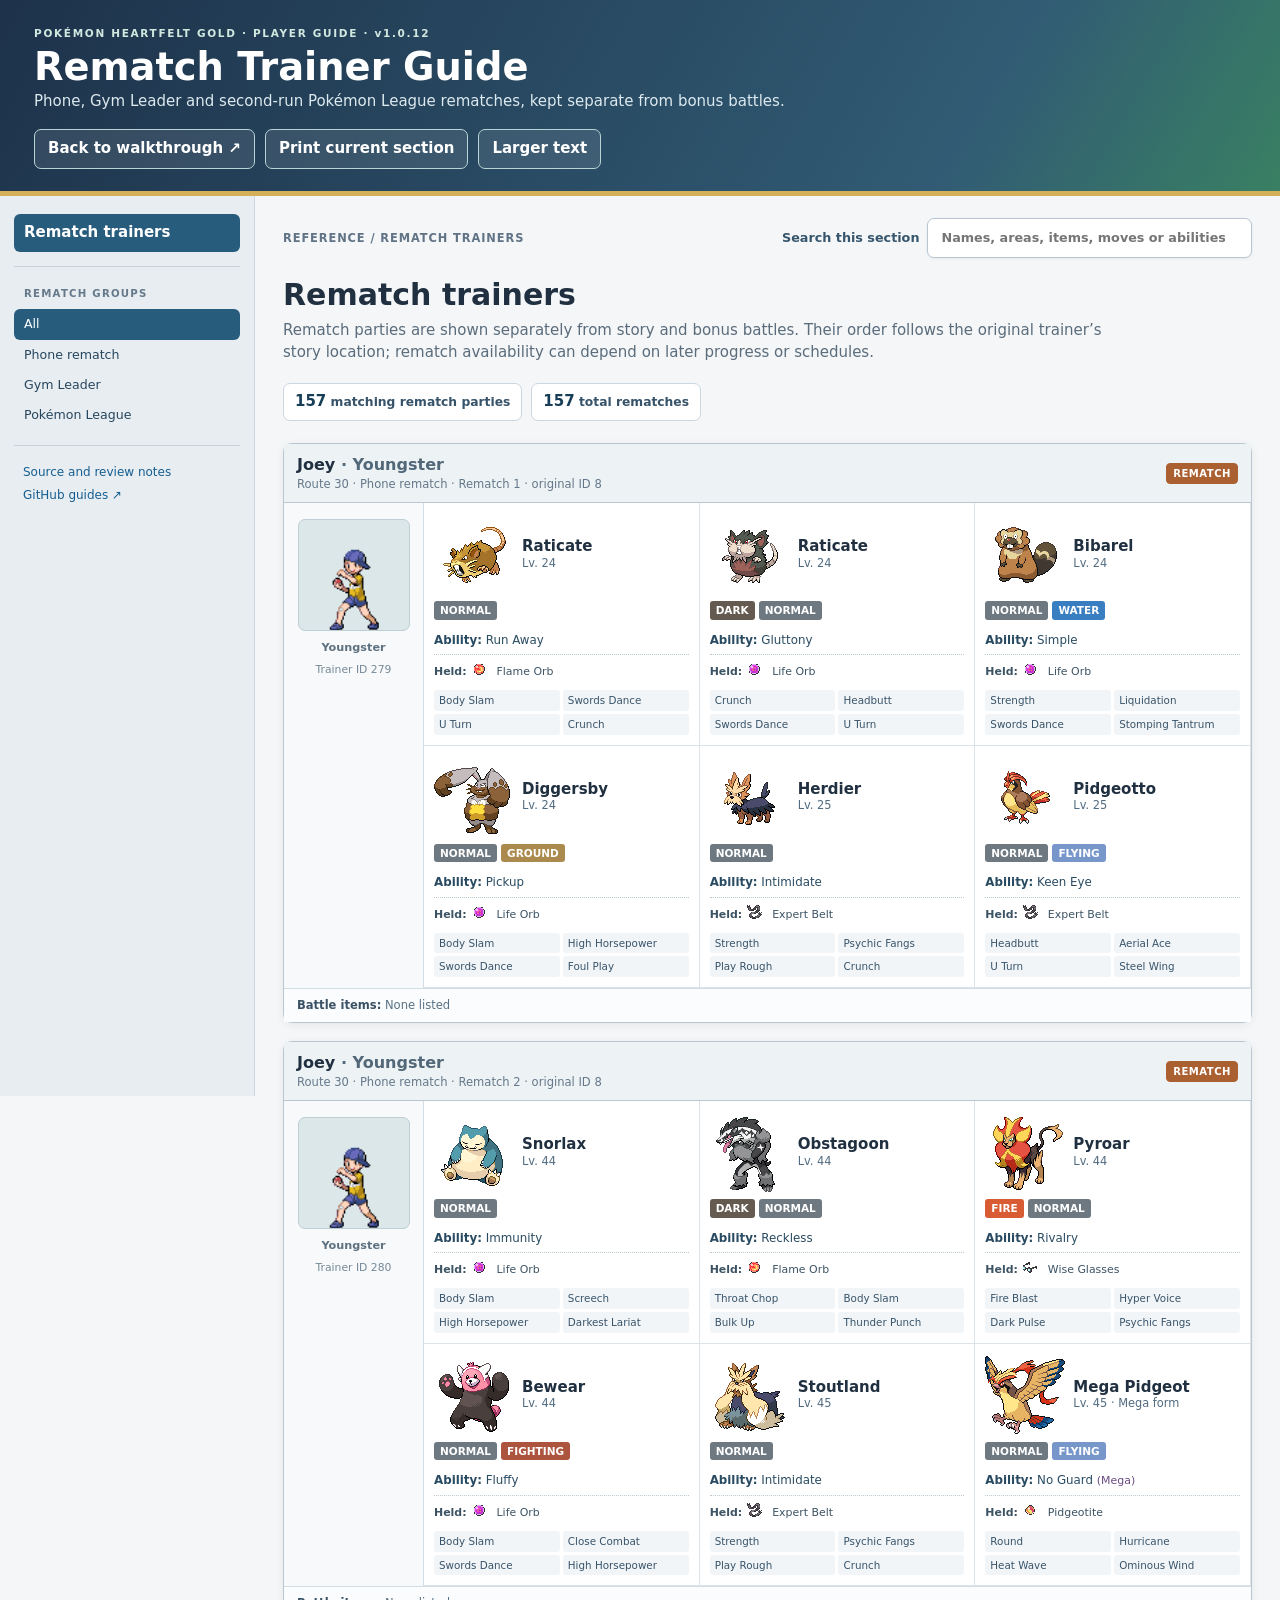
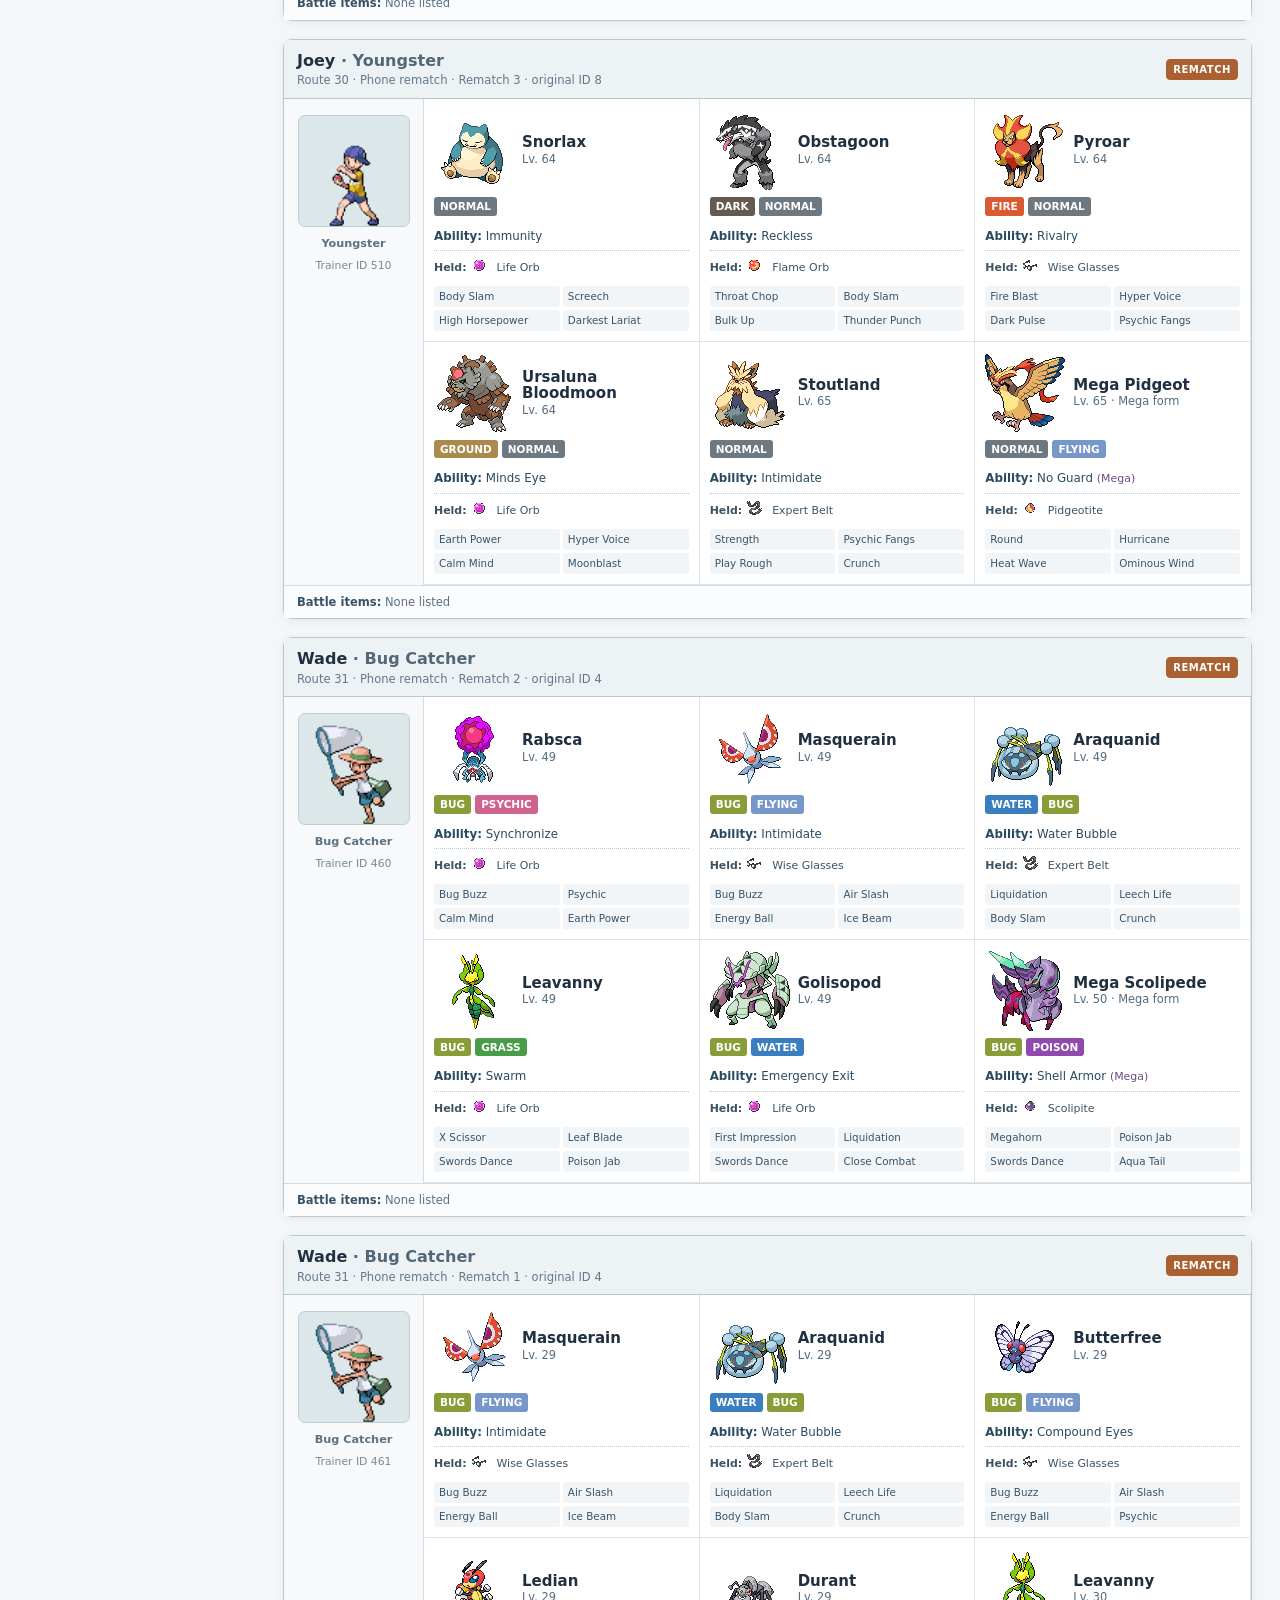
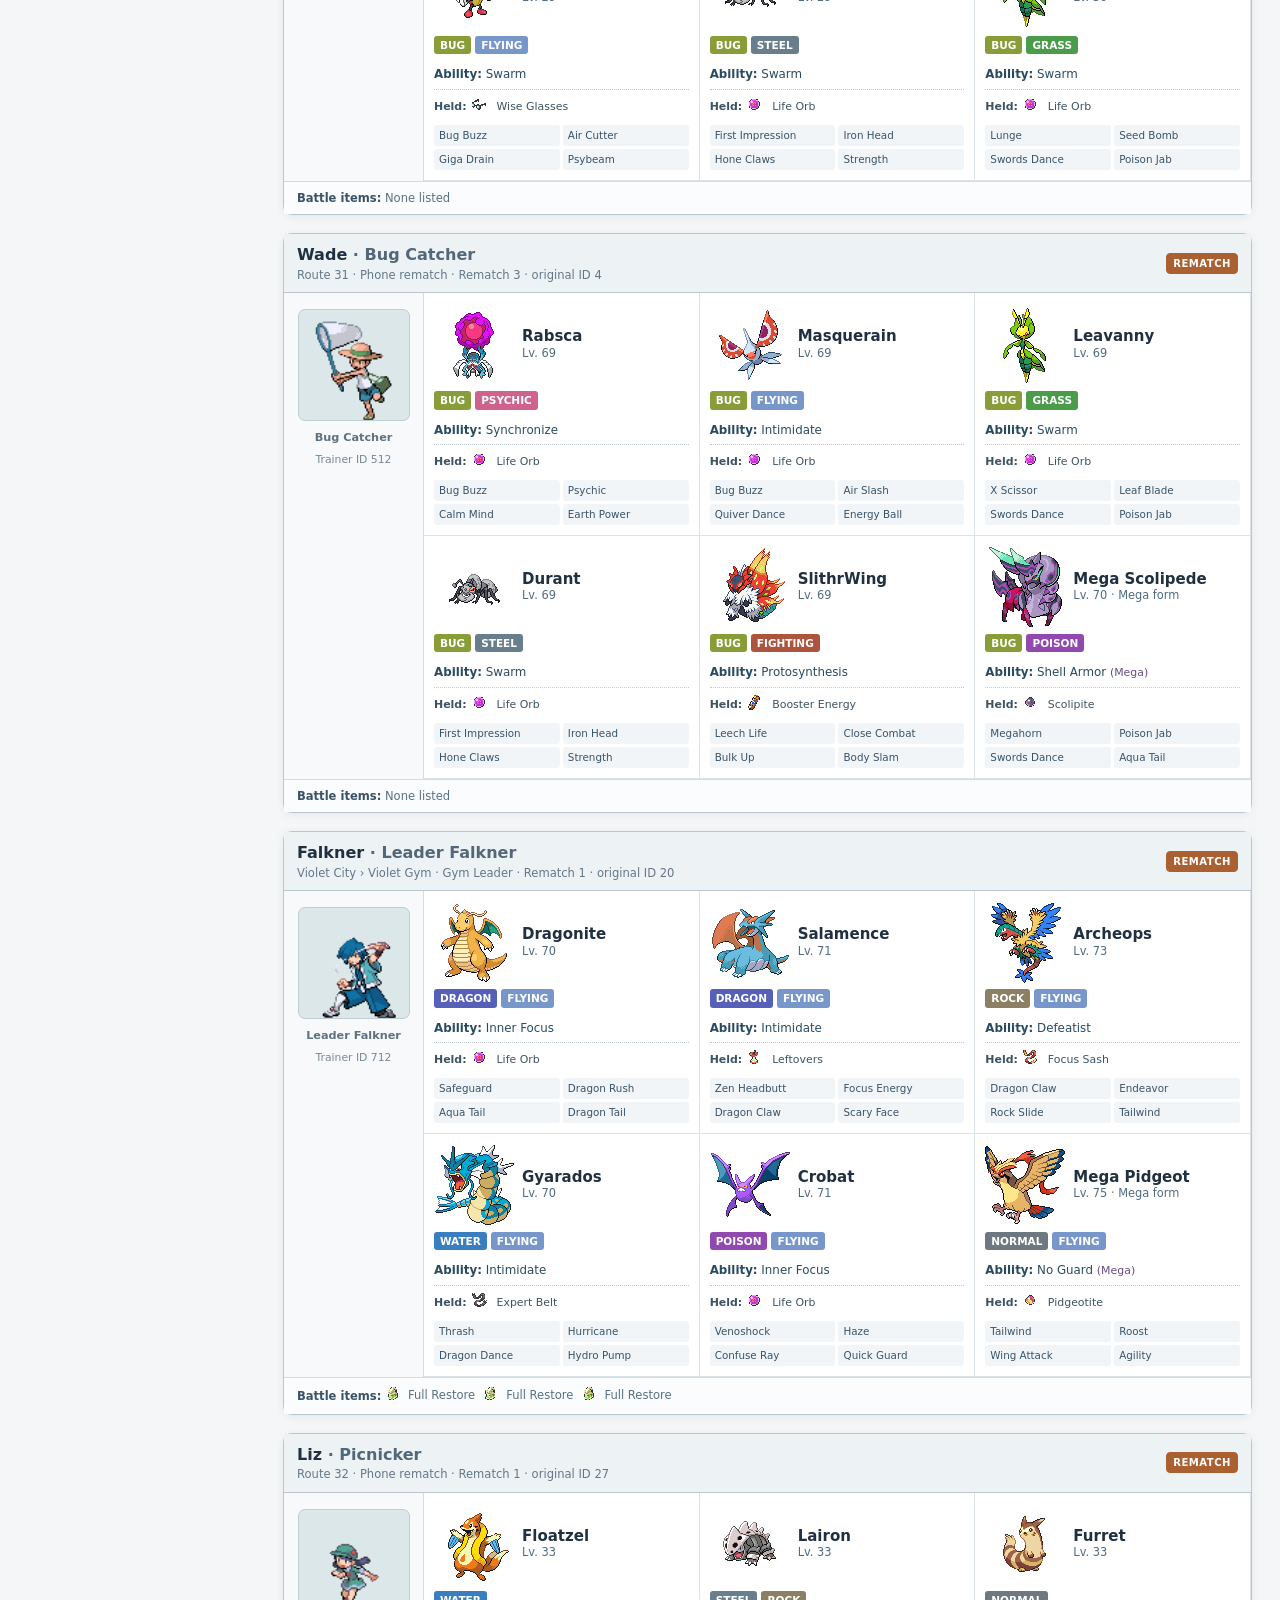
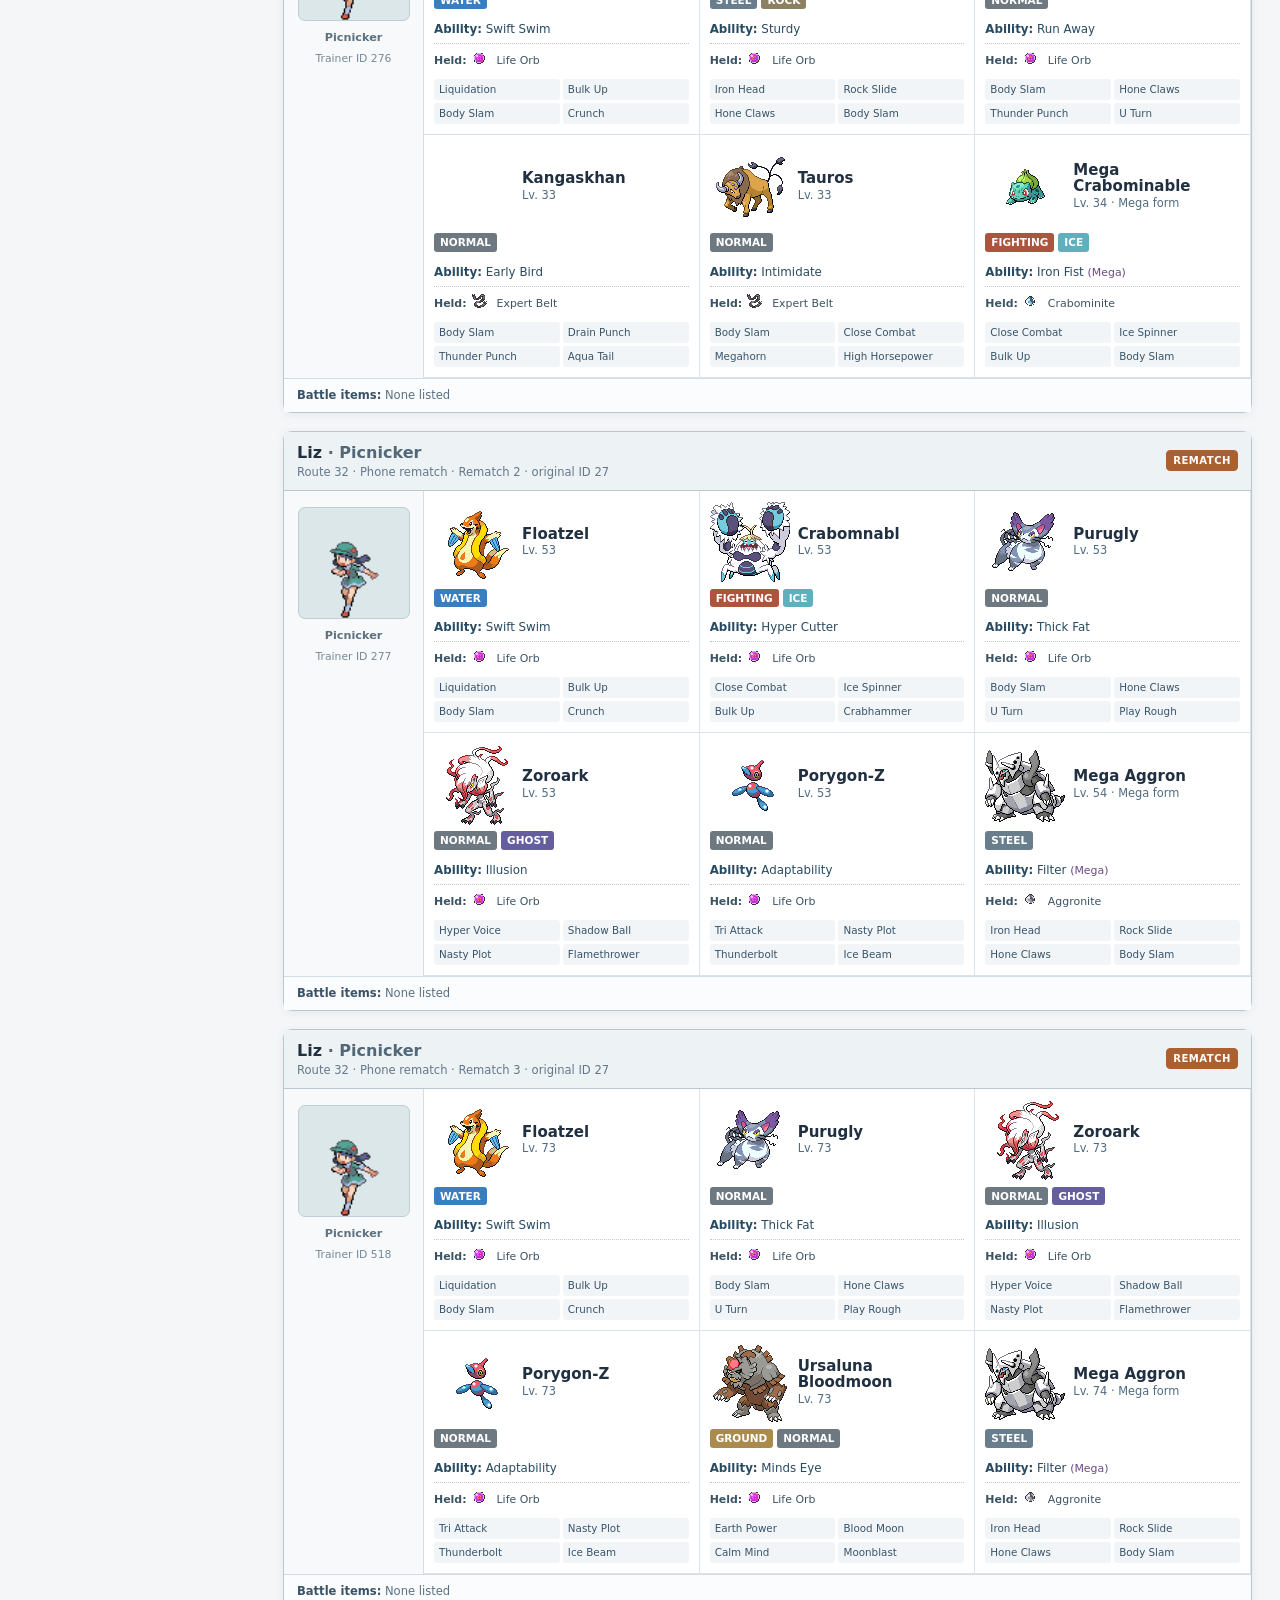
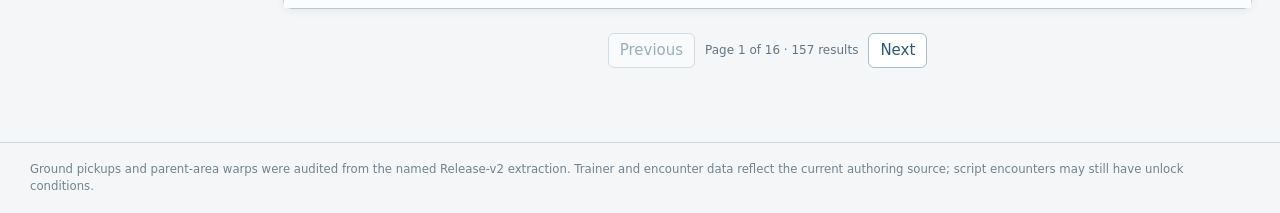
==== Docs/Player-Guide/site/Rematch-Trainer-Guide.html @ cbaabf0f "Redesign Pokédex list and battle sprite profiles" ====
<!doctype html><html lang="en"><head><meta charset="utf-8"><meta name="viewport" content="width=device-width,initial-scale=1">
<title>Rematch Trainer Guide</title><style>:root{--ink:#203040;--muted:#617386;--line:#cbd6df;--paper:#f4f6f7;--white:#fff;--navy:#233d55;--blue:#2d78af;--green:#298956;--amber:#c27c25;font:15px/1.45 system-ui,"Segoe UI",sans-serif;color:var(--ink);background:var(--paper)}
*{box-sizing:border-box}body{margin:0}button,input{font:inherit}button{cursor:pointer}a{color:#155e91;text-decoration:none}a:hover{text-decoration:underline}
.hero{background:linear-gradient(120deg,#1d324a,#315b74 75%,#398063);color:white;border-bottom:5px solid #d4b05b}.hero-inner{max-width:1800px;margin:auto;padding:26px 34px 22px}.eyebrow{font-size:.7rem;font-weight:800;letter-spacing:.16em;color:#d1e8e0}.hero h1{font-size:clamp(1.8rem,3vw,2.9rem);margin:5px 0 3px;line-height:1.1}.hero p{margin:0;color:#dce9ef;max-width:760px}.hero-actions{display:flex;gap:10px;flex-wrap:wrap;margin-top:16px}.hero-actions a,.hero-actions button{border:1px solid #b8d4d4;background:#ffffff18;color:white;border-radius:7px;padding:8px 13px;font-weight:700}.hero-actions button:hover,.hero-actions a:hover{background:#ffffff30;text-decoration:none}
.app-shell{max-width:1800px;margin:auto;display:grid;grid-template-columns:255px minmax(0,1fr);align-items:start;min-height:70vh}.sidebar{position:sticky;top:0;height:100vh;overflow:auto;background:#e7edf1;border-right:1px solid var(--line);padding:18px 14px}.view-nav{display:grid;gap:5px;padding-bottom:14px;border-bottom:1px solid #c5d3de}.view-nav button,.chapter-nav button{background:transparent;border:0;border-radius:6px;text-align:left;color:#27465e;padding:8px 10px;width:100%}.view-nav button{font-weight:800}.view-nav button:hover,.chapter-nav button:hover{background:#d8e5eb}.view-nav button.active,.chapter-nav button.active{background:#285c7d;color:white}.chapter-nav{padding-top:12px}.chapter-nav h3{font-size:.68rem;text-transform:uppercase;letter-spacing:.12em;color:#65798a;margin:8px 10px}.chapter-nav button{font-size:.84rem;padding:6px 10px}.sidebar-foot{border-top:1px solid #c5d3de;margin-top:15px;padding:15px 9px;font-size:.8rem;line-height:1.9}.main{min-width:0;padding:22px 28px 50px}.toolbar{display:flex;justify-content:space-between;align-items:center;gap:12px;margin-bottom:20px}.breadcrumb{font-size:.76rem;color:var(--muted);font-weight:800;letter-spacing:.08em;text-transform:uppercase}.toolbar input{border:1px solid #b7c6d2;background:white;border-radius:7px;padding:10px 13px;min-width:min(360px,100%);box-shadow:0 1px 3px #213c5210}.toolbar input:focus{outline:3px solid #9ac0d5;border-color:#39769e}.page-title{font-size:2rem;line-height:1.15;margin:0 0 7px}.lead{color:#5a6c7c;margin:0 0 20px;max-width:850px}.stats{display:flex;gap:9px;flex-wrap:wrap;margin:12px 0 22px}.stat{background:white;border:1px solid var(--line);border-radius:7px;padding:7px 11px;font-size:.82rem;color:#36536a;font-weight:700}.stat strong{font-size:1rem;color:#183d57}.section{margin:26px 0}.section h2{display:flex;align-items:center;gap:9px;font-size:1.25rem;margin:0 0 12px;padding-bottom:8px;border-bottom:2px solid #bfcfda}.section h2 small{font-size:.72rem;color:#718393;font-weight:600}.notice{border-left:4px solid #c28d37;background:#fff5df;padding:11px 14px;border-radius:0 6px 6px 0;color:#715628;margin:12px 0 22px}.notice.blue{border-color:#3985b6;background:#e9f4fa;color:#2a5977}.empty{background:white;border:1px dashed #becbd5;border-radius:8px;padding:24px;color:var(--muted)}
.trainer-card{background:white;border:1px solid #bac7d0;border-radius:9px;margin:0 0 18px;box-shadow:0 2px 8px #273e5012;break-inside:avoid}.trainer-heading{display:flex;justify-content:space-between;align-items:center;gap:10px;background:#edf2f5;border-bottom:1px solid #bac7d0;padding:9px 13px}.trainer-heading h3{margin:0;font-size:1.07rem}.trainer-heading .sub{font-size:.77rem;color:#647889}.badges{display:flex;gap:5px;flex-wrap:wrap}.badge{font-size:.67rem;line-height:1.3;font-weight:800;text-transform:uppercase;letter-spacing:.05em;border:1px solid #b9cbd8;border-radius:4px;color:#416278;background:white;padding:3px 6px}.badge.major{background:#294f72;color:white;border-color:#294f72}.badge.bonus{background:#68438c;color:white;border-color:#68438c}.badge.rematch{background:#ab6032;color:white;border-color:#ab6032}.trainer-body{display:grid;grid-template-columns:140px minmax(0,1fr)}.trainer-side{border-right:1px solid #d3dde5;background:#f7f9fa;text-align:center;padding:16px 9px}.portrait-window{width:112px;height:112px;margin:0 auto 9px;overflow:hidden;display:grid;place-items:center;background:#dce7e9;border:1px solid #beced5;border-radius:7px}.portrait-window img{width:160px;height:80px;max-width:none;object-fit:none;position:relative;left:40px;image-rendering:pixelated;transform:scale(1.35);transform-origin:center}.portrait-fallback{font-size:2.7rem;color:#658294}.trainer-class{font-size:.75rem;color:#5d7180;font-weight:700}.trainer-id{font-size:.72rem;color:#758998;margin-top:5px}.team-grid{display:grid;grid-template-columns:repeat(3,minmax(0,1fr));gap:0}.mon-card{border-right:1px solid #dce4e9;border-bottom:1px solid #dce4e9;padding:10px;min-width:0}.mon-top{display:flex;align-items:center;gap:8px;min-height:56px}.mon-icon{width:48px;height:48px;object-fit:contain;image-rendering:pixelated}.mon-icon.placeholder{display:grid;place-items:center;color:#99abb9;font-size:1.4rem}.mon-name{font-weight:800;line-height:1.1}.level{font-size:.76rem;color:#516b80;white-space:nowrap}.types{display:flex;gap:4px;flex-wrap:wrap;margin:5px 0 8px}.type{font-size:.64rem;line-height:1;padding:4px 6px;border-radius:3px;color:white;font-weight:800;text-transform:uppercase;background:#6d7880}.type.grass{background:#4a9b4a}.type.poison{background:#9149b0}.type.fire{background:#d95b33}.type.water{background:#397ec1}.type.electric{background:#c0a22c;color:#1c2f3d}.type.ice{background:#5eb0bd}.type.fighting{background:#ad543e}.type.ground{background:#ab8b4d}.type.flying{background:#7797cb}.type.psychic{background:#cf638d}.type.bug{background:#889d37}.type.rock{background:#8b8063}.type.ghost{background:#655e9e}.type.dragon{background:#5660b9}.type.dark{background:#655a50}.type.steel{background:#697e8c}.type.fairy{background:#cb83ae}.held{display:flex;align-items:center;gap:5px;min-height:25px;font-size:.73rem;color:#3c5364;border-top:1px dotted #bdcad1;padding-top:6px}.held img,.small-sprite{width:22px;height:22px;object-fit:contain;image-rendering:pixelated}.moves{display:grid;grid-template-columns:repeat(2,minmax(0,1fr));gap:3px;margin-top:7px}.move{background:#f1f5f7;border-radius:3px;padding:3px 5px;font-size:.69rem;color:#38536a;overflow-wrap:anywhere}.trainer-foot{padding:8px 13px;background:#fbfcfd;font-size:.77rem;color:#577084;border-top:1px solid #d2dce3}.trainer-foot strong{color:#3a5266}
.area-card,.shop-card{background:white;border:1px solid #bdcbd4;border-radius:8px;margin:0 0 18px;overflow:hidden;break-inside:avoid}.area-title,.shop-title{display:flex;justify-content:space-between;align-items:center;gap:8px;padding:10px 13px;background:#e7eef2;border-bottom:1px solid #bdcbd4}.area-title h3,.shop-title h3{margin:0;font-size:1.05rem}.area-title small,.shop-title small{color:#607887}.method-block+.method-block{border-top:2px solid #d0dae1}.method-heading{display:flex;justify-content:space-between;align-items:center;background:#dbece1;padding:6px 12px;color:#245e3c;font-weight:800;font-size:.83rem}.method-heading.water{background:#dceafa;color:#2c6291}.method-heading.rock{background:#f3e6d6;color:#8a572a}.method-heading.conditional{background:#eee8f5;color:#70538a}.method-heading .detail{font-weight:600;font-size:.75rem}.table-scroll{overflow:auto}.encounter-table,.reference-table{width:100%;border-collapse:collapse;font-size:.81rem}.encounter-table th,.encounter-table td,.reference-table th,.reference-table td{padding:6px 8px;text-align:left;border-bottom:1px solid #e1e8ec;vertical-align:middle}.encounter-table th,.reference-table th{background:#f2f6f8;color:#4d6677;font-size:.69rem;text-transform:uppercase;letter-spacing:.04em;white-space:nowrap}.encounter-table tr:nth-child(even),.reference-table tr:nth-child(even){background:#fafcfd}.encounter-table td:nth-child(1){width:40px}.pokemon-inline{display:flex;align-items:center;gap:7px;font-weight:700;white-space:nowrap}.pokemon-inline img{width:28px;height:28px;object-fit:contain;image-rendering:pixelated}.dim{color:#788a97}.held-inline{white-space:nowrap;font-size:.73rem}.held-inline img{vertical-align:middle;width:18px;height:18px;image-rendering:pixelated}.time-badge{font-size:.7rem;color:#5c7183;white-space:nowrap}.shop-items{display:grid;grid-template-columns:repeat(auto-fill,minmax(175px,1fr));gap:1px;background:#d9e3e9}.shop-item{display:flex;align-items:center;gap:7px;background:white;min-height:43px;padding:5px 8px;font-size:.78rem}.shop-item img{width:25px;height:25px;object-fit:contain;image-rendering:pixelated}.shop-item small{display:block;color:#698091}.item-name{font-weight:700}.chapter-quick{display:flex;gap:8px;flex-wrap:wrap;margin:0 0 15px}.chapter-quick button{background:#e8f1f5;border:1px solid #b7d0da;border-radius:5px;padding:5px 9px;color:#325b71;font-size:.76rem;font-weight:800}.pager{display:flex;align-items:center;justify-content:center;gap:10px;margin:24px 0}.pager button{border:1px solid #a8becb;border-radius:6px;background:white;padding:6px 11px;color:#2b5874}.pager button:disabled{opacity:.45;cursor:default}.pager span{font-size:.8rem;color:#607587}footer{max-width:1800px;margin:auto;padding:18px 30px;border-top:1px solid #cbd6df;color:#718391;font-size:.78rem}
.mon-top{min-height:83px}.front-sprite{display:block;flex:0 0 80px;width:80px;height:80px;background-size:160px 80px;background-position:left center;background-repeat:no-repeat;image-rendering:pixelated}.poke-icon{width:32px;height:32px;object-fit:contain;image-rendering:pixelated}
.battle-items{display:inline-flex;gap:8px;flex-wrap:wrap;vertical-align:middle}.battle-items>span{display:inline-flex;align-items:center;gap:3px}.battle-items img{width:20px;height:20px;object-fit:contain;image-rendering:pixelated}
@media(max-width:1150px){.team-grid{grid-template-columns:repeat(2,minmax(0,1fr))}}@media(max-width:850px){.app-shell{display:block}.sidebar{position:static;height:auto;border-right:0;border-bottom:1px solid var(--line);padding:9px}.view-nav{display:flex;overflow:auto}.view-nav button{white-space:nowrap;width:auto}.chapter-nav{display:flex;overflow:auto;gap:3px}.chapter-nav h3{display:none}.chapter-nav button{white-space:nowrap;width:auto}.sidebar-foot{display:none}.main{padding:18px 14px}.toolbar{display:block}.toolbar input{width:100%;margin-top:8px}.trainer-body{grid-template-columns:1fr}.trainer-side{display:flex;align-items:center;gap:12px;text-align:left;padding:8px 12px;border-right:0;border-bottom:1px solid #d3dde5}.portrait-window{margin:0;width:65px;height:65px}.portrait-window img{transform:scale(.8)}.team-grid{grid-template-columns:repeat(2,minmax(0,1fr))}}@media(max-width:560px){.team-grid{grid-template-columns:1fr}.hero-inner{padding:22px 17px}.trainer-heading{align-items:flex-start;flex-direction:column}.encounter-table,.reference-table{min-width:620px}}
@media print{body{background:white}.hero{background:white;color:#203040;border-bottom:2px solid #203040}.hero-inner{padding:5mm 0}.hero p{color:#456}.hero-actions,.sidebar,.toolbar,.pager,footer{display:none!important}.app-shell{display:block}.main{padding:0}.trainer-card,.area-card,.shop-card{box-shadow:none;break-inside:avoid}.section{break-before:auto}.page-title{font-size:20pt}.mon-card{padding:5px}.mon-icon{width:35px;height:35px}.encounter-table,.reference-table{font-size:7pt}}

/* Player accessibility and ability details */
:root.large-text{font-size:18px}
.skip-link{position:absolute;left:12px;top:-70px;z-index:1000;background:#fff;color:#143f5d;padding:10px 15px;border:3px solid #143f5d;border-radius:5px}
.skip-link:focus{top:10px}
.sr-only{position:absolute;width:1px;height:1px;padding:0;margin:-1px;overflow:hidden;clip:rect(0,0,0,0);white-space:nowrap;border:0}
:where(button,a,input,.table-scroll,main):focus-visible{outline:3px solid #df8d13;outline-offset:3px}
.toolbar{flex-wrap:wrap}
.search-label{display:flex;align-items:center;gap:8px;width:min(470px,100%);min-width:0;font-size:.85rem;font-weight:700;color:#37566d;white-space:nowrap}
.search-label input{flex:1 1 auto;min-width:0;width:auto}
.ability{font-size:.79rem;color:#294b62;padding:4px 0 5px}
.ability-kind{font-size:.73rem;color:#6a4a83}
.held{gap:4px}
.encounter-table{font-size:.88rem}
.encounter-table th[scope=row]{background:transparent;color:var(--ink);font-size:inherit;text-transform:none;letter-spacing:normal;white-space:normal}
.ability-cell{min-width:150px;font-size:.8rem}
.ability-cell small{display:block;color:#4d6173;margin-top:2px}
.method-heading h4{margin:0;font:inherit}
.reference-table tbody th[scope=row]{background:transparent;color:var(--ink);font-size:inherit;text-transform:none;letter-spacing:normal;white-space:normal}
.location-nav{border-top:1px solid #c5d3de;margin-top:14px;padding:13px 8px 0}
.location-nav[hidden]{display:none}
.location-nav h3{margin:0 0 8px;color:#36566d;font-size:.78rem;text-transform:uppercase;letter-spacing:.07em}
.location-nav label{display:block;color:#36566d;font-size:.78rem;font-weight:700;margin-bottom:5px}
.location-nav input{width:100%;min-width:0;border:1px solid #adbfcb;border-radius:5px;background:white;padding:7px 9px;font-size:.84rem}
.location-count{color:#536c7e;font-size:.74rem;margin:7px 0}
.location-list{max-height:48vh;overflow:auto;overscroll-behavior:contain;border:1px solid #cad7df;border-radius:5px;background:#f6f9fa}
.location-list button{display:block;width:100%;border:0;border-bottom:1px solid #dce5ea;background:transparent;padding:7px 9px;text-align:left;color:#294b62;font-size:.79rem;line-height:1.25}
.location-list button:hover,.location-list button:focus-visible{background:#d8e7ef}
.location-list button.active{background:#285c7d;color:white;font-weight:800}
.location-empty{font-size:.8rem;color:#526879;padding:5px 9px}
.table-scroll:focus-visible{outline-offset:-3px}
.type{font-size:.7rem}
.dim,.time-badge,.area-title small,.shop-title small{color:#526879}
@media(max-width:850px){.search-label{display:block;width:100%}.search-label input{display:block;width:100%;margin-top:5px}.encounter-table{min-width:850px}.table-scroll{overscroll-behavior-x:contain}}
@media(max-width:850px){.location-nav{margin:8px 4px 0;padding:9px 4px}.location-list{max-height:190px}}
@media print{.skip-link,.sr-only{display:none!important}}
.shop-item img.shop-icon{width:32px;height:32px;flex:0 0 32px;image-rendering:pixelated}.shop-table .shop-icon{width:36px;height:36px;object-fit:contain;image-rendering:pixelated}.shop-table td:first-child{width:52px}.shop-table .shop-price{font-weight:800;white-space:nowrap;color:#244f68}.shop-table th[scope=row]{font-size:.83rem}@media(max-width:560px){.shop-table{min-width:530px}}

.dex-index{position:relative;isolation:isolate;overflow:hidden;padding:clamp(18px,3vw,32px);color:white;background:linear-gradient(110deg,#1c374d,#275970 68%,#357d72);border-radius:14px}
.dex-index::after{content:"";position:absolute;z-index:-1;right:5%;top:50%;width:235px;aspect-ratio:1;transform:translateY(-50%);border:24px double #ffffff1c;border-radius:50%;background:linear-gradient(0deg,transparent 46%,#ffffff1c 46% 54%,transparent 54%)}
.dex-index h1{font-size:clamp(2rem,4vw,3.3rem)}
.dex-index p{margin:0;color:#e3f2f1}
.dex-index .stats{margin:14px 0 0}
.dex-index .stat{background:#112f42;color:#d3e9e8;border-color:#72999e}
.dex-index .stat strong{color:white}
.dex-kicker{font-size:.7rem;font-weight:800;text-transform:uppercase;letter-spacing:.13em;color:#37686d;margin-bottom:7px}
.dex-index .dex-kicker{color:#bfebe2}
.dex-list{display:grid;grid-template-columns:repeat(auto-fill,minmax(min(225px,100%),1fr));gap:1px;padding:1px;background:#d5e2e8;border-radius:11px;list-style:none;margin:14px 0}
.dex-list button{display:flex;align-items:center;gap:9px;width:100%;height:100%;min-height:46px;padding:5px 9px;border:0;border-radius:4px;text-align:left;color:#203f56;background:#fff;font-size:.88rem;font-weight:750;line-height:1.2}
.dex-list li:nth-child(even) button{background:#f8fbfc}
.dex-list li button:hover,.dex-list li button:focus-visible{background:#e0f0ec}
.dex-list button:focus-visible{outline-offset:-3px}
.dex-list-icon{display:grid;place-items:center;flex:none;width:34px;height:34px;background:#edf4f5;border-radius:6px}
.dex-list-name{flex:1;min-width:0;overflow-wrap:anywhere}
.dex-list small{display:block;margin-top:2px;font-size:.72rem;font-weight:500;color:#4e6675}
.dex-list-arrow{color:#397279;font-size:1.18rem}
.dex-back{margin-bottom:14px;scroll-margin-top:14px;padding:7px 12px;background:white;border:1px solid #a8becb;border-radius:7px;color:#27586b;font-weight:700}
.dex-back:hover{background:#e0f0ec}
.dex-profile{display:grid;grid-template-columns:minmax(240px,2fr) minmax(0,3fr);min-height:256px;overflow:hidden;border:1px solid #b7cdd1;border-radius:14px;background:linear-gradient(120deg,#f2faf7,#fff);box-shadow:0 4px 18px #264b5b10}
.dex-stage{position:relative;isolation:isolate;display:grid;place-items:center;min-height:256px;background:radial-gradient(ellipse at 50% 62%,#377a7b,#23465b 75%)}
.dex-stage::before{content:"";position:absolute;z-index:-1;inset:0;background:repeating-linear-gradient(0deg,transparent 0 17px,#def8f00b 17px 18px)}
.dex-stage::after{content:"";position:absolute;z-index:-1;bottom:13%;width:76%;height:22%;border-radius:50%;background:#132f4b40;border:2px solid #93d2c3a0;box-shadow:0 0 0 9px #9ce6d126,inset 0 0 14px #95dfcb54}
.dex-stage .front-sprite{width:240px;height:240px;background-size:480px 240px;filter:drop-shadow(0 5px 6px #132b3e80)}
.dex-stage .mon-icon{width:80px;height:80px}
.dex-profile-copy{align-self:center;padding:clamp(18px,3vw,34px);min-width:0}
.dex-profile h1{font-size:clamp(1.75rem,3.4vw,3rem);overflow-wrap:anywhere}
.dex-profile .types{margin:10px 0}
.dex-profile .type{background-image:linear-gradient(#102b3973,#102b3973);color:white;border:1px solid #193f51}
.dex-category,.dex-description{color:#415d68;margin:8px 0 0}
.dex-category{font-weight:650}
.dex-measurements{display:flex;gap:10px;flex-wrap:wrap;margin:16px 0 0}
.dex-measurements div{padding:6px 10px;border:1px solid #c6dcda;border-radius:6px;background:#f1f8f7}
.dex-measurements dt{font-size:.7rem;color:#4a626d}
.dex-measurements dd{margin:0;font-weight:700}
.dex-overview,.dex-learnsets{display:grid;grid-template-columns:repeat(2,minmax(0,1fr));gap:14px}
.dex-overview{margin-top:14px}
.dex-panel,.dex-learnset{min-width:0;background:white;border:1px solid #c1d3dc;border-radius:10px}
.dex-panel{padding:16px 18px}
.dex-panel h2{font-size:1.1rem;margin:0 0 10px}
.dex-panel-title{display:flex;gap:8px;justify-content:space-between;align-items:baseline}
.dex-total{color:#285b62;background:#e7f4f0;border-radius:16px;padding:4px 10px;font-size:.78rem;white-space:nowrap}
.dex-stats{margin:4px 0 0}
.dex-stats div{display:grid;grid-template-columns:4.5rem minmax(0,1fr);gap:6px;align-items:center;padding:5px 0;font-size:.88rem}
.dex-stats dd{display:grid;grid-template-columns:2.5ch minmax(0,1fr);gap:12px;align-items:center;margin:0;text-align:right;font-weight:750;font-variant-numeric:tabular-nums}
.dex-meter{display:block;height:8px;border-radius:5px;background:#e6eff1;overflow:hidden}
.dex-meter::before{content:"";display:block;width:var(--fill);height:100%;border-radius:inherit;background:linear-gradient(90deg,#438fa5,#2d7969)}
.dex-abilities{display:flex;flex-wrap:wrap;gap:6px;padding:0;margin:0 0 9px;list-style:none}
.dex-abilities li{padding:4px 8px;border:1px solid #c9dedb;background:#edf8f5;border-radius:6px;font-size:.85rem;font-weight:700}
.dex-abilities small{margin-left:3px;color:#574165;font-weight:650}
.dex-facts{margin:0}
.dex-facts div{display:flex;justify-content:space-between;gap:10px;padding:5px 0;border-bottom:1px solid #e1e8ec;font-size:.88rem}
.dex-facts div:last-child{border-bottom:0}
.dex-facts dd{margin:0;text-align:right;font-weight:600}
.dex-learnset{margin-bottom:8px}
.dex-learnset summary{padding:11px 13px;cursor:pointer;font-weight:750;color:#245565;border-radius:10px}
.dex-learnset summary:hover,.dex-learnset[open] summary{background:#edf6f6}
.dex-learnset summary:focus-visible{outline:3px solid #df8d13;outline-offset:-3px}
.dex-learnset[open] summary{border-radius:10px 10px 0 0}
.dex-empty{margin:0;padding:0 13px 12px}
.dex-table{min-width:0;font-size:.89rem}
.dex-table th:first-child:not(:only-child){width:8rem}
@media(max-width:620px){
  .dex-profile,.dex-overview,.dex-learnsets{grid-template-columns:minmax(0,1fr)}
  .dex-stage{min-height:178px}
  .dex-stage .front-sprite{width:160px;height:160px;background-size:320px 160px}
}
@media print{
  .dex-back{display:none}
  .dex-index,.dex-index p,.dex-index .dex-kicker{color:var(--ink);background:white}
  .dex-index .stat,.dex-index .stat strong{color:var(--ink);background:white}
  .dex-stage .front-sprite{print-color-adjust:exact}
}
</style><script>window.GUIDE_DATA={"mode":"rematch","chapters":[{"number":1,"label":"01 New Bark / opening"},{"number":2,"label":"02 Route 29 / Cherrygrove"},{"number":3,"label":"03 Route 30 / Mr. Pokémon"},{"number":4,"label":"04 Route 31 / Violet"},{"number":5,"label":"05 Sprout Tower"},{"number":6,"label":"06 Violet / Falkner"},{"number":7,"label":"07 Route 32"},{"number":8,"label":"08 Union Cave / Route 33"},{"number":9,"label":"09 Azalea / Slowpoke Well"},{"number":10,"label":"10 Azalea / Bugsy"},{"number":11,"label":"11 Ilex Forest"},{"number":12,"label":"12 Route 34 / Goldenrod"},{"number":13,"label":"13 Goldenrod / Whitney and Radio Tower"},{"number":14,"label":"14 Routes 35–37 / Ecruteak"},{"number":15,"label":"15 Ecruteak / Burned Tower"},{"number":16,"label":"16 Ecruteak / Morty"},{"number":17,"label":"17 Routes 38–39 / Olivine"},{"number":18,"label":"18 Olivine / Lighthouse"},{"number":19,"label":"19 Sea route / Cianwood"},{"number":20,"label":"20 Cianwood / Route 47 / Chuck"},{"number":21,"label":"21 Olivine / Jasmine"},{"number":22,"label":"22 Route 42 / Mahogany"},{"number":23,"label":"23 Lake of Rage / Rocket HQ"},{"number":24,"label":"24 Mahogany / Pryce"},{"number":25,"label":"25 Goldenrod Radio Tower"},{"number":26,"label":"26 Route 44 / Ice Path"},{"number":27,"label":"27 Blackthorn / Clair"},{"number":28,"label":"28 Dragon's Den / Routes 45–46"},{"number":29,"label":"29 To the Pokémon League"},{"number":30,"label":"30 Victory Road"},{"number":31,"label":"31 Elite Four and Champion (after 8 badges)"},{"number":32,"label":"32 S.S. Aqua / Kanto"},{"number":33,"label":"33 Vermilion / Lt. Surge"},{"number":34,"label":"34 Saffron / Sabrina"},{"number":35,"label":"35 Cerulean / Misty"},{"number":36,"label":"36 Lavender / East Kanto"},{"number":37,"label":"37 Celadon / Erika"},{"number":38,"label":"38 Cycling Road / Fuchsia"},{"number":39,"label":"39 Fuchsia / Janine"},{"number":40,"label":"40 Seafoam / Blaine"},{"number":41,"label":"41 West Kanto / Pewter"},{"number":42,"label":"42 Viridian / Blue"},{"number":43,"label":"43 Elite Four and Champion Post Game (after 16 badges)"},{"number":44,"label":"44 Mt. Silver / Red"},{"number":45,"label":"45 Optional areas and special battles"},{"number":99,"label":"99 Optional / location unresolved"}],"trainers":[{"id":279,"name":"Joey","location":"Route 30","order":1.0,"stage":"03 Route 30 / Mr. Pokémon","class":"Youngster","portrait":"Sprites/Trainers/002_enc.png","major":false,"bonus":false,"bonusNote":"","battleItems":"","battleItemIcons":[],"team":[{"name":"Raticate","level":"24","icon":"Sprites/ColorIcons/raticate.png","front":"Sprites/Front/raticate.png","held":"Flame Orb","heldSprite":"Sprites/Items/flame_orb.png","ability":"Run Away","abilitySlot":"Slot 1","moves":["Body Slam","Swords Dance","U Turn","Crunch"],"types":["Normal"]},{"name":"Raticate","level":"24","icon":"Sprites/ColorIcons/raticate_alolan.png","front":"Sprites/Front/raticate_alolan.png","held":"Life Orb","heldSprite":"Sprites/Items/life_orb.png","ability":"Gluttony","abilitySlot":"Slot 1","moves":["Crunch","Headbutt","Swords Dance","U Turn"],"types":["Dark","Normal"]},{"name":"Bibarel","level":"24","icon":"Sprites/ColorIcons/bibarel.png","front":"Sprites/Front/bibarel.png","held":"Life Orb","heldSprite":"Sprites/Items/life_orb.png","ability":"Simple","abilitySlot":"Slot 1","moves":["Strength","Liquidation","Swords Dance","Stomping Tantrum"],"types":["Normal","Water"]},{"name":"Diggersby","level":"24","icon":"Sprites/ColorIcons/diggersby.png","front":"Sprites/Front/diggersby.png","held":"Life Orb","heldSprite":"Sprites/Items/life_orb.png","ability":"Pickup","abilitySlot":"Slot 1","moves":["Body Slam","High Horsepower","Swords Dance","Foul Play"],"types":["Normal","Ground"]},{"name":"Herdier","level":"25","icon":"Sprites/ColorIcons/herdier.png","front":"Sprites/Front/herdier.png","held":"Expert Belt","heldSprite":"Sprites/Items/expert_belt.png","ability":"Intimidate","abilitySlot":"Slot 1","moves":["Strength","Psychic Fangs","Play Rough","Crunch"],"types":["Normal"]},{"name":"Pidgeotto","level":"25","icon":"Sprites/ColorIcons/pidgeotto.png","front":"Sprites/Front/pidgeotto.png","held":"Expert Belt","heldSprite":"Sprites/Items/expert_belt.png","ability":"Keen Eye","abilitySlot":"Slot 1","moves":["Headbutt","Aerial Ace","U Turn","Steel Wing"],"types":["Normal","Flying"]}],"rematch":true,"rematchInfo":{"base":8,"variant":"Rematch 1","kind":"Phone rematch"}},{"id":280,"name":"Joey","location":"Route 30","order":1.0,"stage":"03 Route 30 / Mr. Pokémon","class":"Youngster","portrait":"Sprites/Trainers/002_enc.png","major":false,"bonus":false,"bonusNote":"","battleItems":"","battleItemIcons":[],"team":[{"name":"Snorlax","level":"44","icon":"Sprites/ColorIcons/snorlax.png","front":"Sprites/Front/snorlax.png","held":"Life Orb","heldSprite":"Sprites/Items/life_orb.png","ability":"Immunity","abilitySlot":"Slot 1","moves":["Body Slam","Screech","High Horsepower","Darkest Lariat"],"types":["Normal"]},{"name":"Obstagoon","level":"44","icon":"Sprites/ColorIcons/obstagoon.png","front":"Sprites/Front/obstagoon.png","held":"Flame Orb","heldSprite":"Sprites/Items/flame_orb.png","ability":"Reckless","abilitySlot":"Slot 1","moves":["Throat Chop","Body Slam","Bulk Up","Thunder Punch"],"types":["Dark","Normal"]},{"name":"Pyroar","level":"44","icon":"Sprites/ColorIcons/pyroar.png","front":"Sprites/Front/pyroar.png","held":"Wise Glasses","heldSprite":"Sprites/Items/wise_glasses.png","ability":"Rivalry","abilitySlot":"Slot 1","moves":["Fire Blast","Hyper Voice","Dark Pulse","Psychic Fangs"],"types":["Fire","Normal"]},{"name":"Bewear","level":"44","icon":"Sprites/ColorIcons/bewear.png","front":"Sprites/Front/bewear.png","held":"Life Orb","heldSprite":"Sprites/Items/life_orb.png","ability":"Fluffy","abilitySlot":"Slot 1","moves":["Body Slam","Close Combat","Swords Dance","High Horsepower"],"types":["Normal","Fighting"]},{"name":"Stoutland","level":"45","icon":"Sprites/ColorIcons/stoutland.png","front":"Sprites/Front/stoutland.png","held":"Expert Belt","heldSprite":"Sprites/Items/expert_belt.png","ability":"Intimidate","abilitySlot":"Slot 1","moves":["Strength","Psychic Fangs","Play Rough","Crunch"],"types":["Normal"]},{"name":"Pidgeot","level":"45","icon":"Sprites/ColorIcons/pidgeot.png","front":"Sprites/Front/pidgeot.png","held":"Pidgeotite","heldSprite":"Sprites/Items/pidgeotite.png","ability":"Keen Eye","abilitySlot":"Slot 1","moves":["Round","Hurricane","Heat Wave","Ominous Wind"],"types":["Normal","Flying"],"mega":{"speciesToken":"SPECIES_MEGA_PIDGEOT","name":"Mega Pidgeot","types":["Normal","Flying"],"ability":"No Guard","front":"Sprites/TrainerMegaFront/mega_pidgeot.png","icon":"Sprites/TrainerMegaIcons/mega_pidgeot.png","trigger":"Pidgeotite"}}],"rematch":true,"rematchInfo":{"base":8,"variant":"Rematch 2","kind":"Phone rematch"}},{"id":510,"name":"Joey","location":"Route 30","order":1.0,"stage":"03 Route 30 / Mr. Pokémon","class":"Youngster","portrait":"Sprites/Trainers/002_enc.png","major":false,"bonus":false,"bonusNote":"","battleItems":"","battleItemIcons":[],"team":[{"name":"Snorlax","level":"64","icon":"Sprites/ColorIcons/snorlax.png","front":"Sprites/Front/snorlax.png","held":"Life Orb","heldSprite":"Sprites/Items/life_orb.png","ability":"Immunity","abilitySlot":"Slot 1","moves":["Body Slam","Screech","High Horsepower","Darkest Lariat"],"types":["Normal"]},{"name":"Obstagoon","level":"64","icon":"Sprites/ColorIcons/obstagoon.png","front":"Sprites/Front/obstagoon.png","held":"Flame Orb","heldSprite":"Sprites/Items/flame_orb.png","ability":"Reckless","abilitySlot":"Slot 1","moves":["Throat Chop","Body Slam","Bulk Up","Thunder Punch"],"types":["Dark","Normal"]},{"name":"Pyroar","level":"64","icon":"Sprites/ColorIcons/pyroar.png","front":"Sprites/Front/pyroar.png","held":"Wise Glasses","heldSprite":"Sprites/Items/wise_glasses.png","ability":"Rivalry","abilitySlot":"Slot 1","moves":["Fire Blast","Hyper Voice","Dark Pulse","Psychic Fangs"],"types":["Fire","Normal"]},{"name":"Ursaluna Bloodmoon","level":"64","icon":"Sprites/ColorIcons/ursaluna_bloodmoon.png","front":"Sprites/Front/ursaluna_bloodmoon.png","held":"Life Orb","heldSprite":"Sprites/Items/life_orb.png","ability":"Minds Eye","abilitySlot":"Slot 1","moves":["Earth Power","Hyper Voice","Calm Mind","Moonblast"],"types":["Ground","Normal"]},{"name":"Stoutland","level":"65","icon":"Sprites/ColorIcons/stoutland.png","front":"Sprites/Front/stoutland.png","held":"Expert Belt","heldSprite":"Sprites/Items/expert_belt.png","ability":"Intimidate","abilitySlot":"Slot 1","moves":["Strength","Psychic Fangs","Play Rough","Crunch"],"types":["Normal"]},{"name":"Pidgeot","level":"65","icon":"Sprites/ColorIcons/pidgeot.png","front":"Sprites/Front/pidgeot.png","held":"Pidgeotite","heldSprite":"Sprites/Items/pidgeotite.png","ability":"Keen Eye","abilitySlot":"Slot 1","moves":["Round","Hurricane","Heat Wave","Ominous Wind"],"types":["Normal","Flying"],"mega":{"speciesToken":"SPECIES_MEGA_PIDGEOT","name":"Mega Pidgeot","types":["Normal","Flying"],"ability":"No Guard","front":"Sprites/TrainerMegaFront/mega_pidgeot.png","icon":"Sprites/TrainerMegaIcons/mega_pidgeot.png","trigger":"Pidgeotite"}}],"rematch":true,"rematchInfo":{"base":8,"variant":"Rematch 3","kind":"Phone rematch"}},{"id":460,"name":"Wade","location":"Route 31","order":3.0,"stage":"04 Route 31 / Violet","class":"Bug Catcher","portrait":"Sprites/Trainers/006_enc.png","major":false,"bonus":false,"bonusNote":"","battleItems":"","battleItemIcons":[],"team":[{"name":"Rabsca","level":"49","icon":"Sprites/ColorIcons/rabsca.png","front":"Sprites/Front/rabsca.png","held":"Life Orb","heldSprite":"Sprites/Items/life_orb.png","ability":"Synchronize","abilitySlot":"Slot 1","moves":["Bug Buzz","Psychic","Calm Mind","Earth Power"],"types":["Bug","Psychic"]},{"name":"Masquerain","level":"49","icon":"Sprites/ColorIcons/masquerain.png","front":"Sprites/Front/masquerain.png","held":"Wise Glasses","heldSprite":"Sprites/Items/wise_glasses.png","ability":"Intimidate","abilitySlot":"Slot 1","moves":["Bug Buzz","Air Slash","Energy Ball","Ice Beam"],"types":["Bug","Flying"]},{"name":"Araquanid","level":"49","icon":"Sprites/ColorIcons/araquanid.png","front":"Sprites/Front/araquanid.png","held":"Expert Belt","heldSprite":"Sprites/Items/expert_belt.png","ability":"Water Bubble","abilitySlot":"Slot 1","moves":["Liquidation","Leech Life","Body Slam","Crunch"],"types":["Water","Bug"]},{"name":"Leavanny","level":"49","icon":"Sprites/ColorIcons/leavanny.png","front":"Sprites/Front/leavanny.png","held":"Life Orb","heldSprite":"Sprites/Items/life_orb.png","ability":"Swarm","abilitySlot":"Slot 1","moves":["X Scissor","Leaf Blade","Swords Dance","Poison Jab"],"types":["Bug","Grass"]},{"name":"Golisopod","level":"49","icon":"Sprites/ColorIcons/golisopod.png","front":"Sprites/Front/golisopod.png","held":"Life Orb","heldSprite":"Sprites/Items/life_orb.png","ability":"Emergency Exit","abilitySlot":"Slot 1","moves":["First Impression","Liquidation","Swords Dance","Close Combat"],"types":["Bug","Water"]},{"name":"Scolipede","level":"50","icon":"Sprites/ColorIcons/scolipede.png","front":"Sprites/Front/scolipede.png","held":"Scolipite","heldSprite":"Sprites/Items/scolipite.png","ability":"Poison Point","abilitySlot":"Slot 1","moves":["Megahorn","Poison Jab","Swords Dance","Aqua Tail"],"types":["Bug","Poison"],"mega":{"speciesToken":"SPECIES_MEGA_SCOLIPEDE","name":"Mega Scolipede","types":["Bug","Poison"],"ability":"Shell Armor","front":"Sprites/TrainerMegaFront/mega_scolipede.png","icon":"Sprites/TrainerMegaIcons/mega_scolipede.png","trigger":"Scolipite"}}],"rematch":true,"rematchInfo":{"base":4,"variant":"Rematch 2","kind":"Phone rematch"}},{"id":461,"name":"Wade","location":"Route 31","order":3.0,"stage":"04 Route 31 / Violet","class":"Bug Catcher","portrait":"Sprites/Trainers/006_enc.png","major":false,"bonus":false,"bonusNote":"","battleItems":"","battleItemIcons":[],"team":[{"name":"Masquerain","level":"29","icon":"Sprites/ColorIcons/masquerain.png","front":"Sprites/Front/masquerain.png","held":"Wise Glasses","heldSprite":"Sprites/Items/wise_glasses.png","ability":"Intimidate","abilitySlot":"Slot 1","moves":["Bug Buzz","Air Slash","Energy Ball","Ice Beam"],"types":["Bug","Flying"]},{"name":"Araquanid","level":"29","icon":"Sprites/ColorIcons/araquanid.png","front":"Sprites/Front/araquanid.png","held":"Expert Belt","heldSprite":"Sprites/Items/expert_belt.png","ability":"Water Bubble","abilitySlot":"Slot 1","moves":["Liquidation","Leech Life","Body Slam","Crunch"],"types":["Water","Bug"]},{"name":"Butterfree","level":"29","icon":"Sprites/ColorIcons/butterfree.png","front":"Sprites/Front/butterfree.png","held":"Wise Glasses","heldSprite":"Sprites/Items/wise_glasses.png","ability":"Compound Eyes","abilitySlot":"Slot 1","moves":["Bug Buzz","Air Slash","Energy Ball","Psychic"],"types":["Bug","Flying"]},{"name":"Ledian","level":"29","icon":"Sprites/ColorIcons/ledian.png","front":"Sprites/Front/ledian.png","held":"Wise Glasses","heldSprite":"Sprites/Items/wise_glasses.png","ability":"Swarm","abilitySlot":"Slot 1","moves":["Bug Buzz","Air Cutter","Giga Drain","Psybeam"],"types":["Bug","Flying"]},{"name":"Durant","level":"29","icon":"Sprites/ColorIcons/durant.png","front":"Sprites/Front/durant.png","held":"Life Orb","heldSprite":"Sprites/Items/life_orb.png","ability":"Swarm","abilitySlot":"Slot 1","moves":["First Impression","Iron Head","Hone Claws","Strength"],"types":["Bug","Steel"]},{"name":"Leavanny","level":"30","icon":"Sprites/ColorIcons/leavanny.png","front":"Sprites/Front/leavanny.png","held":"Life Orb","heldSprite":"Sprites/Items/life_orb.png","ability":"Swarm","abilitySlot":"Slot 1","moves":["Lunge","Seed Bomb","Swords Dance","Poison Jab"],"types":["Bug","Grass"]}],"rematch":true,"rematchInfo":{"base":4,"variant":"Rematch 1","kind":"Phone rematch"}},{"id":512,"name":"Wade","location":"Route 31","order":3.0,"stage":"04 Route 31 / Violet","class":"Bug Catcher","portrait":"Sprites/Trainers/006_enc.png","major":false,"bonus":false,"bonusNote":"","battleItems":"","battleItemIcons":[],"team":[{"name":"Rabsca","level":"69","icon":"Sprites/ColorIcons/rabsca.png","front":"Sprites/Front/rabsca.png","held":"Life Orb","heldSprite":"Sprites/Items/life_orb.png","ability":"Synchronize","abilitySlot":"Slot 1","moves":["Bug Buzz","Psychic","Calm Mind","Earth Power"],"types":["Bug","Psychic"]},{"name":"Masquerain","level":"69","icon":"Sprites/ColorIcons/masquerain.png","front":"Sprites/Front/masquerain.png","held":"Life Orb","heldSprite":"Sprites/Items/life_orb.png","ability":"Intimidate","abilitySlot":"Slot 1","moves":["Bug Buzz","Air Slash","Quiver Dance","Energy Ball"],"types":["Bug","Flying"]},{"name":"Leavanny","level":"69","icon":"Sprites/ColorIcons/leavanny.png","front":"Sprites/Front/leavanny.png","held":"Life Orb","heldSprite":"Sprites/Items/life_orb.png","ability":"Swarm","abilitySlot":"Slot 1","moves":["X Scissor","Leaf Blade","Swords Dance","Poison Jab"],"types":["Bug","Grass"]},{"name":"Durant","level":"69","icon":"Sprites/ColorIcons/durant.png","front":"Sprites/Front/durant.png","held":"Life Orb","heldSprite":"Sprites/Items/life_orb.png","ability":"Swarm","abilitySlot":"Slot 1","moves":["First Impression","Iron Head","Hone Claws","Strength"],"types":["Bug","Steel"]},{"name":"SlithrWing","level":"69","icon":"Sprites/ColorIcons/slither_wing.png","front":"Sprites/Front/slither_wing.png","held":"Booster Energy","heldSprite":"Sprites/Items/booster_energy.png","ability":"Protosynthesis","abilitySlot":"Slot 1","moves":["Leech Life","Close Combat","Bulk Up","Body Slam"],"types":["Bug","Fighting"]},{"name":"Scolipede","level":"70","icon":"Sprites/ColorIcons/scolipede.png","front":"Sprites/Front/scolipede.png","held":"Scolipite","heldSprite":"Sprites/Items/scolipite.png","ability":"Poison Point","abilitySlot":"Slot 1","moves":["Megahorn","Poison Jab","Swords Dance","Aqua Tail"],"types":["Bug","Poison"],"mega":{"speciesToken":"SPECIES_MEGA_SCOLIPEDE","name":"Mega Scolipede","types":["Bug","Poison"],"ability":"Shell Armor","front":"Sprites/TrainerMegaFront/mega_scolipede.png","icon":"Sprites/TrainerMegaIcons/mega_scolipede.png","trigger":"Scolipite"}}],"rematch":true,"rematchInfo":{"base":4,"variant":"Rematch 3","kind":"Phone rematch"}},{"id":712,"name":"Falkner","location":"Violet City › Violet Gym","order":6.0,"stage":"06 Violet / Falkner","class":"Leader Falkner","portrait":"Sprites/Trainers/066_enc.png","major":false,"bonus":false,"bonusNote":"","battleItems":"Full Restore, Full Restore, Full Restore","battleItemIcons":[{"name":"Full Restore","sprite":"Sprites/Items/full_restore.png"},{"name":"Full Restore","sprite":"Sprites/Items/full_restore.png"},{"name":"Full Restore","sprite":"Sprites/Items/full_restore.png"}],"team":[{"name":"Dragonite","level":"70","icon":"Sprites/ColorIcons/dragonite.png","front":"Sprites/Front/dragonite.png","held":"Life Orb","heldSprite":"Sprites/Items/life_orb.png","ability":"Inner Focus","abilitySlot":"Slot 1","moves":["Safeguard","Dragon Rush","Aqua Tail","Dragon Tail"],"types":["Dragon","Flying"]},{"name":"Salamence","level":"71","icon":"Sprites/ColorIcons/salamence.png","front":"Sprites/Front/salamence.png","held":"Leftovers","heldSprite":"Sprites/Items/leftovers.png","ability":"Intimidate","abilitySlot":"Slot 1","moves":["Zen Headbutt","Focus Energy","Dragon Claw","Scary Face"],"types":["Dragon","Flying"]},{"name":"Archeops","level":"73","icon":"Sprites/ColorIcons/archeops.png","front":"Sprites/Front/archeops.png","held":"Focus Sash","heldSprite":"Sprites/Items/focus_sash.png","ability":"Defeatist","abilitySlot":"Slot 1","moves":["Dragon Claw","Endeavor","Rock Slide","Tailwind"],"types":["Rock","Flying"]},{"name":"Gyarados","level":"70","icon":"Sprites/ColorIcons/gyarados.png","front":"Sprites/Front/gyarados.png","held":"Expert Belt","heldSprite":"Sprites/Items/expert_belt.png","ability":"Intimidate","abilitySlot":"Slot 1","moves":["Thrash","Hurricane","Dragon Dance","Hydro Pump"],"types":["Water","Flying"]},{"name":"Crobat","level":"71","icon":"Sprites/ColorIcons/crobat.png","front":"Sprites/Front/crobat.png","held":"Life Orb","heldSprite":"Sprites/Items/life_orb.png","ability":"Inner Focus","abilitySlot":"Slot 1","moves":["Venoshock","Haze","Confuse Ray","Quick Guard"],"types":["Poison","Flying"]},{"name":"Pidgeot","level":"75","icon":"Sprites/ColorIcons/pidgeot.png","front":"Sprites/Front/pidgeot.png","held":"Pidgeotite","heldSprite":"Sprites/Items/pidgeotite.png","ability":"Keen Eye","abilitySlot":"Slot 1","moves":["Tailwind","Roost","Wing Attack","Agility"],"types":["Normal","Flying"],"mega":{"speciesToken":"SPECIES_MEGA_PIDGEOT","name":"Mega Pidgeot","types":["Normal","Flying"],"ability":"No Guard","front":"Sprites/TrainerMegaFront/mega_pidgeot.png","icon":"Sprites/TrainerMegaIcons/mega_pidgeot.png","trigger":"Pidgeotite"}}],"rematch":true,"rematchInfo":{"base":20,"variant":"Rematch 1","kind":"Gym Leader"}},{"id":276,"name":"Liz","location":"Route 32","order":7.0,"stage":"07 Route 32","class":"Picnicker","portrait":"Sprites/Trainers/005_enc.png","major":false,"bonus":false,"bonusNote":"","battleItems":"","battleItemIcons":[],"team":[{"name":"Floatzel","level":"33","icon":"Sprites/ColorIcons/floatzel.png","front":"Sprites/Front/floatzel.png","held":"Life Orb","heldSprite":"Sprites/Items/life_orb.png","ability":"Swift Swim","abilitySlot":"Slot 1","moves":["Liquidation","Bulk Up","Body Slam","Crunch"],"types":["Water"]},{"name":"Lairon","level":"33","icon":"Sprites/ColorIcons/lairon.png","front":"Sprites/Front/lairon.png","held":"Life Orb","heldSprite":"Sprites/Items/life_orb.png","ability":"Sturdy","abilitySlot":"Slot 1","moves":["Iron Head","Rock Slide","Hone Claws","Body Slam"],"types":["Steel","Rock"]},{"name":"Furret","level":"33","icon":"Sprites/ColorIcons/furret.png","front":"Sprites/Front/furret.png","held":"Life Orb","heldSprite":"Sprites/Items/life_orb.png","ability":"Run Away","abilitySlot":"Slot 1","moves":["Body Slam","Hone Claws","Thunder Punch","U Turn"],"types":["Normal"]},{"name":"Kangaskhan","level":"33","icon":"Sprites/ColorIcons/kangaskhan.png","front":"Sprites/Front/kangaskhan.png","held":"Expert Belt","heldSprite":"Sprites/Items/expert_belt.png","ability":"Early Bird","abilitySlot":"Slot 1","moves":["Body Slam","Drain Punch","Thunder Punch","Aqua Tail"],"types":["Normal"]},{"name":"Tauros","level":"33","icon":"Sprites/ColorIcons/tauros.png","front":"Sprites/Front/tauros.png","held":"Expert Belt","heldSprite":"Sprites/Items/expert_belt.png","ability":"Intimidate","abilitySlot":"Slot 1","moves":["Body Slam","Close Combat","Megahorn","High Horsepower"],"types":["Normal"]},{"name":"Crabomnabl","level":"34","icon":"Sprites/ColorIcons/crabominable.png","front":"Sprites/Front/crabominable.png","held":"Crabominite","heldSprite":"Sprites/Items/crabominite.png","ability":"Hyper Cutter","abilitySlot":"Slot 1","moves":["Close Combat","Ice Spinner","Bulk Up","Body Slam"],"types":["Fighting","Ice"],"mega":{"speciesToken":"SPECIES_MEGA_CRABOMINABLE","name":"Mega Crabominable","types":["Fighting","Ice"],"ability":"Iron Fist","front":"Sprites/TrainerMegaFront/mega_crabominable.png","icon":"Sprites/TrainerMegaIcons/mega_crabominable.png","trigger":"Crabominite"}}],"rematch":true,"rematchInfo":{"base":27,"variant":"Rematch 1","kind":"Phone rematch"}},{"id":277,"name":"Liz","location":"Route 32","order":7.0,"stage":"07 Route 32","class":"Picnicker","portrait":"Sprites/Trainers/005_enc.png","major":false,"bonus":false,"bonusNote":"","battleItems":"","battleItemIcons":[],"team":[{"name":"Floatzel","level":"53","icon":"Sprites/ColorIcons/floatzel.png","front":"Sprites/Front/floatzel.png","held":"Life Orb","heldSprite":"Sprites/Items/life_orb.png","ability":"Swift Swim","abilitySlot":"Slot 1","moves":["Liquidation","Bulk Up","Body Slam","Crunch"],"types":["Water"]},{"name":"Crabomnabl","level":"53","icon":"Sprites/ColorIcons/crabominable.png","front":"Sprites/Front/crabominable.png","held":"Life Orb","heldSprite":"Sprites/Items/life_orb.png","ability":"Hyper Cutter","abilitySlot":"Slot 1","moves":["Close Combat","Ice Spinner","Bulk Up","Crabhammer"],"types":["Fighting","Ice"]},{"name":"Purugly","level":"53","icon":"Sprites/ColorIcons/purugly.png","front":"Sprites/Front/purugly.png","held":"Life Orb","heldSprite":"Sprites/Items/life_orb.png","ability":"Thick Fat","abilitySlot":"Slot 1","moves":["Body Slam","Hone Claws","U Turn","Play Rough"],"types":["Normal"]},{"name":"Zoroark","level":"53","icon":"Sprites/ColorIcons/zoroark_hisuian.png","front":"Sprites/Front/zoroark_hisuian.png","held":"Life Orb","heldSprite":"Sprites/Items/life_orb.png","ability":"Illusion","abilitySlot":"Slot 1","moves":["Hyper Voice","Shadow Ball","Nasty Plot","Flamethrower"],"types":["Normal","Ghost"]},{"name":"Porygon-Z","level":"53","icon":"Sprites/ColorIcons/porygon_z.png","front":"Sprites/Front/porygon_z.png","held":"Life Orb","heldSprite":"Sprites/Items/life_orb.png","ability":"Adaptability","abilitySlot":"Slot 1","moves":["Tri Attack","Nasty Plot","Thunderbolt","Ice Beam"],"types":["Normal"]},{"name":"Aggron","level":"54","icon":"Sprites/ColorIcons/aggron.png","front":"Sprites/Front/aggron.png","held":"Aggronite","heldSprite":"Sprites/Items/aggronite.png","ability":"Sturdy","abilitySlot":"Slot 1","moves":["Iron Head","Rock Slide","Hone Claws","Body Slam"],"types":["Steel","Rock"],"mega":{"speciesToken":"SPECIES_MEGA_AGGRON","name":"Mega Aggron","types":["Steel"],"ability":"Filter","front":"Sprites/TrainerMegaFront/mega_aggron.png","icon":"Sprites/TrainerMegaIcons/mega_aggron.png","trigger":"Aggronite"}}],"rematch":true,"rematchInfo":{"base":27,"variant":"Rematch 2","kind":"Phone rematch"}},{"id":462,"name":"Ralph","location":"Route 32","order":7.0,"stage":"07 Route 32","class":"Fisherman","portrait":"Sprites/Trainers/011_enc.png","major":false,"bonus":false,"bonusNote":"","battleItems":"","battleItemIcons":[],"team":[{"name":"Crawdaunt","level":"33","icon":"Sprites/ColorIcons/crawdaunt.png","front":"Sprites/Front/crawdaunt.png","held":"Life Orb","heldSprite":"Sprites/Items/life_orb.png","ability":"Hyper Cutter","abilitySlot":"Slot 1","moves":["Liquidation","Crunch","Swords Dance","Close Combat"],"types":["Water","Dark"]},{"name":"Pelipper","level":"33","icon":"Sprites/ColorIcons/pelipper.png","front":"Sprites/Front/pelipper.png","held":"Wise Glasses","heldSprite":"Sprites/Items/wise_glasses.png","ability":"Keen Eye","abilitySlot":"Slot 1","moves":["Scald","Air Slash","Ice Beam","Round"],"types":["Water","Flying"]},{"name":"Finizen","level":"33","icon":"Sprites/ColorIcons/finizen.png","front":"Sprites/Front/finizen.png","held":"Wise Glasses","heldSprite":"Sprites/Items/wise_glasses.png","ability":"Water Veil","abilitySlot":"Slot 1","moves":["Water Pulse","Boomburst","Ice Beam","Draining Kiss"],"types":["Water"]},{"name":"Golduck","level":"33","icon":"Sprites/ColorIcons/golduck.png","front":"Sprites/Front/golduck.png","held":"Life Orb","heldSprite":"Sprites/Items/life_orb.png","ability":"Damp","abilitySlot":"Slot 1","moves":["Scald","Nasty Plot","Ice Beam","Psychic"],"types":["Water"]},{"name":"Poliwrath","level":"33","icon":"Sprites/ColorIcons/poliwrath.png","front":"Sprites/Front/poliwrath.png","held":"Life Orb","heldSprite":"Sprites/Items/life_orb.png","ability":"Water Absorb","abilitySlot":"Slot 1","moves":["Liquidation","Close Combat","Bulk Up","Body Slam"],"types":["Water","Fighting"]},{"name":"Dragonair","level":"34","icon":"Sprites/ColorIcons/dragonair.png","front":"Sprites/Front/dragonair.png","held":"Eviolite","heldSprite":"Sprites/Items/eviolite.png","ability":"Shed Skin","abilitySlot":"Slot 1","moves":["Dragon Tail","Dragon Dance","Body Slam","Aqua Tail"],"types":["Dragon"]}],"rematch":true,"rematchInfo":{"base":57,"variant":"Rematch 1","kind":"Phone rematch"}},{"id":463,"name":"Ralph","location":"Route 32","order":7.0,"stage":"07 Route 32","class":"Fisherman","portrait":"Sprites/Trainers/011_enc.png","major":false,"bonus":false,"bonusNote":"","battleItems":"","battleItemIcons":[],"team":[{"name":"Crawdaunt","level":"53","icon":"Sprites/ColorIcons/crawdaunt.png","front":"Sprites/Front/crawdaunt.png","held":"Life Orb","heldSprite":"Sprites/Items/life_orb.png","ability":"Hyper Cutter","abilitySlot":"Slot 1","moves":["Crabhammer","Crunch","Swords Dance","Close Combat"],"types":["Water","Dark"]},{"name":"Pelipper","level":"53","icon":"Sprites/ColorIcons/pelipper.png","front":"Sprites/Front/pelipper.png","held":"Wise Glasses","heldSprite":"Sprites/Items/wise_glasses.png","ability":"Keen Eye","abilitySlot":"Slot 1","moves":["Scald","Air Slash","Ice Beam","Round"],"types":["Water","Flying"]},{"name":"Lapras","level":"53","icon":"Sprites/ColorIcons/lapras.png","front":"Sprites/Front/lapras.png","held":"Wise Glasses","heldSprite":"Sprites/Items/wise_glasses.png","ability":"Water Absorb","abilitySlot":"Slot 1","moves":["Sparkling Aria","Ice Beam","Thunderbolt","Hyper Voice"],"types":["Water","Ice"]},{"name":"Samurott","level":"53","icon":"Sprites/ColorIcons/samurott_hisuian.png","front":"Sprites/Front/samurott_hisuian.png","held":"Wise Glasses","heldSprite":"Sprites/Items/wise_glasses.png","ability":"Torrent","abilitySlot":"Slot 1","moves":["Water Pledge","Dark Pulse","Ice Beam","Air Slash"],"types":["Water","Dark"]},{"name":"Dragonair","level":"54","icon":"Sprites/ColorIcons/dragonair.png","front":"Sprites/Front/dragonair.png","held":"Eviolite","heldSprite":"Sprites/Items/eviolite.png","ability":"Shed Skin","abilitySlot":"Slot 1","moves":["Dragon Tail","Dragon Dance","Body Slam","Aqua Tail"],"types":["Dragon"]},{"name":"Gyarados","level":"53","icon":"Sprites/ColorIcons/gyarados.png","front":"Sprites/Front/gyarados.png","held":"Gyaradosite","heldSprite":"Sprites/Items/gyaradosite.png","ability":"Intimidate","abilitySlot":"Slot 1","moves":["Aqua Tail","Dragon Dance","Power Whip","Crunch"],"types":["Water","Flying"],"mega":{"speciesToken":"SPECIES_MEGA_GYARADOS","name":"Mega Gyarados","types":["Water","Dark"],"ability":"Mold Breaker","front":"Sprites/TrainerMegaFront/mega_gyarados.png","icon":"Sprites/TrainerMegaIcons/mega_gyarados.png","trigger":"Gyaradosite"}}],"rematch":true,"rematchInfo":{"base":57,"variant":"Rematch 2","kind":"Phone rematch"}},{"id":515,"name":"Ralph","location":"Route 32","order":7.0,"stage":"07 Route 32","class":"Fisherman","portrait":"Sprites/Trainers/011_enc.png","major":false,"bonus":false,"bonusNote":"","battleItems":"","battleItemIcons":[],"team":[{"name":"Crawdaunt","level":"73","icon":"Sprites/ColorIcons/crawdaunt.png","front":"Sprites/Front/crawdaunt.png","held":"Life Orb","heldSprite":"Sprites/Items/life_orb.png","ability":"Hyper Cutter","abilitySlot":"Slot 1","moves":["Crabhammer","Crunch","Swords Dance","Close Combat"],"types":["Water","Dark"]},{"name":"Gyarados","level":"73","icon":"Sprites/ColorIcons/gyarados.png","front":"Sprites/Front/gyarados.png","held":"Life Orb","heldSprite":"Sprites/Items/life_orb.png","ability":"Intimidate","abilitySlot":"Slot 1","moves":["Aqua Tail","Dragon Dance","Power Whip","Body Slam"],"types":["Water","Flying"]},{"name":"Lapras","level":"73","icon":"Sprites/ColorIcons/lapras.png","front":"Sprites/Front/lapras.png","held":"Wise Glasses","heldSprite":"Sprites/Items/wise_glasses.png","ability":"Water Absorb","abilitySlot":"Slot 1","moves":["Sparkling Aria","Ice Beam","Thunderbolt","Hyper Voice"],"types":["Water","Ice"]},{"name":"Poliwrath","level":"73","icon":"Sprites/ColorIcons/poliwrath.png","front":"Sprites/Front/poliwrath.png","held":"Life Orb","heldSprite":"Sprites/Items/life_orb.png","ability":"Water Absorb","abilitySlot":"Slot 1","moves":["Liquidation","Close Combat","Bulk Up","Body Slam"],"types":["Water","Fighting"]},{"name":"IronBundle","level":"73","icon":"Sprites/ColorIcons/iron_bundle.png","front":"Sprites/Front/iron_bundle.png","held":"Booster Energy","heldSprite":"Sprites/Items/booster_energy.png","ability":"Quark Drive","abilitySlot":"Slot 1","moves":["Ice Beam","Water Pulse","Swift","Air Cutter"],"types":["Ice","Water"]},{"name":"Dragonite","level":"74","icon":"Sprites/ColorIcons/dragonite.png","front":"Sprites/Front/dragonite.png","held":"Dragoninite","heldSprite":"Sprites/Items/dragoninite.png","ability":"Inner Focus","abilitySlot":"Slot 1","moves":["Dragon Pulse","Air Slash","Thunderbolt","Fire Blast"],"types":["Dragon","Flying"],"mega":{"speciesToken":"SPECIES_MEGA_DRAGONITE","name":"Mega Dragonite","types":["Dragon","Flying"],"ability":"Multiscale","front":"Sprites/TrainerMegaFront/mega_dragonite.png","icon":"Sprites/TrainerMegaIcons/mega_dragonite.png","trigger":"Dragoninite"}}],"rematch":true,"rematchInfo":{"base":57,"variant":"Rematch 3","kind":"Phone rematch"}},{"id":518,"name":"Liz","location":"Route 32","order":7.0,"stage":"07 Route 32","class":"Picnicker","portrait":"Sprites/Trainers/005_enc.png","major":false,"bonus":false,"bonusNote":"","battleItems":"","battleItemIcons":[],"team":[{"name":"Floatzel","level":"73","icon":"Sprites/ColorIcons/floatzel.png","front":"Sprites/Front/floatzel.png","held":"Life Orb","heldSprite":"Sprites/Items/life_orb.png","ability":"Swift Swim","abilitySlot":"Slot 1","moves":["Liquidation","Bulk Up","Body Slam","Crunch"],"types":["Water"]},{"name":"Purugly","level":"73","icon":"Sprites/ColorIcons/purugly.png","front":"Sprites/Front/purugly.png","held":"Life Orb","heldSprite":"Sprites/Items/life_orb.png","ability":"Thick Fat","abilitySlot":"Slot 1","moves":["Body Slam","Hone Claws","U Turn","Play Rough"],"types":["Normal"]},{"name":"Zoroark","level":"73","icon":"Sprites/ColorIcons/zoroark_hisuian.png","front":"Sprites/Front/zoroark_hisuian.png","held":"Life Orb","heldSprite":"Sprites/Items/life_orb.png","ability":"Illusion","abilitySlot":"Slot 1","moves":["Hyper Voice","Shadow Ball","Nasty Plot","Flamethrower"],"types":["Normal","Ghost"]},{"name":"Porygon-Z","level":"73","icon":"Sprites/ColorIcons/porygon_z.png","front":"Sprites/Front/porygon_z.png","held":"Life Orb","heldSprite":"Sprites/Items/life_orb.png","ability":"Adaptability","abilitySlot":"Slot 1","moves":["Tri Attack","Nasty Plot","Thunderbolt","Ice Beam"],"types":["Normal"]},{"name":"Ursaluna Bloodmoon","level":"73","icon":"Sprites/ColorIcons/ursaluna_bloodmoon.png","front":"Sprites/Front/ursaluna_bloodmoon.png","held":"Life Orb","heldSprite":"Sprites/Items/life_orb.png","ability":"Minds Eye","abilitySlot":"Slot 1","moves":["Earth Power","Blood Moon","Calm Mind","Moonblast"],"types":["Ground","Normal"]},{"name":"Aggron","level":"74","icon":"Sprites/ColorIcons/aggron.png","front":"Sprites/Front/aggron.png","held":"Aggronite","heldSprite":"Sprites/Items/aggronite.png","ability":"Sturdy","abilitySlot":"Slot 1","moves":["Iron Head","Rock Slide","Hone Claws","Body Slam"],"types":["Steel","Rock"],"mega":{"speciesToken":"SPECIES_MEGA_AGGRON","name":"Mega Aggron","types":["Steel"],"ability":"Filter","front":"Sprites/TrainerMegaFront/mega_aggron.png","icon":"Sprites/TrainerMegaIcons/mega_aggron.png","trigger":"Aggronite"}}],"rematch":true,"rematchInfo":{"base":27,"variant":"Rematch 3","kind":"Phone rematch"}},{"id":100,"name":"Anthony","location":"Route 33","order":10.0,"stage":"08 Union Cave / Route 33","class":"Hiker","portrait":"Sprites/Trainers/009_enc.png","major":false,"bonus":false,"bonusNote":"","battleItems":"","battleItemIcons":[],"team":[{"name":"Donphan","level":"37","icon":"Sprites/ColorIcons/donphan.png","front":"Sprites/Front/donphan.png","held":"Expert Belt","heldSprite":"Sprites/Items/expert_belt.png","ability":"Sturdy","abilitySlot":"Slot 1","moves":["High Horsepower","Body Slam","Play Rough","Body Press"],"types":["Ground"]},{"name":"Bellibolt","level":"37","icon":"Sprites/ColorIcons/bellibolt.png","front":"Sprites/Front/bellibolt.png","held":"Wise Glasses","heldSprite":"Sprites/Items/wise_glasses.png","ability":"Electromorphosis","abilitySlot":"Slot 1","moves":["Thunderbolt","Hyper Voice","Muddy Water","Mud Shot"],"types":["Electric"]},{"name":"Sandslash","level":"37","icon":"Sprites/ColorIcons/sandslash.png","front":"Sprites/Front/sandslash.png","held":"Life Orb","heldSprite":"Sprites/Items/life_orb.png","ability":"Sand Veil","abilitySlot":"Slot 1","moves":["High Horsepower","Swords Dance","Leech Life","Poison Jab"],"types":["Ground"]},{"name":"Lycanroc","level":"37","icon":"Sprites/ColorIcons/lycanroc.png","front":"Sprites/Front/lycanroc.png","held":"Life Orb","heldSprite":"Sprites/Items/life_orb.png","ability":"Keen Eye","abilitySlot":"Slot 1","moves":["Rock Slide","Swords Dance","Close Combat","Psychic Fangs"],"types":["Rock"]},{"name":"Rampardos","level":"37","icon":"Sprites/ColorIcons/rampardos.png","front":"Sprites/Front/rampardos.png","held":"Life Orb","heldSprite":"Sprites/Items/life_orb.png","ability":"Mold Breaker","abilitySlot":"Slot 1","moves":["Rock Slide","Swords Dance","Thunder Punch","Body Press"],"types":["Rock"]},{"name":"Excadrill","level":"38","icon":"Sprites/ColorIcons/excadrill.png","front":"Sprites/Front/excadrill.png","held":"Excadrite","heldSprite":"Sprites/Items/excadrite.png","ability":"Sand Rush","abilitySlot":"Slot 1","moves":["High Horsepower","Iron Head","Swords Dance","Poison Jab"],"types":["Ground","Steel"],"mega":{"speciesToken":"SPECIES_MEGA_EXCADRILL","name":"Mega Excadrill","types":["Ground","Steel"],"ability":"Piercing Drill","front":"Sprites/TrainerMegaFront/mega_excadrill.png","icon":"Sprites/TrainerMegaIcons/mega_excadrill.png","trigger":"Excadrite"}}],"rematch":true,"rematchInfo":{"base":61,"variant":"Rematch 1","kind":"Phone rematch"}},{"id":155,"name":"Anthony","location":"Route 33","order":10.0,"stage":"08 Union Cave / Route 33","class":"Hiker","portrait":"Sprites/Trainers/009_enc.png","major":false,"bonus":false,"bonusNote":"","battleItems":"","battleItemIcons":[],"team":[{"name":"Donphan","level":"57","icon":"Sprites/ColorIcons/donphan.png","front":"Sprites/Front/donphan.png","held":"Expert Belt","heldSprite":"Sprites/Items/expert_belt.png","ability":"Sturdy","abilitySlot":"Slot 1","moves":["High Horsepower","Body Slam","Play Rough","Body Press"],"types":["Ground"]},{"name":"Bellibolt","level":"57","icon":"Sprites/ColorIcons/bellibolt.png","front":"Sprites/Front/bellibolt.png","held":"Wise Glasses","heldSprite":"Sprites/Items/wise_glasses.png","ability":"Electromorphosis","abilitySlot":"Slot 1","moves":["Thunderbolt","Hyper Voice","Muddy Water","Mud Shot"],"types":["Electric"]},{"name":"Coalossal","level":"57","icon":"Sprites/ColorIcons/coalossal.png","front":"Sprites/Front/coalossal.png","held":"Wise Glasses","heldSprite":"Sprites/Items/wise_glasses.png","ability":"Steam Engine","abilitySlot":"Slot 1","moves":["Power Gem","Fire Blast","Earth Power","Scald"],"types":["Rock","Fire"]},{"name":"Garganacl","level":"57","icon":"Sprites/ColorIcons/garganacl.png","front":"Sprites/Front/garganacl.png","held":"Expert Belt","heldSprite":"Sprites/Items/expert_belt.png","ability":"Purifying Salt","abilitySlot":"Slot 1","moves":["Rock Slide","Body Slam","Thunder Punch","Body Press"],"types":["Rock"]},{"name":"Barbaracle","level":"57","icon":"Sprites/ColorIcons/barbaracle.png","front":"Sprites/Front/barbaracle.png","held":"Life Orb","heldSprite":"Sprites/Items/life_orb.png","ability":"Tough Claws","abilitySlot":"Slot 1","moves":["Rock Slide","Liquidation","Swords Dance","Dragon Claw"],"types":["Rock","Water"]},{"name":"Excadrill","level":"58","icon":"Sprites/ColorIcons/excadrill.png","front":"Sprites/Front/excadrill.png","held":"Excadrite","heldSprite":"Sprites/Items/excadrite.png","ability":"Sand Rush","abilitySlot":"Slot 1","moves":["High Horsepower","Iron Head","Swords Dance","Poison Jab"],"types":["Ground","Steel"],"mega":{"speciesToken":"SPECIES_MEGA_EXCADRILL","name":"Mega Excadrill","types":["Ground","Steel"],"ability":"Piercing Drill","front":"Sprites/TrainerMegaFront/mega_excadrill.png","icon":"Sprites/TrainerMegaIcons/mega_excadrill.png","trigger":"Excadrite"}}],"rematch":true,"rematchInfo":{"base":61,"variant":"Rematch 2","kind":"Phone rematch"}},{"id":523,"name":"Anthony","location":"Route 33","order":10.0,"stage":"08 Union Cave / Route 33","class":"Hiker","portrait":"Sprites/Trainers/009_enc.png","major":false,"bonus":false,"bonusNote":"","battleItems":"","battleItemIcons":[],"team":[{"name":"Donphan","level":"77","icon":"Sprites/ColorIcons/donphan.png","front":"Sprites/Front/donphan.png","held":"Expert Belt","heldSprite":"Sprites/Items/expert_belt.png","ability":"Sturdy","abilitySlot":"Slot 1","moves":["High Horsepower","Body Slam","Play Rough","Body Press"],"types":["Ground"]},{"name":"Coalossal","level":"77","icon":"Sprites/ColorIcons/coalossal.png","front":"Sprites/Front/coalossal.png","held":"Wise Glasses","heldSprite":"Sprites/Items/wise_glasses.png","ability":"Steam Engine","abilitySlot":"Slot 1","moves":["Power Gem","Fire Blast","Earth Power","Scald"],"types":["Rock","Fire"]},{"name":"Garganacl","level":"77","icon":"Sprites/ColorIcons/garganacl.png","front":"Sprites/Front/garganacl.png","held":"Expert Belt","heldSprite":"Sprites/Items/expert_belt.png","ability":"Purifying Salt","abilitySlot":"Slot 1","moves":["Rock Slide","Body Slam","Thunder Punch","Body Press"],"types":["Rock"]},{"name":"Barbaracle","level":"77","icon":"Sprites/ColorIcons/barbaracle.png","front":"Sprites/Front/barbaracle.png","held":"Life Orb","heldSprite":"Sprites/Items/life_orb.png","ability":"Tough Claws","abilitySlot":"Slot 1","moves":["Rock Slide","Liquidation","Swords Dance","Dragon Claw"],"types":["Rock","Water"]},{"name":"IronBolder","level":"77","icon":"Sprites/ColorIcons/iron_boulder.png","front":"Sprites/Front/iron_boulder.png","held":"Booster Energy","heldSprite":"Sprites/Items/booster_energy.png","ability":"Quark Drive","abilitySlot":"Slot 1","moves":["Mighty Cleave","Zen Headbutt","Swords Dance","Close Combat"],"types":["Rock","Psychic"]},{"name":"Excadrill","level":"78","icon":"Sprites/ColorIcons/excadrill.png","front":"Sprites/Front/excadrill.png","held":"Excadrite","heldSprite":"Sprites/Items/excadrite.png","ability":"Sand Rush","abilitySlot":"Slot 1","moves":["High Horsepower","Iron Head","Swords Dance","Poison Jab"],"types":["Ground","Steel"],"mega":{"speciesToken":"SPECIES_MEGA_EXCADRILL","name":"Mega Excadrill","types":["Ground","Steel"],"ability":"Piercing Drill","front":"Sprites/TrainerMegaFront/mega_excadrill.png","icon":"Sprites/TrainerMegaIcons/mega_excadrill.png","trigger":"Excadrite"}}],"rematch":true,"rematchInfo":{"base":61,"variant":"Rematch 3","kind":"Phone rematch"}},{"id":713,"name":"Bugsy","location":"Azalea Town › Azalea Gym","order":13.0,"stage":"10 Azalea / Bugsy","class":"Leader Bugsy","portrait":"Sprites/Trainers/067_enc.png","major":false,"bonus":false,"bonusNote":"","battleItems":"Full Restore, Full Restore, Full Restore","battleItemIcons":[{"name":"Full Restore","sprite":"Sprites/Items/full_restore.png"},{"name":"Full Restore","sprite":"Sprites/Items/full_restore.png"},{"name":"Full Restore","sprite":"Sprites/Items/full_restore.png"}],"team":[{"name":"Volcarona","level":"70","icon":"Sprites/ColorIcons/volcarona.png","front":"Sprites/Front/volcarona.png","held":"Life Orb","heldSprite":"Sprites/Items/life_orb.png","ability":"Flame Body","abilitySlot":"Slot 1","moves":["Silver Wind","Whirlwind","Leech Life","Fire Spin"],"types":["Bug","Fire"]},{"name":"Golisopod","level":"71","icon":"Sprites/ColorIcons/golisopod.png","front":"Sprites/Front/golisopod.png","held":"Leftovers","heldSprite":"Sprites/Items/leftovers.png","ability":"Emergency Exit","abilitySlot":"Slot 1","moves":["Liquidation","Pin Missile","Razor Shell","Swords Dance"],"types":["Bug","Water"]},{"name":"Centskorch","level":"73","icon":"Sprites/ColorIcons/centiskorch.png","front":"Sprites/Front/centiskorch.png","held":"Focus Sash","heldSprite":"Sprites/Items/focus_sash.png","ability":"Flash Fire","abilitySlot":"Slot 1","moves":["Crunch","Fire Spin","Slam","Coil"],"types":["Fire","Bug"]},{"name":"Yanmega","level":"70","icon":"Sprites/ColorIcons/yanmega.png","front":"Sprites/Front/yanmega.png","held":"Expert Belt","heldSprite":"Sprites/Items/expert_belt.png","ability":"Speed Boost","abilitySlot":"Slot 1","moves":["U Turn","Screech","Slash","Feint"],"types":["Bug","Flying"]},{"name":"Shuckle","level":"71","icon":"Sprites/ColorIcons/shuckle.png","front":"Sprites/Front/shuckle.png","held":"Leftovers","heldSprite":"Sprites/Items/leftovers.png","ability":"Sturdy","abilitySlot":"Slot 1","moves":["Sticky Web","Shell Smash","Power Trick","Guard Split"],"types":["Bug","Rock"]},{"name":"Scizor","level":"75","icon":"Sprites/ColorIcons/scizor.png","front":"Sprites/Front/scizor.png","held":"Scizorite","heldSprite":"Sprites/Items/scizorite.png","ability":"Swarm","abilitySlot":"Slot 1","moves":["Swords Dance","Night Slash","Laser Focus","Iron Head"],"types":["Bug","Steel"],"mega":{"speciesToken":"SPECIES_MEGA_SCIZOR","name":"Mega Scizor","types":["Bug","Steel"],"ability":"Technician","front":"Sprites/TrainerMegaFront/mega_scizor.png","icon":"Sprites/TrainerMegaIcons/mega_scizor.png","trigger":"Scizorite"}}],"rematch":true,"rematchInfo":{"base":21,"variant":"Rematch 1","kind":"Gym Leader"}},{"id":142,"name":"Gina","location":"Route 34","order":14.0,"stage":"12 Route 34 / Goldenrod","class":"Picnicker","portrait":"Sprites/Trainers/005_enc.png","major":false,"bonus":false,"bonusNote":"","battleItems":"","battleItemIcons":[],"team":[{"name":"Simisage","level":"44","icon":"Sprites/ColorIcons/simisage.png","front":"Sprites/Front/simisage.png","held":"Life Orb","heldSprite":"Sprites/Items/life_orb.png","ability":"Gluttony","abilitySlot":"Slot 1","moves":["Energy Ball","Nasty Plot","Round","Low Sweep"],"types":["Grass"]},{"name":"Sunflora","level":"44","icon":"Sprites/ColorIcons/sunflora.png","front":"Sprites/Front/sunflora.png","held":"Wise Glasses","heldSprite":"Sprites/Items/wise_glasses.png","ability":"Chlorophyll","abilitySlot":"Slot 1","moves":["Energy Ball","Earth Power","Sludge Bomb","Dazzling Gleam"],"types":["Grass"]},{"name":"Furret","level":"44","icon":"Sprites/ColorIcons/furret.png","front":"Sprites/Front/furret.png","held":"Life Orb","heldSprite":"Sprites/Items/life_orb.png","ability":"Run Away","abilitySlot":"Slot 1","moves":["Body Slam","Hone Claws","Thunder Punch","U Turn"],"types":["Normal"]},{"name":"Tropius","level":"44","icon":"Sprites/ColorIcons/tropius.png","front":"Sprites/Front/tropius.png","held":"Wise Glasses","heldSprite":"Sprites/Items/wise_glasses.png","ability":"Chlorophyll","abilitySlot":"Slot 1","moves":["Energy Ball","Air Slash","Dragon Pulse","Round"],"types":["Grass","Flying"]},{"name":"Lilligant","level":"44","icon":"Sprites/ColorIcons/lilligant_hisuian.png","front":"Sprites/Front/lilligant_hisuian.png","held":"Life Orb","heldSprite":"Sprites/Items/life_orb.png","ability":"Chlorophyll","abilitySlot":"Slot 1","moves":["Petal Blizzard","Close Combat","Swords Dance","Ice Spinner"],"types":["Grass","Fighting"]},{"name":"Scovillain","level":"45","icon":"Sprites/ColorIcons/scovillain.png","front":"Sprites/Front/scovillain.png","held":"Scovillainite","heldSprite":"Sprites/Items/scovillainite.png","ability":"Chlorophyll","abilitySlot":"Slot 1","moves":["Energy Ball","Fire Blast","Crunch","Stomping Tantrum"],"types":["Grass","Fire"],"mega":{"speciesToken":"SPECIES_MEGA_SCOVILLAIN","name":"Mega Scovillain","types":["Grass","Fire"],"ability":"Spicy Spray","front":"Sprites/TrainerMegaFront/mega_scovillain.png","icon":"Sprites/TrainerMegaIcons/mega_scovillain.png","trigger":"Scovillainite"}}],"rematch":true,"rematchInfo":{"base":65,"variant":"Rematch 1","kind":"Phone rematch"}},{"id":274,"name":"Todd","location":"Route 34","order":14.0,"stage":"12 Route 34 / Goldenrod","class":"Camper","portrait":"Sprites/Trainers/004_enc.png","major":false,"bonus":false,"bonusNote":"","battleItems":"","battleItemIcons":[],"team":[{"name":"Sandaconda","level":"41","icon":"Sprites/ColorIcons/sandaconda.png","front":"Sprites/Front/sandaconda.png","held":"Life Orb","heldSprite":"Sprites/Items/life_orb.png","ability":"Sand Spit","abilitySlot":"Slot 1","moves":["High Horsepower","Screech","Body Press","Iron Head"],"types":["Ground"]},{"name":"Garganacl","level":"41","icon":"Sprites/ColorIcons/garganacl.png","front":"Sprites/Front/garganacl.png","held":"Expert Belt","heldSprite":"Sprites/Items/expert_belt.png","ability":"Purifying Salt","abilitySlot":"Slot 1","moves":["Rock Slide","Body Slam","Thunder Punch","Body Press"],"types":["Rock"]},{"name":"Ambipom","level":"41","icon":"Sprites/ColorIcons/ambipom.png","front":"Sprites/Front/ambipom.png","held":"Life Orb","heldSprite":"Sprites/Items/life_orb.png","ability":"Technician","abilitySlot":"Slot 1","moves":["Body Slam","Hone Claws","Thunder Punch","U Turn"],"types":["Normal"]},{"name":"Farigiraf","level":"41","icon":"Sprites/ColorIcons/farigiraf.png","front":"Sprites/Front/farigiraf.png","held":"Life Orb","heldSprite":"Sprites/Items/life_orb.png","ability":"Cud Chew","abilitySlot":"Slot 1","moves":["Hyper Voice","Psychic","Nasty Plot","Thunderbolt"],"types":["Normal","Psychic"]},{"name":"Dudunspars","level":"41","icon":"Sprites/ColorIcons/dudunsparce.png","front":"Sprites/Front/dudunsparce.png","held":"Life Orb","heldSprite":"Sprites/Items/life_orb.png","ability":"Serene Grace","abilitySlot":"Slot 1","moves":["Hyper Drill","Screech","Aqua Tail","Body Press"],"types":["Normal"]},{"name":"Scolipede","level":"42","icon":"Sprites/ColorIcons/scolipede.png","front":"Sprites/Front/scolipede.png","held":"Scolipite","heldSprite":"Sprites/Items/scolipite.png","ability":"Poison Point","abilitySlot":"Slot 1","moves":["Megahorn","Poison Jab","Swords Dance","Aqua Tail"],"types":["Bug","Poison"],"mega":{"speciesToken":"SPECIES_MEGA_SCOLIPEDE","name":"Mega Scolipede","types":["Bug","Poison"],"ability":"Shell Armor","front":"Sprites/TrainerMegaFront/mega_scolipede.png","icon":"Sprites/TrainerMegaIcons/mega_scolipede.png","trigger":"Scolipite"}}],"rematch":true,"rematchInfo":{"base":66,"variant":"Rematch 1","kind":"Phone rematch"}},{"id":275,"name":"Todd","location":"Route 34","order":14.0,"stage":"12 Route 34 / Goldenrod","class":"Camper","portrait":"Sprites/Trainers/004_enc.png","major":false,"bonus":false,"bonusNote":"","battleItems":"","battleItemIcons":[],"team":[{"name":"Sandaconda","level":"61","icon":"Sprites/ColorIcons/sandaconda.png","front":"Sprites/Front/sandaconda.png","held":"Life Orb","heldSprite":"Sprites/Items/life_orb.png","ability":"Sand Spit","abilitySlot":"Slot 1","moves":["High Horsepower","Coil","Body Slam","Body Press"],"types":["Ground"]},{"name":"Garganacl","level":"61","icon":"Sprites/ColorIcons/garganacl.png","front":"Sprites/Front/garganacl.png","held":"Expert Belt","heldSprite":"Sprites/Items/expert_belt.png","ability":"Purifying Salt","abilitySlot":"Slot 1","moves":["Rock Slide","Body Slam","Thunder Punch","Body Press"],"types":["Rock"]},{"name":"Ursaluna","level":"61","icon":"Sprites/ColorIcons/ursaluna.png","front":"Sprites/Front/ursaluna.png","held":"Flame Orb","heldSprite":"Sprites/Items/flame_orb.png","ability":"Guts","abilitySlot":"Slot 1","moves":["Headlong Rush","Body Slam","Swords Dance","Close Combat"],"types":["Ground","Normal"]},{"name":"Wyrdeer","level":"61","icon":"Sprites/ColorIcons/wyrdeer.png","front":"Sprites/Front/wyrdeer.png","held":"Life Orb","heldSprite":"Sprites/Items/life_orb.png","ability":"Intimidate","abilitySlot":"Slot 1","moves":["Swift","Psychic","Calm Mind","Thunderbolt"],"types":["Normal","Psychic"]},{"name":"Farigiraf","level":"61","icon":"Sprites/ColorIcons/farigiraf.png","front":"Sprites/Front/farigiraf.png","held":"Life Orb","heldSprite":"Sprites/Items/life_orb.png","ability":"Cud Chew","abilitySlot":"Slot 1","moves":["Hyper Voice","Psychic","Nasty Plot","Thunderbolt"],"types":["Normal","Psychic"]},{"name":"Scolipede","level":"62","icon":"Sprites/ColorIcons/scolipede.png","front":"Sprites/Front/scolipede.png","held":"Scolipite","heldSprite":"Sprites/Items/scolipite.png","ability":"Poison Point","abilitySlot":"Slot 1","moves":["Megahorn","Poison Jab","Swords Dance","Aqua Tail"],"types":["Bug","Poison"],"mega":{"speciesToken":"SPECIES_MEGA_SCOLIPEDE","name":"Mega Scolipede","types":["Bug","Poison"],"ability":"Shell Armor","front":"Sprites/TrainerMegaFront/mega_scolipede.png","icon":"Sprites/TrainerMegaIcons/mega_scolipede.png","trigger":"Scolipite"}}],"rematch":true,"rematchInfo":{"base":66,"variant":"Rematch 2","kind":"Phone rematch"}},{"id":334,"name":"Gina","location":"Route 34","order":14.0,"stage":"12 Route 34 / Goldenrod","class":"Picnicker","portrait":"Sprites/Trainers/005_enc.png","major":false,"bonus":false,"bonusNote":"","battleItems":"","battleItemIcons":[],"team":[{"name":"Simisage","level":"64","icon":"Sprites/ColorIcons/simisage.png","front":"Sprites/Front/simisage.png","held":"Life Orb","heldSprite":"Sprites/Items/life_orb.png","ability":"Gluttony","abilitySlot":"Slot 1","moves":["Energy Ball","Nasty Plot","Round","Low Sweep"],"types":["Grass"]},{"name":"Sunflora","level":"64","icon":"Sprites/ColorIcons/sunflora.png","front":"Sprites/Front/sunflora.png","held":"Wise Glasses","heldSprite":"Sprites/Items/wise_glasses.png","ability":"Chlorophyll","abilitySlot":"Slot 1","moves":["Energy Ball","Earth Power","Sludge Bomb","Dazzling Gleam"],"types":["Grass"]},{"name":"Bramblgast","level":"64","icon":"Sprites/ColorIcons/brambleghast.png","front":"Sprites/Front/brambleghast.png","held":"Expert Belt","heldSprite":"Sprites/Items/expert_belt.png","ability":"Wind Rider","abilitySlot":"Slot 1","moves":["Power Whip","Shadow Sneak","Skitter Smack","Thief"],"types":["Grass","Ghost"]},{"name":"Tropius","level":"64","icon":"Sprites/ColorIcons/tropius.png","front":"Sprites/Front/tropius.png","held":"Wise Glasses","heldSprite":"Sprites/Items/wise_glasses.png","ability":"Chlorophyll","abilitySlot":"Slot 1","moves":["Energy Ball","Air Slash","Dragon Pulse","Round"],"types":["Grass","Flying"]},{"name":"Exeggutor","level":"64","icon":"Sprites/ColorIcons/exeggutor_alolan.png","front":"Sprites/Front/exeggutor_alolan.png","held":"Life Orb","heldSprite":"Sprites/Items/life_orb.png","ability":"Frisk","abilitySlot":"Slot 1","moves":["Energy Ball","Dragon Pulse","Calm Mind","Flamethrower"],"types":["Grass","Dragon"]},{"name":"Scovillain","level":"65","icon":"Sprites/ColorIcons/scovillain.png","front":"Sprites/Front/scovillain.png","held":"Scovillainite","heldSprite":"Sprites/Items/scovillainite.png","ability":"Chlorophyll","abilitySlot":"Slot 1","moves":["Energy Ball","Fire Blast","Crunch","Stomping Tantrum"],"types":["Grass","Fire"],"mega":{"speciesToken":"SPECIES_MEGA_SCOVILLAIN","name":"Mega Scovillain","types":["Grass","Fire"],"ability":"Spicy Spray","front":"Sprites/TrainerMegaFront/mega_scovillain.png","icon":"Sprites/TrainerMegaIcons/mega_scovillain.png","trigger":"Scovillainite"}}],"rematch":true,"rematchInfo":{"base":65,"variant":"Rematch 2","kind":"Phone rematch"}},{"id":520,"name":"Gina","location":"Route 34","order":14.0,"stage":"12 Route 34 / Goldenrod","class":"Picnicker","portrait":"Sprites/Trainers/005_enc.png","major":false,"bonus":false,"bonusNote":"","battleItems":"","battleItemIcons":[],"team":[{"name":"Simisage","level":"84","icon":"Sprites/ColorIcons/simisage.png","front":"Sprites/Front/simisage.png","held":"Life Orb","heldSprite":"Sprites/Items/life_orb.png","ability":"Gluttony","abilitySlot":"Slot 1","moves":["Energy Ball","Nasty Plot","Round","Low Sweep"],"types":["Grass"]},{"name":"Bramblgast","level":"84","icon":"Sprites/ColorIcons/brambleghast.png","front":"Sprites/Front/brambleghast.png","held":"Expert Belt","heldSprite":"Sprites/Items/expert_belt.png","ability":"Wind Rider","abilitySlot":"Slot 1","moves":["Power Whip","Shadow Sneak","Skitter Smack","Thief"],"types":["Grass","Ghost"]},{"name":"Tropius","level":"84","icon":"Sprites/ColorIcons/tropius.png","front":"Sprites/Front/tropius.png","held":"Wise Glasses","heldSprite":"Sprites/Items/wise_glasses.png","ability":"Chlorophyll","abilitySlot":"Slot 1","moves":["Energy Ball","Air Slash","Dragon Pulse","Round"],"types":["Grass","Flying"]},{"name":"Cherrim","level":"84","icon":"Sprites/ColorIcons/cherrim.png","front":"Sprites/Front/cherrim.png","held":"Wise Glasses","heldSprite":"Sprites/Items/wise_glasses.png","ability":"Flower Gift","abilitySlot":"Slot 1","moves":["Energy Ball","Pollen Puff","Dazzling Gleam","Round"],"types":["Grass"]},{"name":"BruteBonet","level":"84","icon":"Sprites/ColorIcons/brute_bonnet.png","front":"Sprites/Front/brute_bonnet.png","held":"Booster Energy","heldSprite":"Sprites/Items/booster_energy.png","ability":"Protosynthesis","abilitySlot":"Slot 1","moves":["Seed Bomb","Crunch","Close Combat","Body Slam"],"types":["Grass","Dark"]},{"name":"Scovillain","level":"85","icon":"Sprites/ColorIcons/scovillain.png","front":"Sprites/Front/scovillain.png","held":"Scovillainite","heldSprite":"Sprites/Items/scovillainite.png","ability":"Chlorophyll","abilitySlot":"Slot 1","moves":["Energy Ball","Fire Blast","Crunch","Stomping Tantrum"],"types":["Grass","Fire"],"mega":{"speciesToken":"SPECIES_MEGA_SCOVILLAIN","name":"Mega Scovillain","types":["Grass","Fire"],"ability":"Spicy Spray","front":"Sprites/TrainerMegaFront/mega_scovillain.png","icon":"Sprites/TrainerMegaIcons/mega_scovillain.png","trigger":"Scovillainite"}}],"rematch":true,"rematchInfo":{"base":65,"variant":"Rematch 3","kind":"Phone rematch"}},{"id":525,"name":"Todd","location":"Route 34","order":14.0,"stage":"12 Route 34 / Goldenrod","class":"Camper","portrait":"Sprites/Trainers/004_enc.png","major":false,"bonus":false,"bonusNote":"","battleItems":"","battleItemIcons":[],"team":[{"name":"Sandaconda","level":"81","icon":"Sprites/ColorIcons/sandaconda.png","front":"Sprites/Front/sandaconda.png","held":"Life Orb","heldSprite":"Sprites/Items/life_orb.png","ability":"Sand Spit","abilitySlot":"Slot 1","moves":["High Horsepower","Coil","Body Slam","Body Press"],"types":["Ground"]},{"name":"Garganacl","level":"81","icon":"Sprites/ColorIcons/garganacl.png","front":"Sprites/Front/garganacl.png","held":"Expert Belt","heldSprite":"Sprites/Items/expert_belt.png","ability":"Purifying Salt","abilitySlot":"Slot 1","moves":["Rock Slide","Body Slam","Thunder Punch","Body Press"],"types":["Rock"]},{"name":"Ursaluna","level":"81","icon":"Sprites/ColorIcons/ursaluna.png","front":"Sprites/Front/ursaluna.png","held":"Flame Orb","heldSprite":"Sprites/Items/flame_orb.png","ability":"Guts","abilitySlot":"Slot 1","moves":["Headlong Rush","Body Slam","Swords Dance","Close Combat"],"types":["Ground","Normal"]},{"name":"Wyrdeer","level":"81","icon":"Sprites/ColorIcons/wyrdeer.png","front":"Sprites/Front/wyrdeer.png","held":"Life Orb","heldSprite":"Sprites/Items/life_orb.png","ability":"Intimidate","abilitySlot":"Slot 1","moves":["Swift","Psychic","Calm Mind","Thunderbolt"],"types":["Normal","Psychic"]},{"name":"Farigiraf","level":"81","icon":"Sprites/ColorIcons/farigiraf.png","front":"Sprites/Front/farigiraf.png","held":"Life Orb","heldSprite":"Sprites/Items/life_orb.png","ability":"Cud Chew","abilitySlot":"Slot 1","moves":["Hyper Voice","Psychic","Nasty Plot","Thunderbolt"],"types":["Normal","Psychic"]},{"name":"Pyroar","level":"82","icon":"Sprites/ColorIcons/pyroar.png","front":"Sprites/Front/pyroar.png","held":"Pyroarite","heldSprite":"Sprites/Items/pyroarite.png","ability":"Rivalry","abilitySlot":"Slot 1","moves":["Fire Blast","Hyper Voice","Dark Pulse","Psychic Fangs"],"types":["Fire","Normal"],"mega":{"speciesToken":"SPECIES_MEGA_PYROAR","name":"Mega Pyroar","types":["Fire","Normal"],"ability":"Fire Mane","front":"Sprites/TrainerMegaFront/mega_pyroar.png","icon":"Sprites/TrainerMegaIcons/mega_pyroar.png","trigger":"Pyroarite"}}],"rematch":true,"rematchInfo":{"base":66,"variant":"Rematch 3","kind":"Phone rematch"}},{"id":616,"name":"Ian","location":"Route 34","order":14.0,"stage":"12 Route 34 / Goldenrod","class":"Youngster","portrait":"Sprites/Trainers/002_enc.png","major":false,"bonus":false,"bonusNote":"","battleItems":"","battleItemIcons":[],"team":[{"name":"Bramblgast","level":"40","icon":"Sprites/ColorIcons/brambleghast.png","front":"Sprites/Front/brambleghast.png","held":"Expert Belt","heldSprite":"Sprites/Items/expert_belt.png","ability":"Wind Rider","abilitySlot":"Slot 1","moves":["Seed Bomb","Shadow Sneak","Skitter Smack","Thief"],"types":["Grass","Ghost"]},{"name":"Galvantula","level":"40","icon":"Sprites/ColorIcons/galvantula.png","front":"Sprites/Front/galvantula.png","held":"Wise Glasses","heldSprite":"Sprites/Items/wise_glasses.png","ability":"Compound Eyes","abilitySlot":"Slot 1","moves":["Bug Buzz","Thunderbolt","Energy Ball","Round"],"types":["Bug","Electric"]},{"name":"Delibird","level":"40","icon":"Sprites/ColorIcons/delibird.png","front":"Sprites/Front/delibird.png","held":"Wise Glasses","heldSprite":"Sprites/Items/wise_glasses.png","ability":"Vital Spirit","abilitySlot":"Slot 1","moves":["Ice Beam","Air Slash","Signal Beam","Round"],"types":["Ice","Flying"]},{"name":"Dubwool","level":"40","icon":"Sprites/ColorIcons/dubwool.png","front":"Sprites/Front/dubwool.png","held":"Life Orb","heldSprite":"Sprites/Items/life_orb.png","ability":"Fluffy","abilitySlot":"Slot 1","moves":["Body Slam","Swords Dance","Body Press","Zen Headbutt"],"types":["Normal"]},{"name":"Maushold","level":"40","icon":"Sprites/ColorIcons/maushold.png","front":"Sprites/Front/maushold.png","held":"Expert Belt","heldSprite":"Sprites/Items/expert_belt.png","ability":"Friend Guard","abilitySlot":"Slot 1","moves":["Pound","U Turn","Play Rough","Crunch"],"types":["Normal"]},{"name":"Clefable","level":"41","icon":"Sprites/ColorIcons/clefable.png","front":"Sprites/Front/clefable.png","held":"Clefablite","heldSprite":"Sprites/Items/clefablite.png","ability":"Cute Charm","abilitySlot":"Slot 1","moves":["Moonblast","Calm Mind","Thunderbolt","Fire Blast"],"types":["Fairy"],"mega":{"speciesToken":"SPECIES_MEGA_CLEFABLE","name":"Mega Clefable","types":["Fairy","Flying"],"ability":"Magic Bounce","front":"Sprites/TrainerMegaFront/mega_clefable.png","icon":"Sprites/TrainerMegaIcons/mega_clefable.png","trigger":"Clefablite"}}],"rematch":true,"rematchInfo":{"base":64,"variant":"Rematch 1","kind":"Phone rematch"}},{"id":617,"name":"Ian","location":"Route 34","order":14.0,"stage":"12 Route 34 / Goldenrod","class":"Youngster","portrait":"Sprites/Trainers/002_enc.png","major":false,"bonus":false,"bonusNote":"","battleItems":"","battleItemIcons":[],"team":[{"name":"Bramblgast","level":"60","icon":"Sprites/ColorIcons/brambleghast.png","front":"Sprites/Front/brambleghast.png","held":"Expert Belt","heldSprite":"Sprites/Items/expert_belt.png","ability":"Wind Rider","abilitySlot":"Slot 1","moves":["Power Whip","Shadow Sneak","Skitter Smack","Thief"],"types":["Grass","Ghost"]},{"name":"Galvantula","level":"60","icon":"Sprites/ColorIcons/galvantula.png","front":"Sprites/Front/galvantula.png","held":"Wise Glasses","heldSprite":"Sprites/Items/wise_glasses.png","ability":"Compound Eyes","abilitySlot":"Slot 1","moves":["Bug Buzz","Thunderbolt","Energy Ball","Round"],"types":["Bug","Electric"]},{"name":"Dubwool","level":"60","icon":"Sprites/ColorIcons/dubwool.png","front":"Sprites/Front/dubwool.png","held":"Life Orb","heldSprite":"Sprites/Items/life_orb.png","ability":"Fluffy","abilitySlot":"Slot 1","moves":["Body Slam","Swords Dance","Body Press","Zen Headbutt"],"types":["Normal"]},{"name":"Maushold","level":"60","icon":"Sprites/ColorIcons/maushold.png","front":"Sprites/Front/maushold.png","held":"Expert Belt","heldSprite":"Sprites/Items/expert_belt.png","ability":"Friend Guard","abilitySlot":"Slot 1","moves":["Pound","U Turn","Play Rough","Crunch"],"types":["Normal"]},{"name":"Wyrdeer","level":"60","icon":"Sprites/ColorIcons/wyrdeer.png","front":"Sprites/Front/wyrdeer.png","held":"Life Orb","heldSprite":"Sprites/Items/life_orb.png","ability":"Intimidate","abilitySlot":"Slot 1","moves":["Swift","Psychic","Calm Mind","Thunderbolt"],"types":["Normal","Psychic"]},{"name":"Clefable","level":"61","icon":"Sprites/ColorIcons/clefable.png","front":"Sprites/Front/clefable.png","held":"Clefablite","heldSprite":"Sprites/Items/clefablite.png","ability":"Cute Charm","abilitySlot":"Slot 1","moves":["Moonblast","Calm Mind","Thunderbolt","Fire Blast"],"types":["Fairy"],"mega":{"speciesToken":"SPECIES_MEGA_CLEFABLE","name":"Mega Clefable","types":["Fairy","Flying"],"ability":"Magic Bounce","front":"Sprites/TrainerMegaFront/mega_clefable.png","icon":"Sprites/TrainerMegaIcons/mega_clefable.png","trigger":"Clefablite"}}],"rematch":true,"rematchInfo":{"base":64,"variant":"Rematch 2","kind":"Phone rematch"}},{"id":618,"name":"Ian","location":"Route 34","order":14.0,"stage":"12 Route 34 / Goldenrod","class":"Youngster","portrait":"Sprites/Trainers/002_enc.png","major":false,"bonus":false,"bonusNote":"","battleItems":"","battleItemIcons":[],"team":[{"name":"Bramblgast","level":"80","icon":"Sprites/ColorIcons/brambleghast.png","front":"Sprites/Front/brambleghast.png","held":"Expert Belt","heldSprite":"Sprites/Items/expert_belt.png","ability":"Wind Rider","abilitySlot":"Slot 1","moves":["Power Whip","Shadow Sneak","Skitter Smack","Thief"],"types":["Grass","Ghost"]},{"name":"Dubwool","level":"80","icon":"Sprites/ColorIcons/dubwool.png","front":"Sprites/Front/dubwool.png","held":"Life Orb","heldSprite":"Sprites/Items/life_orb.png","ability":"Fluffy","abilitySlot":"Slot 1","moves":["Body Slam","Swords Dance","Body Press","Zen Headbutt"],"types":["Normal"]},{"name":"Maushold","level":"80","icon":"Sprites/ColorIcons/maushold.png","front":"Sprites/Front/maushold.png","held":"Expert Belt","heldSprite":"Sprites/Items/expert_belt.png","ability":"Friend Guard","abilitySlot":"Slot 1","moves":["Pound","U Turn","Play Rough","Crunch"],"types":["Normal"]},{"name":"Greedent","level":"80","icon":"Sprites/ColorIcons/greedent.png","front":"Sprites/Front/greedent.png","held":"Life Orb","heldSprite":"Sprites/Items/life_orb.png","ability":"Cheek Pouch","abilitySlot":"Slot 1","moves":["Body Slam","Swords Dance","High Horsepower","Psychic Fangs"],"types":["Normal"]},{"name":"Snorlax","level":"80","icon":"Sprites/ColorIcons/snorlax.png","front":"Sprites/Front/snorlax.png","held":"Life Orb","heldSprite":"Sprites/Items/life_orb.png","ability":"Immunity","abilitySlot":"Slot 1","moves":["Body Slam","Screech","High Horsepower","Darkest Lariat"],"types":["Normal"]},{"name":"Clefable","level":"81","icon":"Sprites/ColorIcons/clefable.png","front":"Sprites/Front/clefable.png","held":"Clefablite","heldSprite":"Sprites/Items/clefablite.png","ability":"Cute Charm","abilitySlot":"Slot 1","moves":["Moonblast","Calm Mind","Thunderbolt","Fire Blast"],"types":["Fairy"],"mega":{"speciesToken":"SPECIES_MEGA_CLEFABLE","name":"Mega Clefable","types":["Fairy","Flying"],"ability":"Magic Bounce","front":"Sprites/TrainerMegaFront/mega_clefable.png","icon":"Sprites/TrainerMegaIcons/mega_clefable.png","trigger":"Clefablite"}}],"rematch":true,"rematchInfo":{"base":64,"variant":"Rematch 3","kind":"Phone rematch"}},{"id":714,"name":"Whitney","location":"Goldenrod City › Goldenrod Gym","order":16.0,"stage":"13 Goldenrod / Whitney and Radio Tower","class":"Leader Whitney","portrait":"Sprites/Trainers/070_enc.png","major":false,"bonus":false,"bonusNote":"","battleItems":"Full Restore, Full Restore, Full Restore","battleItemIcons":[{"name":"Full Restore","sprite":"Sprites/Items/full_restore.png"},{"name":"Full Restore","sprite":"Sprites/Items/full_restore.png"},{"name":"Full Restore","sprite":"Sprites/Items/full_restore.png"}],"team":[{"name":"Slaking","level":"70","icon":"Sprites/ColorIcons/slaking.png","front":"Sprites/Front/slaking.png","held":"Life Orb","heldSprite":"Sprites/Items/life_orb.png","ability":"Truant","abilitySlot":"Slot 1","moves":["Fling","Flail","Counter","Chip Away"],"types":["Normal"]},{"name":"Florges","level":"71","icon":"Sprites/ColorIcons/florges.png","front":"Sprites/Front/florges.png","held":"Leftovers","heldSprite":"Sprites/Items/leftovers.png","ability":"Flower Veil","abilitySlot":"Slot 1","moves":["Aromatherapy","Disarming Voice","Flower Shield","Grass Knot"],"types":["Fairy"]},{"name":"Ursaluna","level":"73","icon":"Sprites/ColorIcons/ursaluna.png","front":"Sprites/Front/ursaluna.png","held":"Focus Sash","heldSprite":"Sprites/Items/focus_sash.png","ability":"Guts","abilitySlot":"Slot 1","moves":["High Horsepower","Rest","Snore","Scary Face"],"types":["Ground","Normal"]},{"name":"Togekiss","level":"70","icon":"Sprites/ColorIcons/togekiss.png","front":"Sprites/Front/togekiss.png","held":"Expert Belt","heldSprite":"Sprites/Items/expert_belt.png","ability":"Hustle","abilitySlot":"Slot 1","moves":["After You","Air Slash","Ancient Power","Aura Sphere"],"types":["Fairy","Flying"]},{"name":"Snorlax","level":"71","icon":"Sprites/ColorIcons/snorlax.png","front":"Sprites/Front/snorlax.png","held":"Leftovers","heldSprite":"Sprites/Items/leftovers.png","ability":"Immunity","abilitySlot":"Slot 1","moves":["High Horsepower","Belly Drum","Giga Impact","Hammer Arm"],"types":["Normal"]},{"name":"Lopunny","level":"75","icon":"Sprites/ColorIcons/lopunny.png","front":"Sprites/Front/lopunny.png","held":"Lopunnite","heldSprite":"Sprites/Items/lopunnite.png","ability":"Cute Charm","abilitySlot":"Slot 1","moves":["Bounce","Entrainment","Flatter","Dizzy Punch"],"types":["Normal"],"mega":{"speciesToken":"SPECIES_MEGA_LOPUNNY","name":"Mega Lopunny","types":["Normal","Fighting"],"ability":"Scrappy","front":"Sprites/TrainerMegaFront/mega_lopunny.png","icon":"Sprites/TrainerMegaIcons/mega_lopunny.png","trigger":"Lopunnite"}}],"rematch":true,"rematchInfo":{"base":30,"variant":"Rematch 1","kind":"Gym Leader"}},{"id":360,"name":"Arnie","location":"Route 35","order":18.0,"stage":"14 Routes 35–37 / Ecruteak","class":"Bug Catcher","portrait":"Sprites/Trainers/006_enc.png","major":false,"bonus":false,"bonusNote":"","battleItems":"","battleItemIcons":[],"team":[{"name":"Armaldo","level":"44","icon":"Sprites/ColorIcons/armaldo.png","front":"Sprites/Front/armaldo.png","held":"Life Orb","heldSprite":"Sprites/Items/life_orb.png","ability":"Battle Armor","abilitySlot":"Slot 1","moves":["Rock Slide","X Scissor","Swords Dance","Liquidation"],"types":["Rock","Bug"]},{"name":"Accelgor","level":"44","icon":"Sprites/ColorIcons/accelgor.png","front":"Sprites/Front/accelgor.png","held":"Wise Glasses","heldSprite":"Sprites/Items/wise_glasses.png","ability":"Hydration","abilitySlot":"Slot 1","moves":["Bug Buzz","Energy Ball","Sludge Bomb","Mud Shot"],"types":["Bug"]},{"name":"Spidops","level":"44","icon":"Sprites/ColorIcons/spidops.png","front":"Sprites/Front/spidops.png","held":"Expert Belt","heldSprite":"Sprites/Items/expert_belt.png","ability":"Insomnia","abilitySlot":"Slot 1","moves":["First Impression","Body Slam","Poison Jab","Throat Chop"],"types":["Bug"]},{"name":"Larvesta","level":"44","icon":"Sprites/ColorIcons/larvesta.png","front":"Sprites/Front/larvesta.png","held":"Life Orb","heldSprite":"Sprites/Items/life_orb.png","ability":"Flame Body","abilitySlot":"Slot 1","moves":["Leech Life","Flame Wheel","Screech","Zen Headbutt"],"types":["Bug","Fire"]},{"name":"Kleavor","level":"44","icon":"Sprites/ColorIcons/kleavor.png","front":"Sprites/Front/kleavor.png","held":"Life Orb","heldSprite":"Sprites/Items/life_orb.png","ability":"Swarm","abilitySlot":"Slot 1","moves":["X Scissor","Rock Slide","Swords Dance","Close Combat"],"types":["Bug","Rock"]},{"name":"Golisopod","level":"45","icon":"Sprites/ColorIcons/golisopod.png","front":"Sprites/Front/golisopod.png","held":"Golisopite","heldSprite":"Sprites/Items/golisopite.png","ability":"Emergency Exit","abilitySlot":"Slot 1","moves":["First Impression","Liquidation","Swords Dance","Close Combat"],"types":["Bug","Water"],"mega":{"speciesToken":"SPECIES_MEGA_GOLISOPOD","name":"Mega Golisopod","types":["Bug","Steel"],"ability":"Emergency Exit","front":"Sprites/TrainerMegaFront/mega_golisopod.png","icon":"Sprites/TrainerMegaIcons/mega_golisopod.png","trigger":"Golisopite"}}],"rematch":true,"rematchInfo":{"base":78,"variant":"Rematch 1","kind":"Phone rematch"}},{"id":449,"name":"Arnie","location":"Route 35","order":18.0,"stage":"14 Routes 35–37 / Ecruteak","class":"Bug Catcher","portrait":"Sprites/Trainers/006_enc.png","major":false,"bonus":false,"bonusNote":"","battleItems":"","battleItemIcons":[],"team":[{"name":"Volcarona","level":"64","icon":"Sprites/ColorIcons/volcarona.png","front":"Sprites/Front/volcarona.png","held":"Life Orb","heldSprite":"Sprites/Items/life_orb.png","ability":"Flame Body","abilitySlot":"Slot 1","moves":["Bug Buzz","Fire Blast","Quiver Dance","Psychic"],"types":["Bug","Fire"]},{"name":"Armaldo","level":"64","icon":"Sprites/ColorIcons/armaldo.png","front":"Sprites/Front/armaldo.png","held":"Life Orb","heldSprite":"Sprites/Items/life_orb.png","ability":"Battle Armor","abilitySlot":"Slot 1","moves":["Rock Slide","X Scissor","Swords Dance","Liquidation"],"types":["Rock","Bug"]},{"name":"Accelgor","level":"64","icon":"Sprites/ColorIcons/accelgor.png","front":"Sprites/Front/accelgor.png","held":"Wise Glasses","heldSprite":"Sprites/Items/wise_glasses.png","ability":"Hydration","abilitySlot":"Slot 1","moves":["Bug Buzz","Energy Ball","Sludge Bomb","Mud Shot"],"types":["Bug"]},{"name":"SlithrWing","level":"64","icon":"Sprites/ColorIcons/slither_wing.png","front":"Sprites/Front/slither_wing.png","held":"Booster Energy","heldSprite":"Sprites/Items/booster_energy.png","ability":"Protosynthesis","abilitySlot":"Slot 1","moves":["Leech Life","Close Combat","Bulk Up","Body Slam"],"types":["Bug","Fighting"]},{"name":"Yanmega","level":"64","icon":"Sprites/ColorIcons/yanmega.png","front":"Sprites/Front/yanmega.png","held":"Wise Glasses","heldSprite":"Sprites/Items/wise_glasses.png","ability":"Speed Boost","abilitySlot":"Slot 1","moves":["Bug Buzz","Air Slash","Psychic","Giga Drain"],"types":["Bug","Flying"]},{"name":"Golisopod","level":"65","icon":"Sprites/ColorIcons/golisopod.png","front":"Sprites/Front/golisopod.png","held":"Golisopite","heldSprite":"Sprites/Items/golisopite.png","ability":"Emergency Exit","abilitySlot":"Slot 1","moves":["First Impression","Liquidation","Swords Dance","Close Combat"],"types":["Bug","Water"],"mega":{"speciesToken":"SPECIES_MEGA_GOLISOPOD","name":"Mega Golisopod","types":["Bug","Steel"],"ability":"Emergency Exit","front":"Sprites/TrainerMegaFront/mega_golisopod.png","icon":"Sprites/TrainerMegaIcons/mega_golisopod.png","trigger":"Golisopite"}}],"rematch":true,"rematchInfo":{"base":78,"variant":"Rematch 2","kind":"Phone rematch"}},{"id":454,"name":"Irwin","location":"Route 35","order":18.0,"stage":"14 Routes 35–37 / Ecruteak","class":"Juggler","portrait":"Sprites/Trainers/031_enc.png","major":false,"bonus":false,"bonusNote":"","battleItems":"","battleItemIcons":[],"team":[{"name":"Zebstrika","level":"46","icon":"Sprites/ColorIcons/zebstrika.png","front":"Sprites/Front/zebstrika.png","held":"Life Orb","heldSprite":"Sprites/Items/life_orb.png","ability":"Lightning Rod","abilitySlot":"Slot 1","moves":["Spark","Screech","High Horsepower","Smart Strike"],"types":["Electric"]},{"name":"Venomoth","level":"46","icon":"Sprites/ColorIcons/venomoth.png","front":"Sprites/Front/venomoth.png","held":"Life Orb","heldSprite":"Sprites/Items/life_orb.png","ability":"Shield Dust","abilitySlot":"Slot 1","moves":["Bug Buzz","Sludge Wave","Quiver Dance","Energy Ball"],"types":["Bug","Poison"]},{"name":"Eelektross","level":"46","icon":"Sprites/ColorIcons/eelektross.png","front":"Sprites/Front/eelektross.png","held":"Wise Glasses","heldSprite":"Sprites/Items/wise_glasses.png","ability":"Levitate","abilitySlot":"Slot 1","moves":["Thunderbolt","Flamethrower","Giga Drain","Dragon Pulse"],"types":["Electric"]},{"name":"Electrode","level":"46","icon":"Sprites/ColorIcons/electrode_hisuian.png","front":"Sprites/Front/electrode_hisuian.png","held":"Wise Glasses","heldSprite":"Sprites/Items/wise_glasses.png","ability":"Soundproof","abilitySlot":"Slot 1","moves":["Thunderbolt","Energy Ball","Swift","Foul Play"],"types":["Electric","Grass"]},{"name":"Raichu","level":"46","icon":"Sprites/ColorIcons/raichu_alolan.png","front":"Sprites/Front/raichu_alolan.png","held":"Life Orb","heldSprite":"Sprites/Items/life_orb.png","ability":"Surge Surfer","abilitySlot":"Slot 1","moves":["Thunderbolt","Psychic","Nasty Plot","Alluring Voice"],"types":["Electric","Psychic"]},{"name":"Manectric","level":"47","icon":"Sprites/ColorIcons/manectric.png","front":"Sprites/Front/manectric.png","held":"Manectite","heldSprite":"Sprites/Items/manectite.png","ability":"Static","abilitySlot":"Slot 1","moves":["Thunderbolt","Flamethrower","Hyper Voice","Signal Beam"],"types":["Electric"],"mega":{"speciesToken":"SPECIES_MEGA_MANECTRIC","name":"Mega Manectric","types":["Electric"],"ability":"Intimidate","front":"Sprites/TrainerMegaFront/mega_manectric.png","icon":"Sprites/TrainerMegaIcons/mega_manectric.png","trigger":"Manectite"}}],"rematch":true,"rematchInfo":{"base":7,"variant":"Rematch 1","kind":"Phone rematch"}},{"id":455,"name":"Irwin","location":"Route 35","order":18.0,"stage":"14 Routes 35–37 / Ecruteak","class":"Juggler","portrait":"Sprites/Trainers/031_enc.png","major":false,"bonus":false,"bonusNote":"","battleItems":"","battleItemIcons":[],"team":[{"name":"Zebstrika","level":"66","icon":"Sprites/ColorIcons/zebstrika.png","front":"Sprites/Front/zebstrika.png","held":"Life Orb","heldSprite":"Sprites/Items/life_orb.png","ability":"Lightning Rod","abilitySlot":"Slot 1","moves":["Spark","Screech","High Horsepower","Smart Strike"],"types":["Electric"]},{"name":"Venomoth","level":"66","icon":"Sprites/ColorIcons/venomoth.png","front":"Sprites/Front/venomoth.png","held":"Life Orb","heldSprite":"Sprites/Items/life_orb.png","ability":"Shield Dust","abilitySlot":"Slot 1","moves":["Bug Buzz","Sludge Wave","Quiver Dance","Psychic"],"types":["Bug","Poison"]},{"name":"Eelektross","level":"66","icon":"Sprites/ColorIcons/eelektross.png","front":"Sprites/Front/eelektross.png","held":"Wise Glasses","heldSprite":"Sprites/Items/wise_glasses.png","ability":"Levitate","abilitySlot":"Slot 1","moves":["Thunderbolt","Flamethrower","Giga Drain","Dragon Pulse"],"types":["Electric"]},{"name":"Magnezone","level":"66","icon":"Sprites/ColorIcons/magnezone.png","front":"Sprites/Front/magnezone.png","held":"Wise Glasses","heldSprite":"Sprites/Items/wise_glasses.png","ability":"Magnet Pull","abilitySlot":"Slot 1","moves":["Thunderbolt","Steel Beam","Tri Attack","Signal Beam"],"types":["Electric","Steel"]},{"name":"Luxray","level":"66","icon":"Sprites/ColorIcons/luxray.png","front":"Sprites/Front/luxray.png","held":"Expert Belt","heldSprite":"Sprites/Items/expert_belt.png","ability":"Rivalry","abilitySlot":"Slot 1","moves":["Spark","Body Slam","Psychic Fangs","Play Rough"],"types":["Electric"]},{"name":"Manectric","level":"67","icon":"Sprites/ColorIcons/manectric.png","front":"Sprites/Front/manectric.png","held":"Manectite","heldSprite":"Sprites/Items/manectite.png","ability":"Static","abilitySlot":"Slot 1","moves":["Thunderbolt","Flamethrower","Hyper Voice","Signal Beam"],"types":["Electric"],"mega":{"speciesToken":"SPECIES_MEGA_MANECTRIC","name":"Mega Manectric","types":["Electric"],"ability":"Intimidate","front":"Sprites/TrainerMegaFront/mega_manectric.png","icon":"Sprites/TrainerMegaIcons/mega_manectric.png","trigger":"Manectite"}}],"rematch":true,"rematchInfo":{"base":7,"variant":"Rematch 2","kind":"Phone rematch"}},{"id":513,"name":"Arnie","location":"Route 35","order":18.0,"stage":"14 Routes 35–37 / Ecruteak","class":"Bug Catcher","portrait":"Sprites/Trainers/006_enc.png","major":false,"bonus":false,"bonusNote":"","battleItems":"","battleItemIcons":[],"team":[{"name":"Volcarona","level":"84","icon":"Sprites/ColorIcons/volcarona.png","front":"Sprites/Front/volcarona.png","held":"Life Orb","heldSprite":"Sprites/Items/life_orb.png","ability":"Flame Body","abilitySlot":"Slot 1","moves":["Bug Buzz","Fire Blast","Quiver Dance","Psychic"],"types":["Bug","Fire"]},{"name":"Armaldo","level":"84","icon":"Sprites/ColorIcons/armaldo.png","front":"Sprites/Front/armaldo.png","held":"Life Orb","heldSprite":"Sprites/Items/life_orb.png","ability":"Battle Armor","abilitySlot":"Slot 1","moves":["Rock Slide","X Scissor","Swords Dance","Liquidation"],"types":["Rock","Bug"]},{"name":"SlithrWing","level":"84","icon":"Sprites/ColorIcons/slither_wing.png","front":"Sprites/Front/slither_wing.png","held":"Booster Energy","heldSprite":"Sprites/Items/booster_energy.png","ability":"Protosynthesis","abilitySlot":"Slot 1","moves":["First Impression","Close Combat","Bulk Up","Body Slam"],"types":["Bug","Fighting"]},{"name":"Orbeetle","level":"84","icon":"Sprites/ColorIcons/orbeetle.png","front":"Sprites/Front/orbeetle.png","held":"Life Orb","heldSprite":"Sprites/Items/life_orb.png","ability":"Swarm","abilitySlot":"Slot 1","moves":["Bug Buzz","Psychic","Calm Mind","Energy Ball"],"types":["Bug","Psychic"]},{"name":"Centskorch","level":"84","icon":"Sprites/ColorIcons/centiskorch.png","front":"Sprites/Front/centiskorch.png","held":"Life Orb","heldSprite":"Sprites/Items/life_orb.png","ability":"Flash Fire","abilitySlot":"Slot 1","moves":["Fire Lash","Leech Life","Coil","Power Whip"],"types":["Fire","Bug"]},{"name":"Golisopod","level":"85","icon":"Sprites/ColorIcons/golisopod.png","front":"Sprites/Front/golisopod.png","held":"Golisopite","heldSprite":"Sprites/Items/golisopite.png","ability":"Emergency Exit","abilitySlot":"Slot 1","moves":["First Impression","Liquidation","Swords Dance","Close Combat"],"types":["Bug","Water"],"mega":{"speciesToken":"SPECIES_MEGA_GOLISOPOD","name":"Mega Golisopod","types":["Bug","Steel"],"ability":"Emergency Exit","front":"Sprites/TrainerMegaFront/mega_golisopod.png","icon":"Sprites/TrainerMegaIcons/mega_golisopod.png","trigger":"Golisopite"}}],"rematch":true,"rematchInfo":{"base":78,"variant":"Rematch 3","kind":"Phone rematch"}},{"id":527,"name":"Irwin","location":"Route 35","order":18.0,"stage":"14 Routes 35–37 / Ecruteak","class":"Juggler","portrait":"Sprites/Trainers/031_enc.png","major":false,"bonus":false,"bonusNote":"","battleItems":"","battleItemIcons":[],"team":[{"name":"Zebstrika","level":"86","icon":"Sprites/ColorIcons/zebstrika.png","front":"Sprites/Front/zebstrika.png","held":"Life Orb","heldSprite":"Sprites/Items/life_orb.png","ability":"Lightning Rod","abilitySlot":"Slot 1","moves":["Spark","Screech","High Horsepower","Smart Strike"],"types":["Electric"]},{"name":"Eelektross","level":"86","icon":"Sprites/ColorIcons/eelektross.png","front":"Sprites/Front/eelektross.png","held":"Wise Glasses","heldSprite":"Sprites/Items/wise_glasses.png","ability":"Levitate","abilitySlot":"Slot 1","moves":["Thunderbolt","Flamethrower","Giga Drain","Dragon Pulse"],"types":["Electric"]},{"name":"Magnezone","level":"86","icon":"Sprites/ColorIcons/magnezone.png","front":"Sprites/Front/magnezone.png","held":"Wise Glasses","heldSprite":"Sprites/Items/wise_glasses.png","ability":"Magnet Pull","abilitySlot":"Slot 1","moves":["Thunderbolt","Steel Beam","Tri Attack","Signal Beam"],"types":["Electric","Steel"]},{"name":"Luxray","level":"86","icon":"Sprites/ColorIcons/luxray.png","front":"Sprites/Front/luxray.png","held":"Expert Belt","heldSprite":"Sprites/Items/expert_belt.png","ability":"Rivalry","abilitySlot":"Slot 1","moves":["Spark","Body Slam","Psychic Fangs","Play Rough"],"types":["Electric"]},{"name":"SandyShock","level":"86","icon":"Sprites/ColorIcons/sandy_shocks.png","front":"Sprites/Front/sandy_shocks.png","held":"Booster Energy","heldSprite":"Sprites/Items/booster_energy.png","ability":"Protosynthesis","abilitySlot":"Slot 1","moves":["Thunderbolt","Earth Power","Tri Attack","Flash Cannon"],"types":["Electric","Ground"]},{"name":"Manectric","level":"87","icon":"Sprites/ColorIcons/manectric.png","front":"Sprites/Front/manectric.png","held":"Manectite","heldSprite":"Sprites/Items/manectite.png","ability":"Static","abilitySlot":"Slot 1","moves":["Thunderbolt","Flamethrower","Hyper Voice","Signal Beam"],"types":["Electric"],"mega":{"speciesToken":"SPECIES_MEGA_MANECTRIC","name":"Mega Manectric","types":["Electric"],"ability":"Intimidate","front":"Sprites/TrainerMegaFront/mega_manectric.png","icon":"Sprites/TrainerMegaIcons/mega_manectric.png","trigger":"Manectite"}}],"rematch":true,"rematchInfo":{"base":7,"variant":"Rematch 3","kind":"Phone rematch"}},{"id":619,"name":"Walt","location":"Route 35","order":18.0,"stage":"14 Routes 35–37 / Ecruteak","class":"Firebreather","portrait":"Sprites/Trainers/064_enc.png","major":false,"bonus":false,"bonusNote":"","battleItems":"","battleItemIcons":[],"team":[{"name":"Toxtricity","level":"46","icon":"Sprites/ColorIcons/toxtricity.png","front":"Sprites/Front/toxtricity.png","held":"Wise Glasses","heldSprite":"Sprites/Items/wise_glasses.png","ability":"Punk Rock","abilitySlot":"Slot 1","moves":["Thunderbolt","Belch","Hyper Voice","Psychic Noise"],"types":["Electric","Poison"]},{"name":"Grafaiai","level":"46","icon":"Sprites/ColorIcons/grafaiai.png","front":"Sprites/Front/grafaiai.png","held":"Life Orb","heldSprite":"Sprites/Items/life_orb.png","ability":"Unburden","abilitySlot":"Slot 1","moves":["Poison Jab","Slash","Swords Dance","Foul Play"],"types":["Poison","Normal"]},{"name":"Magcargo","level":"46","icon":"Sprites/ColorIcons/magcargo.png","front":"Sprites/Front/magcargo.png","held":"Wise Glasses","heldSprite":"Sprites/Items/wise_glasses.png","ability":"Magma Armor","abilitySlot":"Slot 1","moves":["Fire Blast","Power Gem","Earth Power","Round"],"types":["Fire","Rock"]},{"name":"Marowak","level":"46","icon":"Sprites/ColorIcons/marowak.png","front":"Sprites/Front/marowak.png","held":"Life Orb","heldSprite":"Sprites/Items/life_orb.png","ability":"Rock Head","abilitySlot":"Slot 1","moves":["Stomping Tantrum","Swords Dance","Thunder Punch","Iron Head"],"types":["Ground"]},{"name":"Simisear","level":"46","icon":"Sprites/ColorIcons/simisear.png","front":"Sprites/Front/simisear.png","held":"Life Orb","heldSprite":"Sprites/Items/life_orb.png","ability":"Gluttony","abilitySlot":"Slot 1","moves":["Fire Blast","Nasty Plot","Belch","Round"],"types":["Fire"]},{"name":"Chandelure","level":"47","icon":"Sprites/ColorIcons/chandelure.png","front":"Sprites/Front/chandelure.png","held":"Chandelurite","heldSprite":"Sprites/Items/chandelurite.png","ability":"Flash Fire","abilitySlot":"Slot 1","moves":["Shadow Ball","Fire Blast","Calm Mind","Energy Ball"],"types":["Ghost","Fire"],"mega":{"speciesToken":"SPECIES_MEGA_CHANDELURE","name":"Mega Chandelure","types":["Ghost","Fire"],"ability":"Infiltrator","front":"Sprites/TrainerMegaFront/mega_chandelure.png","icon":"Sprites/TrainerMegaIcons/mega_chandelure.png","trigger":"Chandelurite"}}],"rematch":true,"rematchInfo":{"base":388,"variant":"Rematch 1","kind":"Phone rematch"}},{"id":620,"name":"Walt","location":"Route 35","order":18.0,"stage":"14 Routes 35–37 / Ecruteak","class":"Firebreather","portrait":"Sprites/Trainers/064_enc.png","major":false,"bonus":false,"bonusNote":"","battleItems":"","battleItemIcons":[],"team":[{"name":"Toxtricity","level":"66","icon":"Sprites/ColorIcons/toxtricity.png","front":"Sprites/Front/toxtricity.png","held":"Wise Glasses","heldSprite":"Sprites/Items/wise_glasses.png","ability":"Punk Rock","abilitySlot":"Slot 1","moves":["Thunderbolt","Belch","Boomburst","Psychic Noise"],"types":["Electric","Poison"]},{"name":"Grafaiai","level":"66","icon":"Sprites/ColorIcons/grafaiai.png","front":"Sprites/Front/grafaiai.png","held":"Life Orb","heldSprite":"Sprites/Items/life_orb.png","ability":"Unburden","abilitySlot":"Slot 1","moves":["Poison Jab","Slash","Swords Dance","Foul Play"],"types":["Poison","Normal"]},{"name":"Magcargo","level":"66","icon":"Sprites/ColorIcons/magcargo.png","front":"Sprites/Front/magcargo.png","held":"Wise Glasses","heldSprite":"Sprites/Items/wise_glasses.png","ability":"Magma Armor","abilitySlot":"Slot 1","moves":["Fire Blast","Power Gem","Earth Power","Round"],"types":["Fire","Rock"]},{"name":"Pyroar Female","level":"66","icon":"Sprites/ColorIcons/pyroar_female.png","front":"Sprites/Front/pyroar_female.png","held":"Wise Glasses","heldSprite":"Sprites/Items/wise_glasses.png","ability":"Rivalry","abilitySlot":"Slot 1","moves":["Fire Blast","Hyper Voice","Dark Pulse","Psychic Fangs"],"types":["Fire","Normal"]},{"name":"Typhlosion","level":"66","icon":"Sprites/ColorIcons/typhlosion_hisuian.png","front":"Sprites/Front/typhlosion_hisuian.png","held":"Life Orb","heldSprite":"Sprites/Items/life_orb.png","ability":"Blaze","abilitySlot":"Slot 1","moves":["Eruption","Shadow Ball","Calm Mind","Swift"],"types":["Fire","Ghost"]},{"name":"Pyroar","level":"67","icon":"Sprites/ColorIcons/pyroar.png","front":"Sprites/Front/pyroar.png","held":"Pyroarite","heldSprite":"Sprites/Items/pyroarite.png","ability":"Rivalry","abilitySlot":"Slot 1","moves":["Fire Blast","Hyper Voice","Dark Pulse","Psychic Fangs"],"types":["Fire","Normal"],"mega":{"speciesToken":"SPECIES_MEGA_PYROAR","name":"Mega Pyroar","types":["Fire","Normal"],"ability":"Fire Mane","front":"Sprites/TrainerMegaFront/mega_pyroar.png","icon":"Sprites/TrainerMegaIcons/mega_pyroar.png","trigger":"Pyroarite"}}],"rematch":true,"rematchInfo":{"base":388,"variant":"Rematch 2","kind":"Phone rematch"}},{"id":621,"name":"Walt","location":"Route 35","order":18.0,"stage":"14 Routes 35–37 / Ecruteak","class":"Firebreather","portrait":"Sprites/Trainers/064_enc.png","major":false,"bonus":false,"bonusNote":"","battleItems":"","battleItemIcons":[],"team":[{"name":"Toxtricity","level":"86","icon":"Sprites/ColorIcons/toxtricity.png","front":"Sprites/Front/toxtricity.png","held":"Wise Glasses","heldSprite":"Sprites/Items/wise_glasses.png","ability":"Punk Rock","abilitySlot":"Slot 1","moves":["Thunderbolt","Belch","Boomburst","Psychic Noise"],"types":["Electric","Poison"]},{"name":"Grafaiai","level":"86","icon":"Sprites/ColorIcons/grafaiai.png","front":"Sprites/Front/grafaiai.png","held":"Life Orb","heldSprite":"Sprites/Items/life_orb.png","ability":"Unburden","abilitySlot":"Slot 1","moves":["Poison Jab","Slash","Swords Dance","Foul Play"],"types":["Poison","Normal"]},{"name":"Pyroar Female","level":"86","icon":"Sprites/ColorIcons/pyroar_female.png","front":"Sprites/Front/pyroar_female.png","held":"Wise Glasses","heldSprite":"Sprites/Items/wise_glasses.png","ability":"Rivalry","abilitySlot":"Slot 1","moves":["Fire Blast","Hyper Voice","Dark Pulse","Psychic Fangs"],"types":["Fire","Normal"]},{"name":"Rapidash","level":"86","icon":"Sprites/ColorIcons/rapidash.png","front":"Sprites/Front/rapidash.png","held":"Life Orb","heldSprite":"Sprites/Items/life_orb.png","ability":"Run Away","abilitySlot":"Slot 1","moves":["Flame Wheel","Swords Dance","Megahorn","High Horsepower"],"types":["Fire"]},{"name":"GouginFire","level":"86","icon":"Sprites/ColorIcons/gouging_fire.png","front":"Sprites/Front/gouging_fire.png","held":"Booster Energy","heldSprite":"Sprites/Items/booster_energy.png","ability":"Protosynthesis","abilitySlot":"Slot 1","moves":["Temper Flare","Dragon Claw","Dragon Dance","Body Slam"],"types":["Fire","Dragon"]},{"name":"Pyroar","level":"87","icon":"Sprites/ColorIcons/pyroar.png","front":"Sprites/Front/pyroar.png","held":"Pyroarite","heldSprite":"Sprites/Items/pyroarite.png","ability":"Rivalry","abilitySlot":"Slot 1","moves":["Fire Blast","Hyper Voice","Dark Pulse","Psychic Fangs"],"types":["Fire","Normal"],"mega":{"speciesToken":"SPECIES_MEGA_PYROAR","name":"Mega Pyroar","types":["Fire","Normal"],"ability":"Fire Mane","front":"Sprites/TrainerMegaFront/mega_pyroar.png","icon":"Sprites/TrainerMegaIcons/mega_pyroar.png","trigger":"Pyroarite"}}],"rematch":true,"rematchInfo":{"base":388,"variant":"Rematch 3","kind":"Phone rematch"}},{"id":430,"name":"Jack","location":"National Park","order":19.0,"stage":"14 Routes 35–37 / Ecruteak","class":"School Kid M","portrait":"Sprites/Trainers/060_enc.png","major":false,"bonus":false,"bonusNote":"","battleItems":"","battleItemIcons":[],"team":[{"name":"Beheeyem","level":"46","icon":"Sprites/ColorIcons/beheeyem.png","front":"Sprites/Front/beheeyem.png","held":"Life Orb","heldSprite":"Sprites/Items/life_orb.png","ability":"Telepathy","abilitySlot":"Slot 1","moves":["Psychic","Nasty Plot","Thunderbolt","Energy Ball"],"types":["Psychic"]},{"name":"Cacturne","level":"46","icon":"Sprites/ColorIcons/cacturne.png","front":"Sprites/Front/cacturne.png","held":"Life Orb","heldSprite":"Sprites/Items/life_orb.png","ability":"Sand Veil","abilitySlot":"Slot 1","moves":["Energy Ball","Dark Pulse","Nasty Plot","Belch"],"types":["Grass","Dark"]},{"name":"Grumpig","level":"46","icon":"Sprites/ColorIcons/grumpig.png","front":"Sprites/Front/grumpig.png","held":"Life Orb","heldSprite":"Sprites/Items/life_orb.png","ability":"Thick Fat","abilitySlot":"Slot 1","moves":["Psychic","Nasty Plot","Belch","Earth Power"],"types":["Psychic"]},{"name":"Gothitelle","level":"46","icon":"Sprites/ColorIcons/gothitelle.png","front":"Sprites/Front/gothitelle.png","held":"Life Orb","heldSprite":"Sprites/Items/life_orb.png","ability":"Frisk","abilitySlot":"Slot 1","moves":["Psychic","Nasty Plot","Thunderbolt","Energy Ball"],"types":["Psychic"]},{"name":"Rapidash","level":"46","icon":"Sprites/ColorIcons/rapidash_galarian.png","front":"Sprites/Front/rapidash_galarian.png","held":"Life Orb","heldSprite":"Sprites/Items/life_orb.png","ability":"Run Away","abilitySlot":"Slot 1","moves":["Zen Headbutt","Play Rough","Swords Dance","Megahorn"],"types":["Psychic","Fairy"]},{"name":"Metagross","level":"47","icon":"Sprites/ColorIcons/metagross.png","front":"Sprites/Front/metagross.png","held":"Metagrossite","heldSprite":"Sprites/Items/metagrossite.png","ability":"Clear Body","abilitySlot":"Slot 1","moves":["Iron Head","Psychic Fangs","Hone Claws","Body Slam"],"types":["Steel","Psychic"],"mega":{"speciesToken":"SPECIES_MEGA_METAGROSS","name":"Mega Metagross","types":["Steel","Psychic"],"ability":"Tough Claws","front":"Sprites/TrainerMegaFront/mega_metagross.png","icon":"Sprites/TrainerMegaIcons/mega_metagross.png","trigger":"Metagrossite"}}],"rematch":true,"rematchInfo":{"base":178,"variant":"Rematch 1","kind":"Phone rematch"}},{"id":431,"name":"Jack","location":"National Park","order":19.0,"stage":"14 Routes 35–37 / Ecruteak","class":"School Kid M","portrait":"Sprites/Trainers/060_enc.png","major":false,"bonus":false,"bonusNote":"","battleItems":"","battleItemIcons":[],"team":[{"name":"Beheeyem","level":"66","icon":"Sprites/ColorIcons/beheeyem.png","front":"Sprites/Front/beheeyem.png","held":"Life Orb","heldSprite":"Sprites/Items/life_orb.png","ability":"Telepathy","abilitySlot":"Slot 1","moves":["Psychic","Nasty Plot","Thunderbolt","Energy Ball"],"types":["Psychic"]},{"name":"Cacturne","level":"66","icon":"Sprites/ColorIcons/cacturne.png","front":"Sprites/Front/cacturne.png","held":"Life Orb","heldSprite":"Sprites/Items/life_orb.png","ability":"Sand Veil","abilitySlot":"Slot 1","moves":["Energy Ball","Dark Pulse","Nasty Plot","Belch"],"types":["Grass","Dark"]},{"name":"Grumpig","level":"66","icon":"Sprites/ColorIcons/grumpig.png","front":"Sprites/Front/grumpig.png","held":"Life Orb","heldSprite":"Sprites/Items/life_orb.png","ability":"Thick Fat","abilitySlot":"Slot 1","moves":["Psychic","Nasty Plot","Belch","Earth Power"],"types":["Psychic"]},{"name":"Gothitelle","level":"66","icon":"Sprites/ColorIcons/gothitelle.png","front":"Sprites/Front/gothitelle.png","held":"Life Orb","heldSprite":"Sprites/Items/life_orb.png","ability":"Frisk","abilitySlot":"Slot 1","moves":["Psychic","Nasty Plot","Thunderbolt","Energy Ball"],"types":["Psychic"]},{"name":"Braviary","level":"66","icon":"Sprites/ColorIcons/braviary_hisuian.png","front":"Sprites/Front/braviary_hisuian.png","held":"Life Orb","heldSprite":"Sprites/Items/life_orb.png","ability":"Keen Eye","abilitySlot":"Slot 1","moves":["Psychic","Air Slash","Calm Mind","Hyper Voice"],"types":["Psychic","Flying"]},{"name":"Metagross","level":"67","icon":"Sprites/ColorIcons/metagross.png","front":"Sprites/Front/metagross.png","held":"Metagrossite","heldSprite":"Sprites/Items/metagrossite.png","ability":"Clear Body","abilitySlot":"Slot 1","moves":["Meteor Mash","Psychic Fangs","Hone Claws","Body Slam"],"types":["Steel","Psychic"],"mega":{"speciesToken":"SPECIES_MEGA_METAGROSS","name":"Mega Metagross","types":["Steel","Psychic"],"ability":"Tough Claws","front":"Sprites/TrainerMegaFront/mega_metagross.png","icon":"Sprites/TrainerMegaIcons/mega_metagross.png","trigger":"Metagrossite"}}],"rematch":true,"rematchInfo":{"base":178,"variant":"Rematch 2","kind":"Phone rematch"}},{"id":436,"name":"Beverly","location":"National Park","order":19.0,"stage":"14 Routes 35–37 / Ecruteak","class":"Pokefan","portrait":"Sprites/Trainers/021_enc.png","major":false,"bonus":false,"bonusNote":"","battleItems":"","battleItemIcons":[],"team":[{"name":"Garganacl","level":"46","icon":"Sprites/ColorIcons/garganacl.png","front":"Sprites/Front/garganacl.png","held":"Expert Belt","heldSprite":"Sprites/Items/expert_belt.png","ability":"Purifying Salt","abilitySlot":"Slot 1","moves":["Rock Slide","Body Slam","Thunder Punch","Body Press"],"types":["Rock"]},{"name":"Bastiodon","level":"46","icon":"Sprites/ColorIcons/bastiodon.png","front":"Sprites/Front/bastiodon.png","held":"Life Orb","heldSprite":"Sprites/Items/life_orb.png","ability":"Sturdy","abilitySlot":"Slot 1","moves":["Rock Slide","Iron Head","Screech","Foul Play"],"types":["Rock","Steel"]},{"name":"Boltund","level":"46","icon":"Sprites/ColorIcons/boltund.png","front":"Sprites/Front/boltund.png","held":"Wise Glasses","heldSprite":"Sprites/Items/wise_glasses.png","ability":"Strong Jaw","abilitySlot":"Slot 1","moves":["Thunderbolt","Hyper Voice","Snarl","Psychic Fangs"],"types":["Electric"]},{"name":"Lycanroc Midnight","level":"46","icon":"Sprites/ColorIcons/lycanroc_midnight.png","front":"Sprites/Front/lycanroc_midnight.png","held":"Life Orb","heldSprite":"Sprites/Items/life_orb.png","ability":"Keen Eye","abilitySlot":"Slot 1","moves":["Rock Slide","Swords Dance","Close Combat","Foul Play"],"types":["Rock"]},{"name":"Golem","level":"46","icon":"Sprites/ColorIcons/golem.png","front":"Sprites/Front/golem.png","held":"Expert Belt","heldSprite":"Sprites/Items/expert_belt.png","ability":"Rock Head","abilitySlot":"Slot 1","moves":["Rock Slide","High Horsepower","Body Slam","Thunder Punch"],"types":["Rock","Ground"]},{"name":"Lopunny","level":"47","icon":"Sprites/ColorIcons/lopunny.png","front":"Sprites/Front/lopunny.png","held":"Lopunnite","heldSprite":"Sprites/Items/lopunnite.png","ability":"Cute Charm","abilitySlot":"Slot 1","moves":["Strength","Close Combat","Thunder Punch","U Turn"],"types":["Normal"],"mega":{"speciesToken":"SPECIES_MEGA_LOPUNNY","name":"Mega Lopunny","types":["Normal","Fighting"],"ability":"Scrappy","front":"Sprites/TrainerMegaFront/mega_lopunny.png","icon":"Sprites/TrainerMegaIcons/mega_lopunny.png","trigger":"Lopunnite"}}],"rematch":true,"rematchInfo":{"base":182,"variant":"Rematch 1","kind":"Phone rematch"}},{"id":437,"name":"Beverly","location":"National Park","order":19.0,"stage":"14 Routes 35–37 / Ecruteak","class":"Pokefan","portrait":"Sprites/Trainers/021_enc.png","major":false,"bonus":false,"bonusNote":"","battleItems":"","battleItemIcons":[],"team":[{"name":"Garganacl","level":"66","icon":"Sprites/ColorIcons/garganacl.png","front":"Sprites/Front/garganacl.png","held":"Expert Belt","heldSprite":"Sprites/Items/expert_belt.png","ability":"Purifying Salt","abilitySlot":"Slot 1","moves":["Rock Slide","Body Slam","Thunder Punch","Body Press"],"types":["Rock"]},{"name":"Bastiodon","level":"66","icon":"Sprites/ColorIcons/bastiodon.png","front":"Sprites/Front/bastiodon.png","held":"Life Orb","heldSprite":"Sprites/Items/life_orb.png","ability":"Sturdy","abilitySlot":"Slot 1","moves":["Rock Slide","Iron Head","Screech","Foul Play"],"types":["Rock","Steel"]},{"name":"Boltund","level":"66","icon":"Sprites/ColorIcons/boltund.png","front":"Sprites/Front/boltund.png","held":"Wise Glasses","heldSprite":"Sprites/Items/wise_glasses.png","ability":"Strong Jaw","abilitySlot":"Slot 1","moves":["Thunderbolt","Hyper Voice","Snarl","Psychic Fangs"],"types":["Electric"]},{"name":"Rhyperior","level":"66","icon":"Sprites/ColorIcons/rhyperior.png","front":"Sprites/Front/rhyperior.png","held":"Life Orb","heldSprite":"Sprites/Items/life_orb.png","ability":"Lightning Rod","abilitySlot":"Slot 1","moves":["High Horsepower","Rock Slide","Swords Dance","Megahorn"],"types":["Ground","Rock"]},{"name":"Avalugg","level":"66","icon":"Sprites/ColorIcons/avalugg_hisuian.png","front":"Sprites/Front/avalugg_hisuian.png","held":"Expert Belt","heldSprite":"Sprites/Items/expert_belt.png","ability":"Strong Jaw","abilitySlot":"Slot 1","moves":["Mountain Gale","Rock Slide","Body Slam","High Horsepower"],"types":["Ice","Rock"]},{"name":"Tyranitar","level":"67","icon":"Sprites/ColorIcons/tyranitar.png","front":"Sprites/Front/tyranitar.png","held":"Tyranitarite","heldSprite":"Sprites/Items/tyranitarite.png","ability":"Sand Stream","abilitySlot":"Slot 1","moves":["Rock Slide","Foul Play","Dragon Dance","Body Slam"],"types":["Rock","Dark"],"mega":{"speciesToken":"SPECIES_MEGA_TYRANITAR","name":"Mega Tyranitar","types":["Rock","Dark"],"ability":"Sand Stream","front":"Sprites/TrainerMegaFront/mega_tyranitar.png","icon":"Sprites/TrainerMegaIcons/mega_tyranitar.png","trigger":"Tyranitarite"}}],"rematch":true,"rematchInfo":{"base":182,"variant":"Rematch 2","kind":"Phone rematch"}},{"id":503,"name":"Jack","location":"National Park","order":19.0,"stage":"14 Routes 35–37 / Ecruteak","class":"School Kid M","portrait":"Sprites/Trainers/060_enc.png","major":false,"bonus":false,"bonusNote":"","battleItems":"Hyper Potion","battleItemIcons":[{"name":"Hyper Potion","sprite":"Sprites/Items/hyper_potion.png"}],"team":[{"name":"Beheeyem","level":"86","icon":"Sprites/ColorIcons/beheeyem.png","front":"Sprites/Front/beheeyem.png","held":"Life Orb","heldSprite":"Sprites/Items/life_orb.png","ability":"Telepathy","abilitySlot":"Slot 1","moves":["Psychic","Nasty Plot","Thunderbolt","Energy Ball"],"types":["Psychic"]},{"name":"Cacturne","level":"86","icon":"Sprites/ColorIcons/cacturne.png","front":"Sprites/Front/cacturne.png","held":"Life Orb","heldSprite":"Sprites/Items/life_orb.png","ability":"Sand Veil","abilitySlot":"Slot 1","moves":["Energy Ball","Dark Pulse","Nasty Plot","Belch"],"types":["Grass","Dark"]},{"name":"Gothitelle","level":"86","icon":"Sprites/ColorIcons/gothitelle.png","front":"Sprites/Front/gothitelle.png","held":"Life Orb","heldSprite":"Sprites/Items/life_orb.png","ability":"Frisk","abilitySlot":"Slot 1","moves":["Psychic","Nasty Plot","Thunderbolt","Energy Ball"],"types":["Psychic"]},{"name":"Braviary","level":"86","icon":"Sprites/ColorIcons/braviary_hisuian.png","front":"Sprites/Front/braviary_hisuian.png","held":"Life Orb","heldSprite":"Sprites/Items/life_orb.png","ability":"Keen Eye","abilitySlot":"Slot 1","moves":["Psychic","Air Slash","Calm Mind","Hyper Voice"],"types":["Psychic","Flying"]},{"name":"ScreamTail","level":"86","icon":"Sprites/ColorIcons/scream_tail.png","front":"Sprites/Front/scream_tail.png","held":"Booster Energy","heldSprite":"Sprites/Items/booster_energy.png","ability":"Protosynthesis","abilitySlot":"Slot 1","moves":["Dazzling Gleam","Psychic","Calm Mind","Thunderbolt"],"types":["Fairy","Psychic"]},{"name":"Metagross","level":"87","icon":"Sprites/ColorIcons/metagross.png","front":"Sprites/Front/metagross.png","held":"Metagrossite","heldSprite":"Sprites/Items/metagrossite.png","ability":"Clear Body","abilitySlot":"Slot 1","moves":["Meteor Mash","Psychic Fangs","Hone Claws","Body Slam"],"types":["Steel","Psychic"],"mega":{"speciesToken":"SPECIES_MEGA_METAGROSS","name":"Mega Metagross","types":["Steel","Psychic"],"ability":"Tough Claws","front":"Sprites/TrainerMegaFront/mega_metagross.png","icon":"Sprites/TrainerMegaIcons/mega_metagross.png","trigger":"Metagrossite"}}],"rematch":true,"rematchInfo":{"base":178,"variant":"Rematch 3","kind":"Phone rematch"}},{"id":611,"name":"Beverly","location":"National Park","order":19.0,"stage":"14 Routes 35–37 / Ecruteak","class":"Pokefan","portrait":"Sprites/Trainers/021_enc.png","major":false,"bonus":false,"bonusNote":"","battleItems":"","battleItemIcons":[],"team":[{"name":"Garganacl","level":"86","icon":"Sprites/ColorIcons/garganacl.png","front":"Sprites/Front/garganacl.png","held":"Expert Belt","heldSprite":"Sprites/Items/expert_belt.png","ability":"Purifying Salt","abilitySlot":"Slot 1","moves":["Rock Slide","Body Slam","Thunder Punch","Body Press"],"types":["Rock"]},{"name":"Bastiodon","level":"86","icon":"Sprites/ColorIcons/bastiodon.png","front":"Sprites/Front/bastiodon.png","held":"Life Orb","heldSprite":"Sprites/Items/life_orb.png","ability":"Sturdy","abilitySlot":"Slot 1","moves":["Rock Slide","Iron Head","Screech","Foul Play"],"types":["Rock","Steel"]},{"name":"Rhyperior","level":"86","icon":"Sprites/ColorIcons/rhyperior.png","front":"Sprites/Front/rhyperior.png","held":"Life Orb","heldSprite":"Sprites/Items/life_orb.png","ability":"Lightning Rod","abilitySlot":"Slot 1","moves":["High Horsepower","Rock Slide","Swords Dance","Megahorn"],"types":["Ground","Rock"]},{"name":"Avalugg","level":"86","icon":"Sprites/ColorIcons/avalugg_hisuian.png","front":"Sprites/Front/avalugg_hisuian.png","held":"Expert Belt","heldSprite":"Sprites/Items/expert_belt.png","ability":"Strong Jaw","abilitySlot":"Slot 1","moves":["Mountain Gale","Rock Slide","Body Slam","High Horsepower"],"types":["Ice","Rock"]},{"name":"IronBolder","level":"86","icon":"Sprites/ColorIcons/iron_boulder.png","front":"Sprites/Front/iron_boulder.png","held":"Booster Energy","heldSprite":"Sprites/Items/booster_energy.png","ability":"Quark Drive","abilitySlot":"Slot 1","moves":["Mighty Cleave","Zen Headbutt","Swords Dance","Close Combat"],"types":["Rock","Psychic"]},{"name":"Tyranitar","level":"87","icon":"Sprites/ColorIcons/tyranitar.png","front":"Sprites/Front/tyranitar.png","held":"Tyranitarite","heldSprite":"Sprites/Items/tyranitarite.png","ability":"Sand Stream","abilitySlot":"Slot 1","moves":["Rock Slide","Foul Play","Dragon Dance","Body Slam"],"types":["Rock","Dark"],"mega":{"speciesToken":"SPECIES_MEGA_TYRANITAR","name":"Mega Tyranitar","types":["Rock","Dark"],"ability":"Sand Stream","front":"Sprites/TrainerMegaFront/mega_tyranitar.png","icon":"Sprites/TrainerMegaIcons/mega_tyranitar.png","trigger":"Tyranitarite"}}],"rematch":true,"rematchInfo":{"base":182,"variant":"Rematch 3","kind":"Phone rematch"}},{"id":613,"name":"Krise","location":"National Park","order":19.0,"stage":"14 Routes 35–37 / Ecruteak","class":"Lass","portrait":"Sprites/Trainers/003_enc.png","major":false,"bonus":false,"bonusNote":"","battleItems":"","battleItemIcons":[],"team":[{"name":"Exeggutor","level":"45","icon":"Sprites/ColorIcons/exeggutor.png","front":"Sprites/Front/exeggutor.png","held":"Life Orb","heldSprite":"Sprites/Items/life_orb.png","ability":"Chlorophyll","abilitySlot":"Slot 1","moves":["Energy Ball","Psychic","Calm Mind","Sludge Bomb"],"types":["Grass","Psychic"]},{"name":"Cradily","level":"45","icon":"Sprites/ColorIcons/cradily.png","front":"Sprites/Front/cradily.png","held":"Wise Glasses","heldSprite":"Sprites/Items/wise_glasses.png","ability":"Suction Cups","abilitySlot":"Slot 1","moves":["Ancient Power","Energy Ball","Sludge Wave","Earth Power"],"types":["Rock","Grass"]},{"name":"Shiftry","level":"45","icon":"Sprites/ColorIcons/shiftry.png","front":"Sprites/Front/shiftry.png","held":"Life Orb","heldSprite":"Sprites/Items/life_orb.png","ability":"Chlorophyll","abilitySlot":"Slot 1","moves":["Leaf Blade","Foul Play","Swords Dance","X Scissor"],"types":["Grass","Dark"]},{"name":"Ferrothorn","level":"45","icon":"Sprites/ColorIcons/ferrothorn.png","front":"Sprites/Front/ferrothorn.png","held":"Life Orb","heldSprite":"Sprites/Items/life_orb.png","ability":"Iron Barbs","abilitySlot":"Slot 1","moves":["Power Whip","Iron Head","Swords Dance","Body Press"],"types":["Grass","Steel"]},{"name":"Whimsicott","level":"45","icon":"Sprites/ColorIcons/whimsicott.png","front":"Sprites/Front/whimsicott.png","held":"Life Orb","heldSprite":"Sprites/Items/life_orb.png","ability":"Prankster","abilitySlot":"Slot 1","moves":["Energy Ball","Moonblast","Fake Tears","Psychic"],"types":["Grass","Fairy"]},{"name":"Abomasnow","level":"46","icon":"Sprites/ColorIcons/abomasnow.png","front":"Sprites/Front/abomasnow.png","held":"Abomasite","heldSprite":"Sprites/Items/abomasite.png","ability":"Snow Warning","abilitySlot":"Slot 1","moves":["Energy Ball","Ice Beam","Earth Power","Shadow Ball"],"types":["Grass","Ice"],"mega":{"speciesToken":"SPECIES_MEGA_ABOMASNOW","name":"Mega Abomasnow","types":["Grass","Ice"],"ability":"Snow Warning","front":"Sprites/TrainerMegaFront/mega_abomasnow.png","icon":"Sprites/TrainerMegaIcons/mega_abomasnow.png","trigger":"Abomasite"}}],"rematch":true,"rematchInfo":{"base":184,"variant":"Rematch 1","kind":"Phone rematch"}},{"id":614,"name":"Krise","location":"National Park","order":19.0,"stage":"14 Routes 35–37 / Ecruteak","class":"Lass","portrait":"Sprites/Trainers/003_enc.png","major":false,"bonus":false,"bonusNote":"","battleItems":"","battleItemIcons":[],"team":[{"name":"Exeggutor","level":"65","icon":"Sprites/ColorIcons/exeggutor.png","front":"Sprites/Front/exeggutor.png","held":"Life Orb","heldSprite":"Sprites/Items/life_orb.png","ability":"Chlorophyll","abilitySlot":"Slot 1","moves":["Energy Ball","Psychic","Calm Mind","Sludge Bomb"],"types":["Grass","Psychic"]},{"name":"Cradily","level":"65","icon":"Sprites/ColorIcons/cradily.png","front":"Sprites/Front/cradily.png","held":"Wise Glasses","heldSprite":"Sprites/Items/wise_glasses.png","ability":"Suction Cups","abilitySlot":"Slot 1","moves":["Ancient Power","Energy Ball","Sludge Wave","Earth Power"],"types":["Rock","Grass"]},{"name":"IronLeaves","level":"65","icon":"Sprites/ColorIcons/iron_leaves.png","front":"Sprites/Front/iron_leaves.png","held":"Booster Energy","heldSprite":"Sprites/Items/booster_energy.png","ability":"Quark Drive","abilitySlot":"Slot 1","moves":["Leaf Blade","Psyblade","Swords Dance","Close Combat"],"types":["Grass","Psychic"]},{"name":"Ferrothorn","level":"65","icon":"Sprites/ColorIcons/ferrothorn.png","front":"Sprites/Front/ferrothorn.png","held":"Life Orb","heldSprite":"Sprites/Items/life_orb.png","ability":"Iron Barbs","abilitySlot":"Slot 1","moves":["Power Whip","Iron Head","Swords Dance","Body Press"],"types":["Grass","Steel"]},{"name":"Whimsicott","level":"65","icon":"Sprites/ColorIcons/whimsicott.png","front":"Sprites/Front/whimsicott.png","held":"Life Orb","heldSprite":"Sprites/Items/life_orb.png","ability":"Prankster","abilitySlot":"Slot 1","moves":["Energy Ball","Moonblast","Fake Tears","Psychic"],"types":["Grass","Fairy"]},{"name":"Abomasnow","level":"66","icon":"Sprites/ColorIcons/abomasnow.png","front":"Sprites/Front/abomasnow.png","held":"Abomasite","heldSprite":"Sprites/Items/abomasite.png","ability":"Snow Warning","abilitySlot":"Slot 1","moves":["Energy Ball","Ice Beam","Earth Power","Shadow Ball"],"types":["Grass","Ice"],"mega":{"speciesToken":"SPECIES_MEGA_ABOMASNOW","name":"Mega Abomasnow","types":["Grass","Ice"],"ability":"Snow Warning","front":"Sprites/TrainerMegaFront/mega_abomasnow.png","icon":"Sprites/TrainerMegaIcons/mega_abomasnow.png","trigger":"Abomasite"}}],"rematch":true,"rematchInfo":{"base":184,"variant":"Rematch 2","kind":"Phone rematch"}},{"id":615,"name":"Krise","location":"National Park","order":19.0,"stage":"14 Routes 35–37 / Ecruteak","class":"Lass","portrait":"Sprites/Trainers/003_enc.png","major":false,"bonus":false,"bonusNote":"","battleItems":"","battleItemIcons":[],"team":[{"name":"Exeggutor","level":"85","icon":"Sprites/ColorIcons/exeggutor.png","front":"Sprites/Front/exeggutor.png","held":"Life Orb","heldSprite":"Sprites/Items/life_orb.png","ability":"Chlorophyll","abilitySlot":"Slot 1","moves":["Energy Ball","Psychic","Calm Mind","Sludge Bomb"],"types":["Grass","Psychic"]},{"name":"Cradily","level":"85","icon":"Sprites/ColorIcons/cradily.png","front":"Sprites/Front/cradily.png","held":"Wise Glasses","heldSprite":"Sprites/Items/wise_glasses.png","ability":"Suction Cups","abilitySlot":"Slot 1","moves":["Ancient Power","Energy Ball","Sludge Wave","Earth Power"],"types":["Rock","Grass"]},{"name":"Ferrothorn","level":"85","icon":"Sprites/ColorIcons/ferrothorn.png","front":"Sprites/Front/ferrothorn.png","held":"Life Orb","heldSprite":"Sprites/Items/life_orb.png","ability":"Iron Barbs","abilitySlot":"Slot 1","moves":["Power Whip","Iron Head","Swords Dance","Body Press"],"types":["Grass","Steel"]},{"name":"IronLeaves","level":"85","icon":"Sprites/ColorIcons/iron_leaves.png","front":"Sprites/Front/iron_leaves.png","held":"Booster Energy","heldSprite":"Sprites/Items/booster_energy.png","ability":"Quark Drive","abilitySlot":"Slot 1","moves":["Leaf Blade","Psyblade","Swords Dance","Close Combat"],"types":["Grass","Psychic"]},{"name":"BruteBonet","level":"85","icon":"Sprites/ColorIcons/brute_bonnet.png","front":"Sprites/Front/brute_bonnet.png","held":"Booster Energy","heldSprite":"Sprites/Items/booster_energy.png","ability":"Protosynthesis","abilitySlot":"Slot 1","moves":["Seed Bomb","Crunch","Close Combat","Body Slam"],"types":["Grass","Dark"]},{"name":"Abomasnow","level":"86","icon":"Sprites/ColorIcons/abomasnow.png","front":"Sprites/Front/abomasnow.png","held":"Abomasite","heldSprite":"Sprites/Items/abomasite.png","ability":"Snow Warning","abilitySlot":"Slot 1","moves":["Energy Ball","Ice Beam","Earth Power","Shadow Ball"],"types":["Grass","Ice"],"mega":{"speciesToken":"SPECIES_MEGA_ABOMASNOW","name":"Mega Abomasnow","types":["Grass","Ice"],"ability":"Snow Warning","front":"Sprites/TrainerMegaFront/mega_abomasnow.png","icon":"Sprites/TrainerMegaIcons/mega_abomasnow.png","trigger":"Abomasite"}}],"rematch":true,"rematchInfo":{"base":184,"variant":"Rematch 3","kind":"Phone rematch"}},{"id":432,"name":"Alan","location":"Route 36","order":20.0,"stage":"14 Routes 35–37 / Ecruteak","class":"School Kid M","portrait":"Sprites/Trainers/060_enc.png","major":false,"bonus":false,"bonusNote":"","battleItems":"","battleItemIcons":[],"team":[{"name":"Ursaluna","level":"45","icon":"Sprites/ColorIcons/ursaluna.png","front":"Sprites/Front/ursaluna.png","held":"Flame Orb","heldSprite":"Sprites/Items/flame_orb.png","ability":"Guts","abilitySlot":"Slot 1","moves":["Headlong Rush","Body Slam","Swords Dance","Close Combat"],"types":["Ground","Normal"]},{"name":"Luxray","level":"45","icon":"Sprites/ColorIcons/luxray.png","front":"Sprites/Front/luxray.png","held":"Expert Belt","heldSprite":"Sprites/Items/expert_belt.png","ability":"Rivalry","abilitySlot":"Slot 1","moves":["Spark","Body Slam","Psychic Fangs","Play Rough"],"types":["Electric"]},{"name":"Vileplume","level":"45","icon":"Sprites/ColorIcons/vileplume.png","front":"Sprites/Front/vileplume.png","held":"Wise Glasses","heldSprite":"Sprites/Items/wise_glasses.png","ability":"Chlorophyll","abilitySlot":"Slot 1","moves":["Energy Ball","Sludge Wave","Moonblast","Pollen Puff"],"types":["Grass","Poison"]},{"name":"Wormadam","level":"45","icon":"Sprites/ColorIcons/wormadam_trash.png","front":"Sprites/Front/wormadam_trash.png","held":"Life Orb","heldSprite":"Sprites/Items/life_orb.png","ability":"Anticipation","abilitySlot":"Slot 1","moves":["Bug Buzz","Flash Cannon","Quiver Dance","Psychic"],"types":["Bug","Steel"]},{"name":"Raichu","level":"45","icon":"Sprites/ColorIcons/raichu_alolan.png","front":"Sprites/Front/raichu_alolan.png","held":"Life Orb","heldSprite":"Sprites/Items/life_orb.png","ability":"Surge Surfer","abilitySlot":"Slot 1","moves":["Thunderbolt","Psychic","Nasty Plot","Alluring Voice"],"types":["Electric","Psychic"]},{"name":"Eelektross","level":"46","icon":"Sprites/ColorIcons/eelektross.png","front":"Sprites/Front/eelektross.png","held":"Eelektrossite","heldSprite":"Sprites/Items/eelektrossite.png","ability":"Levitate","abilitySlot":"Slot 1","moves":["Thunderbolt","Flamethrower","Giga Drain","Dragon Pulse"],"types":["Electric"],"mega":{"speciesToken":"SPECIES_MEGA_EELEKTROSS","name":"Mega Eelektross","types":["Electric"],"ability":"Eelevate","front":"Sprites/TrainerMegaFront/mega_eelektross.png","icon":"Sprites/TrainerMegaIcons/mega_eelektross.png","trigger":"Eelektrossite"}}],"rematch":true,"rematchInfo":{"base":24,"variant":"Rematch 1","kind":"Phone rematch"}},{"id":433,"name":"Alan","location":"Route 36","order":20.0,"stage":"14 Routes 35–37 / Ecruteak","class":"School Kid M","portrait":"Sprites/Trainers/060_enc.png","major":false,"bonus":false,"bonusNote":"","battleItems":"","battleItemIcons":[],"team":[{"name":"Ursaluna","level":"65","icon":"Sprites/ColorIcons/ursaluna.png","front":"Sprites/Front/ursaluna.png","held":"Flame Orb","heldSprite":"Sprites/Items/flame_orb.png","ability":"Guts","abilitySlot":"Slot 1","moves":["Headlong Rush","Body Slam","Swords Dance","Close Combat"],"types":["Ground","Normal"]},{"name":"Luxray","level":"65","icon":"Sprites/ColorIcons/luxray.png","front":"Sprites/Front/luxray.png","held":"Expert Belt","heldSprite":"Sprites/Items/expert_belt.png","ability":"Rivalry","abilitySlot":"Slot 1","moves":["Spark","Body Slam","Psychic Fangs","Play Rough"],"types":["Electric"]},{"name":"Vileplume","level":"65","icon":"Sprites/ColorIcons/vileplume.png","front":"Sprites/Front/vileplume.png","held":"Wise Glasses","heldSprite":"Sprites/Items/wise_glasses.png","ability":"Chlorophyll","abilitySlot":"Slot 1","moves":["Energy Ball","Sludge Wave","Moonblast","Pollen Puff"],"types":["Grass","Poison"]},{"name":"Raichu","level":"65","icon":"Sprites/ColorIcons/raichu_alolan.png","front":"Sprites/Front/raichu_alolan.png","held":"Life Orb","heldSprite":"Sprites/Items/life_orb.png","ability":"Surge Surfer","abilitySlot":"Slot 1","moves":["Thunderbolt","Psychic","Nasty Plot","Alluring Voice"],"types":["Electric","Psychic"]},{"name":"Electivire","level":"65","icon":"Sprites/ColorIcons/electivire.png","front":"Sprites/Front/electivire.png","held":"Life Orb","heldSprite":"Sprites/Items/life_orb.png","ability":"Motor Drive","abilitySlot":"Slot 1","moves":["Thunder Punch","Bulk Up","Body Slam","Darkest Lariat"],"types":["Electric"]},{"name":"Eelektross","level":"66","icon":"Sprites/ColorIcons/eelektross.png","front":"Sprites/Front/eelektross.png","held":"Eelektrossite","heldSprite":"Sprites/Items/eelektrossite.png","ability":"Levitate","abilitySlot":"Slot 1","moves":["Thunderbolt","Flamethrower","Giga Drain","Dragon Pulse"],"types":["Electric"],"mega":{"speciesToken":"SPECIES_MEGA_EELEKTROSS","name":"Mega Eelektross","types":["Electric"],"ability":"Eelevate","front":"Sprites/TrainerMegaFront/mega_eelektross.png","icon":"Sprites/TrainerMegaIcons/mega_eelektross.png","trigger":"Eelektrossite"}}],"rematch":true,"rematchInfo":{"base":24,"variant":"Rematch 2","kind":"Phone rematch"}},{"id":505,"name":"Alan","location":"Route 36","order":20.0,"stage":"14 Routes 35–37 / Ecruteak","class":"School Kid M","portrait":"Sprites/Trainers/060_enc.png","major":false,"bonus":false,"bonusNote":"","battleItems":"","battleItemIcons":[],"team":[{"name":"Ursaluna","level":"85","icon":"Sprites/ColorIcons/ursaluna.png","front":"Sprites/Front/ursaluna.png","held":"Flame Orb","heldSprite":"Sprites/Items/flame_orb.png","ability":"Guts","abilitySlot":"Slot 1","moves":["Headlong Rush","Body Slam","Swords Dance","Close Combat"],"types":["Ground","Normal"]},{"name":"Luxray","level":"85","icon":"Sprites/ColorIcons/luxray.png","front":"Sprites/Front/luxray.png","held":"Expert Belt","heldSprite":"Sprites/Items/expert_belt.png","ability":"Rivalry","abilitySlot":"Slot 1","moves":["Spark","Body Slam","Psychic Fangs","Play Rough"],"types":["Electric"]},{"name":"Raichu","level":"85","icon":"Sprites/ColorIcons/raichu_alolan.png","front":"Sprites/Front/raichu_alolan.png","held":"Life Orb","heldSprite":"Sprites/Items/life_orb.png","ability":"Surge Surfer","abilitySlot":"Slot 1","moves":["Thunderbolt","Psychic","Nasty Plot","Alluring Voice"],"types":["Electric","Psychic"]},{"name":"Electivire","level":"85","icon":"Sprites/ColorIcons/electivire.png","front":"Sprites/Front/electivire.png","held":"Life Orb","heldSprite":"Sprites/Items/life_orb.png","ability":"Motor Drive","abilitySlot":"Slot 1","moves":["Thunder Punch","Bulk Up","Body Slam","Darkest Lariat"],"types":["Electric"]},{"name":"Iron Hands","level":"85","icon":"Sprites/ColorIcons/iron_hands.png","front":"Sprites/Front/iron_hands.png","held":"Booster Energy","heldSprite":"Sprites/Items/booster_energy.png","ability":"Quark Drive","abilitySlot":"Slot 1","moves":["Close Combat","Thunder Punch","Swords Dance","Play Rough"],"types":["Fighting","Electric"]},{"name":"Eelektross","level":"86","icon":"Sprites/ColorIcons/eelektross.png","front":"Sprites/Front/eelektross.png","held":"Eelektrossite","heldSprite":"Sprites/Items/eelektrossite.png","ability":"Levitate","abilitySlot":"Slot 1","moves":["Thunderbolt","Flamethrower","Giga Drain","Dragon Pulse"],"types":["Electric"],"mega":{"speciesToken":"SPECIES_MEGA_EELEKTROSS","name":"Mega Eelektross","types":["Electric"],"ability":"Eelevate","front":"Sprites/TrainerMegaFront/mega_eelektross.png","icon":"Sprites/TrainerMegaIcons/mega_eelektross.png","trigger":"Eelektrossite"}}],"rematch":true,"rematchInfo":{"base":24,"variant":"Rematch 3","kind":"Phone rematch"}},{"id":715,"name":"Morty","location":"Ecruteak City › Ecruteak Gym","order":24.0,"stage":"16 Ecruteak / Morty","class":"Leader Morty","portrait":"Sprites/Trainers/072_enc.png","major":false,"bonus":false,"bonusNote":"","battleItems":"Full Restore, Full Restore, Full Restore","battleItemIcons":[{"name":"Full Restore","sprite":"Sprites/Items/full_restore.png"},{"name":"Full Restore","sprite":"Sprites/Items/full_restore.png"},{"name":"Full Restore","sprite":"Sprites/Items/full_restore.png"}],"team":[{"name":"Dragapult","level":"71","icon":"Sprites/ColorIcons/dragapult.png","front":"Sprites/Front/dragapult.png","held":"Life Orb","heldSprite":"Sprites/Items/life_orb.png","ability":"Clear Body","abilitySlot":"Slot 1","moves":["Phantom Force","Dragon Dance","U Turn","Double Hit"],"types":["Dragon","Ghost"]},{"name":"Gholdengo","level":"73","icon":"Sprites/ColorIcons/gholdengo.png","front":"Sprites/Front/gholdengo.png","held":"Leftovers","heldSprite":"Sprites/Items/leftovers.png","ability":"Good As Gold","abilitySlot":"Slot 1","moves":["Power Gem","Recover","Shadow Ball","Metal Sound"],"types":["Steel","Ghost"]},{"name":"Basclegion","level":"70","icon":"Sprites/ColorIcons/basculegion.png","front":"Sprites/Front/basculegion.png","held":"Focus Sash","heldSprite":"Sprites/Items/focus_sash.png","ability":"Adaptability","abilitySlot":"Slot 2","moves":["Aqua Jet","Liquidation","Last Respects","Ice Fang"],"types":["Water","Ghost"]},{"name":"Annihilape","level":"70","icon":"Sprites/ColorIcons/annihilape.png","front":"Sprites/Front/annihilape.png","held":"Expert Belt","heldSprite":"Sprites/Items/expert_belt.png","ability":"Vital Spirit","abilitySlot":"Slot 1","moves":["Rage Fist","Stomping Tantrum","Screech","Close Combat"],"types":["Fighting","Ghost"]},{"name":"Typhlosion","level":"71","icon":"Sprites/ColorIcons/typhlosion_hisuian.png","front":"Sprites/Front/typhlosion_hisuian.png","held":"Life Orb","heldSprite":"Sprites/Items/life_orb.png","ability":"Blaze","abilitySlot":"Slot 1","moves":["Flamethrower","Lava Plume","Shadow Ball","Swift"],"types":["Fire","Ghost"]},{"name":"Gengar","level":"75","icon":"Sprites/ColorIcons/gengar.png","front":"Sprites/Front/gengar.png","held":"Gengarite","heldSprite":"Sprites/Items/gengarite.png","ability":"Cursed Body","abilitySlot":"Slot 1","moves":["Destiny Bond","Thunderbolt","Dark Pulse","Shadow Ball"],"types":["Ghost","Poison"],"mega":{"speciesToken":"SPECIES_MEGA_GENGAR","name":"Mega Gengar","types":["Ghost","Poison"],"ability":"Shadow Tag","front":"Sprites/TrainerMegaFront/mega_gengar.png","icon":"Sprites/TrainerMegaIcons/mega_gengar.png","trigger":"Gengarite"}}],"rematch":true,"rematchInfo":{"base":31,"variant":"Rematch 1","kind":"Gym Leader"}},{"id":434,"name":"Chad","location":"Route 38","order":28.0,"stage":"17 Routes 38–39 / Olivine","class":"School Kid M","portrait":"Sprites/Trainers/060_enc.png","major":false,"bonus":false,"bonusNote":"","battleItems":"","battleItemIcons":[],"team":[{"name":"Leavanny","level":"50","icon":"Sprites/ColorIcons/leavanny.png","front":"Sprites/Front/leavanny.png","held":"Life Orb","heldSprite":"Sprites/Items/life_orb.png","ability":"Swarm","abilitySlot":"Slot 1","moves":["X Scissor","Leaf Blade","Swords Dance","Poison Jab"],"types":["Bug","Grass"]},{"name":"Bronzong","level":"50","icon":"Sprites/ColorIcons/bronzong.png","front":"Sprites/Front/bronzong.png","held":"Expert Belt","heldSprite":"Sprites/Items/expert_belt.png","ability":"Levitate","abilitySlot":"Slot 1","moves":["Iron Head","Zen Headbutt","Body Slam","Body Press"],"types":["Steel","Psychic"]},{"name":"Lokix","level":"50","icon":"Sprites/ColorIcons/lokix.png","front":"Sprites/Front/lokix.png","held":"Life Orb","heldSprite":"Sprites/Items/life_orb.png","ability":"Swarm","abilitySlot":"Slot 1","moves":["First Impression","Throat Chop","Swords Dance","Brick Break"],"types":["Bug","Dark"]},{"name":"Spidops","level":"50","icon":"Sprites/ColorIcons/spidops.png","front":"Sprites/Front/spidops.png","held":"Expert Belt","heldSprite":"Sprites/Items/expert_belt.png","ability":"Insomnia","abilitySlot":"Slot 1","moves":["First Impression","Body Slam","Throat Chop","Poison Jab"],"types":["Bug"]},{"name":"Crustle","level":"50","icon":"Sprites/ColorIcons/crustle.png","front":"Sprites/Front/crustle.png","held":"Life Orb","heldSprite":"Sprites/Items/life_orb.png","ability":"Sturdy","abilitySlot":"Slot 1","moves":["X Scissor","Rock Slide","Swords Dance","Body Press"],"types":["Bug","Rock"]},{"name":"Golisopod","level":"51","icon":"Sprites/ColorIcons/golisopod.png","front":"Sprites/Front/golisopod.png","held":"Golisopite","heldSprite":"Sprites/Items/golisopite.png","ability":"Emergency Exit","abilitySlot":"Slot 1","moves":["First Impression","Liquidation","Swords Dance","Close Combat"],"types":["Bug","Water"],"mega":{"speciesToken":"SPECIES_MEGA_GOLISOPOD","name":"Mega Golisopod","types":["Bug","Steel"],"ability":"Emergency Exit","front":"Sprites/TrainerMegaFront/mega_golisopod.png","icon":"Sprites/TrainerMegaIcons/mega_golisopod.png","trigger":"Golisopite"}}],"rematch":true,"rematchInfo":{"base":397,"variant":"Rematch 1","kind":"Phone rematch"}},{"id":435,"name":"Chad","location":"Route 38","order":28.0,"stage":"17 Routes 38–39 / Olivine","class":"School Kid M","portrait":"Sprites/Trainers/060_enc.png","major":false,"bonus":false,"bonusNote":"","battleItems":"","battleItemIcons":[],"team":[{"name":"Leavanny","level":"70","icon":"Sprites/ColorIcons/leavanny.png","front":"Sprites/Front/leavanny.png","held":"Life Orb","heldSprite":"Sprites/Items/life_orb.png","ability":"Swarm","abilitySlot":"Slot 1","moves":["X Scissor","Leaf Blade","Swords Dance","Poison Jab"],"types":["Bug","Grass"]},{"name":"Bronzong","level":"70","icon":"Sprites/ColorIcons/bronzong.png","front":"Sprites/Front/bronzong.png","held":"Expert Belt","heldSprite":"Sprites/Items/expert_belt.png","ability":"Levitate","abilitySlot":"Slot 1","moves":["Iron Head","Zen Headbutt","Body Slam","Body Press"],"types":["Steel","Psychic"]},{"name":"Lokix","level":"70","icon":"Sprites/ColorIcons/lokix.png","front":"Sprites/Front/lokix.png","held":"Life Orb","heldSprite":"Sprites/Items/life_orb.png","ability":"Swarm","abilitySlot":"Slot 1","moves":["First Impression","Throat Chop","Swords Dance","Brick Break"],"types":["Bug","Dark"]},{"name":"Rabsca","level":"70","icon":"Sprites/ColorIcons/rabsca.png","front":"Sprites/Front/rabsca.png","held":"Life Orb","heldSprite":"Sprites/Items/life_orb.png","ability":"Synchronize","abilitySlot":"Slot 1","moves":["Bug Buzz","Psychic","Calm Mind","Earth Power"],"types":["Bug","Psychic"]},{"name":"Vikavolt Large","level":"70","icon":"Sprites/ColorIcons/vikavolt_large.png","front":"Sprites/Front/vikavolt_large.png","held":"Wise Glasses","heldSprite":"Sprites/Items/wise_glasses.png","ability":"Levitate","abilitySlot":"Slot 1","moves":["Bug Buzz","Thunderbolt","Energy Ball","Flash Cannon"],"types":["Bug","Electric"]},{"name":"Golisopod","level":"71","icon":"Sprites/ColorIcons/golisopod.png","front":"Sprites/Front/golisopod.png","held":"Golisopite","heldSprite":"Sprites/Items/golisopite.png","ability":"Emergency Exit","abilitySlot":"Slot 1","moves":["First Impression","Liquidation","Swords Dance","Close Combat"],"types":["Bug","Water"],"mega":{"speciesToken":"SPECIES_MEGA_GOLISOPOD","name":"Mega Golisopod","types":["Bug","Steel"],"ability":"Emergency Exit","front":"Sprites/TrainerMegaFront/mega_golisopod.png","icon":"Sprites/TrainerMegaIcons/mega_golisopod.png","trigger":"Golisopite"}}],"rematch":true,"rematchInfo":{"base":397,"variant":"Rematch 2","kind":"Phone rematch"}},{"id":464,"name":"Dana","location":"Route 38","order":28.0,"stage":"17 Routes 38–39 / Olivine","class":"Lass","portrait":"Sprites/Trainers/003_enc.png","major":false,"bonus":false,"bonusNote":"","battleItems":"Moomoo Milk","battleItemIcons":[{"name":"Moomoo Milk","sprite":"Sprites/Items/moomoo_milk.png"}],"team":[{"name":"Dudunspars","level":"47","icon":"Sprites/ColorIcons/dudunsparce.png","front":"Sprites/Front/dudunsparce.png","held":"Life Orb","heldSprite":"Sprites/Items/life_orb.png","ability":"Serene Grace","abilitySlot":"Slot 1","moves":["Hyper Drill","Coil","Aqua Tail","Body Press"],"types":["Normal"]},{"name":"Sawk","level":"47","icon":"Sprites/ColorIcons/sawk.png","front":"Sprites/Front/sawk.png","held":"Life Orb","heldSprite":"Sprites/Items/life_orb.png","ability":"Sturdy","abilitySlot":"Slot 1","moves":["Close Combat","Bulk Up","Thunder Punch","Poison Jab"],"types":["Fighting"]},{"name":"Ursaluna","level":"47","icon":"Sprites/ColorIcons/ursaluna.png","front":"Sprites/Front/ursaluna.png","held":"Flame Orb","heldSprite":"Sprites/Items/flame_orb.png","ability":"Guts","abilitySlot":"Slot 1","moves":["Headlong Rush","Body Slam","Swords Dance","Close Combat"],"types":["Ground","Normal"]},{"name":"Dodrio","level":"47","icon":"Sprites/ColorIcons/dodrio.png","front":"Sprites/Front/dodrio.png","held":"Life Orb","heldSprite":"Sprites/Items/life_orb.png","ability":"Run Away","abilitySlot":"Slot 1","moves":["Body Slam","Drill Peck","Swords Dance","Lunge"],"types":["Normal","Flying"]},{"name":"Cinccino","level":"47","icon":"Sprites/ColorIcons/cinccino.png","front":"Sprites/Front/cinccino.png","held":"Expert Belt","heldSprite":"Sprites/Items/expert_belt.png","ability":"Cute Charm","abilitySlot":"Slot 1","moves":["Retaliate","U Turn","Play Rough","Aqua Tail"],"types":["Normal"]},{"name":"Drampa","level":"48","icon":"Sprites/ColorIcons/drampa.png","front":"Sprites/Front/drampa.png","held":"Drampanite","heldSprite":"Sprites/Items/drampanite.png","ability":"Berserk","abilitySlot":"Slot 1","moves":["Hyper Voice","Dragon Pulse","Calm Mind","Thunderbolt"],"types":["Normal","Dragon"],"mega":{"speciesToken":"SPECIES_MEGA_DRAMPA","name":"Mega Drampa","types":["Normal","Dragon"],"ability":"Berserk","front":"Sprites/TrainerMegaFront/mega_drampa.png","icon":"Sprites/TrainerMegaIcons/mega_drampa.png","trigger":"Drampanite"}}],"rematch":true,"rematchInfo":{"base":400,"variant":"Rematch 1","kind":"Phone rematch"}},{"id":465,"name":"Dana","location":"Route 38","order":28.0,"stage":"17 Routes 38–39 / Olivine","class":"Lass","portrait":"Sprites/Trainers/003_enc.png","major":false,"bonus":false,"bonusNote":"","battleItems":"Moomoo Milk","battleItemIcons":[{"name":"Moomoo Milk","sprite":"Sprites/Items/moomoo_milk.png"}],"team":[{"name":"Dudunspars","level":"67","icon":"Sprites/ColorIcons/dudunsparce.png","front":"Sprites/Front/dudunsparce.png","held":"Life Orb","heldSprite":"Sprites/Items/life_orb.png","ability":"Serene Grace","abilitySlot":"Slot 1","moves":["Hyper Drill","Coil","Aqua Tail","Body Press"],"types":["Normal"]},{"name":"Sawk","level":"67","icon":"Sprites/ColorIcons/sawk.png","front":"Sprites/Front/sawk.png","held":"Life Orb","heldSprite":"Sprites/Items/life_orb.png","ability":"Sturdy","abilitySlot":"Slot 1","moves":["Close Combat","Bulk Up","Thunder Punch","Poison Jab"],"types":["Fighting"]},{"name":"Ursaluna","level":"67","icon":"Sprites/ColorIcons/ursaluna.png","front":"Sprites/Front/ursaluna.png","held":"Flame Orb","heldSprite":"Sprites/Items/flame_orb.png","ability":"Guts","abilitySlot":"Slot 1","moves":["Headlong Rush","Body Slam","Swords Dance","Close Combat"],"types":["Ground","Normal"]},{"name":"Braviary","level":"67","icon":"Sprites/ColorIcons/braviary.png","front":"Sprites/Front/braviary.png","held":"Life Orb","heldSprite":"Sprites/Items/life_orb.png","ability":"Keen Eye","abilitySlot":"Slot 1","moves":["Body Slam","Wing Attack","Bulk Up","U Turn"],"types":["Normal","Flying"]},{"name":"Blissey","level":"67","icon":"Sprites/ColorIcons/blissey.png","front":"Sprites/Front/blissey.png","held":"Life Orb","heldSprite":"Sprites/Items/life_orb.png","ability":"Natural Cure","abilitySlot":"Slot 1","moves":["Hyper Voice","Calm Mind","Thunderbolt","Fire Blast"],"types":["Normal"]},{"name":"Drampa","level":"68","icon":"Sprites/ColorIcons/drampa.png","front":"Sprites/Front/drampa.png","held":"Drampanite","heldSprite":"Sprites/Items/drampanite.png","ability":"Berserk","abilitySlot":"Slot 1","moves":["Hyper Voice","Dragon Pulse","Calm Mind","Thunderbolt"],"types":["Normal","Dragon"],"mega":{"speciesToken":"SPECIES_MEGA_DRAMPA","name":"Mega Drampa","types":["Normal","Dragon"],"ability":"Berserk","front":"Sprites/TrainerMegaFront/mega_drampa.png","icon":"Sprites/TrainerMegaIcons/mega_drampa.png","trigger":"Drampanite"}}],"rematch":true,"rematchInfo":{"base":400,"variant":"Rematch 2","kind":"Phone rematch"}},{"id":507,"name":"Chad","location":"Route 38","order":28.0,"stage":"17 Routes 38–39 / Olivine","class":"School Kid M","portrait":"Sprites/Trainers/060_enc.png","major":false,"bonus":false,"bonusNote":"","battleItems":"","battleItemIcons":[],"team":[{"name":"Leavanny","level":"90","icon":"Sprites/ColorIcons/leavanny.png","front":"Sprites/Front/leavanny.png","held":"Life Orb","heldSprite":"Sprites/Items/life_orb.png","ability":"Swarm","abilitySlot":"Slot 1","moves":["X Scissor","Leaf Blade","Swords Dance","Poison Jab"],"types":["Bug","Grass"]},{"name":"Bronzong","level":"90","icon":"Sprites/ColorIcons/bronzong.png","front":"Sprites/Front/bronzong.png","held":"Expert Belt","heldSprite":"Sprites/Items/expert_belt.png","ability":"Levitate","abilitySlot":"Slot 1","moves":["Iron Head","Zen Headbutt","Body Slam","Body Press"],"types":["Steel","Psychic"]},{"name":"Rabsca","level":"90","icon":"Sprites/ColorIcons/rabsca.png","front":"Sprites/Front/rabsca.png","held":"Life Orb","heldSprite":"Sprites/Items/life_orb.png","ability":"Synchronize","abilitySlot":"Slot 1","moves":["Bug Buzz","Psychic","Calm Mind","Earth Power"],"types":["Bug","Psychic"]},{"name":"Kleavor Lord","level":"90","icon":"Sprites/ColorIcons/kleavor_lord.png","front":"Sprites/Front/kleavor_lord.png","held":"Life Orb","heldSprite":"Sprites/Items/life_orb.png","ability":"Swarm","abilitySlot":"Slot 1","moves":["X Scissor","Rock Slide","Swords Dance","Close Combat"],"types":["Bug","Rock"]},{"name":"Shuckle","level":"90","icon":"Sprites/ColorIcons/shuckle.png","front":"Sprites/Front/shuckle.png","held":"Wise Glasses","heldSprite":"Sprites/Items/wise_glasses.png","ability":"Sturdy","abilitySlot":"Slot 1","moves":["Struggle Bug","Ancient Power","Sludge Wave","Earth Power"],"types":["Bug","Rock"]},{"name":"Golisopod","level":"90","icon":"Sprites/ColorIcons/golisopod.png","front":"Sprites/Front/golisopod.png","held":"Golisopite","heldSprite":"Sprites/Items/golisopite.png","ability":"Emergency Exit","abilitySlot":"Slot 1","moves":["First Impression","Liquidation","Swords Dance","Close Combat"],"types":["Bug","Water"],"mega":{"speciesToken":"SPECIES_MEGA_GOLISOPOD","name":"Mega Golisopod","types":["Bug","Steel"],"ability":"Emergency Exit","front":"Sprites/TrainerMegaFront/mega_golisopod.png","icon":"Sprites/TrainerMegaIcons/mega_golisopod.png","trigger":"Golisopite"}}],"rematch":true,"rematchInfo":{"base":397,"variant":"Rematch 3","kind":"Phone rematch"}},{"id":528,"name":"Dana","location":"Route 38","order":28.0,"stage":"17 Routes 38–39 / Olivine","class":"Lass","portrait":"Sprites/Trainers/003_enc.png","major":false,"bonus":false,"bonusNote":"","battleItems":"Moomoo Milk","battleItemIcons":[{"name":"Moomoo Milk","sprite":"Sprites/Items/moomoo_milk.png"}],"team":[{"name":"Dudunspars","level":"87","icon":"Sprites/ColorIcons/dudunsparce.png","front":"Sprites/Front/dudunsparce.png","held":"Life Orb","heldSprite":"Sprites/Items/life_orb.png","ability":"Serene Grace","abilitySlot":"Slot 1","moves":["Hyper Drill","Coil","Aqua Tail","Body Press"],"types":["Normal"]},{"name":"Slaking","level":"87","icon":"Sprites/ColorIcons/slaking.png","front":"Sprites/Front/slaking.png","held":"Life Orb","heldSprite":"Sprites/Items/life_orb.png","ability":"Truant","abilitySlot":"Slot 1","moves":["Body Slam","Bulk Up","High Horsepower","Thunder Punch"],"types":["Normal"]},{"name":"Ursaluna","level":"87","icon":"Sprites/ColorIcons/ursaluna.png","front":"Sprites/Front/ursaluna.png","held":"Flame Orb","heldSprite":"Sprites/Items/flame_orb.png","ability":"Guts","abilitySlot":"Slot 1","moves":["Headlong Rush","Body Slam","Swords Dance","Close Combat"],"types":["Ground","Normal"]},{"name":"Braviary","level":"87","icon":"Sprites/ColorIcons/braviary.png","front":"Sprites/Front/braviary.png","held":"Life Orb","heldSprite":"Sprites/Items/life_orb.png","ability":"Keen Eye","abilitySlot":"Slot 1","moves":["Body Slam","Wing Attack","Bulk Up","U Turn"],"types":["Normal","Flying"]},{"name":"Dudunsparce Three Segment","level":"87","icon":"Sprites/ColorIcons/dudunsparce_three_segment.png","front":"Sprites/Front/dudunsparce_three_segment.png","held":"Life Orb","heldSprite":"Sprites/Items/life_orb.png","ability":"Serene Grace","abilitySlot":"Slot 1","moves":["Hyper Drill","Coil","Aqua Tail","Body Press"],"types":["Normal"]},{"name":"Drampa","level":"88","icon":"Sprites/ColorIcons/drampa.png","front":"Sprites/Front/drampa.png","held":"Drampanite","heldSprite":"Sprites/Items/drampanite.png","ability":"Berserk","abilitySlot":"Slot 1","moves":["Hyper Voice","Dragon Pulse","Calm Mind","Thunderbolt"],"types":["Normal","Dragon"],"mega":{"speciesToken":"SPECIES_MEGA_DRAMPA","name":"Mega Drampa","types":["Normal","Dragon"],"ability":"Berserk","front":"Sprites/TrainerMegaFront/mega_drampa.png","icon":"Sprites/TrainerMegaIcons/mega_drampa.png","trigger":"Drampanite"}}],"rematch":true,"rematchInfo":{"base":400,"variant":"Rematch 3","kind":"Phone rematch"}},{"id":438,"name":"Derek","location":"Route 39","order":29.0,"stage":"17 Routes 38–39 / Olivine","class":"Pokefan M","portrait":"Sprites/Trainers/020_enc.png","major":false,"bonus":false,"bonusNote":"","battleItems":"","battleItemIcons":[],"team":[{"name":"Clefable","level":"52","icon":"Sprites/ColorIcons/clefable.png","front":"Sprites/Front/clefable.png","held":"Life Orb","heldSprite":"Sprites/Items/life_orb.png","ability":"Cute Charm","abilitySlot":"Slot 1","moves":["Moonblast","Calm Mind","Thunderbolt","Fire Blast"],"types":["Fairy"]},{"name":"Pachirisu","level":"52","icon":"Sprites/ColorIcons/pachirisu.png","front":"Sprites/Front/pachirisu.png","held":"Life Orb","heldSprite":"Sprites/Items/life_orb.png","ability":"Run Away","abilitySlot":"Slot 1","moves":["Thunderbolt","Fake Tears","Alluring Voice","Mud Shot"],"types":["Electric"]},{"name":"Darumaka","level":"52","icon":"Sprites/ColorIcons/darumaka_galarian.png","front":"Sprites/Front/darumaka_galarian.png","held":"Expert Belt","heldSprite":"Sprites/Items/expert_belt.png","ability":"Hustle","abilitySlot":"Slot 1","moves":["Ice Punch","U Turn","Brick Break","Fire Punch"],"types":["Ice"]},{"name":"Golem","level":"52","icon":"Sprites/ColorIcons/golem_alolan.png","front":"Sprites/Front/golem_alolan.png","held":"Life Orb","heldSprite":"Sprites/Items/life_orb.png","ability":"Magnet Pull","abilitySlot":"Slot 1","moves":["Rock Slide","Thunder Punch","Screech","Body Press"],"types":["Rock","Electric"]},{"name":"Electrode","level":"52","icon":"Sprites/ColorIcons/electrode.png","front":"Sprites/Front/electrode.png","held":"Wise Glasses","heldSprite":"Sprites/Items/wise_glasses.png","ability":"Soundproof","abilitySlot":"Slot 1","moves":["Thunderbolt","Signal Beam","Swift","Foul Play"],"types":["Electric"]},{"name":"Metagross","level":"53","icon":"Sprites/ColorIcons/metagross.png","front":"Sprites/Front/metagross.png","held":"Metagrossite","heldSprite":"Sprites/Items/metagrossite.png","ability":"Clear Body","abilitySlot":"Slot 1","moves":["Meteor Mash","Psychic Fangs","Hone Claws","Body Slam"],"types":["Steel","Psychic"],"mega":{"speciesToken":"SPECIES_MEGA_METAGROSS","name":"Mega Metagross","types":["Steel","Psychic"],"ability":"Tough Claws","front":"Sprites/TrainerMegaFront/mega_metagross.png","icon":"Sprites/TrainerMegaIcons/mega_metagross.png","trigger":"Metagrossite"}}],"rematch":true,"rematchInfo":{"base":44,"variant":"Rematch 1","kind":"Phone rematch"}},{"id":439,"name":"Derek","location":"Route 39","order":29.0,"stage":"17 Routes 38–39 / Olivine","class":"Pokefan M","portrait":"Sprites/Trainers/020_enc.png","major":false,"bonus":false,"bonusNote":"","battleItems":"","battleItemIcons":[],"team":[{"name":"Clefable","level":"72","icon":"Sprites/ColorIcons/clefable.png","front":"Sprites/Front/clefable.png","held":"Life Orb","heldSprite":"Sprites/Items/life_orb.png","ability":"Cute Charm","abilitySlot":"Slot 1","moves":["Moonblast","Calm Mind","Thunderbolt","Fire Blast"],"types":["Fairy"]},{"name":"Pachirisu","level":"72","icon":"Sprites/ColorIcons/pachirisu.png","front":"Sprites/Front/pachirisu.png","held":"Life Orb","heldSprite":"Sprites/Items/life_orb.png","ability":"Run Away","abilitySlot":"Slot 1","moves":["Thunderbolt","Fake Tears","Alluring Voice","Mud Shot"],"types":["Electric"]},{"name":"Rotom","level":"72","icon":"Sprites/ColorIcons/rotom_heat.png","front":"Sprites/Front/rotom_heat.png","held":"Life Orb","heldSprite":"Sprites/Items/life_orb.png","ability":"Levitate","abilitySlot":"Slot 1","moves":["Thunderbolt","Nasty Plot","Hyper Voice","Shadow Ball"],"types":["Electric","Fire"]},{"name":"Rotom","level":"72","icon":"Sprites/ColorIcons/rotom_wash.png","front":"Sprites/Front/rotom_wash.png","held":"Life Orb","heldSprite":"Sprites/Items/life_orb.png","ability":"Levitate","abilitySlot":"Slot 1","moves":["Thunderbolt","Nasty Plot","Hyper Voice","Shadow Ball"],"types":["Electric","Water"]},{"name":"Rotom","level":"72","icon":"Sprites/ColorIcons/rotom_frost.png","front":"Sprites/Front/rotom_frost.png","held":"Life Orb","heldSprite":"Sprites/Items/life_orb.png","ability":"Levitate","abilitySlot":"Slot 1","moves":["Thunderbolt","Nasty Plot","Hyper Voice","Shadow Ball"],"types":["Electric","Ice"]},{"name":"Metagross","level":"73","icon":"Sprites/ColorIcons/metagross.png","front":"Sprites/Front/metagross.png","held":"Metagrossite","heldSprite":"Sprites/Items/metagrossite.png","ability":"Clear Body","abilitySlot":"Slot 1","moves":["Meteor Mash","Psychic Fangs","Hone Claws","Body Slam"],"types":["Steel","Psychic"],"mega":{"speciesToken":"SPECIES_MEGA_METAGROSS","name":"Mega Metagross","types":["Steel","Psychic"],"ability":"Tough Claws","front":"Sprites/TrainerMegaFront/mega_metagross.png","icon":"Sprites/TrainerMegaIcons/mega_metagross.png","trigger":"Metagrossite"}}],"rematch":true,"rematchInfo":{"base":44,"variant":"Rematch 2","kind":"Phone rematch"}},{"id":610,"name":"Derek","location":"Route 39","order":29.0,"stage":"17 Routes 38–39 / Olivine","class":"Pokefan M","portrait":"Sprites/Trainers/020_enc.png","major":false,"bonus":false,"bonusNote":"","battleItems":"","battleItemIcons":[],"team":[{"name":"Clefable","level":"90","icon":"Sprites/ColorIcons/clefable.png","front":"Sprites/Front/clefable.png","held":"Life Orb","heldSprite":"Sprites/Items/life_orb.png","ability":"Cute Charm","abilitySlot":"Slot 1","moves":["Moonblast","Calm Mind","Thunderbolt","Fire Blast"],"types":["Fairy"]},{"name":"Rotom","level":"90","icon":"Sprites/ColorIcons/rotom_heat.png","front":"Sprites/Front/rotom_heat.png","held":"Life Orb","heldSprite":"Sprites/Items/life_orb.png","ability":"Levitate","abilitySlot":"Slot 1","moves":["Thunderbolt","Nasty Plot","Hyper Voice","Shadow Ball"],"types":["Electric","Fire"]},{"name":"Rotom","level":"90","icon":"Sprites/ColorIcons/rotom_wash.png","front":"Sprites/Front/rotom_wash.png","held":"Life Orb","heldSprite":"Sprites/Items/life_orb.png","ability":"Levitate","abilitySlot":"Slot 1","moves":["Thunderbolt","Nasty Plot","Hyper Voice","Shadow Ball"],"types":["Electric","Water"]},{"name":"Rotom","level":"90","icon":"Sprites/ColorIcons/rotom_frost.png","front":"Sprites/Front/rotom_frost.png","held":"Life Orb","heldSprite":"Sprites/Items/life_orb.png","ability":"Levitate","abilitySlot":"Slot 1","moves":["Thunderbolt","Nasty Plot","Hyper Voice","Shadow Ball"],"types":["Electric","Ice"]},{"name":"IronThorns","level":"90","icon":"Sprites/ColorIcons/iron_thorns.png","front":"Sprites/Front/iron_thorns.png","held":"Booster Energy","heldSprite":"Sprites/Items/booster_energy.png","ability":"Quark Drive","abilitySlot":"Slot 1","moves":["Rock Slide","Thunder Punch","Swords Dance","High Horsepower"],"types":["Rock","Electric"]},{"name":"Metagross","level":"90","icon":"Sprites/ColorIcons/metagross.png","front":"Sprites/Front/metagross.png","held":"Metagrossite","heldSprite":"Sprites/Items/metagrossite.png","ability":"Clear Body","abilitySlot":"Slot 1","moves":["Meteor Mash","Psychic Fangs","Hone Claws","Body Slam"],"types":["Steel","Psychic"],"mega":{"speciesToken":"SPECIES_MEGA_METAGROSS","name":"Mega Metagross","types":["Steel","Psychic"],"ability":"Tough Claws","front":"Sprites/TrainerMegaFront/mega_metagross.png","icon":"Sprites/TrainerMegaIcons/mega_metagross.png","trigger":"Metagrossite"}}],"rematch":true,"rematchInfo":{"base":44,"variant":"Rematch 3","kind":"Phone rematch"}},{"id":440,"name":"Huey","location":"Lighthouse › Olivine Lighthouse 2F","order":31.0,"stage":"18 Olivine / Lighthouse","class":"Sailor","portrait":"Sprites/Trainers/046_enc.png","major":false,"bonus":false,"bonusNote":"","battleItems":"","battleItemIcons":[],"team":[{"name":"Gastrodon","level":"49","icon":"Sprites/ColorIcons/gastrodon.png","front":"Sprites/Front/gastrodon.png","held":"Wise Glasses","heldSprite":"Sprites/Items/wise_glasses.png","ability":"Sticky Hold","abilitySlot":"Slot 1","moves":["Scald","Earth Power","Sludge Wave","Ice Beam"],"types":["Water","Ground"]},{"name":"Whiscash","level":"49","icon":"Sprites/ColorIcons/whiscash.png","front":"Sprites/Front/whiscash.png","held":"Wise Glasses","heldSprite":"Sprites/Items/wise_glasses.png","ability":"Oblivious","abilitySlot":"Slot 1","moves":["Scald","Earth Power","Belch","Ice Beam"],"types":["Water","Ground"]},{"name":"Araquanid","level":"49","icon":"Sprites/ColorIcons/araquanid.png","front":"Sprites/Front/araquanid.png","held":"Expert Belt","heldSprite":"Sprites/Items/expert_belt.png","ability":"Water Bubble","abilitySlot":"Slot 1","moves":["Liquidation","Leech Life","Body Slam","Crunch"],"types":["Water","Bug"]},{"name":"Simipour","level":"49","icon":"Sprites/ColorIcons/simipour.png","front":"Sprites/Front/simipour.png","held":"Life Orb","heldSprite":"Sprites/Items/life_orb.png","ability":"Gluttony","abilitySlot":"Slot 1","moves":["Scald","Nasty Plot","Ice Beam","Round"],"types":["Water"]},{"name":"Octillery","level":"49","icon":"Sprites/ColorIcons/octillery.png","front":"Sprites/Front/octillery.png","held":"Wise Glasses","heldSprite":"Sprites/Items/wise_glasses.png","ability":"Suction Cups","abilitySlot":"Slot 1","moves":["Water Spout","Sludge Wave","Fire Blast","Ice Beam"],"types":["Water"]},{"name":"Golisopod","level":"50","icon":"Sprites/ColorIcons/golisopod.png","front":"Sprites/Front/golisopod.png","held":"Golisopite","heldSprite":"Sprites/Items/golisopite.png","ability":"Emergency Exit","abilitySlot":"Slot 1","moves":["First Impression","Liquidation","Swords Dance","Close Combat"],"types":["Bug","Water"],"mega":{"speciesToken":"SPECIES_MEGA_GOLISOPOD","name":"Mega Golisopod","types":["Bug","Steel"],"ability":"Emergency Exit","front":"Sprites/TrainerMegaFront/mega_golisopod.png","icon":"Sprites/TrainerMegaIcons/mega_golisopod.png","trigger":"Golisopite"}}],"rematch":true,"rematchInfo":{"base":211,"variant":"Rematch 1","kind":"Phone rematch"}},{"id":441,"name":"Huey","location":"Lighthouse › Olivine Lighthouse 2F","order":31.0,"stage":"18 Olivine / Lighthouse","class":"Sailor","portrait":"Sprites/Trainers/046_enc.png","major":false,"bonus":false,"bonusNote":"","battleItems":"","battleItemIcons":[],"team":[{"name":"Gastrodon","level":"69","icon":"Sprites/ColorIcons/gastrodon.png","front":"Sprites/Front/gastrodon.png","held":"Wise Glasses","heldSprite":"Sprites/Items/wise_glasses.png","ability":"Sticky Hold","abilitySlot":"Slot 1","moves":["Scald","Earth Power","Sludge Wave","Ice Beam"],"types":["Water","Ground"]},{"name":"Whiscash","level":"69","icon":"Sprites/ColorIcons/whiscash.png","front":"Sprites/Front/whiscash.png","held":"Wise Glasses","heldSprite":"Sprites/Items/wise_glasses.png","ability":"Oblivious","abilitySlot":"Slot 1","moves":["Scald","Earth Power","Belch","Ice Beam"],"types":["Water","Ground"]},{"name":"Araquanid","level":"69","icon":"Sprites/ColorIcons/araquanid.png","front":"Sprites/Front/araquanid.png","held":"Expert Belt","heldSprite":"Sprites/Items/expert_belt.png","ability":"Water Bubble","abilitySlot":"Slot 1","moves":["Liquidation","Leech Life","Body Slam","Crunch"],"types":["Water","Bug"]},{"name":"Samurott","level":"69","icon":"Sprites/ColorIcons/samurott_hisuian.png","front":"Sprites/Front/samurott_hisuian.png","held":"Wise Glasses","heldSprite":"Sprites/Items/wise_glasses.png","ability":"Torrent","abilitySlot":"Slot 1","moves":["Water Pledge","Dark Pulse","Ice Beam","Air Slash"],"types":["Water","Dark"]},{"name":"Dondozo","level":"69","icon":"Sprites/ColorIcons/dondozo.png","front":"Sprites/Front/dondozo.png","held":"Expert Belt","heldSprite":"Sprites/Items/expert_belt.png","ability":"Unaware","abilitySlot":"Slot 1","moves":["Liquidation","Body Slam","Order Up","Body Press"],"types":["Water"]},{"name":"Golisopod","level":"70","icon":"Sprites/ColorIcons/golisopod.png","front":"Sprites/Front/golisopod.png","held":"Golisopite","heldSprite":"Sprites/Items/golisopite.png","ability":"Emergency Exit","abilitySlot":"Slot 1","moves":["First Impression","Liquidation","Swords Dance","Close Combat"],"types":["Bug","Water"],"mega":{"speciesToken":"SPECIES_MEGA_GOLISOPOD","name":"Mega Golisopod","types":["Bug","Steel"],"ability":"Emergency Exit","front":"Sprites/TrainerMegaFront/mega_golisopod.png","icon":"Sprites/TrainerMegaIcons/mega_golisopod.png","trigger":"Golisopite"}}],"rematch":true,"rematchInfo":{"base":211,"variant":"Rematch 2","kind":"Phone rematch"}},{"id":509,"name":"Huey","location":"Lighthouse › Olivine Lighthouse 2F","order":31.0,"stage":"18 Olivine / Lighthouse","class":"Sailor","portrait":"Sprites/Trainers/046_enc.png","major":false,"bonus":false,"bonusNote":"","battleItems":"","battleItemIcons":[],"team":[{"name":"Gastrodon","level":"89","icon":"Sprites/ColorIcons/gastrodon.png","front":"Sprites/Front/gastrodon.png","held":"Wise Glasses","heldSprite":"Sprites/Items/wise_glasses.png","ability":"Sticky Hold","abilitySlot":"Slot 1","moves":["Scald","Earth Power","Sludge Wave","Ice Beam"],"types":["Water","Ground"]},{"name":"Whiscash","level":"89","icon":"Sprites/ColorIcons/whiscash.png","front":"Sprites/Front/whiscash.png","held":"Wise Glasses","heldSprite":"Sprites/Items/wise_glasses.png","ability":"Oblivious","abilitySlot":"Slot 1","moves":["Scald","Earth Power","Belch","Ice Beam"],"types":["Water","Ground"]},{"name":"Samurott","level":"89","icon":"Sprites/ColorIcons/samurott_hisuian.png","front":"Sprites/Front/samurott_hisuian.png","held":"Wise Glasses","heldSprite":"Sprites/Items/wise_glasses.png","ability":"Torrent","abilitySlot":"Slot 1","moves":["Water Pledge","Dark Pulse","Ice Beam","Air Slash"],"types":["Water","Dark"]},{"name":"Golduck","level":"89","icon":"Sprites/ColorIcons/golduck.png","front":"Sprites/Front/golduck.png","held":"Life Orb","heldSprite":"Sprites/Items/life_orb.png","ability":"Damp","abilitySlot":"Slot 1","moves":["Scald","Nasty Plot","Ice Beam","Psychic"],"types":["Water"]},{"name":"WalkngWake","level":"89","icon":"Sprites/ColorIcons/walking_wake.png","front":"Sprites/Front/walking_wake.png","held":"Booster Energy","heldSprite":"Sprites/Items/booster_energy.png","ability":"Protosynthesis","abilitySlot":"Slot 1","moves":["Hydro Steam","Dragon Pulse","Flamethrower","Mud Shot"],"types":["Water","Dragon"]},{"name":"Golisopod","level":"90","icon":"Sprites/ColorIcons/golisopod.png","front":"Sprites/Front/golisopod.png","held":"Golisopite","heldSprite":"Sprites/Items/golisopite.png","ability":"Emergency Exit","abilitySlot":"Slot 1","moves":["First Impression","Liquidation","Swords Dance","Close Combat"],"types":["Bug","Water"],"mega":{"speciesToken":"SPECIES_MEGA_GOLISOPOD","name":"Mega Golisopod","types":["Bug","Steel"],"ability":"Emergency Exit","front":"Sprites/TrainerMegaFront/mega_golisopod.png","icon":"Sprites/TrainerMegaIcons/mega_golisopod.png","trigger":"Golisopite"}}],"rematch":true,"rematchInfo":{"base":211,"variant":"Rematch 3","kind":"Phone rematch"}},{"id":672,"name":"Alfred","location":"Lighthouse › Olivine Lighthouse 2F","order":31.0,"stage":"18 Olivine / Lighthouse","class":"Gentleman","portrait":"Sprites/Trainers/034_enc.png","major":false,"bonus":false,"bonusNote":"","battleItems":"Full Restore","battleItemIcons":[{"name":"Full Restore","sprite":"Sprites/Items/full_restore.png"}],"team":[{"name":"Wormadam","level":"50","icon":"Sprites/ColorIcons/wormadam_sandy.png","front":"Sprites/Front/wormadam_sandy.png","held":"Expert Belt","heldSprite":"Sprites/Items/expert_belt.png","ability":"Anticipation","abilitySlot":"Slot 1","moves":["Bug Bite","Bulldoze","Sucker Punch","Secret Power"],"types":["Bug","Ground"]},{"name":"Raticate","level":"50","icon":"Sprites/ColorIcons/raticate.png","front":"Sprites/Front/raticate.png","held":"Flame Orb","heldSprite":"Sprites/Items/flame_orb.png","ability":"Run Away","abilitySlot":"Slot 1","moves":["Body Slam","Swords Dance","U Turn","Crunch"],"types":["Normal"]},{"name":"Blissey","level":"50","icon":"Sprites/ColorIcons/blissey.png","front":"Sprites/Front/blissey.png","held":"Life Orb","heldSprite":"Sprites/Items/life_orb.png","ability":"Natural Cure","abilitySlot":"Slot 1","moves":["Hyper Voice","Calm Mind","Thunderbolt","Fire Blast"],"types":["Normal"]},{"name":"Arboliva","level":"50","icon":"Sprites/ColorIcons/arboliva.png","front":"Sprites/Front/arboliva.png","held":"Wise Glasses","heldSprite":"Sprites/Items/wise_glasses.png","ability":"Seed Sower","abilitySlot":"Slot 1","moves":["Energy Ball","Hyper Voice","Earth Power","Pollen Puff"],"types":["Grass","Normal"]},{"name":"Exploud","level":"50","icon":"Sprites/ColorIcons/exploud.png","front":"Sprites/Front/exploud.png","held":"Life Orb","heldSprite":"Sprites/Items/life_orb.png","ability":"Soundproof","abilitySlot":"Slot 1","moves":["Hyper Voice","Fake Tears","Fire Blast","Ice Beam"],"types":["Normal"]},{"name":"Audino","level":"51","icon":"Sprites/ColorIcons/audino.png","front":"Sprites/Front/audino.png","held":"Audinite","heldSprite":"Sprites/Items/audinite.png","ability":"Healer","abilitySlot":"Slot 1","moves":["Hyper Voice","Calm Mind","Thunderbolt","Fire Blast"],"types":["Normal"],"mega":{"speciesToken":"SPECIES_MEGA_AUDINO","name":"Mega Audino","types":["Normal","Fairy"],"ability":"Healer","front":"Sprites/TrainerMegaFront/mega_audino.png","icon":"Sprites/TrainerMegaIcons/mega_audino.png","trigger":"Audinite"}}],"rematch":true,"rematchInfo":{"base":401,"variant":"Rematch 1","kind":"Phone rematch"}},{"id":673,"name":"Alfred","location":"Lighthouse › Olivine Lighthouse 2F","order":31.0,"stage":"18 Olivine / Lighthouse","class":"Gentleman","portrait":"Sprites/Trainers/034_enc.png","major":false,"bonus":false,"bonusNote":"","battleItems":"Full Restore","battleItemIcons":[{"name":"Full Restore","sprite":"Sprites/Items/full_restore.png"}],"team":[{"name":"Wormadam","level":"70","icon":"Sprites/ColorIcons/wormadam_sandy.png","front":"Sprites/Front/wormadam_sandy.png","held":"Expert Belt","heldSprite":"Sprites/Items/expert_belt.png","ability":"Anticipation","abilitySlot":"Slot 1","moves":["Bug Bite","Bulldoze","Sucker Punch","Secret Power"],"types":["Bug","Ground"]},{"name":"Raticate","level":"70","icon":"Sprites/ColorIcons/raticate.png","front":"Sprites/Front/raticate.png","held":"Flame Orb","heldSprite":"Sprites/Items/flame_orb.png","ability":"Run Away","abilitySlot":"Slot 1","moves":["Body Slam","Swords Dance","U Turn","Crunch"],"types":["Normal"]},{"name":"Blissey","level":"70","icon":"Sprites/ColorIcons/blissey.png","front":"Sprites/Front/blissey.png","held":"Life Orb","heldSprite":"Sprites/Items/life_orb.png","ability":"Natural Cure","abilitySlot":"Slot 1","moves":["Hyper Voice","Calm Mind","Thunderbolt","Fire Blast"],"types":["Normal"]},{"name":"Porygon-Z","level":"70","icon":"Sprites/ColorIcons/porygon_z.png","front":"Sprites/Front/porygon_z.png","held":"Life Orb","heldSprite":"Sprites/Items/life_orb.png","ability":"Adaptability","abilitySlot":"Slot 1","moves":["Tri Attack","Nasty Plot","Thunderbolt","Ice Beam"],"types":["Normal"]},{"name":"Arboliva","level":"70","icon":"Sprites/ColorIcons/arboliva.png","front":"Sprites/Front/arboliva.png","held":"Wise Glasses","heldSprite":"Sprites/Items/wise_glasses.png","ability":"Seed Sower","abilitySlot":"Slot 1","moves":["Energy Ball","Hyper Voice","Earth Power","Pollen Puff"],"types":["Grass","Normal"]},{"name":"Audino","level":"71","icon":"Sprites/ColorIcons/audino.png","front":"Sprites/Front/audino.png","held":"Audinite","heldSprite":"Sprites/Items/audinite.png","ability":"Healer","abilitySlot":"Slot 1","moves":["Hyper Voice","Calm Mind","Thunderbolt","Fire Blast"],"types":["Normal"],"mega":{"speciesToken":"SPECIES_MEGA_AUDINO","name":"Mega Audino","types":["Normal","Fairy"],"ability":"Healer","front":"Sprites/TrainerMegaFront/mega_audino.png","icon":"Sprites/TrainerMegaIcons/mega_audino.png","trigger":"Audinite"}}],"rematch":true,"rematchInfo":{"base":401,"variant":"Rematch 2","kind":"Phone rematch"}},{"id":674,"name":"Alfred","location":"Lighthouse › Olivine Lighthouse 2F","order":31.0,"stage":"18 Olivine / Lighthouse","class":"Gentleman","portrait":"Sprites/Trainers/034_enc.png","major":false,"bonus":false,"bonusNote":"","battleItems":"Full Restore","battleItemIcons":[{"name":"Full Restore","sprite":"Sprites/Items/full_restore.png"}],"team":[{"name":"Wormadam","level":"90","icon":"Sprites/ColorIcons/wormadam_sandy.png","front":"Sprites/Front/wormadam_sandy.png","held":"Expert Belt","heldSprite":"Sprites/Items/expert_belt.png","ability":"Anticipation","abilitySlot":"Slot 1","moves":["Bug Bite","Bulldoze","Sucker Punch","Secret Power"],"types":["Bug","Ground"]},{"name":"Blissey","level":"90","icon":"Sprites/ColorIcons/blissey.png","front":"Sprites/Front/blissey.png","held":"Life Orb","heldSprite":"Sprites/Items/life_orb.png","ability":"Natural Cure","abilitySlot":"Slot 1","moves":["Hyper Voice","Calm Mind","Thunderbolt","Fire Blast"],"types":["Normal"]},{"name":"Porygon-Z","level":"90","icon":"Sprites/ColorIcons/porygon_z.png","front":"Sprites/Front/porygon_z.png","held":"Life Orb","heldSprite":"Sprites/Items/life_orb.png","ability":"Adaptability","abilitySlot":"Slot 1","moves":["Tri Attack","Nasty Plot","Thunderbolt","Ice Beam"],"types":["Normal"]},{"name":"Zoroark","level":"90","icon":"Sprites/ColorIcons/zoroark_hisuian.png","front":"Sprites/Front/zoroark_hisuian.png","held":"Life Orb","heldSprite":"Sprites/Items/life_orb.png","ability":"Illusion","abilitySlot":"Slot 1","moves":["Hyper Voice","Shadow Ball","Nasty Plot","Flamethrower"],"types":["Normal","Ghost"]},{"name":"Lickilicky","level":"90","icon":"Sprites/ColorIcons/lickilicky.png","front":"Sprites/Front/lickilicky.png","held":"Wise Glasses","heldSprite":"Sprites/Items/wise_glasses.png","ability":"Own Tempo","abilitySlot":"Slot 1","moves":["Round","Belch","Thunderbolt","Fire Blast"],"types":["Normal"]},{"name":"Audino","level":"90","icon":"Sprites/ColorIcons/audino.png","front":"Sprites/Front/audino.png","held":"Audinite","heldSprite":"Sprites/Items/audinite.png","ability":"Healer","abilitySlot":"Slot 1","moves":["Hyper Voice","Calm Mind","Thunderbolt","Fire Blast"],"types":["Normal"],"mega":{"speciesToken":"SPECIES_MEGA_AUDINO","name":"Mega Audino","types":["Normal","Fairy"],"ability":"Healer","front":"Sprites/TrainerMegaFront/mega_audino.png","icon":"Sprites/TrainerMegaIcons/mega_audino.png","trigger":"Audinite"}}],"rematch":true,"rematchInfo":{"base":401,"variant":"Rematch 3","kind":"Phone rematch"}},{"id":718,"name":"Chuck","location":"Cianwood City › Cianwood Gym","order":35.0,"stage":"20 Cianwood / Chuck","class":"Leader Chuck","portrait":"Sprites/Trainers/075_enc.png","major":false,"bonus":false,"bonusNote":"","battleItems":"Full Restore, Full Restore, Full Restore","battleItemIcons":[{"name":"Full Restore","sprite":"Sprites/Items/full_restore.png"},{"name":"Full Restore","sprite":"Sprites/Items/full_restore.png"},{"name":"Full Restore","sprite":"Sprites/Items/full_restore.png"}],"team":[{"name":"Kommo-o","level":"70","icon":"Sprites/ColorIcons/kommo_o.png","front":"Sprites/Front/kommo_o.png","held":"Life Orb","heldSprite":"Sprites/Items/life_orb.png","ability":"Bulletproof","abilitySlot":"Slot 1","moves":["Dragon Dance","Noble Roar","Dragon Claw","Iron Defense"],"types":["Dragon","Fighting"]},{"name":"Sirfetch’d","level":"71","icon":"Sprites/ColorIcons/sirfetchd.png","front":"Sprites/Front/sirfetchd.png","held":"Leftovers","heldSprite":"Sprites/Items/leftovers.png","ability":"Scrappy","abilitySlot":"Hidden","moves":["Brick Break","Brave Bird","Body Slam","First Impression"],"types":["Fighting"]},{"name":"Annihilape","level":"73","icon":"Sprites/ColorIcons/annihilape.png","front":"Sprites/Front/annihilape.png","held":"Focus Sash","heldSprite":"Sprites/Items/focus_sash.png","ability":"Vital Spirit","abilitySlot":"Slot 1","moves":["Rage Fist","Outrage","Stomping Tantrum","Screech"],"types":["Fighting","Ghost"]},{"name":"Infernape","level":"70","icon":"Sprites/ColorIcons/infernape.png","front":"Sprites/Front/infernape.png","held":"Expert Belt","heldSprite":"Sprites/Items/expert_belt.png","ability":"Blaze","abilitySlot":"Slot 1","moves":["Acrobatics","Fire Spin","Punishment","Feint"],"types":["Fire","Fighting"]},{"name":"Blaziken","level":"71","icon":"Sprites/ColorIcons/blaziken.png","front":"Sprites/Front/blaziken.png","held":"Life Orb","heldSprite":"Sprites/Items/life_orb.png","ability":"Blaze","abilitySlot":"Slot 1","moves":["Brave Bird","Blaze Kick","Bulk Up","Focus Energy"],"types":["Fire","Fighting"]},{"name":"Lucario","level":"75","icon":"Sprites/ColorIcons/lucario.png","front":"Sprites/Front/lucario.png","held":"Lucarionite","heldSprite":"Sprites/Items/lucarionite.png","ability":"Steadfast","abilitySlot":"Slot 1","moves":["Dragon Pulse","Meteor Mash","Heal Pulse","Work Up"],"types":["Fighting","Steel"],"mega":{"speciesToken":"SPECIES_MEGA_LUCARIO","name":"Mega Lucario","types":["Fighting","Steel"],"ability":"Adaptability","front":"Sprites/TrainerMegaFront/mega_lucario.png","icon":"Sprites/TrainerMegaIcons/mega_lucario.png","trigger":"Lucarionite"}}],"rematch":true,"rematchInfo":{"base":34,"variant":"Rematch 1","kind":"Gym Leader"}},{"id":717,"name":"Jasmine","location":"Olivine City › Olivine Gym","order":37.0,"stage":"21 Olivine / Jasmine","class":"Leader Jasmine","portrait":"Sprites/Trainers/074_enc.png","major":false,"bonus":false,"bonusNote":"","battleItems":"Full Restore, Full Restore, Full Restore","battleItemIcons":[{"name":"Full Restore","sprite":"Sprites/Items/full_restore.png"},{"name":"Full Restore","sprite":"Sprites/Items/full_restore.png"},{"name":"Full Restore","sprite":"Sprites/Items/full_restore.png"}],"team":[{"name":"Metagross","level":"70","icon":"Sprites/ColorIcons/metagross.png","front":"Sprites/Front/metagross.png","held":"Life Orb","heldSprite":"Sprites/Items/life_orb.png","ability":"Clear Body","abilitySlot":"Slot 1","moves":["Meteor Mash","Scary Face","Psychic","Miracle Eye"],"types":["Steel","Psychic"]},{"name":"Archaludon","level":"71","icon":"Sprites/ColorIcons/archaludon.png","front":"Sprites/Front/archaludon.png","held":"Leftovers","heldSprite":"Sprites/Items/leftovers.png","ability":"Stamina","abilitySlot":"Slot 1","moves":["Dragon Claw","Focus Energy","Iron Defense","Dragon Tail"],"types":["Steel","Dragon"]},{"name":"Goodra","level":"73","icon":"Sprites/ColorIcons/goodra_hisuian.png","front":"Sprites/Front/goodra_hisuian.png","held":"Focus Sash","heldSprite":"Sprites/Items/focus_sash.png","ability":"Sap Sipper","abilitySlot":"Slot 1","moves":["Body Slam","Iron Head","Curse","Dragon Pulse"],"types":["Steel","Dragon"]},{"name":"Melmetal","level":"70","icon":"Sprites/ColorIcons/melmetal.png","front":"Sprites/Front/melmetal.png","held":"Leftovers","heldSprite":"Sprites/Items/leftovers.png","ability":"Iron Fist","abilitySlot":"Slot 1","moves":["Mega Punch","Ice Punch","Iron Head","Thunder Punch"],"types":["Steel"]},{"name":"Kingambit","level":"71","icon":"Sprites/ColorIcons/kingambit.png","front":"Sprites/Front/kingambit.png","held":"Life Orb","heldSprite":"Sprites/Items/life_orb.png","ability":"Defiant","abilitySlot":"Slot 1","moves":["Retaliate","Iron Defense","Embargo","Night Slash"],"types":["Dark","Steel"]},{"name":"Steelix","level":"75","icon":"Sprites/ColorIcons/steelix.png","front":"Sprites/Front/steelix.png","held":"Steelixite","heldSprite":"Sprites/Items/steelixite.png","ability":"Rock Head","abilitySlot":"Slot 1","moves":["Double Edge","Stone Edge","Sandstorm","Iron Tail"],"types":["Steel","Ground"],"mega":{"speciesToken":"SPECIES_MEGA_STEELIX","name":"Mega Steelix","types":["Steel","Ground"],"ability":"Sand Force","front":"Sprites/TrainerMegaFront/mega_steelix.png","icon":"Sprites/TrainerMegaIcons/mega_steelix.png","trigger":"Steelixite"}}],"rematch":true,"rematchInfo":{"base":33,"variant":"Rematch 1","kind":"Gym Leader"}},{"id":323,"name":"Tully","location":"Route 42","order":38.0,"stage":"22 Route 42 / Mahogany","class":"Fisherman","portrait":"Sprites/Trainers/011_enc.png","major":false,"bonus":false,"bonusNote":"","battleItems":"","battleItemIcons":[],"team":[{"name":"Walrein","level":"53","icon":"Sprites/ColorIcons/walrein.png","front":"Sprites/Front/walrein.png","held":"Wise Glasses","heldSprite":"Sprites/Items/wise_glasses.png","ability":"Thick Fat","abilitySlot":"Slot 1","moves":["Ice Beam","Brine","Signal Beam","Round"],"types":["Ice","Water"]},{"name":"Cloyster","level":"53","icon":"Sprites/ColorIcons/cloyster.png","front":"Sprites/Front/cloyster.png","held":"Life Orb","heldSprite":"Sprites/Items/life_orb.png","ability":"Shell Armor","abilitySlot":"Slot 1","moves":["Liquidation","Ice Spinner","Screech","Poison Jab"],"types":["Water","Ice"]},{"name":"Slowpoke","level":"53","icon":"Sprites/ColorIcons/slowpoke_galarian.png","front":"Sprites/Front/slowpoke_galarian.png","held":"Expert Belt","heldSprite":"Sprites/Items/expert_belt.png","ability":"Gluttony","abilitySlot":"Slot 1","moves":["Zen Headbutt","Foul Play","Body Slam","Liquidation"],"types":["Psychic"]},{"name":"Baraskewda","level":"53","icon":"Sprites/ColorIcons/barraskewda.png","front":"Sprites/Front/barraskewda.png","held":"Expert Belt","heldSprite":"Sprites/Items/expert_belt.png","ability":"Swift Swim","abilitySlot":"Slot 1","moves":["Liquidation","Close Combat","Psychic Fangs","Throat Chop"],"types":["Water"]},{"name":"Gorebyss","level":"53","icon":"Sprites/ColorIcons/gorebyss.png","front":"Sprites/Front/gorebyss.png","held":"Wise Glasses","heldSprite":"Sprites/Items/wise_glasses.png","ability":"Swift Swim","abilitySlot":"Slot 1","moves":["Scald","Psychic","Ice Beam","Shadow Ball"],"types":["Water"]},{"name":"Sharpedo","level":"54","icon":"Sprites/ColorIcons/sharpedo.png","front":"Sprites/Front/sharpedo.png","held":"Sharpedonite","heldSprite":"Sprites/Items/sharpedonite.png","ability":"Rough Skin","abilitySlot":"Slot 1","moves":["Liquidation","Crunch","Screech","Close Combat"],"types":["Water","Dark"],"mega":{"speciesToken":"SPECIES_MEGA_SHARPEDO","name":"Mega Sharpedo","types":["Water","Dark"],"ability":"Speed Boost","front":"Sprites/TrainerMegaFront/mega_sharpedo.png","icon":"Sprites/TrainerMegaIcons/mega_sharpedo.png","trigger":"Sharpedonite"}}],"rematch":true,"rematchInfo":{"base":123,"variant":"Rematch 1","kind":"Phone rematch"}},{"id":324,"name":"Tully","location":"Route 42","order":38.0,"stage":"22 Route 42 / Mahogany","class":"Fisherman","portrait":"Sprites/Trainers/011_enc.png","major":false,"bonus":false,"bonusNote":"","battleItems":"","battleItemIcons":[],"team":[{"name":"Walrein","level":"73","icon":"Sprites/ColorIcons/walrein.png","front":"Sprites/Front/walrein.png","held":"Wise Glasses","heldSprite":"Sprites/Items/wise_glasses.png","ability":"Thick Fat","abilitySlot":"Slot 1","moves":["Ice Beam","Brine","Signal Beam","Round"],"types":["Ice","Water"]},{"name":"Cloyster","level":"73","icon":"Sprites/ColorIcons/cloyster.png","front":"Sprites/Front/cloyster.png","held":"Life Orb","heldSprite":"Sprites/Items/life_orb.png","ability":"Shell Armor","abilitySlot":"Slot 1","moves":["Liquidation","Ice Spinner","Screech","Poison Jab"],"types":["Water","Ice"]},{"name":"Kingdra","level":"73","icon":"Sprites/ColorIcons/kingdra.png","front":"Sprites/Front/kingdra.png","held":"Wise Glasses","heldSprite":"Sprites/Items/wise_glasses.png","ability":"Swift Swim","abilitySlot":"Slot 1","moves":["Scald","Dragon Pulse","Ice Beam","Flash Cannon"],"types":["Water","Dragon"]},{"name":"Seismitoad","level":"73","icon":"Sprites/ColorIcons/seismitoad.png","front":"Sprites/Front/seismitoad.png","held":"Life Orb","heldSprite":"Sprites/Items/life_orb.png","ability":"Swift Swim","abilitySlot":"Slot 1","moves":["Liquidation","Stomping Tantrum","Screech","Power Whip"],"types":["Water","Ground"]},{"name":"Basclegion","level":"73","icon":"Sprites/ColorIcons/basculegion.png","front":"Sprites/Front/basculegion.png","held":"Expert Belt","heldSprite":"Sprites/Items/expert_belt.png","ability":"Swift Swim","abilitySlot":"Slot 1","moves":["Liquidation","Last Respects","Psychic Fangs","Crunch"],"types":["Water","Ghost"]},{"name":"Sharpedo","level":"74","icon":"Sprites/ColorIcons/sharpedo.png","front":"Sprites/Front/sharpedo.png","held":"Sharpedonite","heldSprite":"Sprites/Items/sharpedonite.png","ability":"Rough Skin","abilitySlot":"Slot 1","moves":["Liquidation","Crunch","Screech","Close Combat"],"types":["Water","Dark"],"mega":{"speciesToken":"SPECIES_MEGA_SHARPEDO","name":"Mega Sharpedo","types":["Water","Dark"],"ability":"Speed Boost","front":"Sprites/TrainerMegaFront/mega_sharpedo.png","icon":"Sprites/TrainerMegaIcons/mega_sharpedo.png","trigger":"Sharpedonite"}}],"rematch":true,"rematchInfo":{"base":123,"variant":"Rematch 2","kind":"Phone rematch"}},{"id":517,"name":"Tully","location":"Route 42","order":38.0,"stage":"22 Route 42 / Mahogany","class":"Fisherman","portrait":"Sprites/Trainers/011_enc.png","major":false,"bonus":false,"bonusNote":"","battleItems":"","battleItemIcons":[],"team":[{"name":"Walrein","level":"90","icon":"Sprites/ColorIcons/walrein.png","front":"Sprites/Front/walrein.png","held":"Wise Glasses","heldSprite":"Sprites/Items/wise_glasses.png","ability":"Thick Fat","abilitySlot":"Slot 1","moves":["Ice Beam","Brine","Signal Beam","Round"],"types":["Ice","Water"]},{"name":"Cloyster","level":"90","icon":"Sprites/ColorIcons/cloyster.png","front":"Sprites/Front/cloyster.png","held":"Life Orb","heldSprite":"Sprites/Items/life_orb.png","ability":"Shell Armor","abilitySlot":"Slot 1","moves":["Liquidation","Ice Spinner","Screech","Poison Jab"],"types":["Water","Ice"]},{"name":"Seismitoad","level":"90","icon":"Sprites/ColorIcons/seismitoad.png","front":"Sprites/Front/seismitoad.png","held":"Life Orb","heldSprite":"Sprites/Items/life_orb.png","ability":"Swift Swim","abilitySlot":"Slot 1","moves":["Liquidation","Stomping Tantrum","Screech","Power Whip"],"types":["Water","Ground"]},{"name":"Baraskewda","level":"90","icon":"Sprites/ColorIcons/barraskewda.png","front":"Sprites/Front/barraskewda.png","held":"Expert Belt","heldSprite":"Sprites/Items/expert_belt.png","ability":"Swift Swim","abilitySlot":"Slot 1","moves":["Liquidation","Close Combat","Psychic Fangs","Throat Chop"],"types":["Water"]},{"name":"IronBundle","level":"90","icon":"Sprites/ColorIcons/iron_bundle.png","front":"Sprites/Front/iron_bundle.png","held":"Booster Energy","heldSprite":"Sprites/Items/booster_energy.png","ability":"Quark Drive","abilitySlot":"Slot 1","moves":["Ice Beam","Water Pulse","Swift","Air Cutter"],"types":["Ice","Water"]},{"name":"Kingdra","level":"90","icon":"Sprites/ColorIcons/kingdra.png","front":"Sprites/Front/kingdra.png","held":"Eviolite","heldSprite":"Sprites/Items/eviolite.png","ability":"Swift Swim","abilitySlot":"Slot 1","moves":["Scald","Dragon Pulse","Ice Beam","Flash Cannon"],"types":["Water","Dragon"]}],"rematch":true,"rematchInfo":{"base":123,"variant":"Rematch 3","kind":"Phone rematch"}},{"id":172,"name":"Brent","location":"Route 43","order":41.0,"stage":"23 Lake of Rage / Rocket HQ","class":"Poke Maniac","portrait":"Sprites/Trainers/068_enc.png","major":false,"bonus":false,"bonusNote":"","battleItems":"","battleItemIcons":[],"team":[{"name":"Goodra","level":"61","icon":"Sprites/ColorIcons/goodra.png","front":"Sprites/Front/goodra.png","held":"Wise Glasses","heldSprite":"Sprites/Items/wise_glasses.png","ability":"Sap Sipper","abilitySlot":"Slot 1","moves":["Dragon Pulse","Thunderbolt","Sludge Wave","Fire Blast"],"types":["Dragon"]},{"name":"Kommo-o","level":"61","icon":"Sprites/ColorIcons/kommo_o.png","front":"Sprites/Front/kommo_o.png","held":"Wise Glasses","heldSprite":"Sprites/Items/wise_glasses.png","ability":"Bulletproof","abilitySlot":"Slot 1","moves":["Clanging Scales","Aura Sphere","Flamethrower","Hyper Voice"],"types":["Dragon","Fighting"]},{"name":"Rhyperior","level":"61","icon":"Sprites/ColorIcons/rhyperior.png","front":"Sprites/Front/rhyperior.png","held":"Life Orb","heldSprite":"Sprites/Items/life_orb.png","ability":"Lightning Rod","abilitySlot":"Slot 1","moves":["High Horsepower","Rock Slide","Swords Dance","Megahorn"],"types":["Ground","Rock"]},{"name":"Flygon","level":"61","icon":"Sprites/ColorIcons/flygon.png","front":"Sprites/Front/flygon.png","held":"Life Orb","heldSprite":"Sprites/Items/life_orb.png","ability":"Levitate","abilitySlot":"Slot 1","moves":["Bulldoze","Dragon Claw","Dragon Dance","First Impression"],"types":["Ground","Dragon"]},{"name":"Dragalge","level":"61","icon":"Sprites/ColorIcons/dragalge.png","front":"Sprites/Front/dragalge.png","held":"Wise Glasses","heldSprite":"Sprites/Items/wise_glasses.png","ability":"Poison Point","abilitySlot":"Slot 1","moves":["Sludge Wave","Dragon Pulse","Thunderbolt","Scald"],"types":["Poison","Dragon"]},{"name":"Altaria","level":"62","icon":"Sprites/ColorIcons/altaria.png","front":"Sprites/Front/altaria.png","held":"Altarianite","heldSprite":"Sprites/Items/altarianite.png","ability":"Natural Cure","abilitySlot":"Slot 1","moves":["Dragon Pulse","Air Cutter","Moonblast","Fire Blast"],"types":["Dragon","Flying"],"mega":{"speciesToken":"SPECIES_MEGA_ALTARIA","name":"Mega Altaria","types":["Dragon","Fairy"],"ability":"Pixilate","front":"Sprites/TrainerMegaFront/mega_altaria.png","icon":"Sprites/TrainerMegaIcons/mega_altaria.png","trigger":"Altarianite"}}],"rematch":true,"rematchInfo":{"base":131,"variant":"Rematch 1","kind":"Phone rematch"}},{"id":173,"name":"Brent","location":"Route 43","order":41.0,"stage":"23 Lake of Rage / Rocket HQ","class":"Poke Maniac","portrait":"Sprites/Trainers/068_enc.png","major":false,"bonus":false,"bonusNote":"","battleItems":"","battleItemIcons":[],"team":[{"name":"Goodra","level":"81","icon":"Sprites/ColorIcons/goodra.png","front":"Sprites/Front/goodra.png","held":"Wise Glasses","heldSprite":"Sprites/Items/wise_glasses.png","ability":"Sap Sipper","abilitySlot":"Slot 1","moves":["Dragon Pulse","Thunderbolt","Sludge Wave","Fire Blast"],"types":["Dragon"]},{"name":"Kommo-o","level":"81","icon":"Sprites/ColorIcons/kommo_o.png","front":"Sprites/Front/kommo_o.png","held":"Wise Glasses","heldSprite":"Sprites/Items/wise_glasses.png","ability":"Bulletproof","abilitySlot":"Slot 1","moves":["Clanging Scales","Aura Sphere","Boomburst","Flamethrower"],"types":["Dragon","Fighting"]},{"name":"Rhyperior","level":"81","icon":"Sprites/ColorIcons/rhyperior.png","front":"Sprites/Front/rhyperior.png","held":"Life Orb","heldSprite":"Sprites/Items/life_orb.png","ability":"Lightning Rod","abilitySlot":"Slot 1","moves":["High Horsepower","Rock Slide","Swords Dance","Megahorn"],"types":["Ground","Rock"]},{"name":"Baxcalibur","level":"81","icon":"Sprites/ColorIcons/baxcalibur.png","front":"Sprites/Front/baxcalibur.png","held":"Life Orb","heldSprite":"Sprites/Items/life_orb.png","ability":"Thermal Exchange","abilitySlot":"Slot 1","moves":["Glaive Rush","Icicle Crash","Swords Dance","High Horsepower"],"types":["Dragon","Ice"]},{"name":"Tyrantrum","level":"81","icon":"Sprites/ColorIcons/tyrantrum.png","front":"Sprites/Front/tyrantrum.png","held":"Life Orb","heldSprite":"Sprites/Items/life_orb.png","ability":"Strong Jaw","abilitySlot":"Slot 1","moves":["Rock Slide","Dragon Claw","Dragon Dance","Close Combat"],"types":["Rock","Dragon"]},{"name":"Dragapult","level":"82","icon":"Sprites/ColorIcons/dragapult.png","front":"Sprites/Front/dragapult.png","held":"Eviolite","heldSprite":"Sprites/Items/eviolite.png","ability":"Clear Body","abilitySlot":"Slot 1","moves":["Dragon Claw","Shadow Ball","Dragon Dance","Body Slam"],"types":["Dragon","Ghost"]}],"rematch":true,"rematchInfo":{"base":131,"variant":"Rematch 2","kind":"Phone rematch"}},{"id":466,"name":"Tiffany","location":"Route 43","order":41.0,"stage":"23 Lake of Rage / Rocket HQ","class":"Picnicker","portrait":"Sprites/Trainers/005_enc.png","major":false,"bonus":false,"bonusNote":"","battleItems":"","battleItemIcons":[],"team":[{"name":"Slaking","level":"56","icon":"Sprites/ColorIcons/slaking.png","front":"Sprites/Front/slaking.png","held":"Life Orb","heldSprite":"Sprites/Items/life_orb.png","ability":"Truant","abilitySlot":"Slot 1","moves":["Body Slam","Bulk Up","High Horsepower","Thunder Punch"],"types":["Normal"]},{"name":"Emolga","level":"56","icon":"Sprites/ColorIcons/emolga.png","front":"Sprites/Front/emolga.png","held":"Wise Glasses","heldSprite":"Sprites/Items/wise_glasses.png","ability":"Static","abilitySlot":"Slot 1","moves":["Thunderbolt","Air Slash","Energy Ball","Signal Beam"],"types":["Electric","Flying"]},{"name":"Wormadam","level":"56","icon":"Sprites/ColorIcons/wormadam.png","front":"Sprites/Front/wormadam.png","held":"Life Orb","heldSprite":"Sprites/Items/life_orb.png","ability":"Anticipation","abilitySlot":"Slot 1","moves":["Bug Buzz","Energy Ball","Quiver Dance","Psychic"],"types":["Bug","Grass"]},{"name":"Exeggutor","level":"56","icon":"Sprites/ColorIcons/exeggutor_alolan.png","front":"Sprites/Front/exeggutor_alolan.png","held":"Life Orb","heldSprite":"Sprites/Items/life_orb.png","ability":"Frisk","abilitySlot":"Slot 1","moves":["Energy Ball","Dragon Pulse","Calm Mind","Flamethrower"],"types":["Grass","Dragon"]},{"name":"Electrode","level":"56","icon":"Sprites/ColorIcons/electrode_hisuian.png","front":"Sprites/Front/electrode_hisuian.png","held":"Wise Glasses","heldSprite":"Sprites/Items/wise_glasses.png","ability":"Soundproof","abilitySlot":"Slot 1","moves":["Thunderbolt","Energy Ball","Swift","Foul Play"],"types":["Electric","Grass"]},{"name":"Abomasnow","level":"57","icon":"Sprites/ColorIcons/abomasnow.png","front":"Sprites/Front/abomasnow.png","held":"Abomasite","heldSprite":"Sprites/Items/abomasite.png","ability":"Snow Warning","abilitySlot":"Slot 1","moves":["Energy Ball","Ice Beam","Earth Power","Shadow Ball"],"types":["Grass","Ice"],"mega":{"speciesToken":"SPECIES_MEGA_ABOMASNOW","name":"Mega Abomasnow","types":["Grass","Ice"],"ability":"Snow Warning","front":"Sprites/TrainerMegaFront/mega_abomasnow.png","icon":"Sprites/TrainerMegaIcons/mega_abomasnow.png","trigger":"Abomasite"}}],"rematch":true,"rematchInfo":{"base":402,"variant":"Rematch 1","kind":"Phone rematch"}},{"id":467,"name":"Tiffany","location":"Route 43","order":41.0,"stage":"23 Lake of Rage / Rocket HQ","class":"Picnicker","portrait":"Sprites/Trainers/005_enc.png","major":false,"bonus":false,"bonusNote":"","battleItems":"","battleItemIcons":[],"team":[{"name":"Slaking","level":"76","icon":"Sprites/ColorIcons/slaking.png","front":"Sprites/Front/slaking.png","held":"Life Orb","heldSprite":"Sprites/Items/life_orb.png","ability":"Truant","abilitySlot":"Slot 1","moves":["Body Slam","Bulk Up","High Horsepower","Thunder Punch"],"types":["Normal"]},{"name":"Emolga","level":"76","icon":"Sprites/ColorIcons/emolga.png","front":"Sprites/Front/emolga.png","held":"Wise Glasses","heldSprite":"Sprites/Items/wise_glasses.png","ability":"Static","abilitySlot":"Slot 1","moves":["Thunderbolt","Air Slash","Energy Ball","Signal Beam"],"types":["Electric","Flying"]},{"name":"Wormadam","level":"76","icon":"Sprites/ColorIcons/wormadam.png","front":"Sprites/Front/wormadam.png","held":"Life Orb","heldSprite":"Sprites/Items/life_orb.png","ability":"Anticipation","abilitySlot":"Slot 1","moves":["Bug Buzz","Energy Ball","Quiver Dance","Psychic"],"types":["Bug","Grass"]},{"name":"Exeggutor","level":"76","icon":"Sprites/ColorIcons/exeggutor_alolan.png","front":"Sprites/Front/exeggutor_alolan.png","held":"Life Orb","heldSprite":"Sprites/Items/life_orb.png","ability":"Frisk","abilitySlot":"Slot 1","moves":["Energy Ball","Dragon Pulse","Calm Mind","Flamethrower"],"types":["Grass","Dragon"]},{"name":"Tsareena","level":"76","icon":"Sprites/ColorIcons/tsareena.png","front":"Sprites/Front/tsareena.png","held":"Expert Belt","heldSprite":"Sprites/Items/expert_belt.png","ability":"Leaf Guard","abilitySlot":"Slot 1","moves":["Power Whip","U Turn","Play Rough","Low Sweep"],"types":["Grass"]},{"name":"Abomasnow","level":"77","icon":"Sprites/ColorIcons/abomasnow.png","front":"Sprites/Front/abomasnow.png","held":"Abomasite","heldSprite":"Sprites/Items/abomasite.png","ability":"Snow Warning","abilitySlot":"Slot 1","moves":["Energy Ball","Ice Beam","Earth Power","Shadow Ball"],"types":["Grass","Ice"],"mega":{"speciesToken":"SPECIES_MEGA_ABOMASNOW","name":"Mega Abomasnow","types":["Grass","Ice"],"ability":"Snow Warning","front":"Sprites/TrainerMegaFront/mega_abomasnow.png","icon":"Sprites/TrainerMegaIcons/mega_abomasnow.png","trigger":"Abomasite"}}],"rematch":true,"rematchInfo":{"base":402,"variant":"Rematch 2","kind":"Phone rematch"}},{"id":522,"name":"Tiffany","location":"Route 43","order":41.0,"stage":"23 Lake of Rage / Rocket HQ","class":"Picnicker","portrait":"Sprites/Trainers/005_enc.png","major":false,"bonus":false,"bonusNote":"","battleItems":"","battleItemIcons":[],"team":[{"name":"Slaking","level":"90","icon":"Sprites/ColorIcons/slaking.png","front":"Sprites/Front/slaking.png","held":"Life Orb","heldSprite":"Sprites/Items/life_orb.png","ability":"Truant","abilitySlot":"Slot 1","moves":["Body Slam","Bulk Up","High Horsepower","Thunder Punch"],"types":["Normal"]},{"name":"Emolga","level":"90","icon":"Sprites/ColorIcons/emolga.png","front":"Sprites/Front/emolga.png","held":"Wise Glasses","heldSprite":"Sprites/Items/wise_glasses.png","ability":"Static","abilitySlot":"Slot 1","moves":["Thunderbolt","Air Slash","Energy Ball","Signal Beam"],"types":["Electric","Flying"]},{"name":"Exeggutor","level":"90","icon":"Sprites/ColorIcons/exeggutor_alolan.png","front":"Sprites/Front/exeggutor_alolan.png","held":"Life Orb","heldSprite":"Sprites/Items/life_orb.png","ability":"Frisk","abilitySlot":"Slot 1","moves":["Energy Ball","Dragon Pulse","Calm Mind","Flamethrower"],"types":["Grass","Dragon"]},{"name":"Tsareena","level":"90","icon":"Sprites/ColorIcons/tsareena.png","front":"Sprites/Front/tsareena.png","held":"Expert Belt","heldSprite":"Sprites/Items/expert_belt.png","ability":"Leaf Guard","abilitySlot":"Slot 1","moves":["Power Whip","U Turn","Play Rough","Low Sweep"],"types":["Grass"]},{"name":"Electrode","level":"90","icon":"Sprites/ColorIcons/electrode_hisuian.png","front":"Sprites/Front/electrode_hisuian.png","held":"Wise Glasses","heldSprite":"Sprites/Items/wise_glasses.png","ability":"Soundproof","abilitySlot":"Slot 1","moves":["Thunderbolt","Energy Ball","Swift","Foul Play"],"types":["Electric","Grass"]},{"name":"Abomasnow","level":"90","icon":"Sprites/ColorIcons/abomasnow.png","front":"Sprites/Front/abomasnow.png","held":"Abomasite","heldSprite":"Sprites/Items/abomasite.png","ability":"Snow Warning","abilitySlot":"Slot 1","moves":["Energy Ball","Ice Beam","Earth Power","Shadow Ball"],"types":["Grass","Ice"],"mega":{"speciesToken":"SPECIES_MEGA_ABOMASNOW","name":"Mega Abomasnow","types":["Grass","Ice"],"ability":"Snow Warning","front":"Sprites/TrainerMegaFront/mega_abomasnow.png","icon":"Sprites/TrainerMegaIcons/mega_abomasnow.png","trigger":"Abomasite"}}],"rematch":true,"rematchInfo":{"base":402,"variant":"Rematch 3","kind":"Phone rematch"}},{"id":530,"name":"Brent","location":"Route 43","order":41.0,"stage":"23 Lake of Rage / Rocket HQ","class":"Poke Maniac","portrait":"Sprites/Trainers/068_enc.png","major":false,"bonus":false,"bonusNote":"","battleItems":"","battleItemIcons":[],"team":[{"name":"Goodra","level":"90","icon":"Sprites/ColorIcons/goodra.png","front":"Sprites/Front/goodra.png","held":"Wise Glasses","heldSprite":"Sprites/Items/wise_glasses.png","ability":"Sap Sipper","abilitySlot":"Slot 1","moves":["Dragon Pulse","Thunderbolt","Sludge Wave","Fire Blast"],"types":["Dragon"]},{"name":"Kommo-o","level":"90","icon":"Sprites/ColorIcons/kommo_o.png","front":"Sprites/Front/kommo_o.png","held":"Wise Glasses","heldSprite":"Sprites/Items/wise_glasses.png","ability":"Bulletproof","abilitySlot":"Slot 1","moves":["Clanging Scales","Aura Sphere","Boomburst","Flamethrower"],"types":["Dragon","Fighting"]},{"name":"Baxcalibur","level":"90","icon":"Sprites/ColorIcons/baxcalibur.png","front":"Sprites/Front/baxcalibur.png","held":"Life Orb","heldSprite":"Sprites/Items/life_orb.png","ability":"Thermal Exchange","abilitySlot":"Slot 1","moves":["Glaive Rush","Icicle Crash","Swords Dance","High Horsepower"],"types":["Dragon","Ice"]},{"name":"Rhyperior","level":"90","icon":"Sprites/ColorIcons/rhyperior.png","front":"Sprites/Front/rhyperior.png","held":"Life Orb","heldSprite":"Sprites/Items/life_orb.png","ability":"Lightning Rod","abilitySlot":"Slot 1","moves":["High Horsepower","Rock Slide","Swords Dance","Megahorn"],"types":["Ground","Rock"]},{"name":"RoarinMoon","level":"90","icon":"Sprites/ColorIcons/roaring_moon.png","front":"Sprites/Front/roaring_moon.png","held":"Booster Energy","heldSprite":"Sprites/Items/booster_energy.png","ability":"Protosynthesis","abilitySlot":"Slot 1","moves":["Dragon Claw","Throat Chop","Dragon Dance","Body Slam"],"types":["Dragon","Dark"]},{"name":"Dragapult","level":"90","icon":"Sprites/ColorIcons/dragapult.png","front":"Sprites/Front/dragapult.png","held":"Eviolite","heldSprite":"Sprites/Items/eviolite.png","ability":"Clear Body","abilitySlot":"Slot 1","moves":["Dragon Claw","Shadow Ball","Dragon Dance","Body Slam"],"types":["Dragon","Ghost"]}],"rematch":true,"rematchInfo":{"base":131,"variant":"Rematch 3","kind":"Phone rematch"}},{"id":716,"name":"Pryce","location":"Mahogany Town › Mahogany Gym Leader Room","order":44.0,"stage":"24 Mahogany / Pryce","class":"Leader Pryce","portrait":"Sprites/Trainers/073_enc.png","major":false,"bonus":false,"bonusNote":"","battleItems":"Full Restore, Full Restore, Full Restore","battleItemIcons":[{"name":"Full Restore","sprite":"Sprites/Items/full_restore.png"},{"name":"Full Restore","sprite":"Sprites/Items/full_restore.png"},{"name":"Full Restore","sprite":"Sprites/Items/full_restore.png"}],"team":[{"name":"Baxcalibur","level":"70","icon":"Sprites/ColorIcons/baxcalibur.png","front":"Sprites/Front/baxcalibur.png","held":"Life Orb","heldSprite":"Sprites/Items/life_orb.png","ability":"Thermal Exchange","abilitySlot":"Slot 1","moves":["Ice Beam","Take Down","Dragon Claw","Ice Fang"],"types":["Dragon","Ice"]},{"name":"Lapras","level":"71","icon":"Sprites/ColorIcons/lapras.png","front":"Sprites/Front/lapras.png","held":"Leftovers","heldSprite":"Sprites/Items/leftovers.png","ability":"Water Absorb","abilitySlot":"Slot 1","moves":["Hydro Pump","Perish Song","Safeguard","Ice Beam"],"types":["Water","Ice"]},{"name":"Vanilluxe","level":"73","icon":"Sprites/ColorIcons/vanilluxe.png","front":"Sprites/Front/vanilluxe.png","held":"Focus Sash","heldSprite":"Sprites/Items/focus_sash.png","ability":"Ice Body","abilitySlot":"Slot 1","moves":["Mirror Coat","Ice Beam","Acid Armor","Hail"],"types":["Ice"]},{"name":"Walrein","level":"70","icon":"Sprites/ColorIcons/walrein.png","front":"Sprites/Front/walrein.png","held":"Expert Belt","heldSprite":"Sprites/Items/expert_belt.png","ability":"Thick Fat","abilitySlot":"Slot 1","moves":["Blizzard","Hail","Surf","Body Slam"],"types":["Ice","Water"]},{"name":"Mamoswine","level":"71","icon":"Sprites/ColorIcons/mamoswine.png","front":"Sprites/Front/mamoswine.png","held":"Life Orb","heldSprite":"Sprites/Items/life_orb.png","ability":"Oblivious","abilitySlot":"Slot 1","moves":["Thrash","Earthquake","Amnesia","Take Down"],"types":["Ice","Ground"]},{"name":"Abomasnow","level":"75","icon":"Sprites/ColorIcons/abomasnow.png","front":"Sprites/Front/abomasnow.png","held":"Abomasite","heldSprite":"Sprites/Items/abomasite.png","ability":"Snow Warning","abilitySlot":"Slot 1","moves":["Sheer Cold","Blizzard","Wood Hammer","Ingrain"],"types":["Grass","Ice"],"mega":{"speciesToken":"SPECIES_MEGA_ABOMASNOW","name":"Mega Abomasnow","types":["Grass","Ice"],"ability":"Snow Warning","front":"Sprites/TrainerMegaFront/mega_abomasnow.png","icon":"Sprites/TrainerMegaIcons/mega_abomasnow.png","trigger":"Abomasite"}}],"rematch":true,"rematchInfo":{"base":32,"variant":"Rematch 1","kind":"Gym Leader"}},{"id":325,"name":"Wilton","location":"Route 44","order":47.0,"stage":"26 Route 44 / Ice Path","class":"Fisherman","portrait":"Sprites/Trainers/011_enc.png","major":false,"bonus":false,"bonusNote":"","battleItems":"","battleItemIcons":[],"team":[{"name":"Basculin","level":"59","icon":"Sprites/ColorIcons/basculin.png","front":"Sprites/Front/basculin.png","held":"Expert Belt","heldSprite":"Sprites/Items/expert_belt.png","ability":"Reckless","abilitySlot":"Slot 1","moves":["Liquidation","Psychic Fangs","Crunch","Headbutt"],"types":["Water"]},{"name":"Basculin Blue Striped","level":"59","icon":"Sprites/ColorIcons/basculin_blue_striped.png","front":"Sprites/Front/basculin_blue_striped.png","held":"Expert Belt","heldSprite":"Sprites/Items/expert_belt.png","ability":"Rock Head","abilitySlot":"Slot 1","moves":["Liquidation","Psychic Fangs","Crunch","Headbutt"],"types":["Water"]},{"name":"Araquanid","level":"59","icon":"Sprites/ColorIcons/araquanid.png","front":"Sprites/Front/araquanid.png","held":"Expert Belt","heldSprite":"Sprites/Items/expert_belt.png","ability":"Water Bubble","abilitySlot":"Slot 1","moves":["Liquidation","Leech Life","Body Slam","Crunch"],"types":["Water","Bug"]},{"name":"Wugtrio","level":"59","icon":"Sprites/ColorIcons/wugtrio.png","front":"Sprites/Front/wugtrio.png","held":"Expert Belt","heldSprite":"Sprites/Items/expert_belt.png","ability":"Gooey","abilitySlot":"Slot 1","moves":["Liquidation","Foul Play","Stomping Tantrum","Headbutt"],"types":["Water"]},{"name":"Mantine","level":"59","icon":"Sprites/ColorIcons/mantine.png","front":"Sprites/Front/mantine.png","held":"Wise Glasses","heldSprite":"Sprites/Items/wise_glasses.png","ability":"Swift Swim","abilitySlot":"Slot 1","moves":["Scald","Air Slash","Ice Beam","Signal Beam"],"types":["Water","Flying"]},{"name":"Gyarados","level":"60","icon":"Sprites/ColorIcons/gyarados.png","front":"Sprites/Front/gyarados.png","held":"Gyaradosite","heldSprite":"Sprites/Items/gyaradosite.png","ability":"Intimidate","abilitySlot":"Slot 1","moves":["Aqua Tail","Dragon Dance","Power Whip","Body Slam"],"types":["Water","Flying"],"mega":{"speciesToken":"SPECIES_MEGA_GYARADOS","name":"Mega Gyarados","types":["Water","Dark"],"ability":"Mold Breaker","front":"Sprites/TrainerMegaFront/mega_gyarados.png","icon":"Sprites/TrainerMegaIcons/mega_gyarados.png","trigger":"Gyaradosite"}}],"rematch":true,"rematchInfo":{"base":124,"variant":"Rematch 1","kind":"Phone rematch"}},{"id":447,"name":"Vance","location":"Route 44","order":47.0,"stage":"26 Route 44 / Ice Path","class":"Bird Keeper Gs","portrait":"Sprites/Trainers/069_enc.png","major":false,"bonus":false,"bonusNote":"","battleItems":"","battleItemIcons":[],"team":[{"name":"Yanmega","level":"60","icon":"Sprites/ColorIcons/yanmega.png","front":"Sprites/Front/yanmega.png","held":"Wise Glasses","heldSprite":"Sprites/Items/wise_glasses.png","ability":"Speed Boost","abilitySlot":"Slot 1","moves":["Bug Buzz","Air Slash","Psychic","Giga Drain"],"types":["Bug","Flying"]},{"name":"Flamigo","level":"60","icon":"Sprites/ColorIcons/flamigo.png","front":"Sprites/Front/flamigo.png","held":"Life Orb","heldSprite":"Sprites/Items/life_orb.png","ability":"Scrappy","abilitySlot":"Slot 1","moves":["Wing Attack","Close Combat","Swords Dance","Liquidation"],"types":["Flying","Fighting"]},{"name":"Oricorio Pom Pom","level":"60","icon":"Sprites/ColorIcons/oricorio_pom_pom.png","front":"Sprites/Front/oricorio_pom_pom.png","held":"Life Orb","heldSprite":"Sprites/Items/life_orb.png","ability":"Dancer","abilitySlot":"Slot 1","moves":["Air Slash","Quiver Dance","Revelation Dance","Alluring Voice"],"types":["Electric","Flying"]},{"name":"Oricorio Pau","level":"60","icon":"Sprites/ColorIcons/oricorio_pau.png","front":"Sprites/Front/oricorio_pau.png","held":"Life Orb","heldSprite":"Sprites/Items/life_orb.png","ability":"Dancer","abilitySlot":"Slot 1","moves":["Air Slash","Quiver Dance","Revelation Dance","Alluring Voice"],"types":["Psychic","Flying"]},{"name":"Sigilyph","level":"60","icon":"Sprites/ColorIcons/sigilyph.png","front":"Sprites/Front/sigilyph.png","held":"Life Orb","heldSprite":"Sprites/Items/life_orb.png","ability":"Wonder Skin","abilitySlot":"Slot 1","moves":["Psychic","Air Slash","Calm Mind","Energy Ball"],"types":["Psychic","Flying"]},{"name":"Dragonite","level":"61","icon":"Sprites/ColorIcons/dragonite.png","front":"Sprites/Front/dragonite.png","held":"Dragoninite","heldSprite":"Sprites/Items/dragoninite.png","ability":"Inner Focus","abilitySlot":"Slot 1","moves":["Dragon Pulse","Air Slash","Thunderbolt","Fire Blast"],"types":["Dragon","Flying"],"mega":{"speciesToken":"SPECIES_MEGA_DRAGONITE","name":"Mega Dragonite","types":["Dragon","Flying"],"ability":"Multiscale","front":"Sprites/TrainerMegaFront/mega_dragonite.png","icon":"Sprites/TrainerMegaIcons/mega_dragonite.png","trigger":"Dragoninite"}}],"rematch":true,"rematchInfo":{"base":137,"variant":"Rematch 1","kind":"Phone rematch"}},{"id":448,"name":"Vance","location":"Route 44","order":47.0,"stage":"26 Route 44 / Ice Path","class":"Bird Keeper Gs","portrait":"Sprites/Trainers/069_enc.png","major":false,"bonus":false,"bonusNote":"","battleItems":"","battleItemIcons":[],"team":[{"name":"Yanmega","level":"80","icon":"Sprites/ColorIcons/yanmega.png","front":"Sprites/Front/yanmega.png","held":"Wise Glasses","heldSprite":"Sprites/Items/wise_glasses.png","ability":"Speed Boost","abilitySlot":"Slot 1","moves":["Bug Buzz","Air Slash","Psychic","Giga Drain"],"types":["Bug","Flying"]},{"name":"Flamigo","level":"80","icon":"Sprites/ColorIcons/flamigo.png","front":"Sprites/Front/flamigo.png","held":"Life Orb","heldSprite":"Sprites/Items/life_orb.png","ability":"Scrappy","abilitySlot":"Slot 1","moves":["Wing Attack","Close Combat","Swords Dance","Liquidation"],"types":["Flying","Fighting"]},{"name":"Oricorio Pom Pom","level":"80","icon":"Sprites/ColorIcons/oricorio_pom_pom.png","front":"Sprites/Front/oricorio_pom_pom.png","held":"Life Orb","heldSprite":"Sprites/Items/life_orb.png","ability":"Dancer","abilitySlot":"Slot 1","moves":["Air Slash","Quiver Dance","Revelation Dance","Alluring Voice"],"types":["Electric","Flying"]},{"name":"Talonflame","level":"80","icon":"Sprites/ColorIcons/talonflame.png","front":"Sprites/Front/talonflame.png","held":"Wise Glasses","heldSprite":"Sprites/Items/wise_glasses.png","ability":"Flame Body","abilitySlot":"Slot 1","moves":["Fire Blast","Air Slash","Round","U Turn"],"types":["Fire","Flying"]},{"name":"Sigilyph","level":"80","icon":"Sprites/ColorIcons/sigilyph.png","front":"Sprites/Front/sigilyph.png","held":"Life Orb","heldSprite":"Sprites/Items/life_orb.png","ability":"Wonder Skin","abilitySlot":"Slot 1","moves":["Psychic","Air Slash","Calm Mind","Energy Ball"],"types":["Psychic","Flying"]},{"name":"Dragonite","level":"81","icon":"Sprites/ColorIcons/dragonite.png","front":"Sprites/Front/dragonite.png","held":"Dragoninite","heldSprite":"Sprites/Items/dragoninite.png","ability":"Inner Focus","abilitySlot":"Slot 1","moves":["Dragon Pulse","Air Slash","Thunderbolt","Fire Blast"],"types":["Dragon","Flying"],"mega":{"speciesToken":"SPECIES_MEGA_DRAGONITE","name":"Mega Dragonite","types":["Dragon","Flying"],"ability":"Multiscale","front":"Sprites/TrainerMegaFront/mega_dragonite.png","icon":"Sprites/TrainerMegaIcons/mega_dragonite.png","trigger":"Dragoninite"}}],"rematch":true,"rematchInfo":{"base":137,"variant":"Rematch 2","kind":"Phone rematch"}},{"id":450,"name":"Wilton","location":"Route 44","order":47.0,"stage":"26 Route 44 / Ice Path","class":"Fisherman","portrait":"Sprites/Trainers/011_enc.png","major":false,"bonus":false,"bonusNote":"","battleItems":"","battleItemIcons":[],"team":[{"name":"Basculin","level":"79","icon":"Sprites/ColorIcons/basculin.png","front":"Sprites/Front/basculin.png","held":"Expert Belt","heldSprite":"Sprites/Items/expert_belt.png","ability":"Reckless","abilitySlot":"Slot 1","moves":["Liquidation","Psychic Fangs","Crunch","Headbutt"],"types":["Water"]},{"name":"Basculin Blue Striped","level":"79","icon":"Sprites/ColorIcons/basculin_blue_striped.png","front":"Sprites/Front/basculin_blue_striped.png","held":"Expert Belt","heldSprite":"Sprites/Items/expert_belt.png","ability":"Rock Head","abilitySlot":"Slot 1","moves":["Liquidation","Psychic Fangs","Crunch","Headbutt"],"types":["Water"]},{"name":"Araquanid","level":"79","icon":"Sprites/ColorIcons/araquanid.png","front":"Sprites/Front/araquanid.png","held":"Expert Belt","heldSprite":"Sprites/Items/expert_belt.png","ability":"Water Bubble","abilitySlot":"Slot 1","moves":["Liquidation","Leech Life","Body Slam","Crunch"],"types":["Water","Bug"]},{"name":"Walrein","level":"79","icon":"Sprites/ColorIcons/walrein.png","front":"Sprites/Front/walrein.png","held":"Wise Glasses","heldSprite":"Sprites/Items/wise_glasses.png","ability":"Thick Fat","abilitySlot":"Slot 1","moves":["Ice Beam","Brine","Signal Beam","Round"],"types":["Ice","Water"]},{"name":"Samurott","level":"79","icon":"Sprites/ColorIcons/samurott_hisuian.png","front":"Sprites/Front/samurott_hisuian.png","held":"Wise Glasses","heldSprite":"Sprites/Items/wise_glasses.png","ability":"Torrent","abilitySlot":"Slot 1","moves":["Water Pledge","Dark Pulse","Ice Beam","Air Slash"],"types":["Water","Dark"]},{"name":"Gyarados","level":"80","icon":"Sprites/ColorIcons/gyarados.png","front":"Sprites/Front/gyarados.png","held":"Gyaradosite","heldSprite":"Sprites/Items/gyaradosite.png","ability":"Intimidate","abilitySlot":"Slot 1","moves":["Aqua Tail","Dragon Dance","Power Whip","Body Slam"],"types":["Water","Flying"],"mega":{"speciesToken":"SPECIES_MEGA_GYARADOS","name":"Mega Gyarados","types":["Water","Dark"],"ability":"Mold Breaker","front":"Sprites/TrainerMegaFront/mega_gyarados.png","icon":"Sprites/TrainerMegaIcons/mega_gyarados.png","trigger":"Gyaradosite"}}],"rematch":true,"rematchInfo":{"base":124,"variant":"Rematch 2","kind":"Phone rematch"}},{"id":608,"name":"Wilton","location":"Route 44","order":47.0,"stage":"26 Route 44 / Ice Path","class":"Fisherman","portrait":"Sprites/Trainers/011_enc.png","major":false,"bonus":false,"bonusNote":"","battleItems":"","battleItemIcons":[],"team":[{"name":"Basculin","level":"90","icon":"Sprites/ColorIcons/basculin.png","front":"Sprites/Front/basculin.png","held":"Expert Belt","heldSprite":"Sprites/Items/expert_belt.png","ability":"Reckless","abilitySlot":"Slot 1","moves":["Liquidation","Psychic Fangs","Crunch","Headbutt"],"types":["Water"]},{"name":"Basculin Blue Striped","level":"90","icon":"Sprites/ColorIcons/basculin_blue_striped.png","front":"Sprites/Front/basculin_blue_striped.png","held":"Expert Belt","heldSprite":"Sprites/Items/expert_belt.png","ability":"Rock Head","abilitySlot":"Slot 1","moves":["Liquidation","Psychic Fangs","Crunch","Headbutt"],"types":["Water"]},{"name":"Walrein","level":"90","icon":"Sprites/ColorIcons/walrein.png","front":"Sprites/Front/walrein.png","held":"Wise Glasses","heldSprite":"Sprites/Items/wise_glasses.png","ability":"Thick Fat","abilitySlot":"Slot 1","moves":["Ice Beam","Brine","Signal Beam","Round"],"types":["Ice","Water"]},{"name":"Samurott","level":"90","icon":"Sprites/ColorIcons/samurott_hisuian.png","front":"Sprites/Front/samurott_hisuian.png","held":"Wise Glasses","heldSprite":"Sprites/Items/wise_glasses.png","ability":"Torrent","abilitySlot":"Slot 1","moves":["Water Pledge","Dark Pulse","Ice Beam","Air Slash"],"types":["Water","Dark"]},{"name":"Politoed","level":"90","icon":"Sprites/ColorIcons/politoed.png","front":"Sprites/Front/politoed.png","held":"Wise Glasses","heldSprite":"Sprites/Items/wise_glasses.png","ability":"Water Absorb","abilitySlot":"Slot 1","moves":["Scald","Earth Power","Hyper Voice","Ice Beam"],"types":["Water"]},{"name":"Gyarados","level":"90","icon":"Sprites/ColorIcons/gyarados.png","front":"Sprites/Front/gyarados.png","held":"Gyaradosite","heldSprite":"Sprites/Items/gyaradosite.png","ability":"Intimidate","abilitySlot":"Slot 1","moves":["Aqua Tail","Dragon Dance","Power Whip","Body Slam"],"types":["Water","Flying"],"mega":{"speciesToken":"SPECIES_MEGA_GYARADOS","name":"Mega Gyarados","types":["Water","Dark"],"ability":"Mold Breaker","front":"Sprites/TrainerMegaFront/mega_gyarados.png","icon":"Sprites/TrainerMegaIcons/mega_gyarados.png","trigger":"Gyaradosite"}}],"rematch":true,"rematchInfo":{"base":124,"variant":"Rematch 3","kind":"Phone rematch"}},{"id":612,"name":"Vance","location":"Route 44","order":47.0,"stage":"26 Route 44 / Ice Path","class":"Bird Keeper Gs","portrait":"Sprites/Trainers/069_enc.png","major":false,"bonus":false,"bonusNote":"","battleItems":"","battleItemIcons":[],"team":[{"name":"Yanmega","level":"90","icon":"Sprites/ColorIcons/yanmega.png","front":"Sprites/Front/yanmega.png","held":"Wise Glasses","heldSprite":"Sprites/Items/wise_glasses.png","ability":"Speed Boost","abilitySlot":"Slot 1","moves":["Bug Buzz","Air Slash","Psychic","Giga Drain"],"types":["Bug","Flying"]},{"name":"Flamigo","level":"90","icon":"Sprites/ColorIcons/flamigo.png","front":"Sprites/Front/flamigo.png","held":"Life Orb","heldSprite":"Sprites/Items/life_orb.png","ability":"Scrappy","abilitySlot":"Slot 1","moves":["Wing Attack","Close Combat","Swords Dance","Liquidation"],"types":["Flying","Fighting"]},{"name":"Talonflame","level":"90","icon":"Sprites/ColorIcons/talonflame.png","front":"Sprites/Front/talonflame.png","held":"Wise Glasses","heldSprite":"Sprites/Items/wise_glasses.png","ability":"Flame Body","abilitySlot":"Slot 1","moves":["Fire Blast","Air Slash","Round","U Turn"],"types":["Fire","Flying"]},{"name":"Sigilyph","level":"90","icon":"Sprites/ColorIcons/sigilyph.png","front":"Sprites/Front/sigilyph.png","held":"Life Orb","heldSprite":"Sprites/Items/life_orb.png","ability":"Wonder Skin","abilitySlot":"Slot 1","moves":["Psychic","Air Slash","Calm Mind","Energy Ball"],"types":["Psychic","Flying"]},{"name":"Kilowatrel","level":"90","icon":"Sprites/ColorIcons/kilowattrel.png","front":"Sprites/Front/kilowattrel.png","held":"Wise Glasses","heldSprite":"Sprites/Items/wise_glasses.png","ability":"Wind Power","abilitySlot":"Slot 1","moves":["Thunderbolt","Air Slash","Swift","U Turn"],"types":["Electric","Flying"]},{"name":"Dragonite","level":"90","icon":"Sprites/ColorIcons/dragonite.png","front":"Sprites/Front/dragonite.png","held":"Dragoninite","heldSprite":"Sprites/Items/dragoninite.png","ability":"Inner Focus","abilitySlot":"Slot 1","moves":["Dragon Pulse","Air Slash","Thunderbolt","Fire Blast"],"types":["Dragon","Flying"],"mega":{"speciesToken":"SPECIES_MEGA_DRAGONITE","name":"Mega Dragonite","types":["Dragon","Flying"],"ability":"Multiscale","front":"Sprites/TrainerMegaFront/mega_dragonite.png","icon":"Sprites/TrainerMegaIcons/mega_dragonite.png","trigger":"Dragoninite"}}],"rematch":true,"rematchInfo":{"base":137,"variant":"Rematch 3","kind":"Phone rematch"}},{"id":719,"name":"Clair","location":"Blackthorn City › Blackthorn Gym","order":49.0,"stage":"27 Blackthorn / Clair","class":"Leader Clair","portrait":"Sprites/Trainers/076_enc.png","major":false,"bonus":false,"bonusNote":"","battleItems":"Full Restore, Full Restore, Full Restore","battleItemIcons":[{"name":"Full Restore","sprite":"Sprites/Items/full_restore.png"},{"name":"Full Restore","sprite":"Sprites/Items/full_restore.png"},{"name":"Full Restore","sprite":"Sprites/Items/full_restore.png"}],"team":[{"name":"Dragonite","level":"70","icon":"Sprites/ColorIcons/dragonite.png","front":"Sprites/Front/dragonite.png","held":"Life Orb","heldSprite":"Sprites/Items/life_orb.png","ability":"Inner Focus","abilitySlot":"Slot 1","moves":["Safeguard","Dragon Rush","Aqua Tail","Dragon Tail"],"types":["Dragon","Flying"]},{"name":"Salamence","level":"71","icon":"Sprites/ColorIcons/salamence.png","front":"Sprites/Front/salamence.png","held":"Leftovers","heldSprite":"Sprites/Items/leftovers.png","ability":"Intimidate","abilitySlot":"Slot 1","moves":["Flamethrower","Zen Headbutt","Focus Energy","Dragon Claw"],"types":["Dragon","Flying"]},{"name":"Garchomp","level":"73","icon":"Sprites/ColorIcons/garchomp.png","front":"Sprites/Front/garchomp.png","held":"Focus Sash","heldSprite":"Sprites/Items/focus_sash.png","ability":"Sand Veil","abilitySlot":"Slot 1","moves":["Dig","Take Down","Sandstorm","Dragon Claw"],"types":["Dragon","Ground"]},{"name":"Hydreigon","level":"70","icon":"Sprites/ColorIcons/hydreigon.png","front":"Sprites/Front/hydreigon.png","held":"Expert Belt","heldSprite":"Sprites/Items/expert_belt.png","ability":"Levitate","abilitySlot":"Slot 1","moves":["Dragon Rush","Body Slam","Scary Face","Dragon Pulse"],"types":["Dark","Dragon"]},{"name":"Goodra","level":"71","icon":"Sprites/ColorIcons/goodra.png","front":"Sprites/Front/goodra.png","held":"Life Orb","heldSprite":"Sprites/Items/life_orb.png","ability":"Sap Sipper","abilitySlot":"Slot 1","moves":["Muddy Water","Curse","Body Slam","Dragon Pulse"],"types":["Dragon"]},{"name":"Charizard","level":"75","icon":"Sprites/ColorIcons/charizard.png","front":"Sprites/Front/charizard.png","held":"Charizardite X","heldSprite":"Sprites/Items/charizardite_x.png","ability":"Blaze","abilitySlot":"Slot 1","moves":["Fire Spin","Flamethrower","Flame Burst","Slash"],"types":["Fire","Flying"],"mega":{"speciesToken":"SPECIES_MEGA_CHARIZARD_X","name":"Mega Charizard X","types":["Fire","Dragon"],"ability":"Tough Claws","front":"Sprites/TrainerMegaFront/mega_charizard_x.png","icon":"Sprites/TrainerMegaIcons/mega_charizard_x.png","trigger":"Charizardite X"}}],"rematch":true,"rematchInfo":{"base":35,"variant":"Rematch 1","kind":"Gym Leader"}},{"id":250,"name":"Kenji","location":"Route 45","order":52.0,"stage":"28 Dragon's Den / Routes 45–46","class":"Black Belt","portrait":"Sprites/Trainers/014_enc.png","major":false,"bonus":false,"bonusNote":"","battleItems":"","battleItemIcons":[],"team":[{"name":"Sirfetch’d","level":"63","icon":"Sprites/ColorIcons/sirfetchd.png","front":"Sprites/Front/sirfetchd.png","held":"Life Orb","heldSprite":"Sprites/Items/life_orb.png","ability":"Steadfast","abilitySlot":"Slot 1","moves":["Close Combat","Swords Dance","First Impression","Leaf Blade"],"types":["Fighting"]},{"name":"Machamp","level":"63","icon":"Sprites/ColorIcons/machamp.png","front":"Sprites/Front/machamp.png","held":"Flame Orb","heldSprite":"Sprites/Items/flame_orb.png","ability":"Guts","abilitySlot":"Slot 1","moves":["Close Combat","Bulk Up","Body Slam","High Horsepower"],"types":["Fighting"]},{"name":"Conkeldurr","level":"63","icon":"Sprites/ColorIcons/conkeldurr.png","front":"Sprites/Front/conkeldurr.png","held":"Life Orb","heldSprite":"Sprites/Items/life_orb.png","ability":"Guts","abilitySlot":"Slot 1","moves":["Close Combat","Bulk Up","Body Slam","High Horsepower"],"types":["Fighting"]},{"name":"Throh","level":"63","icon":"Sprites/ColorIcons/throh.png","front":"Sprites/Front/throh.png","held":"Flame Orb","heldSprite":"Sprites/Items/flame_orb.png","ability":"Guts","abilitySlot":"Slot 1","moves":["Vital Throw","Bulk Up","Body Slam","Thunder Punch"],"types":["Fighting"]},{"name":"Bewear","level":"63","icon":"Sprites/ColorIcons/bewear.png","front":"Sprites/Front/bewear.png","held":"Life Orb","heldSprite":"Sprites/Items/life_orb.png","ability":"Fluffy","abilitySlot":"Slot 1","moves":["Body Slam","Close Combat","Swords Dance","High Horsepower"],"types":["Normal","Fighting"]},{"name":"Lucario","level":"64","icon":"Sprites/ColorIcons/lucario.png","front":"Sprites/Front/lucario.png","held":"Lucarionite","heldSprite":"Sprites/Items/lucarionite.png","ability":"Steadfast","abilitySlot":"Slot 1","moves":["Aura Sphere","Steel Beam","Nasty Plot","Psychic"],"types":["Fighting","Steel"],"mega":{"speciesToken":"SPECIES_MEGA_LUCARIO","name":"Mega Lucario","types":["Fighting","Steel"],"ability":"Adaptability","front":"Sprites/TrainerMegaFront/mega_lucario.png","icon":"Sprites/TrainerMegaIcons/mega_lucario.png","trigger":"Lucarionite"}}],"rematch":true,"rematchInfo":{"base":17,"variant":"Rematch 1","kind":"Phone rematch"}},{"id":278,"name":"Kenji","location":"Route 45","order":52.0,"stage":"28 Dragon's Den / Routes 45–46","class":"Black Belt","portrait":"Sprites/Trainers/014_enc.png","major":false,"bonus":false,"bonusNote":"","battleItems":"","battleItemIcons":[],"team":[{"name":"Sirfetch’d","level":"83","icon":"Sprites/ColorIcons/sirfetchd.png","front":"Sprites/Front/sirfetchd.png","held":"Life Orb","heldSprite":"Sprites/Items/life_orb.png","ability":"Steadfast","abilitySlot":"Slot 1","moves":["Close Combat","Swords Dance","First Impression","Leaf Blade"],"types":["Fighting"]},{"name":"Machamp","level":"83","icon":"Sprites/ColorIcons/machamp.png","front":"Sprites/Front/machamp.png","held":"Flame Orb","heldSprite":"Sprites/Items/flame_orb.png","ability":"Guts","abilitySlot":"Slot 1","moves":["Close Combat","Bulk Up","Body Slam","High Horsepower"],"types":["Fighting"]},{"name":"Conkeldurr","level":"83","icon":"Sprites/ColorIcons/conkeldurr.png","front":"Sprites/Front/conkeldurr.png","held":"Life Orb","heldSprite":"Sprites/Items/life_orb.png","ability":"Guts","abilitySlot":"Slot 1","moves":["Close Combat","Bulk Up","Body Slam","High Horsepower"],"types":["Fighting"]},{"name":"Kommo-o","level":"83","icon":"Sprites/ColorIcons/kommo_o.png","front":"Sprites/Front/kommo_o.png","held":"Wise Glasses","heldSprite":"Sprites/Items/wise_glasses.png","ability":"Bulletproof","abilitySlot":"Slot 1","moves":["Clanging Scales","Aura Sphere","Boomburst","Flamethrower"],"types":["Dragon","Fighting"]},{"name":"Annihilape","level":"83","icon":"Sprites/ColorIcons/annihilape.png","front":"Sprites/Front/annihilape.png","held":"Life Orb","heldSprite":"Sprites/Items/life_orb.png","ability":"Vital Spirit","abilitySlot":"Slot 1","moves":["Close Combat","Shadow Claw","Bulk Up","Body Slam"],"types":["Fighting","Ghost"]},{"name":"Lucario","level":"84","icon":"Sprites/ColorIcons/lucario.png","front":"Sprites/Front/lucario.png","held":"Lucarionite","heldSprite":"Sprites/Items/lucarionite.png","ability":"Steadfast","abilitySlot":"Slot 1","moves":["Aura Sphere","Steel Beam","Nasty Plot","Psychic"],"types":["Fighting","Steel"],"mega":{"speciesToken":"SPECIES_MEGA_LUCARIO","name":"Mega Lucario","types":["Fighting","Steel"],"ability":"Adaptability","front":"Sprites/TrainerMegaFront/mega_lucario.png","icon":"Sprites/TrainerMegaIcons/mega_lucario.png","trigger":"Lucarionite"}}],"rematch":true,"rematchInfo":{"base":17,"variant":"Rematch 2","kind":"Phone rematch"}},{"id":451,"name":"Parry","location":"Route 45","order":52.0,"stage":"28 Dragon's Den / Routes 45–46","class":"Hiker","portrait":"Sprites/Trainers/009_enc.png","major":false,"bonus":false,"bonusNote":"","battleItems":"","battleItemIcons":[],"team":[{"name":"Lycanroc Dusk","level":"64","icon":"Sprites/ColorIcons/lycanroc_dusk.png","front":"Sprites/Front/lycanroc_dusk.png","held":"Life Orb","heldSprite":"Sprites/Items/life_orb.png","ability":"Tough Claws","abilitySlot":"Slot 1","moves":["Rock Slide","Swords Dance","Close Combat","Psychic Fangs"],"types":["Rock"]},{"name":"Stunfisk","level":"64","icon":"Sprites/ColorIcons/stunfisk.png","front":"Sprites/Front/stunfisk.png","held":"Wise Glasses","heldSprite":"Sprites/Items/wise_glasses.png","ability":"Static","abilitySlot":"Slot 1","moves":["Earth Power","Thunderbolt","Sludge Wave","Scald"],"types":["Ground","Electric"]},{"name":"Stonjorner","level":"64","icon":"Sprites/ColorIcons/stonjourner.png","front":"Sprites/Front/stonjourner.png","held":"Expert Belt","heldSprite":"Sprites/Items/expert_belt.png","ability":"Power Spot","abilitySlot":"Slot 1","moves":["Rock Slide","Body Slam","High Horsepower","Body Press"],"types":["Rock"]},{"name":"Diggersby","level":"64","icon":"Sprites/ColorIcons/diggersby.png","front":"Sprites/Front/diggersby.png","held":"Life Orb","heldSprite":"Sprites/Items/life_orb.png","ability":"Pickup","abilitySlot":"Slot 1","moves":["Body Slam","High Horsepower","Swords Dance","Foul Play"],"types":["Normal","Ground"]},{"name":"Cradily","level":"64","icon":"Sprites/ColorIcons/cradily.png","front":"Sprites/Front/cradily.png","held":"Wise Glasses","heldSprite":"Sprites/Items/wise_glasses.png","ability":"Suction Cups","abilitySlot":"Slot 1","moves":["Ancient Power","Energy Ball","Sludge Wave","Earth Power"],"types":["Rock","Grass"]},{"name":"Tyranitar","level":"65","icon":"Sprites/ColorIcons/tyranitar.png","front":"Sprites/Front/tyranitar.png","held":"Tyranitarite","heldSprite":"Sprites/Items/tyranitarite.png","ability":"Sand Stream","abilitySlot":"Slot 1","moves":["Rock Slide","Foul Play","Dragon Dance","Body Slam"],"types":["Rock","Dark"],"mega":{"speciesToken":"SPECIES_MEGA_TYRANITAR","name":"Mega Tyranitar","types":["Rock","Dark"],"ability":"Sand Stream","front":"Sprites/TrainerMegaFront/mega_tyranitar.png","icon":"Sprites/TrainerMegaIcons/mega_tyranitar.png","trigger":"Tyranitarite"}}],"rematch":true,"rematchInfo":{"base":145,"variant":"Rematch 1","kind":"Phone rematch"}},{"id":452,"name":"Parry","location":"Route 45","order":52.0,"stage":"28 Dragon's Den / Routes 45–46","class":"Hiker","portrait":"Sprites/Trainers/009_enc.png","major":false,"bonus":false,"bonusNote":"","battleItems":"","battleItemIcons":[],"team":[{"name":"Lycanroc Dusk","level":"84","icon":"Sprites/ColorIcons/lycanroc_dusk.png","front":"Sprites/Front/lycanroc_dusk.png","held":"Life Orb","heldSprite":"Sprites/Items/life_orb.png","ability":"Tough Claws","abilitySlot":"Slot 1","moves":["Rock Slide","Swords Dance","Close Combat","Psychic Fangs"],"types":["Rock"]},{"name":"Stunfisk","level":"84","icon":"Sprites/ColorIcons/stunfisk.png","front":"Sprites/Front/stunfisk.png","held":"Wise Glasses","heldSprite":"Sprites/Items/wise_glasses.png","ability":"Static","abilitySlot":"Slot 1","moves":["Earth Power","Thunderbolt","Sludge Wave","Scald"],"types":["Ground","Electric"]},{"name":"Stonjorner","level":"84","icon":"Sprites/ColorIcons/stonjourner.png","front":"Sprites/Front/stonjourner.png","held":"Expert Belt","heldSprite":"Sprites/Items/expert_belt.png","ability":"Power Spot","abilitySlot":"Slot 1","moves":["Rock Slide","Body Slam","High Horsepower","Body Press"],"types":["Rock"]},{"name":"Archeops","level":"84","icon":"Sprites/ColorIcons/archeops.png","front":"Sprites/Front/archeops.png","held":"Life Orb","heldSprite":"Sprites/Items/life_orb.png","ability":"Defeatist","abilitySlot":"Slot 1","moves":["Rock Slide","Wing Attack","Hone Claws","U Turn"],"types":["Rock","Flying"]},{"name":"Gigalith","level":"84","icon":"Sprites/ColorIcons/gigalith.png","front":"Sprites/Front/gigalith.png","held":"Expert Belt","heldSprite":"Sprites/Items/expert_belt.png","ability":"Sturdy","abilitySlot":"Slot 1","moves":["Rock Slide","Body Press","Iron Head","Strength"],"types":["Rock"]},{"name":"Tyranitar","level":"85","icon":"Sprites/ColorIcons/tyranitar.png","front":"Sprites/Front/tyranitar.png","held":"Tyranitarite","heldSprite":"Sprites/Items/tyranitarite.png","ability":"Sand Stream","abilitySlot":"Slot 1","moves":["Rock Slide","Foul Play","Dragon Dance","Body Slam"],"types":["Rock","Dark"],"mega":{"speciesToken":"SPECIES_MEGA_TYRANITAR","name":"Mega Tyranitar","types":["Rock","Dark"],"ability":"Sand Stream","front":"Sprites/TrainerMegaFront/mega_tyranitar.png","icon":"Sprites/TrainerMegaIcons/mega_tyranitar.png","trigger":"Tyranitarite"}}],"rematch":true,"rematchInfo":{"base":145,"variant":"Rematch 2","kind":"Phone rematch"}},{"id":605,"name":"Kenji","location":"Route 45","order":52.0,"stage":"28 Dragon's Den / Routes 45–46","class":"Black Belt","portrait":"Sprites/Trainers/014_enc.png","major":false,"bonus":false,"bonusNote":"","battleItems":"","battleItemIcons":[],"team":[{"name":"Sirfetch’d","level":"90","icon":"Sprites/ColorIcons/sirfetchd.png","front":"Sprites/Front/sirfetchd.png","held":"Life Orb","heldSprite":"Sprites/Items/life_orb.png","ability":"Steadfast","abilitySlot":"Slot 1","moves":["Close Combat","Swords Dance","First Impression","Leaf Blade"],"types":["Fighting"]},{"name":"Machamp","level":"90","icon":"Sprites/ColorIcons/machamp.png","front":"Sprites/Front/machamp.png","held":"Flame Orb","heldSprite":"Sprites/Items/flame_orb.png","ability":"Guts","abilitySlot":"Slot 1","moves":["Close Combat","Bulk Up","Body Slam","High Horsepower"],"types":["Fighting"]},{"name":"Kommo-o","level":"90","icon":"Sprites/ColorIcons/kommo_o.png","front":"Sprites/Front/kommo_o.png","held":"Wise Glasses","heldSprite":"Sprites/Items/wise_glasses.png","ability":"Bulletproof","abilitySlot":"Slot 1","moves":["Clanging Scales","Aura Sphere","Boomburst","Flamethrower"],"types":["Dragon","Fighting"]},{"name":"Annihilape","level":"90","icon":"Sprites/ColorIcons/annihilape.png","front":"Sprites/Front/annihilape.png","held":"Life Orb","heldSprite":"Sprites/Items/life_orb.png","ability":"Vital Spirit","abilitySlot":"Slot 1","moves":["Close Combat","Shadow Claw","Bulk Up","Body Slam"],"types":["Fighting","Ghost"]},{"name":"Mienshao","level":"90","icon":"Sprites/ColorIcons/mienshao.png","front":"Sprites/Front/mienshao.png","held":"Life Orb","heldSprite":"Sprites/Items/life_orb.png","ability":"Inner Focus","abilitySlot":"Slot 1","moves":["Close Combat","Swords Dance","U Turn","Ice Spinner"],"types":["Fighting"]},{"name":"Lucario","level":"90","icon":"Sprites/ColorIcons/lucario.png","front":"Sprites/Front/lucario.png","held":"Lucarionite","heldSprite":"Sprites/Items/lucarionite.png","ability":"Steadfast","abilitySlot":"Slot 1","moves":["Aura Sphere","Steel Beam","Nasty Plot","Psychic"],"types":["Fighting","Steel"],"mega":{"speciesToken":"SPECIES_MEGA_LUCARIO","name":"Mega Lucario","types":["Fighting","Steel"],"ability":"Adaptability","front":"Sprites/TrainerMegaFront/mega_lucario.png","icon":"Sprites/TrainerMegaIcons/mega_lucario.png","trigger":"Lucarionite"}}],"rematch":true,"rematchInfo":{"base":17,"variant":"Rematch 3","kind":"Phone rematch"}},{"id":606,"name":"Parry","location":"Route 45","order":52.0,"stage":"28 Dragon's Den / Routes 45–46","class":"Hiker","portrait":"Sprites/Trainers/009_enc.png","major":false,"bonus":false,"bonusNote":"","battleItems":"","battleItemIcons":[],"team":[{"name":"Lycanroc Dusk","level":"90","icon":"Sprites/ColorIcons/lycanroc_dusk.png","front":"Sprites/Front/lycanroc_dusk.png","held":"Life Orb","heldSprite":"Sprites/Items/life_orb.png","ability":"Tough Claws","abilitySlot":"Slot 1","moves":["Rock Slide","Swords Dance","Close Combat","Psychic Fangs"],"types":["Rock"]},{"name":"Stunfisk","level":"90","icon":"Sprites/ColorIcons/stunfisk.png","front":"Sprites/Front/stunfisk.png","held":"Wise Glasses","heldSprite":"Sprites/Items/wise_glasses.png","ability":"Static","abilitySlot":"Slot 1","moves":["Earth Power","Thunderbolt","Sludge Wave","Scald"],"types":["Ground","Electric"]},{"name":"Archeops","level":"90","icon":"Sprites/ColorIcons/archeops.png","front":"Sprites/Front/archeops.png","held":"Life Orb","heldSprite":"Sprites/Items/life_orb.png","ability":"Defeatist","abilitySlot":"Slot 1","moves":["Rock Slide","Wing Attack","Hone Claws","U Turn"],"types":["Rock","Flying"]},{"name":"Rhyperior","level":"90","icon":"Sprites/ColorIcons/rhyperior.png","front":"Sprites/Front/rhyperior.png","held":"Life Orb","heldSprite":"Sprites/Items/life_orb.png","ability":"Lightning Rod","abilitySlot":"Slot 1","moves":["High Horsepower","Rock Slide","Swords Dance","Megahorn"],"types":["Ground","Rock"]},{"name":"IronThorns","level":"90","icon":"Sprites/ColorIcons/iron_thorns.png","front":"Sprites/Front/iron_thorns.png","held":"Booster Energy","heldSprite":"Sprites/Items/booster_energy.png","ability":"Quark Drive","abilitySlot":"Slot 1","moves":["Rock Slide","Thunder Punch","Swords Dance","High Horsepower"],"types":["Rock","Electric"]},{"name":"Tyranitar","level":"90","icon":"Sprites/ColorIcons/tyranitar.png","front":"Sprites/Front/tyranitar.png","held":"Tyranitarite","heldSprite":"Sprites/Items/tyranitarite.png","ability":"Sand Stream","abilitySlot":"Slot 1","moves":["Rock Slide","Foul Play","Dragon Dance","Body Slam"],"types":["Rock","Dark"],"mega":{"speciesToken":"SPECIES_MEGA_TYRANITAR","name":"Mega Tyranitar","types":["Rock","Dark"],"ability":"Sand Stream","front":"Sprites/TrainerMegaFront/mega_tyranitar.png","icon":"Sprites/TrainerMegaIcons/mega_tyranitar.png","trigger":"Tyranitarite"}}],"rematch":true,"rematchInfo":{"base":145,"variant":"Rematch 3","kind":"Phone rematch"}},{"id":335,"name":"Erin","location":"Route 46","order":53.0,"stage":"28 Dragon's Den / Routes 45–46","class":"Picnicker","portrait":"Sprites/Trainers/005_enc.png","major":false,"bonus":false,"bonusNote":"","battleItems":"","battleItemIcons":[],"team":[{"name":"Kommo-o","level":"64","icon":"Sprites/ColorIcons/kommo_o.png","front":"Sprites/Front/kommo_o.png","held":"Wise Glasses","heldSprite":"Sprites/Items/wise_glasses.png","ability":"Bulletproof","abilitySlot":"Slot 1","moves":["Clanging Scales","Aura Sphere","Flamethrower","Hyper Voice"],"types":["Dragon","Fighting"]},{"name":"Gogoat","level":"64","icon":"Sprites/ColorIcons/gogoat.png","front":"Sprites/Front/gogoat.png","held":"Wise Glasses","heldSprite":"Sprites/Items/wise_glasses.png","ability":"Sap Sipper","abilitySlot":"Slot 1","moves":["Energy Ball","Mud Shot","Round","Play Rough"],"types":["Grass"]},{"name":"Avalugg","level":"64","icon":"Sprites/ColorIcons/avalugg.png","front":"Sprites/Front/avalugg.png","held":"Expert Belt","heldSprite":"Sprites/Items/expert_belt.png","ability":"Own Tempo","abilitySlot":"Slot 1","moves":["Ice Spinner","Body Slam","High Horsepower","Crunch"],"types":["Ice"]},{"name":"Zoroark","level":"64","icon":"Sprites/ColorIcons/zoroark_hisuian.png","front":"Sprites/Front/zoroark_hisuian.png","held":"Life Orb","heldSprite":"Sprites/Items/life_orb.png","ability":"Illusion","abilitySlot":"Slot 1","moves":["Hyper Voice","Shadow Ball","Nasty Plot","Flamethrower"],"types":["Normal","Ghost"]},{"name":"Gourgeist","level":"64","icon":"Sprites/ColorIcons/gourgeist.png","front":"Sprites/Front/gourgeist.png","held":"Expert Belt","heldSprite":"Sprites/Items/expert_belt.png","ability":"Pickup","abilitySlot":"Slot 1","moves":["Shadow Sneak","Power Whip","Foul Play","Secret Power"],"types":["Ghost","Grass"]},{"name":"Abomasnow","level":"65","icon":"Sprites/ColorIcons/abomasnow.png","front":"Sprites/Front/abomasnow.png","held":"Abomasite","heldSprite":"Sprites/Items/abomasite.png","ability":"Snow Warning","abilitySlot":"Slot 1","moves":["Energy Ball","Ice Beam","Earth Power","Shadow Ball"],"types":["Grass","Ice"],"mega":{"speciesToken":"SPECIES_MEGA_ABOMASNOW","name":"Mega Abomasnow","types":["Grass","Ice"],"ability":"Snow Warning","front":"Sprites/TrainerMegaFront/mega_abomasnow.png","icon":"Sprites/TrainerMegaIcons/mega_abomasnow.png","trigger":"Abomasite"}}],"rematch":true,"rematchInfo":{"base":151,"variant":"Rematch 1","kind":"Phone rematch"}},{"id":453,"name":"Erin","location":"Route 46","order":53.0,"stage":"28 Dragon's Den / Routes 45–46","class":"Picnicker","portrait":"Sprites/Trainers/005_enc.png","major":false,"bonus":false,"bonusNote":"","battleItems":"","battleItemIcons":[],"team":[{"name":"Kommo-o","level":"84","icon":"Sprites/ColorIcons/kommo_o.png","front":"Sprites/Front/kommo_o.png","held":"Wise Glasses","heldSprite":"Sprites/Items/wise_glasses.png","ability":"Bulletproof","abilitySlot":"Slot 1","moves":["Clanging Scales","Aura Sphere","Boomburst","Flamethrower"],"types":["Dragon","Fighting"]},{"name":"Gogoat","level":"84","icon":"Sprites/ColorIcons/gogoat.png","front":"Sprites/Front/gogoat.png","held":"Wise Glasses","heldSprite":"Sprites/Items/wise_glasses.png","ability":"Sap Sipper","abilitySlot":"Slot 1","moves":["Energy Ball","Mud Shot","Round","Play Rough"],"types":["Grass"]},{"name":"Avalugg","level":"84","icon":"Sprites/ColorIcons/avalugg.png","front":"Sprites/Front/avalugg.png","held":"Expert Belt","heldSprite":"Sprites/Items/expert_belt.png","ability":"Own Tempo","abilitySlot":"Slot 1","moves":["Ice Spinner","Body Slam","High Horsepower","Crunch"],"types":["Ice"]},{"name":"Tangrowth","level":"84","icon":"Sprites/ColorIcons/tangrowth.png","front":"Sprites/Front/tangrowth.png","held":"Wise Glasses","heldSprite":"Sprites/Items/wise_glasses.png","ability":"Chlorophyll","abilitySlot":"Slot 1","moves":["Energy Ball","Sludge Bomb","Ancient Power","Round"],"types":["Grass"]},{"name":"Gourgeist","level":"84","icon":"Sprites/ColorIcons/gourgeist.png","front":"Sprites/Front/gourgeist.png","held":"Expert Belt","heldSprite":"Sprites/Items/expert_belt.png","ability":"Pickup","abilitySlot":"Slot 1","moves":["Shadow Sneak","Power Whip","Foul Play","Secret Power"],"types":["Ghost","Grass"]},{"name":"Abomasnow","level":"85","icon":"Sprites/ColorIcons/abomasnow.png","front":"Sprites/Front/abomasnow.png","held":"Abomasite","heldSprite":"Sprites/Items/abomasite.png","ability":"Snow Warning","abilitySlot":"Slot 1","moves":["Energy Ball","Ice Beam","Earth Power","Shadow Ball"],"types":["Grass","Ice"],"mega":{"speciesToken":"SPECIES_MEGA_ABOMASNOW","name":"Mega Abomasnow","types":["Grass","Ice"],"ability":"Snow Warning","front":"Sprites/TrainerMegaFront/mega_abomasnow.png","icon":"Sprites/TrainerMegaIcons/mega_abomasnow.png","trigger":"Abomasite"}}],"rematch":true,"rematchInfo":{"base":151,"variant":"Rematch 2","kind":"Phone rematch"}},{"id":603,"name":"Erin","location":"Route 46","order":53.0,"stage":"28 Dragon's Den / Routes 45–46","class":"Picnicker","portrait":"Sprites/Trainers/005_enc.png","major":false,"bonus":false,"bonusNote":"","battleItems":"","battleItemIcons":[],"team":[{"name":"Kommo-o","level":"90","icon":"Sprites/ColorIcons/kommo_o.png","front":"Sprites/Front/kommo_o.png","held":"Wise Glasses","heldSprite":"Sprites/Items/wise_glasses.png","ability":"Bulletproof","abilitySlot":"Slot 1","moves":["Clanging Scales","Aura Sphere","Boomburst","Flamethrower"],"types":["Dragon","Fighting"]},{"name":"Gogoat","level":"90","icon":"Sprites/ColorIcons/gogoat.png","front":"Sprites/Front/gogoat.png","held":"Wise Glasses","heldSprite":"Sprites/Items/wise_glasses.png","ability":"Sap Sipper","abilitySlot":"Slot 1","moves":["Energy Ball","Mud Shot","Round","Play Rough"],"types":["Grass"]},{"name":"Tangrowth","level":"90","icon":"Sprites/ColorIcons/tangrowth.png","front":"Sprites/Front/tangrowth.png","held":"Wise Glasses","heldSprite":"Sprites/Items/wise_glasses.png","ability":"Chlorophyll","abilitySlot":"Slot 1","moves":["Energy Ball","Sludge Bomb","Ancient Power","Round"],"types":["Grass"]},{"name":"Gourgeist","level":"90","icon":"Sprites/ColorIcons/gourgeist.png","front":"Sprites/Front/gourgeist.png","held":"Expert Belt","heldSprite":"Sprites/Items/expert_belt.png","ability":"Pickup","abilitySlot":"Slot 1","moves":["Shadow Sneak","Power Whip","Foul Play","Secret Power"],"types":["Ghost","Grass"]},{"name":"IronLeaves","level":"90","icon":"Sprites/ColorIcons/iron_leaves.png","front":"Sprites/Front/iron_leaves.png","held":"Booster Energy","heldSprite":"Sprites/Items/booster_energy.png","ability":"Quark Drive","abilitySlot":"Slot 1","moves":["Leaf Blade","Psyblade","Swords Dance","Close Combat"],"types":["Grass","Psychic"]},{"name":"Abomasnow","level":"90","icon":"Sprites/ColorIcons/abomasnow.png","front":"Sprites/Front/abomasnow.png","held":"Abomasite","heldSprite":"Sprites/Items/abomasite.png","ability":"Snow Warning","abilitySlot":"Slot 1","moves":["Energy Ball","Ice Beam","Earth Power","Shadow Ball"],"types":["Grass","Ice"],"mega":{"speciesToken":"SPECIES_MEGA_ABOMASNOW","name":"Mega Abomasnow","types":["Grass","Ice"],"ability":"Snow Warning","front":"Sprites/TrainerMegaFront/mega_abomasnow.png","icon":"Sprites/TrainerMegaIcons/mega_abomasnow.png","trigger":"Abomasite"}}],"rematch":true,"rematchInfo":{"base":151,"variant":"Rematch 3","kind":"Phone rematch"}},{"id":303,"name":"Jose","location":"Route 27","order":54.0,"stage":"29 To the Pokémon League","class":"Bird Keeper Gs","portrait":"Sprites/Trainers/069_enc.png","major":false,"bonus":false,"bonusNote":"","battleItems":"","battleItemIcons":[],"team":[{"name":"Unfezant","level":"65","icon":"Sprites/ColorIcons/unfezant.png","front":"Sprites/Front/unfezant.png","held":"Expert Belt","heldSprite":"Sprites/Items/expert_belt.png","ability":"Big Pecks","abilitySlot":"Slot 1","moves":["Secret Power","Aerial Ace","U Turn","Night Slash"],"types":["Normal","Flying"]},{"name":"Toucannon","level":"65","icon":"Sprites/ColorIcons/toucannon.png","front":"Sprites/Front/toucannon.png","held":"Life Orb","heldSprite":"Sprites/Items/life_orb.png","ability":"Keen Eye","abilitySlot":"Slot 1","moves":["Boomburst","Beak Blast","Swords Dance","U Turn"],"types":["Normal","Flying"]},{"name":"Noctowl","level":"65","icon":"Sprites/ColorIcons/noctowl.png","front":"Sprites/Front/noctowl.png","held":"Life Orb","heldSprite":"Sprites/Items/life_orb.png","ability":"Insomnia","abilitySlot":"Slot 1","moves":["Hyper Voice","Air Slash","Nasty Plot","Moonblast"],"types":["Normal","Flying"]},{"name":"Corviknite","level":"65","icon":"Sprites/ColorIcons/corviknight.png","front":"Sprites/Front/corviknight.png","held":"Life Orb","heldSprite":"Sprites/Items/life_orb.png","ability":"Pressure","abilitySlot":"Slot 1","moves":["Drill Peck","Iron Head","Bulk Up","Body Slam"],"types":["Flying","Steel"]},{"name":"Hawlucha","level":"65","icon":"Sprites/ColorIcons/hawlucha.png","front":"Sprites/Front/hawlucha.png","held":"Life Orb","heldSprite":"Sprites/Items/life_orb.png","ability":"Limber","abilitySlot":"Slot 1","moves":["Close Combat","Wing Attack","Swords Dance","Thunder Punch"],"types":["Fighting","Flying"]},{"name":"Skarmory","level":"66","icon":"Sprites/ColorIcons/skarmory.png","front":"Sprites/Front/skarmory.png","held":"Skarmorite","heldSprite":"Sprites/Items/skarmorite.png","ability":"Keen Eye","abilitySlot":"Slot 1","moves":["Iron Head","Drill Peck","Swords Dance","Body Press"],"types":["Steel","Flying"],"mega":{"speciesToken":"SPECIES_MEGA_SKARMORY","name":"Mega Skarmory","types":["Steel","Flying"],"ability":"Stalwart","front":"Sprites/TrainerMegaFront/mega_skarmory.png","icon":"Sprites/TrainerMegaIcons/mega_skarmory.png","trigger":"Skarmorite"}}],"rematch":true,"rematchInfo":{"base":414,"variant":"Rematch 1","kind":"Phone rematch"}},{"id":444,"name":"Reena","location":"Route 27","order":54.0,"stage":"29 To the Pokémon League","class":"Ace Trainer F","portrait":"Sprites/Trainers/025_enc.png","major":false,"bonus":false,"bonusNote":"","battleItems":"","battleItemIcons":[],"team":[{"name":"Flamigo","level":"63","icon":"Sprites/ColorIcons/flamigo.png","front":"Sprites/Front/flamigo.png","held":"Life Orb","heldSprite":"Sprites/Items/life_orb.png","ability":"Scrappy","abilitySlot":"Slot 1","moves":["Wing Attack","Close Combat","Swords Dance","Liquidation"],"types":["Flying","Fighting"]},{"name":"Floatzel","level":"63","icon":"Sprites/ColorIcons/floatzel.png","front":"Sprites/Front/floatzel.png","held":"Life Orb","heldSprite":"Sprites/Items/life_orb.png","ability":"Swift Swim","abilitySlot":"Slot 1","moves":["Liquidation","Bulk Up","Body Slam","Crunch"],"types":["Water"]},{"name":"Weezing","level":"63","icon":"Sprites/ColorIcons/weezing_galarian.png","front":"Sprites/Front/weezing_galarian.png","held":"Wise Glasses","heldSprite":"Sprites/Items/wise_glasses.png","ability":"Levitate","abilitySlot":"Slot 1","moves":["Belch","Strange Steam","Thunderbolt","Fire Blast"],"types":["Poison","Fairy"]},{"name":"Slowbro","level":"63","icon":"Sprites/ColorIcons/slowbro_galarian.png","front":"Sprites/Front/slowbro_galarian.png","held":"Life Orb","heldSprite":"Sprites/Items/life_orb.png","ability":"Quick Draw","abilitySlot":"Slot 1","moves":["Sludge Wave","Psychic","Nasty Plot","Fire Blast"],"types":["Poison","Psychic"]},{"name":"Slowking","level":"63","icon":"Sprites/ColorIcons/slowking_galarian.png","front":"Sprites/Front/slowking_galarian.png","held":"Life Orb","heldSprite":"Sprites/Items/life_orb.png","ability":"Curious Medicine","abilitySlot":"Slot 1","moves":["Sludge Wave","Psychic","Nasty Plot","Fire Blast"],"types":["Poison","Psychic"]},{"name":"Aerodactyl","level":"64","icon":"Sprites/ColorIcons/aerodactyl.png","front":"Sprites/Front/aerodactyl.png","held":"Aerodactylite","heldSprite":"Sprites/Items/aerodactylite.png","ability":"Rock Head","abilitySlot":"Slot 1","moves":["Rock Slide","Wing Attack","Dragon Dance","Psychic Fangs"],"types":["Rock","Flying"],"mega":{"speciesToken":"SPECIES_MEGA_AERODACTYL","name":"Mega Aerodactyl","types":["Rock","Flying"],"ability":"Tough Claws","front":"Sprites/TrainerMegaFront/mega_aerodactyl.png","icon":"Sprites/TrainerMegaIcons/mega_aerodactyl.png","trigger":"Aerodactylite"}}],"rematch":true,"rematchInfo":{"base":114,"variant":"Rematch 1","kind":"Phone rematch"}},{"id":445,"name":"Reena","location":"Route 27","order":54.0,"stage":"29 To the Pokémon League","class":"Ace Trainer F","portrait":"Sprites/Trainers/025_enc.png","major":false,"bonus":false,"bonusNote":"","battleItems":"","battleItemIcons":[],"team":[{"name":"Flamigo","level":"83","icon":"Sprites/ColorIcons/flamigo.png","front":"Sprites/Front/flamigo.png","held":"Life Orb","heldSprite":"Sprites/Items/life_orb.png","ability":"Scrappy","abilitySlot":"Slot 1","moves":["Wing Attack","Close Combat","Swords Dance","Liquidation"],"types":["Flying","Fighting"]},{"name":"Floatzel","level":"83","icon":"Sprites/ColorIcons/floatzel.png","front":"Sprites/Front/floatzel.png","held":"Life Orb","heldSprite":"Sprites/Items/life_orb.png","ability":"Swift Swim","abilitySlot":"Slot 1","moves":["Liquidation","Bulk Up","Body Slam","Crunch"],"types":["Water"]},{"name":"Crobat","level":"83","icon":"Sprites/ColorIcons/crobat.png","front":"Sprites/Front/crobat.png","held":"Life Orb","heldSprite":"Sprites/Items/life_orb.png","ability":"Inner Focus","abilitySlot":"Slot 1","moves":["Cross Poison","Aerial Ace","Screech","Leech Life"],"types":["Poison","Flying"]},{"name":"Glimmora","level":"83","icon":"Sprites/ColorIcons/glimmora.png","front":"Sprites/Front/glimmora.png","held":"Wise Glasses","heldSprite":"Sprites/Items/wise_glasses.png","ability":"Toxic Debris","abilitySlot":"Slot 1","moves":["Power Gem","Sludge Wave","Earth Power","Energy Ball"],"types":["Rock","Poison"]},{"name":"Muk","level":"83","icon":"Sprites/ColorIcons/muk_alolan.png","front":"Sprites/Front/muk_alolan.png","held":"Life Orb","heldSprite":"Sprites/Items/life_orb.png","ability":"Poison Touch","abilitySlot":"Slot 1","moves":["Poison Jab","Foul Play","Screech","Drain Punch"],"types":["Poison","Dark"]},{"name":"Aerodactyl","level":"84","icon":"Sprites/ColorIcons/aerodactyl.png","front":"Sprites/Front/aerodactyl.png","held":"Aerodactylite","heldSprite":"Sprites/Items/aerodactylite.png","ability":"Rock Head","abilitySlot":"Slot 1","moves":["Rock Slide","Wing Attack","Dragon Dance","Psychic Fangs"],"types":["Rock","Flying"],"mega":{"speciesToken":"SPECIES_MEGA_AERODACTYL","name":"Mega Aerodactyl","types":["Rock","Flying"],"ability":"Tough Claws","front":"Sprites/TrainerMegaFront/mega_aerodactyl.png","icon":"Sprites/TrainerMegaIcons/mega_aerodactyl.png","trigger":"Aerodactylite"}}],"rematch":true,"rematchInfo":{"base":114,"variant":"Rematch 2","kind":"Phone rematch"}},{"id":446,"name":"Jose","location":"Route 27","order":54.0,"stage":"29 To the Pokémon League","class":"Bird Keeper Gs","portrait":"Sprites/Trainers/069_enc.png","major":false,"bonus":false,"bonusNote":"","battleItems":"","battleItemIcons":[],"team":[{"name":"Unfezant","level":"85","icon":"Sprites/ColorIcons/unfezant.png","front":"Sprites/Front/unfezant.png","held":"Expert Belt","heldSprite":"Sprites/Items/expert_belt.png","ability":"Big Pecks","abilitySlot":"Slot 1","moves":["Secret Power","Aerial Ace","U Turn","Night Slash"],"types":["Normal","Flying"]},{"name":"Toucannon","level":"85","icon":"Sprites/ColorIcons/toucannon.png","front":"Sprites/Front/toucannon.png","held":"Life Orb","heldSprite":"Sprites/Items/life_orb.png","ability":"Keen Eye","abilitySlot":"Slot 1","moves":["Boomburst","Beak Blast","Swords Dance","U Turn"],"types":["Normal","Flying"]},{"name":"Noivern","level":"85","icon":"Sprites/ColorIcons/noivern.png","front":"Sprites/Front/noivern.png","held":"Wise Glasses","heldSprite":"Sprites/Items/wise_glasses.png","ability":"Frisk","abilitySlot":"Slot 1","moves":["Air Slash","Dragon Pulse","Boomburst","Flamethrower"],"types":["Flying","Dragon"]},{"name":"Hawlucha","level":"85","icon":"Sprites/ColorIcons/hawlucha.png","front":"Sprites/Front/hawlucha.png","held":"Life Orb","heldSprite":"Sprites/Items/life_orb.png","ability":"Limber","abilitySlot":"Slot 1","moves":["Close Combat","Wing Attack","Swords Dance","Thunder Punch"],"types":["Fighting","Flying"]},{"name":"Rotom","level":"85","icon":"Sprites/ColorIcons/rotom_fan.png","front":"Sprites/Front/rotom_fan.png","held":"Life Orb","heldSprite":"Sprites/Items/life_orb.png","ability":"Levitate","abilitySlot":"Slot 1","moves":["Thunderbolt","Nasty Plot","Hyper Voice","Shadow Ball"],"types":["Electric","Flying"]},{"name":"Skarmory","level":"86","icon":"Sprites/ColorIcons/skarmory.png","front":"Sprites/Front/skarmory.png","held":"Skarmorite","heldSprite":"Sprites/Items/skarmorite.png","ability":"Keen Eye","abilitySlot":"Slot 1","moves":["Iron Head","Drill Peck","Swords Dance","Body Press"],"types":["Steel","Flying"],"mega":{"speciesToken":"SPECIES_MEGA_SKARMORY","name":"Mega Skarmory","types":["Steel","Flying"],"ability":"Stalwart","front":"Sprites/TrainerMegaFront/mega_skarmory.png","icon":"Sprites/TrainerMegaIcons/mega_skarmory.png","trigger":"Skarmorite"}}],"rematch":true,"rematchInfo":{"base":414,"variant":"Rematch 2","kind":"Phone rematch"}},{"id":602,"name":"Jose","location":"Route 27","order":54.0,"stage":"29 To the Pokémon League","class":"Bird Keeper Gs","portrait":"Sprites/Trainers/069_enc.png","major":false,"bonus":false,"bonusNote":"","battleItems":"X Attack","battleItemIcons":[{"name":"X Attack","sprite":"Sprites/Items/x_attack.png"}],"team":[{"name":"Unfezant","level":"90","icon":"Sprites/ColorIcons/unfezant.png","front":"Sprites/Front/unfezant.png","held":"Expert Belt","heldSprite":"Sprites/Items/expert_belt.png","ability":"Big Pecks","abilitySlot":"Slot 1","moves":["Secret Power","Aerial Ace","U Turn","Night Slash"],"types":["Normal","Flying"]},{"name":"Toucannon","level":"90","icon":"Sprites/ColorIcons/toucannon.png","front":"Sprites/Front/toucannon.png","held":"Life Orb","heldSprite":"Sprites/Items/life_orb.png","ability":"Keen Eye","abilitySlot":"Slot 1","moves":["Boomburst","Beak Blast","Swords Dance","U Turn"],"types":["Normal","Flying"]},{"name":"Noivern","level":"90","icon":"Sprites/ColorIcons/noivern.png","front":"Sprites/Front/noivern.png","held":"Wise Glasses","heldSprite":"Sprites/Items/wise_glasses.png","ability":"Frisk","abilitySlot":"Slot 1","moves":["Air Slash","Dragon Pulse","Boomburst","Flamethrower"],"types":["Flying","Dragon"]},{"name":"Flamigo","level":"90","icon":"Sprites/ColorIcons/flamigo.png","front":"Sprites/Front/flamigo.png","held":"Life Orb","heldSprite":"Sprites/Items/life_orb.png","ability":"Scrappy","abilitySlot":"Slot 1","moves":["Wing Attack","Close Combat","Swords Dance","Liquidation"],"types":["Flying","Fighting"]},{"name":"Iron Neck","level":"90","icon":"Sprites/ColorIcons/iron_jugulis.png","front":"Sprites/Front/iron_jugulis.png","held":"Booster Energy","heldSprite":"Sprites/Items/booster_energy.png","ability":"Quark Drive","abilitySlot":"Slot 1","moves":["Dark Pulse","Air Slash","Fire Blast","Hyper Voice"],"types":["Dark","Flying"]},{"name":"Hawlucha","level":"90","icon":"Sprites/ColorIcons/hawlucha.png","front":"Sprites/Front/hawlucha.png","held":"Hawluchanite","heldSprite":"Sprites/Items/hawluchanite.png","ability":"Limber","abilitySlot":"Slot 1","moves":["Close Combat","Wing Attack","Swords Dance","Stone Edge"],"types":["Fighting","Flying"],"mega":{"speciesToken":"SPECIES_MEGA_HAWLUCHA","name":"Mega Hawlucha","types":["Fighting","Flying"],"ability":"No Guard","front":"Sprites/TrainerMegaFront/mega_hawlucha.png","icon":"Sprites/TrainerMegaIcons/mega_hawlucha.png","trigger":"Hawluchanite"}}],"rematch":true,"rematchInfo":{"base":414,"variant":"Rematch 3","kind":"Phone rematch"}},{"id":607,"name":"Reena","location":"Route 27","order":54.0,"stage":"29 To the Pokémon League","class":"Ace Trainer F","portrait":"Sprites/Trainers/025_enc.png","major":false,"bonus":false,"bonusNote":"","battleItems":"","battleItemIcons":[],"team":[{"name":"Flamigo","level":"90","icon":"Sprites/ColorIcons/flamigo.png","front":"Sprites/Front/flamigo.png","held":"Life Orb","heldSprite":"Sprites/Items/life_orb.png","ability":"Scrappy","abilitySlot":"Slot 1","moves":["Wing Attack","Close Combat","Swords Dance","Liquidation"],"types":["Flying","Fighting"]},{"name":"Crobat","level":"90","icon":"Sprites/ColorIcons/crobat.png","front":"Sprites/Front/crobat.png","held":"Life Orb","heldSprite":"Sprites/Items/life_orb.png","ability":"Inner Focus","abilitySlot":"Slot 1","moves":["Cross Poison","Aerial Ace","Screech","Leech Life"],"types":["Poison","Flying"]},{"name":"Glimmora","level":"90","icon":"Sprites/ColorIcons/glimmora.png","front":"Sprites/Front/glimmora.png","held":"Wise Glasses","heldSprite":"Sprites/Items/wise_glasses.png","ability":"Toxic Debris","abilitySlot":"Slot 1","moves":["Power Gem","Sludge Wave","Earth Power","Energy Ball"],"types":["Rock","Poison"]},{"name":"Iron Moth","level":"90","icon":"Sprites/ColorIcons/iron_moth.png","front":"Sprites/Front/iron_moth.png","held":"Booster Energy","heldSprite":"Sprites/Items/booster_energy.png","ability":"Quark Drive","abilitySlot":"Slot 1","moves":["Fire Blast","Sludge Wave","Bug Buzz","Energy Ball"],"types":["Fire","Poison"]},{"name":"Tentacruel","level":"90","icon":"Sprites/ColorIcons/tentacruel.png","front":"Sprites/Front/tentacruel.png","held":"Wise Glasses","heldSprite":"Sprites/Items/wise_glasses.png","ability":"Clear Body","abilitySlot":"Slot 1","moves":["Scald","Sludge Wave","Ice Beam","Giga Drain"],"types":["Water","Poison"]},{"name":"Aerodactyl","level":"90","icon":"Sprites/ColorIcons/aerodactyl.png","front":"Sprites/Front/aerodactyl.png","held":"Aerodactylite","heldSprite":"Sprites/Items/aerodactylite.png","ability":"Rock Head","abilitySlot":"Slot 1","moves":["Rock Slide","Wing Attack","Dragon Dance","Psychic Fangs"],"types":["Rock","Flying"],"mega":{"speciesToken":"SPECIES_MEGA_AERODACTYL","name":"Mega Aerodactyl","types":["Rock","Flying"],"ability":"Tough Claws","front":"Sprites/TrainerMegaFront/mega_aerodactyl.png","icon":"Sprites/TrainerMegaIcons/mega_aerodactyl.png","trigger":"Aerodactylite"}}],"rematch":true,"rematchInfo":{"base":114,"variant":"Rematch 3","kind":"Phone rematch"}},{"id":456,"name":"Gaven","location":"Route 26","order":56.0,"stage":"29 To the Pokémon League","class":"Ace Trainer M","portrait":"Sprites/Trainers/024_enc.png","major":false,"bonus":false,"bonusNote":"","battleItems":"","battleItemIcons":[],"team":[{"name":"Noivern","level":"65","icon":"Sprites/ColorIcons/noivern.png","front":"Sprites/Front/noivern.png","held":"Wise Glasses","heldSprite":"Sprites/Items/wise_glasses.png","ability":"Frisk","abilitySlot":"Slot 1","moves":["Air Slash","Dragon Pulse","Boomburst","Flamethrower"],"types":["Flying","Dragon"]},{"name":"Lilligant","level":"65","icon":"Sprites/ColorIcons/lilligant.png","front":"Sprites/Front/lilligant.png","held":"Life Orb","heldSprite":"Sprites/Items/life_orb.png","ability":"Chlorophyll","abilitySlot":"Slot 1","moves":["Energy Ball","Quiver Dance","Alluring Voice","Round"],"types":["Grass"]},{"name":"Kingler","level":"65","icon":"Sprites/ColorIcons/kingler.png","front":"Sprites/Front/kingler.png","held":"Life Orb","heldSprite":"Sprites/Items/life_orb.png","ability":"Hyper Cutter","abilitySlot":"Slot 1","moves":["Crabhammer","Swords Dance","High Horsepower","X Scissor"],"types":["Water"]},{"name":"Victreebel","level":"65","icon":"Sprites/ColorIcons/victreebel.png","front":"Sprites/Front/victreebel.png","held":"Wise Glasses","heldSprite":"Sprites/Items/wise_glasses.png","ability":"Chlorophyll","abilitySlot":"Slot 1","moves":["Energy Ball","Sludge Wave","Round","Leech Life"],"types":["Grass","Poison"]},{"name":"Bellossom","level":"65","icon":"Sprites/ColorIcons/bellossom.png","front":"Sprites/Front/bellossom.png","held":"Life Orb","heldSprite":"Sprites/Items/life_orb.png","ability":"Chlorophyll","abilitySlot":"Slot 1","moves":["Energy Ball","Quiver Dance","Moonblast","Sludge Bomb"],"types":["Grass"]},{"name":"Metagross","level":"66","icon":"Sprites/ColorIcons/metagross.png","front":"Sprites/Front/metagross.png","held":"Metagrossite","heldSprite":"Sprites/Items/metagrossite.png","ability":"Clear Body","abilitySlot":"Slot 1","moves":["Meteor Mash","Psychic Fangs","Hone Claws","Body Slam"],"types":["Steel","Psychic"],"mega":{"speciesToken":"SPECIES_MEGA_METAGROSS","name":"Mega Metagross","types":["Steel","Psychic"],"ability":"Tough Claws","front":"Sprites/TrainerMegaFront/mega_metagross.png","icon":"Sprites/TrainerMegaIcons/mega_metagross.png","trigger":"Metagrossite"}}],"rematch":true,"rematchInfo":{"base":102,"variant":"Rematch 1","kind":"Phone rematch"}},{"id":457,"name":"Gaven","location":"Route 26","order":56.0,"stage":"29 To the Pokémon League","class":"Ace Trainer M","portrait":"Sprites/Trainers/024_enc.png","major":false,"bonus":false,"bonusNote":"","battleItems":"","battleItemIcons":[],"team":[{"name":"Noivern","level":"85","icon":"Sprites/ColorIcons/noivern.png","front":"Sprites/Front/noivern.png","held":"Wise Glasses","heldSprite":"Sprites/Items/wise_glasses.png","ability":"Frisk","abilitySlot":"Slot 1","moves":["Air Slash","Dragon Pulse","Boomburst","Flamethrower"],"types":["Flying","Dragon"]},{"name":"Lilligant","level":"85","icon":"Sprites/ColorIcons/lilligant.png","front":"Sprites/Front/lilligant.png","held":"Life Orb","heldSprite":"Sprites/Items/life_orb.png","ability":"Chlorophyll","abilitySlot":"Slot 1","moves":["Energy Ball","Quiver Dance","Alluring Voice","Round"],"types":["Grass"]},{"name":"Hydrapple","level":"85","icon":"Sprites/ColorIcons/hydrapple.png","front":"Sprites/Front/hydrapple.png","held":"Life Orb","heldSprite":"Sprites/Items/life_orb.png","ability":"Supersweet Syrup","abilitySlot":"Slot 1","moves":["Energy Ball","Dragon Pulse","Nasty Plot","Earth Power"],"types":["Grass","Dragon"]},{"name":"Decidueye","level":"85","icon":"Sprites/ColorIcons/decidueye_hisuian.png","front":"Sprites/Front/decidueye_hisuian.png","held":"Life Orb","heldSprite":"Sprites/Items/life_orb.png","ability":"Overgrow","abilitySlot":"Slot 1","moves":["Leaf Blade","Close Combat","Swords Dance","U Turn"],"types":["Grass","Fighting"]},{"name":"Exeggutor","level":"85","icon":"Sprites/ColorIcons/exeggutor.png","front":"Sprites/Front/exeggutor.png","held":"Life Orb","heldSprite":"Sprites/Items/life_orb.png","ability":"Chlorophyll","abilitySlot":"Slot 1","moves":["Energy Ball","Psychic","Calm Mind","Sludge Bomb"],"types":["Grass","Psychic"]},{"name":"Metagross","level":"86","icon":"Sprites/ColorIcons/metagross.png","front":"Sprites/Front/metagross.png","held":"Metagrossite","heldSprite":"Sprites/Items/metagrossite.png","ability":"Clear Body","abilitySlot":"Slot 1","moves":["Meteor Mash","Psychic Fangs","Hone Claws","Body Slam"],"types":["Steel","Psychic"],"mega":{"speciesToken":"SPECIES_MEGA_METAGROSS","name":"Mega Metagross","types":["Steel","Psychic"],"ability":"Tough Claws","front":"Sprites/TrainerMegaFront/mega_metagross.png","icon":"Sprites/TrainerMegaIcons/mega_metagross.png","trigger":"Metagrossite"}}],"rematch":true,"rematchInfo":{"base":102,"variant":"Rematch 2","kind":"Phone rematch"}},{"id":458,"name":"Jamie","location":"Route 26","order":56.0,"stage":"29 To the Pokémon League","class":"Ace Trainer F","portrait":"Sprites/Trainers/025_enc.png","major":false,"bonus":false,"bonusNote":"","battleItems":"","battleItemIcons":[],"team":[{"name":"Passimian","level":"67","icon":"Sprites/ColorIcons/passimian.png","front":"Sprites/Front/passimian.png","held":"Life Orb","heldSprite":"Sprites/Items/life_orb.png","ability":"Receiver","abilitySlot":"Slot 1","moves":["Close Combat","Bulk Up","Body Slam","U Turn"],"types":["Fighting"]},{"name":"Flapple","level":"67","icon":"Sprites/ColorIcons/flapple.png","front":"Sprites/Front/flapple.png","held":"Life Orb","heldSprite":"Sprites/Items/life_orb.png","ability":"Ripen","abilitySlot":"Slot 1","moves":["Grav Apple","Dragon Pulse","Dragon Dance","U Turn"],"types":["Grass","Dragon"]},{"name":"Grafaiai","level":"67","icon":"Sprites/ColorIcons/grafaiai.png","front":"Sprites/Front/grafaiai.png","held":"Life Orb","heldSprite":"Sprites/Items/life_orb.png","ability":"Unburden","abilitySlot":"Slot 1","moves":["Poison Jab","Slash","Swords Dance","Foul Play"],"types":["Poison","Normal"]},{"name":"Lurantis","level":"67","icon":"Sprites/ColorIcons/lurantis.png","front":"Sprites/Front/lurantis.png","held":"Life Orb","heldSprite":"Sprites/Items/life_orb.png","ability":"Leaf Guard","abilitySlot":"Slot 1","moves":["Petal Blizzard","Swords Dance","Leech Life","Poison Jab"],"types":["Grass"]},{"name":"Victreebel","level":"67","icon":"Sprites/ColorIcons/victreebel.png","front":"Sprites/Front/victreebel.png","held":"Wise Glasses","heldSprite":"Sprites/Items/wise_glasses.png","ability":"Chlorophyll","abilitySlot":"Slot 1","moves":["Energy Ball","Sludge Wave","Round","Leech Life"],"types":["Grass","Poison"]},{"name":"Abomasnow","level":"68","icon":"Sprites/ColorIcons/abomasnow.png","front":"Sprites/Front/abomasnow.png","held":"Abomasite","heldSprite":"Sprites/Items/abomasite.png","ability":"Snow Warning","abilitySlot":"Slot 1","moves":["Energy Ball","Ice Beam","Earth Power","Shadow Ball"],"types":["Grass","Ice"],"mega":{"speciesToken":"SPECIES_MEGA_ABOMASNOW","name":"Mega Abomasnow","types":["Grass","Ice"],"ability":"Snow Warning","front":"Sprites/TrainerMegaFront/mega_abomasnow.png","icon":"Sprites/TrainerMegaIcons/mega_abomasnow.png","trigger":"Abomasite"}}],"rematch":true,"rematchInfo":{"base":113,"variant":"Rematch 1","kind":"Phone rematch"}},{"id":459,"name":"Jamie","location":"Route 26","order":56.0,"stage":"29 To the Pokémon League","class":"Ace Trainer F","portrait":"Sprites/Trainers/025_enc.png","major":false,"bonus":false,"bonusNote":"","battleItems":"","battleItemIcons":[],"team":[{"name":"Passimian","level":"87","icon":"Sprites/ColorIcons/passimian.png","front":"Sprites/Front/passimian.png","held":"Life Orb","heldSprite":"Sprites/Items/life_orb.png","ability":"Receiver","abilitySlot":"Slot 1","moves":["Close Combat","Bulk Up","Body Slam","U Turn"],"types":["Fighting"]},{"name":"Flapple","level":"87","icon":"Sprites/ColorIcons/flapple.png","front":"Sprites/Front/flapple.png","held":"Life Orb","heldSprite":"Sprites/Items/life_orb.png","ability":"Ripen","abilitySlot":"Slot 1","moves":["Grav Apple","Dragon Pulse","Dragon Dance","U Turn"],"types":["Grass","Dragon"]},{"name":"Grafaiai","level":"87","icon":"Sprites/ColorIcons/grafaiai.png","front":"Sprites/Front/grafaiai.png","held":"Life Orb","heldSprite":"Sprites/Items/life_orb.png","ability":"Unburden","abilitySlot":"Slot 1","moves":["Poison Jab","Slash","Swords Dance","Foul Play"],"types":["Poison","Normal"]},{"name":"Victreebel","level":"87","icon":"Sprites/ColorIcons/victreebel.png","front":"Sprites/Front/victreebel.png","held":"Wise Glasses","heldSprite":"Sprites/Items/wise_glasses.png","ability":"Chlorophyll","abilitySlot":"Slot 1","moves":["Energy Ball","Sludge Wave","Round","Leech Life"],"types":["Grass","Poison"]},{"name":"Gogoat","level":"87","icon":"Sprites/ColorIcons/gogoat.png","front":"Sprites/Front/gogoat.png","held":"Wise Glasses","heldSprite":"Sprites/Items/wise_glasses.png","ability":"Sap Sipper","abilitySlot":"Slot 1","moves":["Energy Ball","Mud Shot","Round","Play Rough"],"types":["Grass"]},{"name":"Abomasnow","level":"88","icon":"Sprites/ColorIcons/abomasnow.png","front":"Sprites/Front/abomasnow.png","held":"Abomasite","heldSprite":"Sprites/Items/abomasite.png","ability":"Snow Warning","abilitySlot":"Slot 1","moves":["Energy Ball","Ice Beam","Earth Power","Shadow Ball"],"types":["Grass","Ice"],"mega":{"speciesToken":"SPECIES_MEGA_ABOMASNOW","name":"Mega Abomasnow","types":["Grass","Ice"],"ability":"Snow Warning","front":"Sprites/TrainerMegaFront/mega_abomasnow.png","icon":"Sprites/TrainerMegaIcons/mega_abomasnow.png","trigger":"Abomasite"}}],"rematch":true,"rematchInfo":{"base":113,"variant":"Rematch 2","kind":"Phone rematch"}},{"id":604,"name":"Gaven","location":"Route 26","order":56.0,"stage":"29 To the Pokémon League","class":"Ace Trainer M","portrait":"Sprites/Trainers/024_enc.png","major":false,"bonus":false,"bonusNote":"","battleItems":"","battleItemIcons":[],"team":[{"name":"Noivern","level":"90","icon":"Sprites/ColorIcons/noivern.png","front":"Sprites/Front/noivern.png","held":"Wise Glasses","heldSprite":"Sprites/Items/wise_glasses.png","ability":"Frisk","abilitySlot":"Slot 1","moves":["Air Slash","Dragon Pulse","Boomburst","Flamethrower"],"types":["Flying","Dragon"]},{"name":"Hydrapple","level":"90","icon":"Sprites/ColorIcons/hydrapple.png","front":"Sprites/Front/hydrapple.png","held":"Life Orb","heldSprite":"Sprites/Items/life_orb.png","ability":"Supersweet Syrup","abilitySlot":"Slot 1","moves":["Energy Ball","Dragon Pulse","Nasty Plot","Earth Power"],"types":["Grass","Dragon"]},{"name":"Decidueye","level":"90","icon":"Sprites/ColorIcons/decidueye_hisuian.png","front":"Sprites/Front/decidueye_hisuian.png","held":"Life Orb","heldSprite":"Sprites/Items/life_orb.png","ability":"Overgrow","abilitySlot":"Slot 1","moves":["Leaf Blade","Close Combat","Swords Dance","U Turn"],"types":["Grass","Fighting"]},{"name":"Exeggutor","level":"90","icon":"Sprites/ColorIcons/exeggutor.png","front":"Sprites/Front/exeggutor.png","held":"Life Orb","heldSprite":"Sprites/Items/life_orb.png","ability":"Chlorophyll","abilitySlot":"Slot 1","moves":["Energy Ball","Psychic","Calm Mind","Sludge Bomb"],"types":["Grass","Psychic"]},{"name":"IronLeaves","level":"90","icon":"Sprites/ColorIcons/iron_leaves.png","front":"Sprites/Front/iron_leaves.png","held":"Booster Energy","heldSprite":"Sprites/Items/booster_energy.png","ability":"Quark Drive","abilitySlot":"Slot 1","moves":["Leaf Blade","Psyblade","Swords Dance","Close Combat"],"types":["Grass","Psychic"]},{"name":"Metagross","level":"90","icon":"Sprites/ColorIcons/metagross.png","front":"Sprites/Front/metagross.png","held":"Metagrossite","heldSprite":"Sprites/Items/metagrossite.png","ability":"Clear Body","abilitySlot":"Slot 1","moves":["Meteor Mash","Psychic Fangs","Hone Claws","Body Slam"],"types":["Steel","Psychic"],"mega":{"speciesToken":"SPECIES_MEGA_METAGROSS","name":"Mega Metagross","types":["Steel","Psychic"],"ability":"Tough Claws","front":"Sprites/TrainerMegaFront/mega_metagross.png","icon":"Sprites/TrainerMegaIcons/mega_metagross.png","trigger":"Metagrossite"}}],"rematch":true,"rematchInfo":{"base":102,"variant":"Rematch 3","kind":"Phone rematch"}},{"id":609,"name":"Jamie","location":"Route 26","order":56.0,"stage":"29 To the Pokémon League","class":"Ace Trainer F","portrait":"Sprites/Trainers/025_enc.png","major":false,"bonus":false,"bonusNote":"","battleItems":"","battleItemIcons":[],"team":[{"name":"Passimian","level":"90","icon":"Sprites/ColorIcons/passimian.png","front":"Sprites/Front/passimian.png","held":"Life Orb","heldSprite":"Sprites/Items/life_orb.png","ability":"Receiver","abilitySlot":"Slot 1","moves":["Close Combat","Bulk Up","Body Slam","U Turn"],"types":["Fighting"]},{"name":"Flapple","level":"90","icon":"Sprites/ColorIcons/flapple.png","front":"Sprites/Front/flapple.png","held":"Life Orb","heldSprite":"Sprites/Items/life_orb.png","ability":"Ripen","abilitySlot":"Slot 1","moves":["Grav Apple","Dragon Pulse","Dragon Dance","U Turn"],"types":["Grass","Dragon"]},{"name":"Victreebel","level":"90","icon":"Sprites/ColorIcons/victreebel.png","front":"Sprites/Front/victreebel.png","held":"Wise Glasses","heldSprite":"Sprites/Items/wise_glasses.png","ability":"Chlorophyll","abilitySlot":"Slot 1","moves":["Energy Ball","Sludge Wave","Round","Leech Life"],"types":["Grass","Poison"]},{"name":"Gogoat","level":"90","icon":"Sprites/ColorIcons/gogoat.png","front":"Sprites/Front/gogoat.png","held":"Wise Glasses","heldSprite":"Sprites/Items/wise_glasses.png","ability":"Sap Sipper","abilitySlot":"Slot 1","moves":["Energy Ball","Mud Shot","Round","Play Rough"],"types":["Grass"]},{"name":"BruteBonet","level":"90","icon":"Sprites/ColorIcons/brute_bonnet.png","front":"Sprites/Front/brute_bonnet.png","held":"Booster Energy","heldSprite":"Sprites/Items/booster_energy.png","ability":"Protosynthesis","abilitySlot":"Slot 1","moves":["Seed Bomb","Crunch","Close Combat","Body Slam"],"types":["Grass","Dark"]},{"name":"Abomasnow","level":"90","icon":"Sprites/ColorIcons/abomasnow.png","front":"Sprites/Front/abomasnow.png","held":"Abomasite","heldSprite":"Sprites/Items/abomasite.png","ability":"Snow Warning","abilitySlot":"Slot 1","moves":["Energy Ball","Ice Beam","Earth Power","Shadow Ball"],"types":["Grass","Ice"],"mega":{"speciesToken":"SPECIES_MEGA_ABOMASNOW","name":"Mega Abomasnow","types":["Grass","Ice"],"ability":"Snow Warning","front":"Sprites/TrainerMegaFront/mega_abomasnow.png","icon":"Sprites/TrainerMegaIcons/mega_abomasnow.png","trigger":"Abomasite"}}],"rematch":true,"rematchInfo":{"base":113,"variant":"Rematch 3","kind":"Phone rematch"}},{"id":722,"name":"Lt. Surge","location":"Vermilion City › Vermilion Gym","order":61.0,"stage":"33 Vermilion / Lt. Surge","class":"Leader Lt Surge","portrait":"Sprites/Trainers/104_enc.png","major":false,"bonus":false,"bonusNote":"","battleItems":"Full Restore, Full Restore, Full Restore","battleItemIcons":[{"name":"Full Restore","sprite":"Sprites/Items/full_restore.png"},{"name":"Full Restore","sprite":"Sprites/Items/full_restore.png"},{"name":"Full Restore","sprite":"Sprites/Items/full_restore.png"}],"team":[{"name":"SandyShock","level":"70","icon":"Sprites/ColorIcons/sandy_shocks.png","front":"Sprites/Front/sandy_shocks.png","held":"Life Orb","heldSprite":"Sprites/Items/life_orb.png","ability":"Protosynthesis","abilitySlot":"Slot 1","moves":["Stealth Rock","Charge Beam","Scorching Sands","Electric Terrain"],"types":["Electric","Ground"]},{"name":"Electivire","level":"71","icon":"Sprites/ColorIcons/electivire.png","front":"Sprites/Front/electivire.png","held":"Leftovers","heldSprite":"Sprites/Items/leftovers.png","ability":"Motor Drive","abilitySlot":"Slot 1","moves":["Body Slam","Ice Punch","Supercell Slam","Screech"],"types":["Electric"]},{"name":"Magnezone","level":"73","icon":"Sprites/ColorIcons/magnezone.png","front":"Sprites/Front/magnezone.png","held":"Focus Sash","heldSprite":"Sprites/Items/focus_sash.png","ability":"Sturdy","abilitySlot":"Slot 2","moves":["Rising Voltage","Discharge","Electric Terrain","Flash Cannon"],"types":["Electric","Steel"]},{"name":"Jolteon","level":"70","icon":"Sprites/ColorIcons/jolteon.png","front":"Sprites/Front/jolteon.png","held":"Expert Belt","heldSprite":"Sprites/Items/expert_belt.png","ability":"Volt Absorb","abilitySlot":"Slot 1","moves":["Alluring Voice","Sparkly Swirl","Discharge","Buzzy Buzz"],"types":["Electric"]},{"name":"Luxray","level":"71","icon":"Sprites/ColorIcons/luxray.png","front":"Sprites/Front/luxray.png","held":"Life Orb","heldSprite":"Sprites/Items/life_orb.png","ability":"Rivalry","abilitySlot":"Slot 1","moves":["Swagger","Crunch","Thunder Wave","Supercell Slam"],"types":["Electric"]},{"name":"Ampharos","level":"75","icon":"Sprites/ColorIcons/ampharos.png","front":"Sprites/Front/ampharos.png","held":"Ampharosite","heldSprite":"Sprites/Items/ampharosite.png","ability":"Static","abilitySlot":"Slot 1","moves":["Dragon Pulse","Cotton Guard","Discharge","Power Gem"],"types":["Electric"],"mega":{"speciesToken":"SPECIES_MEGA_AMPHAROS","name":"Mega Ampharos","types":["Electric","Dragon"],"ability":"Mold Breaker","front":"Sprites/TrainerMegaFront/mega_ampharos.png","icon":"Sprites/TrainerMegaIcons/mega_ampharos.png","trigger":"Ampharosite"}}],"rematch":true,"rematchInfo":{"base":255,"variant":"Rematch 1","kind":"Gym Leader"}},{"id":725,"name":"Sabrina","location":"Saffron City › Saffron Gym","order":64.0,"stage":"34 Saffron / Sabrina","class":"Leader Sabrina","portrait":"Sprites/Trainers/107_enc.png","major":false,"bonus":false,"bonusNote":"","battleItems":"Full Restore, Full Restore, Full Restore","battleItemIcons":[{"name":"Full Restore","sprite":"Sprites/Items/full_restore.png"},{"name":"Full Restore","sprite":"Sprites/Items/full_restore.png"},{"name":"Full Restore","sprite":"Sprites/Items/full_restore.png"}],"team":[{"name":"Metagross","level":"70","icon":"Sprites/ColorIcons/metagross.png","front":"Sprites/Front/metagross.png","held":"Life Orb","heldSprite":"Sprites/Items/life_orb.png","ability":"Clear Body","abilitySlot":"Slot 1","moves":["Meteor Mash","Scary Face","Psychic","Miracle Eye"],"types":["Steel","Psychic"]},{"name":"ScreamTail","level":"71","icon":"Sprites/ColorIcons/scream_tail.png","front":"Sprites/Front/scream_tail.png","held":"Leftovers","heldSprite":"Sprites/Items/leftovers.png","ability":"Protosynthesis","abilitySlot":"Slot 1","moves":["Dazzling Gleam","Drain Punch","Expanding Force","Psychic Terrain"],"types":["Fairy","Psychic"]},{"name":"Espeon","level":"73","icon":"Sprites/ColorIcons/espeon.png","front":"Sprites/Front/espeon.png","held":"Focus Sash","heldSprite":"Sprites/Items/focus_sash.png","ability":"Synchronize","abilitySlot":"Slot 1","moves":["Shadow Ball","Sparkly Swirl","Expanding Force","Bouncy Bubble"],"types":["Psychic"]},{"name":"Delphox","level":"70","icon":"Sprites/ColorIcons/delphox.png","front":"Sprites/Front/delphox.png","held":"Expert Belt","heldSprite":"Sprites/Items/expert_belt.png","ability":"Blaze","abilitySlot":"Slot 1","moves":["Will O Wisp","Flamethrower","Psyshock","Light Screen"],"types":["Fire","Psychic"]},{"name":"Exeggutor","level":"71","icon":"Sprites/ColorIcons/exeggutor.png","front":"Sprites/Front/exeggutor.png","held":"Life Orb","heldSprite":"Sprites/Items/life_orb.png","ability":"Chlorophyll","abilitySlot":"Slot 1","moves":["Leaf Storm","Wood Hammer","Egg Bomb","Psyshock"],"types":["Grass","Psychic"]},{"name":"Alakazam","level":"75","icon":"Sprites/ColorIcons/alakazam.png","front":"Sprites/Front/alakazam.png","held":"Alakazite","heldSprite":"Sprites/Items/alakazite.png","ability":"Synchronize","abilitySlot":"Slot 1","moves":["Trick","Calm Mind","Future Sight","Role Play"],"types":["Psychic"],"mega":{"speciesToken":"SPECIES_MEGA_ALAKAZAM","name":"Mega Alakazam","types":["Psychic"],"ability":"Trace","front":"Sprites/TrainerMegaFront/mega_alakazam.png","icon":"Sprites/TrainerMegaIcons/mega_alakazam.png","trigger":"Alakazite"}}],"rematch":true,"rematchInfo":{"base":258,"variant":"Rematch 1","kind":"Gym Leader"}},{"id":721,"name":"Misty","location":"Cerulean City › Cerulean Gym","order":71.0,"stage":"35 Cerulean / Misty","class":"Leader Misty","portrait":"Sprites/Trainers/103_enc.png","major":false,"bonus":false,"bonusNote":"","battleItems":"Full Restore, Full Restore, Full Restore","battleItemIcons":[{"name":"Full Restore","sprite":"Sprites/Items/full_restore.png"},{"name":"Full Restore","sprite":"Sprites/Items/full_restore.png"},{"name":"Full Restore","sprite":"Sprites/Items/full_restore.png"}],"team":[{"name":"Kingdra","level":"70","icon":"Sprites/ColorIcons/kingdra.png","front":"Sprites/Front/kingdra.png","held":"Life Orb","heldSprite":"Sprites/Items/life_orb.png","ability":"Swift Swim","abilitySlot":"Slot 1","moves":["Dragon Pulse","Laser Focus","Agility","Brine"],"types":["Water","Dragon"]},{"name":"Milotic","level":"71","icon":"Sprites/ColorIcons/milotic.png","front":"Sprites/Front/milotic.png","held":"Leftovers","heldSprite":"Sprites/Items/leftovers.png","ability":"Marvel Scale","abilitySlot":"Slot 1","moves":["Hydro Pump","Rain Dance","Coil","Surf"],"types":["Water"]},{"name":"Lapras","level":"73","icon":"Sprites/ColorIcons/lapras.png","front":"Sprites/Front/lapras.png","held":"Focus Sash","heldSprite":"Sprites/Items/focus_sash.png","ability":"Water Absorb","abilitySlot":"Slot 1","moves":["Hydro Pump","Perish Song","Safeguard","Ice Beam"],"types":["Water","Ice"]},{"name":"Swampert","level":"70","icon":"Sprites/ColorIcons/swampert.png","front":"Sprites/Front/swampert.png","held":"Expert Belt","heldSprite":"Sprites/Items/expert_belt.png","ability":"Torrent","abilitySlot":"Slot 1","moves":["Earthquake","Screech","Muddy Water","Take Down"],"types":["Water","Ground"]},{"name":"Blastoise","level":"71","icon":"Sprites/ColorIcons/blastoise.png","front":"Sprites/Front/blastoise.png","held":"Life Orb","heldSprite":"Sprites/Items/life_orb.png","ability":"Torrent","abilitySlot":"Slot 1","moves":["Hydro Pump","Skull Bash","Iron Defense","Rain Dance"],"types":["Water"]},{"name":"Gyarados","level":"75","icon":"Sprites/ColorIcons/gyarados.png","front":"Sprites/Front/gyarados.png","held":"Gyaradosite","heldSprite":"Sprites/Items/gyaradosite.png","ability":"Intimidate","abilitySlot":"Slot 1","moves":["Hyper Beam","Thrash","Hurricane","Dragon Dance"],"types":["Water","Flying"],"mega":{"speciesToken":"SPECIES_MEGA_GYARADOS","name":"Mega Gyarados","types":["Water","Dark"],"ability":"Mold Breaker","front":"Sprites/TrainerMegaFront/mega_gyarados.png","icon":"Sprites/TrainerMegaIcons/mega_gyarados.png","trigger":"Gyaradosite"}}],"rematch":true,"rematchInfo":{"base":254,"variant":"Rematch 1","kind":"Gym Leader"}},{"id":637,"name":"Hillary","location":"Route 15","order":78.0,"stage":"36 Lavender / East Kanto","class":"Teacher","portrait":"Sprites/Trainers/077_enc.png","major":false,"bonus":false,"bonusNote":"","battleItems":"","battleItemIcons":[],"team":[{"name":"Rhyperior","level":"90","icon":"Sprites/ColorIcons/rhyperior.png","front":"Sprites/Front/rhyperior.png","held":"Life Orb","heldSprite":"Sprites/Items/life_orb.png","ability":"Lightning Rod","abilitySlot":"Slot 1","moves":["High Horsepower","Rock Slide","Swords Dance","Megahorn"],"types":["Ground","Rock"]},{"name":"Aurorus","level":"90","icon":"Sprites/ColorIcons/aurorus.png","front":"Sprites/Front/aurorus.png","held":"Life Orb","heldSprite":"Sprites/Items/life_orb.png","ability":"Refrigerate","abilitySlot":"Slot 1","moves":["Ancient Power","Ice Beam","Calm Mind","Thunderbolt"],"types":["Rock","Ice"]},{"name":"Zebstrika","level":"90","icon":"Sprites/ColorIcons/zebstrika.png","front":"Sprites/Front/zebstrika.png","held":"Life Orb","heldSprite":"Sprites/Items/life_orb.png","ability":"Lightning Rod","abilitySlot":"Slot 1","moves":["Spark","Screech","High Horsepower","Smart Strike"],"types":["Electric"]},{"name":"Alcremie","level":"90","icon":"Sprites/ColorIcons/alcremie.png","front":"Sprites/Front/alcremie.png","held":"Life Orb","heldSprite":"Sprites/Items/life_orb.png","ability":"Sweet Veil","abilitySlot":"Slot 1","moves":["Dazzling Gleam","Calm Mind","Energy Ball","Tri Attack"],"types":["Fairy"]},{"name":"Baxcalibur","level":"90","icon":"Sprites/ColorIcons/baxcalibur.png","front":"Sprites/Front/baxcalibur.png","held":"Life Orb","heldSprite":"Sprites/Items/life_orb.png","ability":"Thermal Exchange","abilitySlot":"Slot 1","moves":["Glaive Rush","Icicle Crash","Swords Dance","High Horsepower"],"types":["Dragon","Ice"]},{"name":"Glalie","level":"90","icon":"Sprites/ColorIcons/glalie.png","front":"Sprites/Front/glalie.png","held":"Glalitite","heldSprite":"Sprites/Items/glalitite.png","ability":"Inner Focus","abilitySlot":"Slot 1","moves":["Ice Beam","Fake Tears","Shadow Ball","Signal Beam"],"types":["Ice"],"mega":{"speciesToken":"SPECIES_MEGA_GLALIE","name":"Mega Glalie","types":["Ice"],"ability":"Refrigerate","front":"Sprites/TrainerMegaFront/mega_glalie.png","icon":"Sprites/TrainerMegaIcons/mega_glalie.png","trigger":"Glalitite"}}],"rematch":true,"rematchInfo":{"base":382,"variant":"Rematch 1","kind":"Phone rematch"}},{"id":638,"name":"Hillary","location":"Route 15","order":78.0,"stage":"36 Lavender / East Kanto","class":"Teacher","portrait":"Sprites/Trainers/077_enc.png","major":false,"bonus":false,"bonusNote":"","battleItems":"","battleItemIcons":[],"team":[{"name":"Rhyperior","level":"90","icon":"Sprites/ColorIcons/rhyperior.png","front":"Sprites/Front/rhyperior.png","held":"Life Orb","heldSprite":"Sprites/Items/life_orb.png","ability":"Lightning Rod","abilitySlot":"Slot 1","moves":["High Horsepower","Rock Slide","Swords Dance","Megahorn"],"types":["Ground","Rock"]},{"name":"Aurorus","level":"90","icon":"Sprites/ColorIcons/aurorus.png","front":"Sprites/Front/aurorus.png","held":"Life Orb","heldSprite":"Sprites/Items/life_orb.png","ability":"Refrigerate","abilitySlot":"Slot 1","moves":["Ancient Power","Ice Beam","Calm Mind","Thunderbolt"],"types":["Rock","Ice"]},{"name":"Zebstrika","level":"90","icon":"Sprites/ColorIcons/zebstrika.png","front":"Sprites/Front/zebstrika.png","held":"Life Orb","heldSprite":"Sprites/Items/life_orb.png","ability":"Lightning Rod","abilitySlot":"Slot 1","moves":["Spark","Screech","High Horsepower","Smart Strike"],"types":["Electric"]},{"name":"Baxcalibur","level":"90","icon":"Sprites/ColorIcons/baxcalibur.png","front":"Sprites/Front/baxcalibur.png","held":"Life Orb","heldSprite":"Sprites/Items/life_orb.png","ability":"Thermal Exchange","abilitySlot":"Slot 1","moves":["Glaive Rush","Icicle Crash","Swords Dance","High Horsepower"],"types":["Dragon","Ice"]},{"name":"Darmanitan","level":"90","icon":"Sprites/ColorIcons/darmanitan_zen_mode_galarian.png","front":"Sprites/Front/darmanitan_zen_mode_galarian.png","held":"Life Orb","heldSprite":"Sprites/Items/life_orb.png","ability":"Gorilla Tactics","abilitySlot":"Slot 1","moves":["Fire Punch","Bulk Up","Body Slam","U Turn"],"types":["Ice","Fire"]},{"name":"Glalie","level":"90","icon":"Sprites/ColorIcons/glalie.png","front":"Sprites/Front/glalie.png","held":"Glalitite","heldSprite":"Sprites/Items/glalitite.png","ability":"Inner Focus","abilitySlot":"Slot 1","moves":["Ice Beam","Fake Tears","Shadow Ball","Signal Beam"],"types":["Ice"],"mega":{"speciesToken":"SPECIES_MEGA_GLALIE","name":"Mega Glalie","types":["Ice"],"ability":"Refrigerate","front":"Sprites/TrainerMegaFront/mega_glalie.png","icon":"Sprites/TrainerMegaIcons/mega_glalie.png","trigger":"Glalitite"}}],"rematch":true,"rematchInfo":{"base":382,"variant":"Rematch 2","kind":"Phone rematch"}},{"id":639,"name":"Hillary","location":"Route 15","order":78.0,"stage":"36 Lavender / East Kanto","class":"Teacher","portrait":"Sprites/Trainers/077_enc.png","major":false,"bonus":false,"bonusNote":"","battleItems":"","battleItemIcons":[],"team":[{"name":"Rhyperior","level":"90","icon":"Sprites/ColorIcons/rhyperior.png","front":"Sprites/Front/rhyperior.png","held":"Life Orb","heldSprite":"Sprites/Items/life_orb.png","ability":"Lightning Rod","abilitySlot":"Slot 1","moves":["High Horsepower","Rock Slide","Swords Dance","Megahorn"],"types":["Ground","Rock"]},{"name":"Aurorus","level":"90","icon":"Sprites/ColorIcons/aurorus.png","front":"Sprites/Front/aurorus.png","held":"Life Orb","heldSprite":"Sprites/Items/life_orb.png","ability":"Refrigerate","abilitySlot":"Slot 1","moves":["Ancient Power","Ice Beam","Calm Mind","Thunderbolt"],"types":["Rock","Ice"]},{"name":"Baxcalibur","level":"90","icon":"Sprites/ColorIcons/baxcalibur.png","front":"Sprites/Front/baxcalibur.png","held":"Life Orb","heldSprite":"Sprites/Items/life_orb.png","ability":"Thermal Exchange","abilitySlot":"Slot 1","moves":["Glaive Rush","Icicle Crash","Swords Dance","High Horsepower"],"types":["Dragon","Ice"]},{"name":"Darmanitan","level":"90","icon":"Sprites/ColorIcons/darmanitan_zen_mode_galarian.png","front":"Sprites/Front/darmanitan_zen_mode_galarian.png","held":"Life Orb","heldSprite":"Sprites/Items/life_orb.png","ability":"Gorilla Tactics","abilitySlot":"Slot 1","moves":["Fire Punch","Bulk Up","Body Slam","U Turn"],"types":["Ice","Fire"]},{"name":"IronBundle","level":"90","icon":"Sprites/ColorIcons/iron_bundle.png","front":"Sprites/Front/iron_bundle.png","held":"Booster Energy","heldSprite":"Sprites/Items/booster_energy.png","ability":"Quark Drive","abilitySlot":"Slot 1","moves":["Ice Beam","Water Pulse","Swift","Air Cutter"],"types":["Ice","Water"]},{"name":"Glalie","level":"90","icon":"Sprites/ColorIcons/glalie.png","front":"Sprites/Front/glalie.png","held":"Glalitite","heldSprite":"Sprites/Items/glalitite.png","ability":"Inner Focus","abilitySlot":"Slot 1","moves":["Ice Beam","Fake Tears","Shadow Ball","Signal Beam"],"types":["Ice"],"mega":{"speciesToken":"SPECIES_MEGA_GLALIE","name":"Mega Glalie","types":["Ice"],"ability":"Refrigerate","front":"Sprites/TrainerMegaFront/mega_glalie.png","icon":"Sprites/TrainerMegaIcons/mega_glalie.png","trigger":"Glalitite"}}],"rematch":true,"rematchInfo":{"base":382,"variant":"Rematch 3","kind":"Phone rematch"}},{"id":640,"name":"Billy","location":"Route 15","order":78.0,"stage":"36 Lavender / East Kanto","class":"School Kid M","portrait":"Sprites/Trainers/060_enc.png","major":false,"bonus":false,"bonusNote":"","battleItems":"","battleItemIcons":[],"team":[{"name":"Dudunspars","level":"90","icon":"Sprites/ColorIcons/dudunsparce.png","front":"Sprites/Front/dudunsparce.png","held":"Life Orb","heldSprite":"Sprites/Items/life_orb.png","ability":"Serene Grace","abilitySlot":"Slot 1","moves":["Hyper Drill","Coil","Aqua Tail","Body Press"],"types":["Normal"]},{"name":"Zoroark","level":"90","icon":"Sprites/ColorIcons/zoroark_hisuian.png","front":"Sprites/Front/zoroark_hisuian.png","held":"Life Orb","heldSprite":"Sprites/Items/life_orb.png","ability":"Illusion","abilitySlot":"Slot 1","moves":["Hyper Voice","Shadow Ball","Nasty Plot","Flamethrower"],"types":["Normal","Ghost"]},{"name":"Sirfetch’d","level":"90","icon":"Sprites/ColorIcons/sirfetchd.png","front":"Sprites/Front/sirfetchd.png","held":"Life Orb","heldSprite":"Sprites/Items/life_orb.png","ability":"Steadfast","abilitySlot":"Slot 1","moves":["Close Combat","Swords Dance","First Impression","Leaf Blade"],"types":["Fighting"]},{"name":"Miltank","level":"90","icon":"Sprites/ColorIcons/miltank.png","front":"Sprites/Front/miltank.png","held":"Expert Belt","heldSprite":"Sprites/Items/expert_belt.png","ability":"Thick Fat","abilitySlot":"Slot 1","moves":["Body Slam","High Horsepower","Thunder Punch","Play Rough"],"types":["Normal"]},{"name":"Obstagoon","level":"90","icon":"Sprites/ColorIcons/obstagoon.png","front":"Sprites/Front/obstagoon.png","held":"Flame Orb","heldSprite":"Sprites/Items/flame_orb.png","ability":"Reckless","abilitySlot":"Slot 1","moves":["Throat Chop","Body Slam","Bulk Up","Thunder Punch"],"types":["Dark","Normal"]},{"name":"Pyroar","level":"90","icon":"Sprites/ColorIcons/pyroar.png","front":"Sprites/Front/pyroar.png","held":"Pyroarite","heldSprite":"Sprites/Items/pyroarite.png","ability":"Rivalry","abilitySlot":"Slot 1","moves":["Fire Blast","Hyper Voice","Dark Pulse","Psychic Fangs"],"types":["Fire","Normal"],"mega":{"speciesToken":"SPECIES_MEGA_PYROAR","name":"Mega Pyroar","types":["Fire","Normal"],"ability":"Fire Mane","front":"Sprites/TrainerMegaFront/mega_pyroar.png","icon":"Sprites/TrainerMegaIcons/mega_pyroar.png","trigger":"Pyroarite"}}],"rematch":true,"rematchInfo":{"base":331,"variant":"Rematch 1","kind":"Phone rematch"}},{"id":641,"name":"Billy","location":"Route 15","order":78.0,"stage":"36 Lavender / East Kanto","class":"School Kid M","portrait":"Sprites/Trainers/060_enc.png","major":false,"bonus":false,"bonusNote":"","battleItems":"","battleItemIcons":[],"team":[{"name":"Dudunspars","level":"90","icon":"Sprites/ColorIcons/dudunsparce.png","front":"Sprites/Front/dudunsparce.png","held":"Life Orb","heldSprite":"Sprites/Items/life_orb.png","ability":"Serene Grace","abilitySlot":"Slot 1","moves":["Hyper Drill","Coil","Aqua Tail","Body Press"],"types":["Normal"]},{"name":"Zoroark","level":"90","icon":"Sprites/ColorIcons/zoroark_hisuian.png","front":"Sprites/Front/zoroark_hisuian.png","held":"Life Orb","heldSprite":"Sprites/Items/life_orb.png","ability":"Illusion","abilitySlot":"Slot 1","moves":["Hyper Voice","Shadow Ball","Nasty Plot","Flamethrower"],"types":["Normal","Ghost"]},{"name":"Sirfetch’d","level":"90","icon":"Sprites/ColorIcons/sirfetchd.png","front":"Sprites/Front/sirfetchd.png","held":"Life Orb","heldSprite":"Sprites/Items/life_orb.png","ability":"Steadfast","abilitySlot":"Slot 1","moves":["Close Combat","Swords Dance","First Impression","Leaf Blade"],"types":["Fighting"]},{"name":"Porygon-Z","level":"90","icon":"Sprites/ColorIcons/porygon_z.png","front":"Sprites/Front/porygon_z.png","held":"Life Orb","heldSprite":"Sprites/Items/life_orb.png","ability":"Adaptability","abilitySlot":"Slot 1","moves":["Tri Attack","Nasty Plot","Thunderbolt","Ice Beam"],"types":["Normal"]},{"name":"Obstagoon","level":"90","icon":"Sprites/ColorIcons/obstagoon.png","front":"Sprites/Front/obstagoon.png","held":"Flame Orb","heldSprite":"Sprites/Items/flame_orb.png","ability":"Reckless","abilitySlot":"Slot 1","moves":["Throat Chop","Body Slam","Bulk Up","Thunder Punch"],"types":["Dark","Normal"]},{"name":"Pyroar","level":"90","icon":"Sprites/ColorIcons/pyroar.png","front":"Sprites/Front/pyroar.png","held":"Pyroarite","heldSprite":"Sprites/Items/pyroarite.png","ability":"Rivalry","abilitySlot":"Slot 1","moves":["Fire Blast","Hyper Voice","Dark Pulse","Psychic Fangs"],"types":["Fire","Normal"],"mega":{"speciesToken":"SPECIES_MEGA_PYROAR","name":"Mega Pyroar","types":["Fire","Normal"],"ability":"Fire Mane","front":"Sprites/TrainerMegaFront/mega_pyroar.png","icon":"Sprites/TrainerMegaIcons/mega_pyroar.png","trigger":"Pyroarite"}}],"rematch":true,"rematchInfo":{"base":331,"variant":"Rematch 2","kind":"Phone rematch"}},{"id":642,"name":"Billy","location":"Route 15","order":78.0,"stage":"36 Lavender / East Kanto","class":"School Kid M","portrait":"Sprites/Trainers/060_enc.png","major":false,"bonus":false,"bonusNote":"","battleItems":"","battleItemIcons":[],"team":[{"name":"Dudunspars","level":"90","icon":"Sprites/ColorIcons/dudunsparce.png","front":"Sprites/Front/dudunsparce.png","held":"Life Orb","heldSprite":"Sprites/Items/life_orb.png","ability":"Serene Grace","abilitySlot":"Slot 1","moves":["Hyper Drill","Coil","Aqua Tail","Body Press"],"types":["Normal"]},{"name":"Zoroark","level":"90","icon":"Sprites/ColorIcons/zoroark_hisuian.png","front":"Sprites/Front/zoroark_hisuian.png","held":"Life Orb","heldSprite":"Sprites/Items/life_orb.png","ability":"Illusion","abilitySlot":"Slot 1","moves":["Hyper Voice","Shadow Ball","Nasty Plot","Flamethrower"],"types":["Normal","Ghost"]},{"name":"Porygon-Z","level":"90","icon":"Sprites/ColorIcons/porygon_z.png","front":"Sprites/Front/porygon_z.png","held":"Life Orb","heldSprite":"Sprites/Items/life_orb.png","ability":"Adaptability","abilitySlot":"Slot 1","moves":["Tri Attack","Nasty Plot","Thunderbolt","Ice Beam"],"types":["Normal"]},{"name":"Obstagoon","level":"90","icon":"Sprites/ColorIcons/obstagoon.png","front":"Sprites/Front/obstagoon.png","held":"Flame Orb","heldSprite":"Sprites/Items/flame_orb.png","ability":"Reckless","abilitySlot":"Slot 1","moves":["Throat Chop","Body Slam","Bulk Up","Thunder Punch"],"types":["Dark","Normal"]},{"name":"Slaking","level":"90","icon":"Sprites/ColorIcons/slaking.png","front":"Sprites/Front/slaking.png","held":"Life Orb","heldSprite":"Sprites/Items/life_orb.png","ability":"Truant","abilitySlot":"Slot 1","moves":["Body Slam","Bulk Up","High Horsepower","Thunder Punch"],"types":["Normal"]},{"name":"Pyroar","level":"90","icon":"Sprites/ColorIcons/pyroar.png","front":"Sprites/Front/pyroar.png","held":"Pyroarite","heldSprite":"Sprites/Items/pyroarite.png","ability":"Rivalry","abilitySlot":"Slot 1","moves":["Fire Blast","Hyper Voice","Dark Pulse","Psychic Fangs"],"types":["Fire","Normal"],"mega":{"speciesToken":"SPECIES_MEGA_PYROAR","name":"Mega Pyroar","types":["Fire","Normal"],"ability":"Fire Mane","front":"Sprites/TrainerMegaFront/mega_pyroar.png","icon":"Sprites/TrainerMegaIcons/mega_pyroar.png","trigger":"Pyroarite"}}],"rematch":true,"rematchInfo":{"base":331,"variant":"Rematch 3","kind":"Phone rematch"}},{"id":643,"name":"Kay & Tia","location":"Route 15","order":78.0,"stage":"36 Lavender / East Kanto","class":"Twins","portrait":"Sprites/Trainers/008_enc.png","major":false,"bonus":false,"bonusNote":"","battleItems":"","battleItemIcons":[],"team":[{"name":"Typhlosion","level":"90","icon":"Sprites/ColorIcons/typhlosion_hisuian.png","front":"Sprites/Front/typhlosion_hisuian.png","held":"Life Orb","heldSprite":"Sprites/Items/life_orb.png","ability":"Blaze","abilitySlot":"Slot 1","moves":["Eruption","Shadow Ball","Calm Mind","Swift"],"types":["Fire","Ghost"]},{"name":"Braviary","level":"90","icon":"Sprites/ColorIcons/braviary.png","front":"Sprites/Front/braviary.png","held":"Life Orb","heldSprite":"Sprites/Items/life_orb.png","ability":"Keen Eye","abilitySlot":"Slot 1","moves":["Body Slam","Wing Attack","Bulk Up","U Turn"],"types":["Normal","Flying"]},{"name":"Braviary","level":"90","icon":"Sprites/ColorIcons/braviary_hisuian.png","front":"Sprites/Front/braviary_hisuian.png","held":"Life Orb","heldSprite":"Sprites/Items/life_orb.png","ability":"Keen Eye","abilitySlot":"Slot 1","moves":["Psychic","Air Slash","Calm Mind","Hyper Voice"],"types":["Psychic","Flying"]},{"name":"Metagross","level":"90","icon":"Sprites/ColorIcons/metagross.png","front":"Sprites/Front/metagross.png","held":"Life Orb","heldSprite":"Sprites/Items/life_orb.png","ability":"Clear Body","abilitySlot":"Slot 1","moves":["Meteor Mash","Psychic Fangs","Hone Claws","Body Slam"],"types":["Steel","Psychic"]},{"name":"IronLeaves","level":"90","icon":"Sprites/ColorIcons/iron_leaves.png","front":"Sprites/Front/iron_leaves.png","held":"Booster Energy","heldSprite":"Sprites/Items/booster_energy.png","ability":"Quark Drive","abilitySlot":"Slot 1","moves":["Leaf Blade","Psyblade","Swords Dance","Close Combat"],"types":["Grass","Psychic"]},{"name":"Meowstic Female","level":"90","icon":"Sprites/ColorIcons/meowstic_female.png","front":"Sprites/Front/meowstic_female.png","held":"Meowsticite","heldSprite":"Sprites/Items/meowsticite.png","ability":"Keen Eye","abilitySlot":"Slot 1","moves":["Psychic","Nasty Plot","Thunderbolt","Energy Ball"],"types":["Psychic"],"mega":{"speciesToken":"SPECIES_MEGA_MEOWSTIC_FEMALE","name":"Mega Meowstic Female","types":["Psychic"],"ability":"Trace","front":"Sprites/TrainerMegaFront/mega_meowstic_female.png","icon":"Sprites/TrainerMegaIcons/mega_meowstic_female.png","trigger":"Meowsticite"}}],"rematch":true,"rematchInfo":{"base":569,"variant":"Rematch 1","kind":"Phone rematch"}},{"id":644,"name":"Kay & Tia","location":"Route 15","order":78.0,"stage":"36 Lavender / East Kanto","class":"Twins","portrait":"Sprites/Trainers/008_enc.png","major":false,"bonus":false,"bonusNote":"","battleItems":"","battleItemIcons":[],"team":[{"name":"Typhlosion","level":"90","icon":"Sprites/ColorIcons/typhlosion_hisuian.png","front":"Sprites/Front/typhlosion_hisuian.png","held":"Life Orb","heldSprite":"Sprites/Items/life_orb.png","ability":"Blaze","abilitySlot":"Slot 1","moves":["Eruption","Shadow Ball","Calm Mind","Swift"],"types":["Fire","Ghost"]},{"name":"Braviary","level":"90","icon":"Sprites/ColorIcons/braviary.png","front":"Sprites/Front/braviary.png","held":"Life Orb","heldSprite":"Sprites/Items/life_orb.png","ability":"Keen Eye","abilitySlot":"Slot 1","moves":["Body Slam","Wing Attack","Bulk Up","U Turn"],"types":["Normal","Flying"]},{"name":"Braviary","level":"90","icon":"Sprites/ColorIcons/braviary_hisuian.png","front":"Sprites/Front/braviary_hisuian.png","held":"Life Orb","heldSprite":"Sprites/Items/life_orb.png","ability":"Keen Eye","abilitySlot":"Slot 1","moves":["Psychic","Air Slash","Calm Mind","Hyper Voice"],"types":["Psychic","Flying"]},{"name":"IronLeaves","level":"90","icon":"Sprites/ColorIcons/iron_leaves.png","front":"Sprites/Front/iron_leaves.png","held":"Booster Energy","heldSprite":"Sprites/Items/booster_energy.png","ability":"Quark Drive","abilitySlot":"Slot 1","moves":["Leaf Blade","Psyblade","Swords Dance","Close Combat"],"types":["Grass","Psychic"]},{"name":"Starmie","level":"90","icon":"Sprites/ColorIcons/starmie.png","front":"Sprites/Front/starmie.png","held":"Wise Glasses","heldSprite":"Sprites/Items/wise_glasses.png","ability":"Illuminate","abilitySlot":"Slot 1","moves":["Scald","Psychic","Thunderbolt","Ice Beam"],"types":["Water","Psychic"]},{"name":"Metagross","level":"90","icon":"Sprites/ColorIcons/metagross.png","front":"Sprites/Front/metagross.png","held":"Metagrossite","heldSprite":"Sprites/Items/metagrossite.png","ability":"Clear Body","abilitySlot":"Slot 1","moves":["Meteor Mash","Psychic Fangs","Hone Claws","Body Slam"],"types":["Steel","Psychic"],"mega":{"speciesToken":"SPECIES_MEGA_METAGROSS","name":"Mega Metagross","types":["Steel","Psychic"],"ability":"Tough Claws","front":"Sprites/TrainerMegaFront/mega_metagross.png","icon":"Sprites/TrainerMegaIcons/mega_metagross.png","trigger":"Metagrossite"}}],"rematch":true,"rematchInfo":{"base":569,"variant":"Rematch 2","kind":"Phone rematch"}},{"id":645,"name":"Kay & Tia","location":"Route 15","order":78.0,"stage":"36 Lavender / East Kanto","class":"Twins","portrait":"Sprites/Trainers/008_enc.png","major":false,"bonus":false,"bonusNote":"","battleItems":"","battleItemIcons":[],"team":[{"name":"Typhlosion","level":"90","icon":"Sprites/ColorIcons/typhlosion_hisuian.png","front":"Sprites/Front/typhlosion_hisuian.png","held":"Life Orb","heldSprite":"Sprites/Items/life_orb.png","ability":"Blaze","abilitySlot":"Slot 1","moves":["Eruption","Shadow Ball","Calm Mind","Swift"],"types":["Fire","Ghost"]},{"name":"Metagross","level":"90","icon":"Sprites/ColorIcons/metagross.png","front":"Sprites/Front/metagross.png","held":"Life Orb","heldSprite":"Sprites/Items/life_orb.png","ability":"Clear Body","abilitySlot":"Slot 1","moves":["Meteor Mash","Psychic Fangs","Hone Claws","Body Slam"],"types":["Steel","Psychic"]},{"name":"Braviary","level":"90","icon":"Sprites/ColorIcons/braviary_hisuian.png","front":"Sprites/Front/braviary_hisuian.png","held":"Life Orb","heldSprite":"Sprites/Items/life_orb.png","ability":"Keen Eye","abilitySlot":"Slot 1","moves":["Psychic","Air Slash","Calm Mind","Hyper Voice"],"types":["Psychic","Flying"]},{"name":"IronLeaves","level":"90","icon":"Sprites/ColorIcons/iron_leaves.png","front":"Sprites/Front/iron_leaves.png","held":"Booster Energy","heldSprite":"Sprites/Items/booster_energy.png","ability":"Quark Drive","abilitySlot":"Slot 1","moves":["Leaf Blade","Psyblade","Swords Dance","Close Combat"],"types":["Grass","Psychic"]},{"name":"Iron Crown","level":"90","icon":"Sprites/ColorIcons/iron_crown.png","front":"Sprites/Front/iron_crown.png","held":"Booster Energy","heldSprite":"Sprites/Items/booster_energy.png","ability":"Quark Drive","abilitySlot":"Slot 1","moves":["Steel Beam","Psychic","Calm Mind","Volt Switch"],"types":["Steel","Psychic"]},{"name":"Starmie","level":"90","icon":"Sprites/ColorIcons/starmie.png","front":"Sprites/Front/starmie.png","held":"Starminite","heldSprite":"Sprites/Items/starminite.png","ability":"Illuminate","abilitySlot":"Slot 1","moves":["Scald","Psychic","Thunderbolt","Ice Beam"],"types":["Water","Psychic"],"mega":{"speciesToken":"SPECIES_MEGA_STARMIE","name":"Mega Starmie","types":["Water","Psychic"],"ability":"Huge Power","front":"Sprites/TrainerMegaFront/mega_starmie.png","icon":"Sprites/TrainerMegaIcons/mega_starmie.png","trigger":"Starminite"}}],"rematch":true,"rematchInfo":{"base":569,"variant":"Rematch 3","kind":"Phone rematch"}},{"id":646,"name":"Josh","location":"Route 14","order":79.0,"stage":"36 Lavender / East Kanto","class":"Bird Keeper Gs","portrait":"Sprites/Trainers/069_enc.png","major":false,"bonus":false,"bonusNote":"","battleItems":"","battleItemIcons":[],"team":[{"name":"Braviary","level":"90","icon":"Sprites/ColorIcons/braviary_hisuian.png","front":"Sprites/Front/braviary_hisuian.png","held":"Life Orb","heldSprite":"Sprites/Items/life_orb.png","ability":"Keen Eye","abilitySlot":"Slot 1","moves":["Psychic","Air Slash","Calm Mind","Hyper Voice"],"types":["Psychic","Flying"]},{"name":"Sigilyph","level":"90","icon":"Sprites/ColorIcons/sigilyph.png","front":"Sprites/Front/sigilyph.png","held":"Life Orb","heldSprite":"Sprites/Items/life_orb.png","ability":"Wonder Skin","abilitySlot":"Slot 1","moves":["Psychic","Air Slash","Calm Mind","Energy Ball"],"types":["Psychic","Flying"]},{"name":"Toucannon","level":"90","icon":"Sprites/ColorIcons/toucannon.png","front":"Sprites/Front/toucannon.png","held":"Life Orb","heldSprite":"Sprites/Items/life_orb.png","ability":"Keen Eye","abilitySlot":"Slot 1","moves":["Boomburst","Beak Blast","Swords Dance","U Turn"],"types":["Normal","Flying"]},{"name":"Bombirdier","level":"90","icon":"Sprites/ColorIcons/bombirdier.png","front":"Sprites/Front/bombirdier.png","held":"Life Orb","heldSprite":"Sprites/Items/life_orb.png","ability":"Big Pecks","abilitySlot":"Slot 1","moves":["Wing Attack","Foul Play","Hone Claws","U Turn"],"types":["Flying","Dark"]},{"name":"Pidgeot","level":"90","icon":"Sprites/ColorIcons/pidgeot.png","front":"Sprites/Front/pidgeot.png","held":"Expert Belt","heldSprite":"Sprites/Items/expert_belt.png","ability":"Keen Eye","abilitySlot":"Slot 1","moves":["Headbutt","Wing Attack","U Turn","Steel Wing"],"types":["Normal","Flying"]},{"name":"Staraptor","level":"90","icon":"Sprites/ColorIcons/staraptor.png","front":"Sprites/Front/staraptor.png","held":"Staraptite","heldSprite":"Sprites/Items/staraptite.png","ability":"Intimidate","abilitySlot":"Slot 1","moves":["Retaliate","Wing Attack","Close Combat","U Turn"],"types":["Normal","Flying"],"mega":{"speciesToken":"SPECIES_MEGA_STARAPTOR","name":"Mega Staraptor","types":["Fighting","Flying"],"ability":"Contrary","front":"Sprites/TrainerMegaFront/mega_staraptor.png","icon":"Sprites/TrainerMegaIcons/mega_staraptor.png","trigger":"Staraptite"}}],"rematch":true,"rematchInfo":{"base":565,"variant":"Rematch 1","kind":"Phone rematch"}},{"id":647,"name":"Josh","location":"Route 14","order":79.0,"stage":"36 Lavender / East Kanto","class":"Bird Keeper Gs","portrait":"Sprites/Trainers/069_enc.png","major":false,"bonus":false,"bonusNote":"","battleItems":"","battleItemIcons":[],"team":[{"name":"Braviary","level":"90","icon":"Sprites/ColorIcons/braviary_hisuian.png","front":"Sprites/Front/braviary_hisuian.png","held":"Life Orb","heldSprite":"Sprites/Items/life_orb.png","ability":"Keen Eye","abilitySlot":"Slot 1","moves":["Psychic","Air Slash","Calm Mind","Hyper Voice"],"types":["Psychic","Flying"]},{"name":"Sigilyph","level":"90","icon":"Sprites/ColorIcons/sigilyph.png","front":"Sprites/Front/sigilyph.png","held":"Life Orb","heldSprite":"Sprites/Items/life_orb.png","ability":"Wonder Skin","abilitySlot":"Slot 1","moves":["Psychic","Air Slash","Calm Mind","Energy Ball"],"types":["Psychic","Flying"]},{"name":"Toucannon","level":"90","icon":"Sprites/ColorIcons/toucannon.png","front":"Sprites/Front/toucannon.png","held":"Life Orb","heldSprite":"Sprites/Items/life_orb.png","ability":"Keen Eye","abilitySlot":"Slot 1","moves":["Boomburst","Beak Blast","Swords Dance","U Turn"],"types":["Normal","Flying"]},{"name":"Iron Neck","level":"90","icon":"Sprites/ColorIcons/iron_jugulis.png","front":"Sprites/Front/iron_jugulis.png","held":"Booster Energy","heldSprite":"Sprites/Items/booster_energy.png","ability":"Quark Drive","abilitySlot":"Slot 1","moves":["Dark Pulse","Air Slash","Fire Blast","Hyper Voice"],"types":["Dark","Flying"]},{"name":"Talonflame","level":"90","icon":"Sprites/ColorIcons/talonflame.png","front":"Sprites/Front/talonflame.png","held":"Wise Glasses","heldSprite":"Sprites/Items/wise_glasses.png","ability":"Flame Body","abilitySlot":"Slot 1","moves":["Fire Blast","Air Slash","Round","U Turn"],"types":["Fire","Flying"]},{"name":"Dragonite","level":"90","icon":"Sprites/ColorIcons/dragonite.png","front":"Sprites/Front/dragonite.png","held":"Dragoninite","heldSprite":"Sprites/Items/dragoninite.png","ability":"Inner Focus","abilitySlot":"Slot 1","moves":["Dragon Pulse","Air Slash","Thunderbolt","Fire Blast"],"types":["Dragon","Flying"],"mega":{"speciesToken":"SPECIES_MEGA_DRAGONITE","name":"Mega Dragonite","types":["Dragon","Flying"],"ability":"Multiscale","front":"Sprites/TrainerMegaFront/mega_dragonite.png","icon":"Sprites/TrainerMegaIcons/mega_dragonite.png","trigger":"Dragoninite"}}],"rematch":true,"rematchInfo":{"base":565,"variant":"Rematch 2","kind":"Phone rematch"}},{"id":648,"name":"Josh","location":"Route 14","order":79.0,"stage":"36 Lavender / East Kanto","class":"Bird Keeper Gs","portrait":"Sprites/Trainers/069_enc.png","major":false,"bonus":false,"bonusNote":"","battleItems":"","battleItemIcons":[],"team":[{"name":"Braviary","level":"90","icon":"Sprites/ColorIcons/braviary_hisuian.png","front":"Sprites/Front/braviary_hisuian.png","held":"Life Orb","heldSprite":"Sprites/Items/life_orb.png","ability":"Keen Eye","abilitySlot":"Slot 1","moves":["Psychic","Air Slash","Calm Mind","Hyper Voice"],"types":["Psychic","Flying"]},{"name":"Dragonite","level":"90","icon":"Sprites/ColorIcons/dragonite.png","front":"Sprites/Front/dragonite.png","held":"Life Orb","heldSprite":"Sprites/Items/life_orb.png","ability":"Inner Focus","abilitySlot":"Slot 1","moves":["Dragon Claw","Wing Attack","Dragon Dance","Extreme Speed"],"types":["Dragon","Flying"]},{"name":"Iron Neck","level":"90","icon":"Sprites/ColorIcons/iron_jugulis.png","front":"Sprites/Front/iron_jugulis.png","held":"Booster Energy","heldSprite":"Sprites/Items/booster_energy.png","ability":"Quark Drive","abilitySlot":"Slot 1","moves":["Dark Pulse","Air Slash","Fire Blast","Hyper Voice"],"types":["Dark","Flying"]},{"name":"Talonflame","level":"90","icon":"Sprites/ColorIcons/talonflame.png","front":"Sprites/Front/talonflame.png","held":"Wise Glasses","heldSprite":"Sprites/Items/wise_glasses.png","ability":"Flame Body","abilitySlot":"Slot 1","moves":["Fire Blast","Air Slash","Round","U Turn"],"types":["Fire","Flying"]},{"name":"Togekiss","level":"90","icon":"Sprites/ColorIcons/togekiss.png","front":"Sprites/Front/togekiss.png","held":"Life Orb","heldSprite":"Sprites/Items/life_orb.png","ability":"Hustle","abilitySlot":"Slot 1","moves":["Dazzling Gleam","Air Slash","Nasty Plot","Fire Blast"],"types":["Fairy","Flying"]},{"name":"Altaria","level":"90","icon":"Sprites/ColorIcons/altaria.png","front":"Sprites/Front/altaria.png","held":"Altarianite","heldSprite":"Sprites/Items/altarianite.png","ability":"Natural Cure","abilitySlot":"Slot 1","moves":["Dragon Pulse","Air Cutter","Moonblast","Fire Blast"],"types":["Dragon","Flying"],"mega":{"speciesToken":"SPECIES_MEGA_ALTARIA","name":"Mega Altaria","types":["Dragon","Fairy"],"ability":"Pixilate","front":"Sprites/TrainerMegaFront/mega_altaria.png","icon":"Sprites/TrainerMegaIcons/mega_altaria.png","trigger":"Altarianite"}}],"rematch":true,"rematchInfo":{"base":565,"variant":"Rematch 3","kind":"Phone rematch"}},{"id":649,"name":"Torin","location":"Route 14","order":79.0,"stage":"36 Lavender / East Kanto","class":"School Kid M","portrait":"Sprites/Trainers/060_enc.png","major":false,"bonus":false,"bonusNote":"","battleItems":"","battleItemIcons":[],"team":[{"name":"Armarouge","level":"90","icon":"Sprites/ColorIcons/armarouge.png","front":"Sprites/Front/armarouge.png","held":"Life Orb","heldSprite":"Sprites/Items/life_orb.png","ability":"Flash Fire","abilitySlot":"Slot 1","moves":["Armor Cannon","Psychic","Calm Mind","Energy Ball"],"types":["Fire","Psychic"]},{"name":"Hatterene","level":"90","icon":"Sprites/ColorIcons/hatterene.png","front":"Sprites/Front/hatterene.png","held":"Life Orb","heldSprite":"Sprites/Items/life_orb.png","ability":"Healer","abilitySlot":"Slot 1","moves":["Psychic","Dazzling Gleam","Calm Mind","Giga Drain"],"types":["Psychic","Fairy"]},{"name":"Bellibolt","level":"90","icon":"Sprites/ColorIcons/bellibolt.png","front":"Sprites/Front/bellibolt.png","held":"Wise Glasses","heldSprite":"Sprites/Items/wise_glasses.png","ability":"Electromorphosis","abilitySlot":"Slot 1","moves":["Thunderbolt","Hyper Voice","Muddy Water","Mud Shot"],"types":["Electric"]},{"name":"Dracozolt","level":"90","icon":"Sprites/ColorIcons/dracozolt.png","front":"Sprites/Front/dracozolt.png","held":"Expert Belt","heldSprite":"Sprites/Items/expert_belt.png","ability":"Volt Absorb","abilitySlot":"Slot 1","moves":["Thunder Punch","Dragon Claw","Body Slam","High Horsepower"],"types":["Electric","Dragon"]},{"name":"Arctozolt","level":"90","icon":"Sprites/ColorIcons/arctozolt.png","front":"Sprites/Front/arctozolt.png","held":"Expert Belt","heldSprite":"Sprites/Items/expert_belt.png","ability":"Volt Absorb","abilitySlot":"Slot 1","moves":["Thunder Punch","Icicle Crash","Body Slam","Stomping Tantrum"],"types":["Electric","Ice"]},{"name":"Ampharos","level":"90","icon":"Sprites/ColorIcons/ampharos.png","front":"Sprites/Front/ampharos.png","held":"Ampharosite","heldSprite":"Sprites/Items/ampharosite.png","ability":"Static","abilitySlot":"Slot 1","moves":["Thunderbolt","Dragon Pulse","Power Gem","Dazzling Gleam"],"types":["Electric"],"mega":{"speciesToken":"SPECIES_MEGA_AMPHAROS","name":"Mega Ampharos","types":["Electric","Dragon"],"ability":"Mold Breaker","front":"Sprites/TrainerMegaFront/mega_ampharos.png","icon":"Sprites/TrainerMegaIcons/mega_ampharos.png","trigger":"Ampharosite"}}],"rematch":true,"rematchInfo":{"base":567,"variant":"Rematch 1","kind":"Phone rematch"}},{"id":650,"name":"Torin","location":"Route 14","order":79.0,"stage":"36 Lavender / East Kanto","class":"School Kid M","portrait":"Sprites/Trainers/060_enc.png","major":false,"bonus":false,"bonusNote":"","battleItems":"","battleItemIcons":[],"team":[{"name":"Armarouge","level":"90","icon":"Sprites/ColorIcons/armarouge.png","front":"Sprites/Front/armarouge.png","held":"Life Orb","heldSprite":"Sprites/Items/life_orb.png","ability":"Flash Fire","abilitySlot":"Slot 1","moves":["Armor Cannon","Psychic","Calm Mind","Energy Ball"],"types":["Fire","Psychic"]},{"name":"Hatterene","level":"90","icon":"Sprites/ColorIcons/hatterene.png","front":"Sprites/Front/hatterene.png","held":"Life Orb","heldSprite":"Sprites/Items/life_orb.png","ability":"Healer","abilitySlot":"Slot 1","moves":["Psychic","Dazzling Gleam","Calm Mind","Giga Drain"],"types":["Psychic","Fairy"]},{"name":"Electivire","level":"90","icon":"Sprites/ColorIcons/electivire.png","front":"Sprites/Front/electivire.png","held":"Life Orb","heldSprite":"Sprites/Items/life_orb.png","ability":"Motor Drive","abilitySlot":"Slot 1","moves":["Thunder Punch","Bulk Up","Body Slam","Darkest Lariat"],"types":["Electric"]},{"name":"Dracozolt","level":"90","icon":"Sprites/ColorIcons/dracozolt.png","front":"Sprites/Front/dracozolt.png","held":"Expert Belt","heldSprite":"Sprites/Items/expert_belt.png","ability":"Volt Absorb","abilitySlot":"Slot 1","moves":["Thunder Punch","Dragon Claw","Body Slam","High Horsepower"],"types":["Electric","Dragon"]},{"name":"Rotom","level":"90","icon":"Sprites/ColorIcons/rotom_mow.png","front":"Sprites/Front/rotom_mow.png","held":"Life Orb","heldSprite":"Sprites/Items/life_orb.png","ability":"Levitate","abilitySlot":"Slot 1","moves":["Thunderbolt","Nasty Plot","Hyper Voice","Shadow Ball"],"types":["Electric","Grass"]},{"name":"Ampharos","level":"90","icon":"Sprites/ColorIcons/ampharos.png","front":"Sprites/Front/ampharos.png","held":"Ampharosite","heldSprite":"Sprites/Items/ampharosite.png","ability":"Static","abilitySlot":"Slot 1","moves":["Thunderbolt","Dragon Pulse","Power Gem","Dazzling Gleam"],"types":["Electric"],"mega":{"speciesToken":"SPECIES_MEGA_AMPHAROS","name":"Mega Ampharos","types":["Electric","Dragon"],"ability":"Mold Breaker","front":"Sprites/TrainerMegaFront/mega_ampharos.png","icon":"Sprites/TrainerMegaIcons/mega_ampharos.png","trigger":"Ampharosite"}}],"rematch":true,"rematchInfo":{"base":567,"variant":"Rematch 2","kind":"Phone rematch"}},{"id":651,"name":"Torin","location":"Route 14","order":79.0,"stage":"36 Lavender / East Kanto","class":"School Kid M","portrait":"Sprites/Trainers/060_enc.png","major":false,"bonus":false,"bonusNote":"","battleItems":"","battleItemIcons":[],"team":[{"name":"Armarouge","level":"90","icon":"Sprites/ColorIcons/armarouge.png","front":"Sprites/Front/armarouge.png","held":"Life Orb","heldSprite":"Sprites/Items/life_orb.png","ability":"Flash Fire","abilitySlot":"Slot 1","moves":["Armor Cannon","Psychic","Calm Mind","Energy Ball"],"types":["Fire","Psychic"]},{"name":"Hatterene","level":"90","icon":"Sprites/ColorIcons/hatterene.png","front":"Sprites/Front/hatterene.png","held":"Life Orb","heldSprite":"Sprites/Items/life_orb.png","ability":"Healer","abilitySlot":"Slot 1","moves":["Psychic","Dazzling Gleam","Calm Mind","Giga Drain"],"types":["Psychic","Fairy"]},{"name":"Electivire","level":"90","icon":"Sprites/ColorIcons/electivire.png","front":"Sprites/Front/electivire.png","held":"Life Orb","heldSprite":"Sprites/Items/life_orb.png","ability":"Motor Drive","abilitySlot":"Slot 1","moves":["Thunder Punch","Bulk Up","Body Slam","Darkest Lariat"],"types":["Electric"]},{"name":"RagingBolt","level":"90","icon":"Sprites/ColorIcons/raging_bolt.png","front":"Sprites/Front/raging_bolt.png","held":"Booster Energy","heldSprite":"Sprites/Items/booster_energy.png","ability":"Protosynthesis","abilitySlot":"Slot 1","moves":["Thunderbolt","Dragon Pulse","Calm Mind","Hyper Voice"],"types":["Electric","Dragon"]},{"name":"Arctozolt","level":"90","icon":"Sprites/ColorIcons/arctozolt.png","front":"Sprites/Front/arctozolt.png","held":"Expert Belt","heldSprite":"Sprites/Items/expert_belt.png","ability":"Volt Absorb","abilitySlot":"Slot 1","moves":["Thunder Punch","Icicle Crash","Body Slam","Stomping Tantrum"],"types":["Electric","Ice"]},{"name":"Eelektross","level":"90","icon":"Sprites/ColorIcons/eelektross.png","front":"Sprites/Front/eelektross.png","held":"Eelektrossite","heldSprite":"Sprites/Items/eelektrossite.png","ability":"Levitate","abilitySlot":"Slot 1","moves":["Thunderbolt","Flamethrower","Giga Drain","Dragon Pulse"],"types":["Electric"],"mega":{"speciesToken":"SPECIES_MEGA_EELEKTROSS","name":"Mega Eelektross","types":["Electric"],"ability":"Eelevate","front":"Sprites/TrainerMegaFront/mega_eelektross.png","icon":"Sprites/TrainerMegaIcons/mega_eelektross.png","trigger":"Eelektrossite"}}],"rematch":true,"rematchInfo":{"base":567,"variant":"Rematch 3","kind":"Phone rematch"}},{"id":652,"name":"Tim & Sue","location":"Route 13","order":80.0,"stage":"36 Lavender / East Kanto","class":"Young Couple","portrait":"Sprites/Trainers/122_enc.png","major":false,"bonus":false,"bonusNote":"","battleItems":"","battleItemIcons":[],"team":[{"name":"Seismitoad","level":"90","icon":"Sprites/ColorIcons/seismitoad.png","front":"Sprites/Front/seismitoad.png","held":"Life Orb","heldSprite":"Sprites/Items/life_orb.png","ability":"Swift Swim","abilitySlot":"Slot 1","moves":["Liquidation","Stomping Tantrum","Screech","Power Whip"],"types":["Water","Ground"]},{"name":"Palafin Hero","level":"90","icon":"Sprites/ColorIcons/palafin_hero.png","front":"Sprites/Front/palafin_hero.png","held":"Life Orb","heldSprite":"Sprites/Items/life_orb.png","ability":"Zero To Hero","abilitySlot":"Slot 1","moves":["Liquidation","Bulk Up","Body Slam","Iron Head"],"types":["Water"]},{"name":"IronBundle","level":"90","icon":"Sprites/ColorIcons/iron_bundle.png","front":"Sprites/Front/iron_bundle.png","held":"Booster Energy","heldSprite":"Sprites/Items/booster_energy.png","ability":"Quark Drive","abilitySlot":"Slot 1","moves":["Ice Beam","Water Pulse","Swift","Air Cutter"],"types":["Ice","Water"]},{"name":"Slowking","level":"90","icon":"Sprites/ColorIcons/slowking.png","front":"Sprites/Front/slowking.png","held":"Life Orb","heldSprite":"Sprites/Items/life_orb.png","ability":"Oblivious","abilitySlot":"Slot 1","moves":["Scald","Psychic","Nasty Plot","Belch"],"types":["Water","Psychic"]},{"name":"Kabutops","level":"90","icon":"Sprites/ColorIcons/kabutops.png","front":"Sprites/Front/kabutops.png","held":"Life Orb","heldSprite":"Sprites/Items/life_orb.png","ability":"Swift Swim","abilitySlot":"Slot 1","moves":["Rock Slide","Liquidation","Swords Dance","Leech Life"],"types":["Rock","Water"]},{"name":"Steelix","level":"90","icon":"Sprites/ColorIcons/steelix.png","front":"Sprites/Front/steelix.png","held":"Steelixite","heldSprite":"Sprites/Items/steelixite.png","ability":"Rock Head","abilitySlot":"Slot 1","moves":["Iron Head","High Horsepower","Dragon Dance","Body Slam"],"types":["Steel","Ground"],"mega":{"speciesToken":"SPECIES_MEGA_STEELIX","name":"Mega Steelix","types":["Steel","Ground"],"ability":"Sand Force","front":"Sprites/TrainerMegaFront/mega_steelix.png","icon":"Sprites/TrainerMegaIcons/mega_steelix.png","trigger":"Steelixite"}}],"rematch":true,"rematchInfo":{"base":559,"variant":"Rematch 1","kind":"Phone rematch"}},{"id":653,"name":"Tim & Sue","location":"Route 13","order":80.0,"stage":"36 Lavender / East Kanto","class":"Young Couple","portrait":"Sprites/Trainers/122_enc.png","major":false,"bonus":false,"bonusNote":"","battleItems":"","battleItemIcons":[],"team":[{"name":"Seismitoad","level":"90","icon":"Sprites/ColorIcons/seismitoad.png","front":"Sprites/Front/seismitoad.png","held":"Life Orb","heldSprite":"Sprites/Items/life_orb.png","ability":"Swift Swim","abilitySlot":"Slot 1","moves":["Liquidation","Stomping Tantrum","Screech","Power Whip"],"types":["Water","Ground"]},{"name":"Kilowatrel","level":"90","icon":"Sprites/ColorIcons/kilowattrel.png","front":"Sprites/Front/kilowattrel.png","held":"Wise Glasses","heldSprite":"Sprites/Items/wise_glasses.png","ability":"Wind Power","abilitySlot":"Slot 1","moves":["Thunderbolt","Air Slash","Swift","U Turn"],"types":["Electric","Flying"]},{"name":"IronBundle","level":"90","icon":"Sprites/ColorIcons/iron_bundle.png","front":"Sprites/Front/iron_bundle.png","held":"Booster Energy","heldSprite":"Sprites/Items/booster_energy.png","ability":"Quark Drive","abilitySlot":"Slot 1","moves":["Ice Beam","Water Pulse","Swift","Air Cutter"],"types":["Ice","Water"]},{"name":"Palafin Hero","level":"90","icon":"Sprites/ColorIcons/palafin_hero.png","front":"Sprites/Front/palafin_hero.png","held":"Life Orb","heldSprite":"Sprites/Items/life_orb.png","ability":"Zero To Hero","abilitySlot":"Slot 1","moves":["Liquidation","Bulk Up","Body Slam","Iron Head"],"types":["Water"]},{"name":"Basculegion Female","level":"90","icon":"Sprites/ColorIcons/basculegion_female.png","front":"Sprites/Front/basculegion_female.png","held":"Wise Glasses","heldSprite":"Sprites/Items/wise_glasses.png","ability":"Swift Swim","abilitySlot":"Slot 1","moves":["Muddy Water","Shadow Ball","Ice Beam","Mud Shot"],"types":["Water","Ghost"]},{"name":"Steelix","level":"90","icon":"Sprites/ColorIcons/steelix.png","front":"Sprites/Front/steelix.png","held":"Steelixite","heldSprite":"Sprites/Items/steelixite.png","ability":"Rock Head","abilitySlot":"Slot 1","moves":["Iron Head","High Horsepower","Dragon Dance","Body Slam"],"types":["Steel","Ground"],"mega":{"speciesToken":"SPECIES_MEGA_STEELIX","name":"Mega Steelix","types":["Steel","Ground"],"ability":"Sand Force","front":"Sprites/TrainerMegaFront/mega_steelix.png","icon":"Sprites/TrainerMegaIcons/mega_steelix.png","trigger":"Steelixite"}}],"rematch":true,"rematchInfo":{"base":559,"variant":"Rematch 2","kind":"Phone rematch"}},{"id":654,"name":"Tim & Sue","location":"Route 13","order":80.0,"stage":"36 Lavender / East Kanto","class":"Young Couple","portrait":"Sprites/Trainers/122_enc.png","major":false,"bonus":false,"bonusNote":"","battleItems":"","battleItemIcons":[],"team":[{"name":"Seismitoad","level":"90","icon":"Sprites/ColorIcons/seismitoad.png","front":"Sprites/Front/seismitoad.png","held":"Life Orb","heldSprite":"Sprites/Items/life_orb.png","ability":"Swift Swim","abilitySlot":"Slot 1","moves":["Liquidation","Stomping Tantrum","Screech","Power Whip"],"types":["Water","Ground"]},{"name":"IronBundle","level":"90","icon":"Sprites/ColorIcons/iron_bundle.png","front":"Sprites/Front/iron_bundle.png","held":"Booster Energy","heldSprite":"Sprites/Items/booster_energy.png","ability":"Quark Drive","abilitySlot":"Slot 1","moves":["Ice Beam","Water Pulse","Swift","Air Cutter"],"types":["Ice","Water"]},{"name":"Palafin Hero","level":"90","icon":"Sprites/ColorIcons/palafin_hero.png","front":"Sprites/Front/palafin_hero.png","held":"Life Orb","heldSprite":"Sprites/Items/life_orb.png","ability":"Zero To Hero","abilitySlot":"Slot 1","moves":["Liquidation","Bulk Up","Body Slam","Iron Head"],"types":["Water"]},{"name":"Basculegion Female","level":"90","icon":"Sprites/ColorIcons/basculegion_female.png","front":"Sprites/Front/basculegion_female.png","held":"Wise Glasses","heldSprite":"Sprites/Items/wise_glasses.png","ability":"Swift Swim","abilitySlot":"Slot 1","moves":["Muddy Water","Shadow Ball","Ice Beam","Mud Shot"],"types":["Water","Ghost"]},{"name":"WalkngWake","level":"90","icon":"Sprites/ColorIcons/walking_wake.png","front":"Sprites/Front/walking_wake.png","held":"Booster Energy","heldSprite":"Sprites/Items/booster_energy.png","ability":"Protosynthesis","abilitySlot":"Slot 1","moves":["Hydro Steam","Dragon Pulse","Flamethrower","Mud Shot"],"types":["Water","Dragon"]},{"name":"Steelix","level":"90","icon":"Sprites/ColorIcons/steelix.png","front":"Sprites/Front/steelix.png","held":"Steelixite","heldSprite":"Sprites/Items/steelixite.png","ability":"Rock Head","abilitySlot":"Slot 1","moves":["Iron Head","High Horsepower","Dragon Dance","Body Slam"],"types":["Steel","Ground"],"mega":{"speciesToken":"SPECIES_MEGA_STEELIX","name":"Mega Steelix","types":["Steel","Ground"],"ability":"Sand Force","front":"Sprites/TrainerMegaFront/mega_steelix.png","icon":"Sprites/TrainerMegaIcons/mega_steelix.png","trigger":"Steelixite"}}],"rematch":true,"rematchInfo":{"base":559,"variant":"Rematch 3","kind":"Phone rematch"}},{"id":655,"name":"Kenny","location":"Route 13","order":80.0,"stage":"36 Lavender / East Kanto","class":"Hiker","portrait":"Sprites/Trainers/009_enc.png","major":false,"bonus":false,"bonusNote":"","battleItems":"","battleItemIcons":[],"team":[{"name":"Ursaluna Bloodmoon","level":"90","icon":"Sprites/ColorIcons/ursaluna_bloodmoon.png","front":"Sprites/Front/ursaluna_bloodmoon.png","held":"Life Orb","heldSprite":"Sprites/Items/life_orb.png","ability":"Minds Eye","abilitySlot":"Slot 1","moves":["Earth Power","Blood Moon","Calm Mind","Moonblast"],"types":["Ground","Normal"]},{"name":"Tyrantrum","level":"90","icon":"Sprites/ColorIcons/tyrantrum.png","front":"Sprites/Front/tyrantrum.png","held":"Life Orb","heldSprite":"Sprites/Items/life_orb.png","ability":"Strong Jaw","abilitySlot":"Slot 1","moves":["Rock Slide","Dragon Claw","Dragon Dance","Close Combat"],"types":["Rock","Dragon"]},{"name":"Cradily","level":"90","icon":"Sprites/ColorIcons/cradily.png","front":"Sprites/Front/cradily.png","held":"Wise Glasses","heldSprite":"Sprites/Items/wise_glasses.png","ability":"Suction Cups","abilitySlot":"Slot 1","moves":["Ancient Power","Energy Ball","Sludge Wave","Earth Power"],"types":["Rock","Grass"]},{"name":"Stunfisk","level":"90","icon":"Sprites/ColorIcons/stunfisk_galarian.png","front":"Sprites/Front/stunfisk_galarian.png","held":"Life Orb","heldSprite":"Sprites/Items/life_orb.png","ability":"Mimicry","abilitySlot":"Slot 1","moves":["Stomping Tantrum","Metal Claw","Screech","Foul Play"],"types":["Ground","Steel"]},{"name":"Probopass","level":"90","icon":"Sprites/ColorIcons/probopass.png","front":"Sprites/Front/probopass.png","held":"Wise Glasses","heldSprite":"Sprites/Items/wise_glasses.png","ability":"Sturdy","abilitySlot":"Slot 1","moves":["Power Gem","Steel Beam","Thunderbolt","Earth Power"],"types":["Rock","Steel"]},{"name":"Tyranitar","level":"90","icon":"Sprites/ColorIcons/tyranitar.png","front":"Sprites/Front/tyranitar.png","held":"Tyranitarite","heldSprite":"Sprites/Items/tyranitarite.png","ability":"Sand Stream","abilitySlot":"Slot 1","moves":["Rock Slide","Foul Play","Dragon Dance","Body Slam"],"types":["Rock","Dark"],"mega":{"speciesToken":"SPECIES_MEGA_TYRANITAR","name":"Mega Tyranitar","types":["Rock","Dark"],"ability":"Sand Stream","front":"Sprites/TrainerMegaFront/mega_tyranitar.png","icon":"Sprites/TrainerMegaIcons/mega_tyranitar.png","trigger":"Tyranitarite"}}],"rematch":true,"rematchInfo":{"base":358,"variant":"Rematch 1","kind":"Phone rematch"}},{"id":656,"name":"Kenny","location":"Route 13","order":80.0,"stage":"36 Lavender / East Kanto","class":"Hiker","portrait":"Sprites/Trainers/009_enc.png","major":false,"bonus":false,"bonusNote":"","battleItems":"","battleItemIcons":[],"team":[{"name":"Ursaluna Bloodmoon","level":"90","icon":"Sprites/ColorIcons/ursaluna_bloodmoon.png","front":"Sprites/Front/ursaluna_bloodmoon.png","held":"Life Orb","heldSprite":"Sprites/Items/life_orb.png","ability":"Minds Eye","abilitySlot":"Slot 1","moves":["Earth Power","Blood Moon","Calm Mind","Moonblast"],"types":["Ground","Normal"]},{"name":"Tyrantrum","level":"90","icon":"Sprites/ColorIcons/tyrantrum.png","front":"Sprites/Front/tyrantrum.png","held":"Life Orb","heldSprite":"Sprites/Items/life_orb.png","ability":"Strong Jaw","abilitySlot":"Slot 1","moves":["Rock Slide","Dragon Claw","Dragon Dance","Close Combat"],"types":["Rock","Dragon"]},{"name":"Cradily","level":"90","icon":"Sprites/ColorIcons/cradily.png","front":"Sprites/Front/cradily.png","held":"Wise Glasses","heldSprite":"Sprites/Items/wise_glasses.png","ability":"Suction Cups","abilitySlot":"Slot 1","moves":["Ancient Power","Energy Ball","Sludge Wave","Earth Power"],"types":["Rock","Grass"]},{"name":"Rhyperior","level":"90","icon":"Sprites/ColorIcons/rhyperior.png","front":"Sprites/Front/rhyperior.png","held":"Life Orb","heldSprite":"Sprites/Items/life_orb.png","ability":"Lightning Rod","abilitySlot":"Slot 1","moves":["High Horsepower","Rock Slide","Swords Dance","Megahorn"],"types":["Ground","Rock"]},{"name":"Probopass","level":"90","icon":"Sprites/ColorIcons/probopass.png","front":"Sprites/Front/probopass.png","held":"Wise Glasses","heldSprite":"Sprites/Items/wise_glasses.png","ability":"Sturdy","abilitySlot":"Slot 1","moves":["Power Gem","Steel Beam","Thunderbolt","Earth Power"],"types":["Rock","Steel"]},{"name":"Tyranitar","level":"90","icon":"Sprites/ColorIcons/tyranitar.png","front":"Sprites/Front/tyranitar.png","held":"Tyranitarite","heldSprite":"Sprites/Items/tyranitarite.png","ability":"Sand Stream","abilitySlot":"Slot 1","moves":["Rock Slide","Foul Play","Dragon Dance","Body Slam"],"types":["Rock","Dark"],"mega":{"speciesToken":"SPECIES_MEGA_TYRANITAR","name":"Mega Tyranitar","types":["Rock","Dark"],"ability":"Sand Stream","front":"Sprites/TrainerMegaFront/mega_tyranitar.png","icon":"Sprites/TrainerMegaIcons/mega_tyranitar.png","trigger":"Tyranitarite"}}],"rematch":true,"rematchInfo":{"base":358,"variant":"Rematch 2","kind":"Phone rematch"}},{"id":657,"name":"Kenny","location":"Route 13","order":80.0,"stage":"36 Lavender / East Kanto","class":"Hiker","portrait":"Sprites/Trainers/009_enc.png","major":false,"bonus":false,"bonusNote":"","battleItems":"","battleItemIcons":[],"team":[{"name":"Ursaluna Bloodmoon","level":"90","icon":"Sprites/ColorIcons/ursaluna_bloodmoon.png","front":"Sprites/Front/ursaluna_bloodmoon.png","held":"Life Orb","heldSprite":"Sprites/Items/life_orb.png","ability":"Minds Eye","abilitySlot":"Slot 1","moves":["Earth Power","Blood Moon","Calm Mind","Moonblast"],"types":["Ground","Normal"]},{"name":"Tyrantrum","level":"90","icon":"Sprites/ColorIcons/tyrantrum.png","front":"Sprites/Front/tyrantrum.png","held":"Life Orb","heldSprite":"Sprites/Items/life_orb.png","ability":"Strong Jaw","abilitySlot":"Slot 1","moves":["Rock Slide","Dragon Claw","Dragon Dance","Close Combat"],"types":["Rock","Dragon"]},{"name":"Rhyperior","level":"90","icon":"Sprites/ColorIcons/rhyperior.png","front":"Sprites/Front/rhyperior.png","held":"Life Orb","heldSprite":"Sprites/Items/life_orb.png","ability":"Lightning Rod","abilitySlot":"Slot 1","moves":["High Horsepower","Rock Slide","Swords Dance","Megahorn"],"types":["Ground","Rock"]},{"name":"Probopass","level":"90","icon":"Sprites/ColorIcons/probopass.png","front":"Sprites/Front/probopass.png","held":"Wise Glasses","heldSprite":"Sprites/Items/wise_glasses.png","ability":"Sturdy","abilitySlot":"Slot 1","moves":["Power Gem","Steel Beam","Thunderbolt","Earth Power"],"types":["Rock","Steel"]},{"name":"IronThorns","level":"90","icon":"Sprites/ColorIcons/iron_thorns.png","front":"Sprites/Front/iron_thorns.png","held":"Booster Energy","heldSprite":"Sprites/Items/booster_energy.png","ability":"Quark Drive","abilitySlot":"Slot 1","moves":["Rock Slide","Thunder Punch","Swords Dance","High Horsepower"],"types":["Rock","Electric"]},{"name":"Tyranitar","level":"90","icon":"Sprites/ColorIcons/tyranitar.png","front":"Sprites/Front/tyranitar.png","held":"Tyranitarite","heldSprite":"Sprites/Items/tyranitarite.png","ability":"Sand Stream","abilitySlot":"Slot 1","moves":["Rock Slide","Foul Play","Dragon Dance","Body Slam"],"types":["Rock","Dark"],"mega":{"speciesToken":"SPECIES_MEGA_TYRANITAR","name":"Mega Tyranitar","types":["Rock","Dark"],"ability":"Sand Stream","front":"Sprites/TrainerMegaFront/mega_tyranitar.png","icon":"Sprites/TrainerMegaIcons/mega_tyranitar.png","trigger":"Tyranitarite"}}],"rematch":true,"rematchInfo":{"base":358,"variant":"Rematch 3","kind":"Phone rematch"}},{"id":658,"name":"Tanner","location":"Route 13","order":80.0,"stage":"36 Lavender / East Kanto","class":"Camper","portrait":"Sprites/Trainers/004_enc.png","major":false,"bonus":false,"bonusNote":"","battleItems":"","battleItemIcons":[],"team":[{"name":"Ursaluna","level":"90","icon":"Sprites/ColorIcons/ursaluna.png","front":"Sprites/Front/ursaluna.png","held":"Flame Orb","heldSprite":"Sprites/Items/flame_orb.png","ability":"Guts","abilitySlot":"Slot 1","moves":["Headlong Rush","Body Slam","Swords Dance","Close Combat"],"types":["Ground","Normal"]},{"name":"Snorlax","level":"90","icon":"Sprites/ColorIcons/snorlax.png","front":"Sprites/Front/snorlax.png","held":"Life Orb","heldSprite":"Sprites/Items/life_orb.png","ability":"Immunity","abilitySlot":"Slot 1","moves":["Body Slam","Screech","High Horsepower","Darkest Lariat"],"types":["Normal"]},{"name":"Donphan","level":"90","icon":"Sprites/ColorIcons/donphan.png","front":"Sprites/Front/donphan.png","held":"Expert Belt","heldSprite":"Sprites/Items/expert_belt.png","ability":"Sturdy","abilitySlot":"Slot 1","moves":["High Horsepower","Body Slam","Play Rough","Body Press"],"types":["Ground"]},{"name":"Stoutland","level":"90","icon":"Sprites/ColorIcons/stoutland.png","front":"Sprites/Front/stoutland.png","held":"Expert Belt","heldSprite":"Sprites/Items/expert_belt.png","ability":"Intimidate","abilitySlot":"Slot 1","moves":["Strength","Psychic Fangs","Play Rough","Crunch"],"types":["Normal"]},{"name":"Bouffalant","level":"90","icon":"Sprites/ColorIcons/bouffalant.png","front":"Sprites/Front/bouffalant.png","held":"Life Orb","heldSprite":"Sprites/Items/life_orb.png","ability":"Reckless","abilitySlot":"Slot 1","moves":["Head Charge","Swords Dance","Close Combat","Megahorn"],"types":["Normal"]},{"name":"Pyroar","level":"90","icon":"Sprites/ColorIcons/pyroar.png","front":"Sprites/Front/pyroar.png","held":"Pyroarite","heldSprite":"Sprites/Items/pyroarite.png","ability":"Rivalry","abilitySlot":"Slot 1","moves":["Fire Blast","Hyper Voice","Dark Pulse","Psychic Fangs"],"types":["Fire","Normal"],"mega":{"speciesToken":"SPECIES_MEGA_PYROAR","name":"Mega Pyroar","types":["Fire","Normal"],"ability":"Fire Mane","front":"Sprites/TrainerMegaFront/mega_pyroar.png","icon":"Sprites/TrainerMegaIcons/mega_pyroar.png","trigger":"Pyroarite"}}],"rematch":true,"rematchInfo":{"base":561,"variant":"Rematch 1","kind":"Phone rematch"}},{"id":659,"name":"Tanner","location":"Route 13","order":80.0,"stage":"36 Lavender / East Kanto","class":"Camper","portrait":"Sprites/Trainers/004_enc.png","major":false,"bonus":false,"bonusNote":"","battleItems":"","battleItemIcons":[],"team":[{"name":"Ursaluna","level":"90","icon":"Sprites/ColorIcons/ursaluna.png","front":"Sprites/Front/ursaluna.png","held":"Flame Orb","heldSprite":"Sprites/Items/flame_orb.png","ability":"Guts","abilitySlot":"Slot 1","moves":["Headlong Rush","Body Slam","Swords Dance","Close Combat"],"types":["Ground","Normal"]},{"name":"Snorlax","level":"90","icon":"Sprites/ColorIcons/snorlax.png","front":"Sprites/Front/snorlax.png","held":"Life Orb","heldSprite":"Sprites/Items/life_orb.png","ability":"Immunity","abilitySlot":"Slot 1","moves":["Body Slam","Screech","High Horsepower","Darkest Lariat"],"types":["Normal"]},{"name":"Donphan","level":"90","icon":"Sprites/ColorIcons/donphan.png","front":"Sprites/Front/donphan.png","held":"Expert Belt","heldSprite":"Sprites/Items/expert_belt.png","ability":"Sturdy","abilitySlot":"Slot 1","moves":["High Horsepower","Body Slam","Play Rough","Body Press"],"types":["Ground"]},{"name":"Lickilicky","level":"90","icon":"Sprites/ColorIcons/lickilicky.png","front":"Sprites/Front/lickilicky.png","held":"Wise Glasses","heldSprite":"Sprites/Items/wise_glasses.png","ability":"Own Tempo","abilitySlot":"Slot 1","moves":["Round","Belch","Thunderbolt","Fire Blast"],"types":["Normal"]},{"name":"Cyclizar","level":"90","icon":"Sprites/ColorIcons/cyclizar.png","front":"Sprites/Front/cyclizar.png","held":"Expert Belt","heldSprite":"Sprites/Items/expert_belt.png","ability":"Shed Skin","abilitySlot":"Slot 1","moves":["Dragon Claw","Body Slam","Power Whip","U Turn"],"types":["Dragon","Normal"]},{"name":"Drampa","level":"90","icon":"Sprites/ColorIcons/drampa.png","front":"Sprites/Front/drampa.png","held":"Drampanite","heldSprite":"Sprites/Items/drampanite.png","ability":"Berserk","abilitySlot":"Slot 1","moves":["Hyper Voice","Dragon Pulse","Calm Mind","Thunderbolt"],"types":["Normal","Dragon"],"mega":{"speciesToken":"SPECIES_MEGA_DRAMPA","name":"Mega Drampa","types":["Normal","Dragon"],"ability":"Berserk","front":"Sprites/TrainerMegaFront/mega_drampa.png","icon":"Sprites/TrainerMegaIcons/mega_drampa.png","trigger":"Drampanite"}}],"rematch":true,"rematchInfo":{"base":561,"variant":"Rematch 2","kind":"Phone rematch"}},{"id":660,"name":"Tanner","location":"Route 13","order":80.0,"stage":"36 Lavender / East Kanto","class":"Camper","portrait":"Sprites/Trainers/004_enc.png","major":false,"bonus":false,"bonusNote":"","battleItems":"","battleItemIcons":[],"team":[{"name":"Ursaluna","level":"90","icon":"Sprites/ColorIcons/ursaluna.png","front":"Sprites/Front/ursaluna.png","held":"Flame Orb","heldSprite":"Sprites/Items/flame_orb.png","ability":"Guts","abilitySlot":"Slot 1","moves":["Headlong Rush","Body Slam","Swords Dance","Close Combat"],"types":["Ground","Normal"]},{"name":"Snorlax","level":"90","icon":"Sprites/ColorIcons/snorlax.png","front":"Sprites/Front/snorlax.png","held":"Life Orb","heldSprite":"Sprites/Items/life_orb.png","ability":"Immunity","abilitySlot":"Slot 1","moves":["Body Slam","Screech","High Horsepower","Darkest Lariat"],"types":["Normal"]},{"name":"Lickilicky","level":"90","icon":"Sprites/ColorIcons/lickilicky.png","front":"Sprites/Front/lickilicky.png","held":"Wise Glasses","heldSprite":"Sprites/Items/wise_glasses.png","ability":"Own Tempo","abilitySlot":"Slot 1","moves":["Round","Belch","Thunderbolt","Fire Blast"],"types":["Normal"]},{"name":"Slaking","level":"90","icon":"Sprites/ColorIcons/slaking.png","front":"Sprites/Front/slaking.png","held":"Life Orb","heldSprite":"Sprites/Items/life_orb.png","ability":"Truant","abilitySlot":"Slot 1","moves":["Body Slam","Bulk Up","High Horsepower","Thunder Punch"],"types":["Normal"]},{"name":"Dudunsparce Three Segment","level":"90","icon":"Sprites/ColorIcons/dudunsparce_three_segment.png","front":"Sprites/Front/dudunsparce_three_segment.png","held":"Life Orb","heldSprite":"Sprites/Items/life_orb.png","ability":"Serene Grace","abilitySlot":"Slot 1","moves":["Hyper Drill","Coil","Aqua Tail","Body Press"],"types":["Normal"]},{"name":"Drampa","level":"90","icon":"Sprites/ColorIcons/drampa.png","front":"Sprites/Front/drampa.png","held":"Drampanite","heldSprite":"Sprites/Items/drampanite.png","ability":"Berserk","abilitySlot":"Slot 1","moves":["Hyper Voice","Dragon Pulse","Calm Mind","Thunderbolt"],"types":["Normal","Dragon"],"mega":{"speciesToken":"SPECIES_MEGA_DRAMPA","name":"Mega Drampa","types":["Normal","Dragon"],"ability":"Berserk","front":"Sprites/TrainerMegaFront/mega_drampa.png","icon":"Sprites/TrainerMegaIcons/mega_drampa.png","trigger":"Drampanite"}}],"rematch":true,"rematchInfo":{"base":561,"variant":"Rematch 3","kind":"Phone rematch"}},{"id":661,"name":"Kyle","location":"Route 12","order":81.0,"stage":"36 Lavender / East Kanto","class":"Fisherman","portrait":"Sprites/Trainers/011_enc.png","major":false,"bonus":false,"bonusNote":"","battleItems":"","battleItemIcons":[],"team":[{"name":"Dracovish","level":"90","icon":"Sprites/ColorIcons/dracovish.png","front":"Sprites/Front/dracovish.png","held":"Expert Belt","heldSprite":"Sprites/Items/expert_belt.png","ability":"Water Absorb","abilitySlot":"Slot 1","moves":["Liquidation","Dragon Pulse","Body Slam","Leech Life"],"types":["Water","Dragon"]},{"name":"Politoed","level":"90","icon":"Sprites/ColorIcons/politoed.png","front":"Sprites/Front/politoed.png","held":"Wise Glasses","heldSprite":"Sprites/Items/wise_glasses.png","ability":"Water Absorb","abilitySlot":"Slot 1","moves":["Scald","Earth Power","Hyper Voice","Ice Beam"],"types":["Water"]},{"name":"Clawitzer","level":"90","icon":"Sprites/ColorIcons/clawitzer.png","front":"Sprites/Front/clawitzer.png","held":"Wise Glasses","heldSprite":"Sprites/Items/wise_glasses.png","ability":"Mega Launcher","abilitySlot":"Slot 1","moves":["Scald","Sludge Wave","Ice Beam","Dragon Pulse"],"types":["Water"]},{"name":"Pelipper","level":"90","icon":"Sprites/ColorIcons/pelipper.png","front":"Sprites/Front/pelipper.png","held":"Wise Glasses","heldSprite":"Sprites/Items/wise_glasses.png","ability":"Keen Eye","abilitySlot":"Slot 1","moves":["Scald","Air Slash","Ice Beam","Round"],"types":["Water","Flying"]},{"name":"Toxapex","level":"90","icon":"Sprites/ColorIcons/toxapex.png","front":"Sprites/Front/toxapex.png","held":"Expert Belt","heldSprite":"Sprites/Items/expert_belt.png","ability":"Merciless","abilitySlot":"Slot 1","moves":["Poison Jab","Liquidation","Body Slam","Ice Spinner"],"types":["Poison","Water"]},{"name":"Slowbro","level":"90","icon":"Sprites/ColorIcons/slowbro.png","front":"Sprites/Front/slowbro.png","held":"Slowbronite","heldSprite":"Sprites/Items/slowbronite.png","ability":"Oblivious","abilitySlot":"Slot 1","moves":["Scald","Psychic","Nasty Plot","Belch"],"types":["Water","Psychic"],"mega":{"speciesToken":"SPECIES_MEGA_SLOWBRO","name":"Mega Slowbro","types":["Water","Psychic"],"ability":"Shell Armor","front":"Sprites/TrainerMegaFront/mega_slowbro.png","icon":"Sprites/TrainerMegaIcons/mega_slowbro.png","trigger":"Slowbronite"}}],"rematch":true,"rematchInfo":{"base":59,"variant":"Rematch 1","kind":"Phone rematch"}},{"id":662,"name":"Kyle","location":"Route 12","order":81.0,"stage":"36 Lavender / East Kanto","class":"Fisherman","portrait":"Sprites/Trainers/011_enc.png","major":false,"bonus":false,"bonusNote":"","battleItems":"","battleItemIcons":[],"team":[{"name":"Dracovish","level":"90","icon":"Sprites/ColorIcons/dracovish.png","front":"Sprites/Front/dracovish.png","held":"Expert Belt","heldSprite":"Sprites/Items/expert_belt.png","ability":"Water Absorb","abilitySlot":"Slot 1","moves":["Liquidation","Dragon Pulse","Body Slam","Leech Life"],"types":["Water","Dragon"]},{"name":"Politoed","level":"90","icon":"Sprites/ColorIcons/politoed.png","front":"Sprites/Front/politoed.png","held":"Wise Glasses","heldSprite":"Sprites/Items/wise_glasses.png","ability":"Water Absorb","abilitySlot":"Slot 1","moves":["Scald","Earth Power","Hyper Voice","Ice Beam"],"types":["Water"]},{"name":"Clawitzer","level":"90","icon":"Sprites/ColorIcons/clawitzer.png","front":"Sprites/Front/clawitzer.png","held":"Wise Glasses","heldSprite":"Sprites/Items/wise_glasses.png","ability":"Mega Launcher","abilitySlot":"Slot 1","moves":["Scald","Sludge Wave","Ice Beam","Dragon Pulse"],"types":["Water"]},{"name":"Walrein","level":"90","icon":"Sprites/ColorIcons/walrein.png","front":"Sprites/Front/walrein.png","held":"Wise Glasses","heldSprite":"Sprites/Items/wise_glasses.png","ability":"Thick Fat","abilitySlot":"Slot 1","moves":["Ice Beam","Brine","Signal Beam","Round"],"types":["Ice","Water"]},{"name":"Samurott","level":"90","icon":"Sprites/ColorIcons/samurott_hisuian.png","front":"Sprites/Front/samurott_hisuian.png","held":"Wise Glasses","heldSprite":"Sprites/Items/wise_glasses.png","ability":"Torrent","abilitySlot":"Slot 1","moves":["Water Pledge","Dark Pulse","Ice Beam","Air Slash"],"types":["Water","Dark"]},{"name":"Kingdra","level":"90","icon":"Sprites/ColorIcons/kingdra.png","front":"Sprites/Front/kingdra.png","held":"Eviolite","heldSprite":"Sprites/Items/eviolite.png","ability":"Swift Swim","abilitySlot":"Slot 1","moves":["Scald","Dragon Pulse","Ice Beam","Flash Cannon"],"types":["Water","Dragon"]}],"rematch":true,"rematchInfo":{"base":59,"variant":"Rematch 2","kind":"Phone rematch"}},{"id":663,"name":"Kyle","location":"Route 12","order":81.0,"stage":"36 Lavender / East Kanto","class":"Fisherman","portrait":"Sprites/Trainers/011_enc.png","major":false,"bonus":false,"bonusNote":"","battleItems":"","battleItemIcons":[],"team":[{"name":"Dracovish","level":"90","icon":"Sprites/ColorIcons/dracovish.png","front":"Sprites/Front/dracovish.png","held":"Expert Belt","heldSprite":"Sprites/Items/expert_belt.png","ability":"Water Absorb","abilitySlot":"Slot 1","moves":["Liquidation","Dragon Pulse","Body Slam","Leech Life"],"types":["Water","Dragon"]},{"name":"Politoed","level":"90","icon":"Sprites/ColorIcons/politoed.png","front":"Sprites/Front/politoed.png","held":"Wise Glasses","heldSprite":"Sprites/Items/wise_glasses.png","ability":"Water Absorb","abilitySlot":"Slot 1","moves":["Scald","Earth Power","Hyper Voice","Ice Beam"],"types":["Water"]},{"name":"Walrein","level":"90","icon":"Sprites/ColorIcons/walrein.png","front":"Sprites/Front/walrein.png","held":"Wise Glasses","heldSprite":"Sprites/Items/wise_glasses.png","ability":"Thick Fat","abilitySlot":"Slot 1","moves":["Ice Beam","Brine","Signal Beam","Round"],"types":["Ice","Water"]},{"name":"Samurott","level":"90","icon":"Sprites/ColorIcons/samurott_hisuian.png","front":"Sprites/Front/samurott_hisuian.png","held":"Wise Glasses","heldSprite":"Sprites/Items/wise_glasses.png","ability":"Torrent","abilitySlot":"Slot 1","moves":["Water Pledge","Dark Pulse","Ice Beam","Air Slash"],"types":["Water","Dark"]},{"name":"WalkngWake","level":"90","icon":"Sprites/ColorIcons/walking_wake.png","front":"Sprites/Front/walking_wake.png","held":"Booster Energy","heldSprite":"Sprites/Items/booster_energy.png","ability":"Protosynthesis","abilitySlot":"Slot 1","moves":["Hydro Steam","Dragon Pulse","Flamethrower","Mud Shot"],"types":["Water","Dragon"]},{"name":"Kingdra","level":"90","icon":"Sprites/ColorIcons/kingdra.png","front":"Sprites/Front/kingdra.png","held":"Eviolite","heldSprite":"Sprites/Items/eviolite.png","ability":"Swift Swim","abilitySlot":"Slot 1","moves":["Scald","Dragon Pulse","Ice Beam","Flash Cannon"],"types":["Water","Dragon"]}],"rematch":true,"rematchInfo":{"base":59,"variant":"Rematch 3","kind":"Phone rematch"}},{"id":664,"name":"Kyler","location":"Route 12","order":81.0,"stage":"36 Lavender / East Kanto","class":"Fisherman","portrait":"Sprites/Trainers/011_enc.png","major":false,"bonus":false,"bonusNote":"","battleItems":"","battleItemIcons":[],"team":[{"name":"Lapras","level":"90","icon":"Sprites/ColorIcons/lapras.png","front":"Sprites/Front/lapras.png","held":"Wise Glasses","heldSprite":"Sprites/Items/wise_glasses.png","ability":"Water Absorb","abilitySlot":"Slot 1","moves":["Sparkling Aria","Ice Beam","Thunderbolt","Hyper Voice"],"types":["Water","Ice"]},{"name":"Clawitzer","level":"90","icon":"Sprites/ColorIcons/clawitzer.png","front":"Sprites/Front/clawitzer.png","held":"Wise Glasses","heldSprite":"Sprites/Items/wise_glasses.png","ability":"Mega Launcher","abilitySlot":"Slot 1","moves":["Scald","Sludge Wave","Ice Beam","Dragon Pulse"],"types":["Water"]},{"name":"Floatzel","level":"90","icon":"Sprites/ColorIcons/floatzel.png","front":"Sprites/Front/floatzel.png","held":"Life Orb","heldSprite":"Sprites/Items/life_orb.png","ability":"Swift Swim","abilitySlot":"Slot 1","moves":["Liquidation","Bulk Up","Body Slam","Crunch"],"types":["Water"]},{"name":"Lumineon","level":"90","icon":"Sprites/ColorIcons/lumineon.png","front":"Sprites/Front/lumineon.png","held":"Wise Glasses","heldSprite":"Sprites/Items/wise_glasses.png","ability":"Swift Swim","abilitySlot":"Slot 1","moves":["Scald","Ice Beam","Alluring Voice","Signal Beam"],"types":["Water"]},{"name":"Omastar","level":"90","icon":"Sprites/ColorIcons/omastar.png","front":"Sprites/Front/omastar.png","held":"Wise Glasses","heldSprite":"Sprites/Items/wise_glasses.png","ability":"Swift Swim","abilitySlot":"Slot 1","moves":["Ancient Power","Scald","Earth Power","Ice Beam"],"types":["Rock","Water"]},{"name":"Gyarados","level":"90","icon":"Sprites/ColorIcons/gyarados.png","front":"Sprites/Front/gyarados.png","held":"Gyaradosite","heldSprite":"Sprites/Items/gyaradosite.png","ability":"Intimidate","abilitySlot":"Slot 1","moves":["Aqua Tail","Dragon Dance","Power Whip","Body Slam"],"types":["Water","Flying"],"mega":{"speciesToken":"SPECIES_MEGA_GYARADOS","name":"Mega Gyarados","types":["Water","Dark"],"ability":"Mold Breaker","front":"Sprites/TrainerMegaFront/mega_gyarados.png","icon":"Sprites/TrainerMegaIcons/mega_gyarados.png","trigger":"Gyaradosite"}}],"rematch":true,"rematchInfo":{"base":558,"variant":"Rematch 1","kind":"Phone rematch"}},{"id":665,"name":"Kyler","location":"Route 12","order":81.0,"stage":"36 Lavender / East Kanto","class":"Fisherman","portrait":"Sprites/Trainers/011_enc.png","major":false,"bonus":false,"bonusNote":"","battleItems":"","battleItemIcons":[],"team":[{"name":"Lapras","level":"90","icon":"Sprites/ColorIcons/lapras.png","front":"Sprites/Front/lapras.png","held":"Wise Glasses","heldSprite":"Sprites/Items/wise_glasses.png","ability":"Water Absorb","abilitySlot":"Slot 1","moves":["Sparkling Aria","Ice Beam","Thunderbolt","Hyper Voice"],"types":["Water","Ice"]},{"name":"Clawitzer","level":"90","icon":"Sprites/ColorIcons/clawitzer.png","front":"Sprites/Front/clawitzer.png","held":"Wise Glasses","heldSprite":"Sprites/Items/wise_glasses.png","ability":"Mega Launcher","abilitySlot":"Slot 1","moves":["Scald","Sludge Wave","Ice Beam","Dragon Pulse"],"types":["Water"]},{"name":"Floatzel","level":"90","icon":"Sprites/ColorIcons/floatzel.png","front":"Sprites/Front/floatzel.png","held":"Life Orb","heldSprite":"Sprites/Items/life_orb.png","ability":"Swift Swim","abilitySlot":"Slot 1","moves":["Liquidation","Bulk Up","Body Slam","Crunch"],"types":["Water"]},{"name":"Golduck","level":"90","icon":"Sprites/ColorIcons/golduck.png","front":"Sprites/Front/golduck.png","held":"Life Orb","heldSprite":"Sprites/Items/life_orb.png","ability":"Damp","abilitySlot":"Slot 1","moves":["Scald","Nasty Plot","Ice Beam","Psychic"],"types":["Water"]},{"name":"Simipour","level":"90","icon":"Sprites/ColorIcons/simipour.png","front":"Sprites/Front/simipour.png","held":"Life Orb","heldSprite":"Sprites/Items/life_orb.png","ability":"Gluttony","abilitySlot":"Slot 1","moves":["Scald","Nasty Plot","Ice Beam","Round"],"types":["Water"]},{"name":"Gyarados","level":"90","icon":"Sprites/ColorIcons/gyarados.png","front":"Sprites/Front/gyarados.png","held":"Gyaradosite","heldSprite":"Sprites/Items/gyaradosite.png","ability":"Intimidate","abilitySlot":"Slot 1","moves":["Aqua Tail","Dragon Dance","Power Whip","Body Slam"],"types":["Water","Flying"],"mega":{"speciesToken":"SPECIES_MEGA_GYARADOS","name":"Mega Gyarados","types":["Water","Dark"],"ability":"Mold Breaker","front":"Sprites/TrainerMegaFront/mega_gyarados.png","icon":"Sprites/TrainerMegaIcons/mega_gyarados.png","trigger":"Gyaradosite"}}],"rematch":true,"rematchInfo":{"base":558,"variant":"Rematch 2","kind":"Phone rematch"}},{"id":666,"name":"Kyler","location":"Route 12","order":81.0,"stage":"36 Lavender / East Kanto","class":"Fisherman","portrait":"Sprites/Trainers/011_enc.png","major":false,"bonus":false,"bonusNote":"","battleItems":"","battleItemIcons":[],"team":[{"name":"Lapras","level":"90","icon":"Sprites/ColorIcons/lapras.png","front":"Sprites/Front/lapras.png","held":"Wise Glasses","heldSprite":"Sprites/Items/wise_glasses.png","ability":"Water Absorb","abilitySlot":"Slot 1","moves":["Sparkling Aria","Ice Beam","Thunderbolt","Hyper Voice"],"types":["Water","Ice"]},{"name":"Clawitzer","level":"90","icon":"Sprites/ColorIcons/clawitzer.png","front":"Sprites/Front/clawitzer.png","held":"Wise Glasses","heldSprite":"Sprites/Items/wise_glasses.png","ability":"Mega Launcher","abilitySlot":"Slot 1","moves":["Scald","Sludge Wave","Ice Beam","Dragon Pulse"],"types":["Water"]},{"name":"Golduck","level":"90","icon":"Sprites/ColorIcons/golduck.png","front":"Sprites/Front/golduck.png","held":"Life Orb","heldSprite":"Sprites/Items/life_orb.png","ability":"Damp","abilitySlot":"Slot 1","moves":["Scald","Nasty Plot","Ice Beam","Psychic"],"types":["Water"]},{"name":"Simipour","level":"90","icon":"Sprites/ColorIcons/simipour.png","front":"Sprites/Front/simipour.png","held":"Life Orb","heldSprite":"Sprites/Items/life_orb.png","ability":"Gluttony","abilitySlot":"Slot 1","moves":["Scald","Nasty Plot","Ice Beam","Round"],"types":["Water"]},{"name":"Palafin Hero","level":"90","icon":"Sprites/ColorIcons/palafin_hero.png","front":"Sprites/Front/palafin_hero.png","held":"Life Orb","heldSprite":"Sprites/Items/life_orb.png","ability":"Zero To Hero","abilitySlot":"Slot 1","moves":["Liquidation","Bulk Up","Body Slam","Iron Head"],"types":["Water"]},{"name":"Gyarados","level":"90","icon":"Sprites/ColorIcons/gyarados.png","front":"Sprites/Front/gyarados.png","held":"Gyaradosite","heldSprite":"Sprites/Items/gyaradosite.png","ability":"Intimidate","abilitySlot":"Slot 1","moves":["Aqua Tail","Dragon Dance","Power Whip","Body Slam"],"types":["Water","Flying"],"mega":{"speciesToken":"SPECIES_MEGA_GYARADOS","name":"Mega Gyarados","types":["Water","Dark"],"ability":"Mold Breaker","front":"Sprites/TrainerMegaFront/mega_gyarados.png","icon":"Sprites/TrainerMegaIcons/mega_gyarados.png","trigger":"Gyaradosite"}}],"rematch":true,"rematchInfo":{"base":558,"variant":"Rematch 3","kind":"Phone rematch"}},{"id":723,"name":"Erika","location":"Celadon City › Celadon Gym","order":73.0,"stage":"37 Celadon / Erika","class":"Leader Erika","portrait":"Sprites/Trainers/105_enc.png","major":false,"bonus":false,"bonusNote":"","battleItems":"Full Restore, Full Restore, Full Restore","battleItemIcons":[{"name":"Full Restore","sprite":"Sprites/Items/full_restore.png"},{"name":"Full Restore","sprite":"Sprites/Items/full_restore.png"},{"name":"Full Restore","sprite":"Sprites/Items/full_restore.png"}],"team":[{"name":"Hydrapple","level":"70","icon":"Sprites/ColorIcons/hydrapple.png","front":"Sprites/Front/hydrapple.png","held":"Leftovers","heldSprite":"Sprites/Items/leftovers.png","ability":"Supersweet Syrup","abilitySlot":"Slot 1","moves":["Substitute","Energy Ball","Recover","Dragon Pulse"],"types":["Grass","Dragon"]},{"name":"Tangrowth","level":"71","icon":"Sprites/ColorIcons/tangrowth.png","front":"Sprites/Front/tangrowth.png","held":"Leftovers","heldSprite":"Sprites/Items/leftovers.png","ability":"Chlorophyll","abilitySlot":"Slot 1","moves":["Grassy Terrain","Ingrain","Power Whip","Wring Out"],"types":["Grass"]},{"name":"Gogoat","level":"73","icon":"Sprites/ColorIcons/gogoat.png","front":"Sprites/Front/gogoat.png","held":"Focus Sash","heldSprite":"Sprites/Items/focus_sash.png","ability":"Sap Sipper","abilitySlot":"Slot 1","moves":["Leaf Blade","Horn Leech","Double Edge","Bulk Up"],"types":["Grass"]},{"name":"Exeggutor","level":"70","icon":"Sprites/ColorIcons/exeggutor.png","front":"Sprites/Front/exeggutor.png","held":"Expert Belt","heldSprite":"Sprites/Items/expert_belt.png","ability":"Chlorophyll","abilitySlot":"Slot 1","moves":["Leaf Storm","Wood Hammer","Egg Bomb","Psyshock"],"types":["Grass","Psychic"]},{"name":"Sceptile","level":"71","icon":"Sprites/ColorIcons/sceptile.png","front":"Sprites/Front/sceptile.png","held":"Life Orb","heldSprite":"Sprites/Items/life_orb.png","ability":"Overgrow","abilitySlot":"Slot 1","moves":["False Swipe","X Scissor","Double Team","Quick Guard"],"types":["Grass"]},{"name":"Venusaur","level":"75","icon":"Sprites/ColorIcons/venusaur.png","front":"Sprites/Front/venusaur.png","held":"Venusaurite","heldSprite":"Sprites/Items/venusaurite.png","ability":"Overgrow","abilitySlot":"Slot 1","moves":["Solar Beam","Petal Blizzard","Double Edge","Worry Seed"],"types":["Grass","Poison"],"mega":{"speciesToken":"SPECIES_MEGA_VENUSAUR","name":"Mega Venusaur","types":["Grass","Poison"],"ability":"Thick Fat","front":"Sprites/TrainerMegaFront/mega_venusaur.png","icon":"Sprites/TrainerMegaIcons/mega_venusaur.png","trigger":"Venusaurite"}}],"rematch":true,"rematchInfo":{"base":256,"variant":"Rematch 1","kind":"Gym Leader"}},{"id":628,"name":"Reese","location":"Route 17","order":74.0,"stage":"38 Cycling Road / Fuchsia","class":"Biker","portrait":"Sprites/Trainers/065_enc.png","major":false,"bonus":false,"bonusNote":"","battleItems":"","battleItemIcons":[],"team":[{"name":"Toxtricity","level":"90","icon":"Sprites/ColorIcons/toxtricity.png","front":"Sprites/Front/toxtricity.png","held":"Wise Glasses","heldSprite":"Sprites/Items/wise_glasses.png","ability":"Punk Rock","abilitySlot":"Slot 1","moves":["Thunderbolt","Belch","Boomburst","Psychic Noise"],"types":["Electric","Poison"]},{"name":"Pangoro","level":"90","icon":"Sprites/ColorIcons/pangoro.png","front":"Sprites/Front/pangoro.png","held":"Life Orb","heldSprite":"Sprites/Items/life_orb.png","ability":"Iron Fist","abilitySlot":"Slot 1","moves":["Close Combat","Foul Play","Swords Dance","Thunder Punch"],"types":["Fighting","Dark"]},{"name":"Tauros Aqua","level":"90","icon":"Sprites/ColorIcons/tauros_aqua.png","front":"Sprites/Front/tauros_aqua.png","held":"Life Orb","heldSprite":"Sprites/Items/life_orb.png","ability":"Intimidate","abilitySlot":"Slot 1","moves":["Close Combat","Liquidation","Bulk Up","Body Slam"],"types":["Fighting","Water"]},{"name":"Weezing","level":"90","icon":"Sprites/ColorIcons/weezing.png","front":"Sprites/Front/weezing.png","held":"Wise Glasses","heldSprite":"Sprites/Items/wise_glasses.png","ability":"Levitate","abilitySlot":"Slot 1","moves":["Belch","Thunderbolt","Fire Blast","Dark Pulse"],"types":["Poison"]},{"name":"Toxtricity Low Key","level":"90","icon":"Sprites/ColorIcons/toxtricity_low_key.png","front":"Sprites/Front/toxtricity_low_key.png","held":"Wise Glasses","heldSprite":"Sprites/Items/wise_glasses.png","ability":"Punk Rock","abilitySlot":"Slot 1","moves":["Thunderbolt","Belch","Boomburst","Psychic Noise"],"types":["Electric","Poison"]},{"name":"Scovillain","level":"90","icon":"Sprites/ColorIcons/scovillain.png","front":"Sprites/Front/scovillain.png","held":"Scovillainite","heldSprite":"Sprites/Items/scovillainite.png","ability":"Chlorophyll","abilitySlot":"Slot 1","moves":["Energy Ball","Fire Blast","Crunch","Stomping Tantrum"],"types":["Grass","Fire"],"mega":{"speciesToken":"SPECIES_MEGA_SCOVILLAIN","name":"Mega Scovillain","types":["Grass","Fire"],"ability":"Spicy Spray","front":"Sprites/TrainerMegaFront/mega_scovillain.png","icon":"Sprites/TrainerMegaIcons/mega_scovillain.png","trigger":"Scovillainite"}}],"rematch":true,"rematchInfo":{"base":313,"variant":"Rematch 1","kind":"Phone rematch"}},{"id":629,"name":"Reese","location":"Route 17","order":74.0,"stage":"38 Cycling Road / Fuchsia","class":"Biker","portrait":"Sprites/Trainers/065_enc.png","major":false,"bonus":false,"bonusNote":"","battleItems":"","battleItemIcons":[],"team":[{"name":"Toxtricity","level":"90","icon":"Sprites/ColorIcons/toxtricity.png","front":"Sprites/Front/toxtricity.png","held":"Wise Glasses","heldSprite":"Sprites/Items/wise_glasses.png","ability":"Punk Rock","abilitySlot":"Slot 1","moves":["Thunderbolt","Belch","Boomburst","Psychic Noise"],"types":["Electric","Poison"]},{"name":"Pangoro","level":"90","icon":"Sprites/ColorIcons/pangoro.png","front":"Sprites/Front/pangoro.png","held":"Life Orb","heldSprite":"Sprites/Items/life_orb.png","ability":"Iron Fist","abilitySlot":"Slot 1","moves":["Close Combat","Foul Play","Swords Dance","Thunder Punch"],"types":["Fighting","Dark"]},{"name":"Tauros Aqua","level":"90","icon":"Sprites/ColorIcons/tauros_aqua.png","front":"Sprites/Front/tauros_aqua.png","held":"Life Orb","heldSprite":"Sprites/Items/life_orb.png","ability":"Intimidate","abilitySlot":"Slot 1","moves":["Close Combat","Liquidation","Bulk Up","Body Slam"],"types":["Fighting","Water"]},{"name":"Roserade","level":"90","icon":"Sprites/ColorIcons/roserade.png","front":"Sprites/Front/roserade.png","held":"Wise Glasses","heldSprite":"Sprites/Items/wise_glasses.png","ability":"Natural Cure","abilitySlot":"Slot 1","moves":["Energy Ball","Sludge Bomb","Dazzling Gleam","Shadow Ball"],"types":["Grass","Poison"]},{"name":"Nidoking","level":"90","icon":"Sprites/ColorIcons/nidoking.png","front":"Sprites/Front/nidoking.png","held":"Life Orb","heldSprite":"Sprites/Items/life_orb.png","ability":"Poison Point","abilitySlot":"Slot 1","moves":["Poison Jab","High Horsepower","Hone Claws","Megahorn"],"types":["Poison","Ground"]},{"name":"Glimmora","level":"90","icon":"Sprites/ColorIcons/glimmora.png","front":"Sprites/Front/glimmora.png","held":"Glimmoranite","heldSprite":"Sprites/Items/glimmoranite.png","ability":"Toxic Debris","abilitySlot":"Slot 1","moves":["Power Gem","Sludge Wave","Earth Power","Energy Ball"],"types":["Rock","Poison"],"mega":{"speciesToken":"SPECIES_MEGA_GLIMMORA","name":"Mega Glimmora","types":["Rock","Poison"],"ability":"Adaptability","front":"Sprites/TrainerMegaFront/mega_glimmora.png","icon":"Sprites/TrainerMegaIcons/mega_glimmora.png","trigger":"Glimmoranite"}}],"rematch":true,"rematchInfo":{"base":313,"variant":"Rematch 2","kind":"Phone rematch"}},{"id":630,"name":"Reese","location":"Route 17","order":74.0,"stage":"38 Cycling Road / Fuchsia","class":"Biker","portrait":"Sprites/Trainers/065_enc.png","major":false,"bonus":false,"bonusNote":"","battleItems":"","battleItemIcons":[],"team":[{"name":"Toxtricity","level":"90","icon":"Sprites/ColorIcons/toxtricity.png","front":"Sprites/Front/toxtricity.png","held":"Wise Glasses","heldSprite":"Sprites/Items/wise_glasses.png","ability":"Punk Rock","abilitySlot":"Slot 1","moves":["Thunderbolt","Belch","Boomburst","Psychic Noise"],"types":["Electric","Poison"]},{"name":"Pangoro","level":"90","icon":"Sprites/ColorIcons/pangoro.png","front":"Sprites/Front/pangoro.png","held":"Life Orb","heldSprite":"Sprites/Items/life_orb.png","ability":"Iron Fist","abilitySlot":"Slot 1","moves":["Close Combat","Foul Play","Swords Dance","Thunder Punch"],"types":["Fighting","Dark"]},{"name":"Roserade","level":"90","icon":"Sprites/ColorIcons/roserade.png","front":"Sprites/Front/roserade.png","held":"Wise Glasses","heldSprite":"Sprites/Items/wise_glasses.png","ability":"Natural Cure","abilitySlot":"Slot 1","moves":["Energy Ball","Sludge Bomb","Dazzling Gleam","Shadow Ball"],"types":["Grass","Poison"]},{"name":"Nidoking","level":"90","icon":"Sprites/ColorIcons/nidoking.png","front":"Sprites/Front/nidoking.png","held":"Life Orb","heldSprite":"Sprites/Items/life_orb.png","ability":"Poison Point","abilitySlot":"Slot 1","moves":["Poison Jab","High Horsepower","Hone Claws","Megahorn"],"types":["Poison","Ground"]},{"name":"Iron Moth","level":"90","icon":"Sprites/ColorIcons/iron_moth.png","front":"Sprites/Front/iron_moth.png","held":"Booster Energy","heldSprite":"Sprites/Items/booster_energy.png","ability":"Quark Drive","abilitySlot":"Slot 1","moves":["Fire Blast","Sludge Wave","Bug Buzz","Energy Ball"],"types":["Fire","Poison"]},{"name":"Glimmora","level":"90","icon":"Sprites/ColorIcons/glimmora.png","front":"Sprites/Front/glimmora.png","held":"Glimmoranite","heldSprite":"Sprites/Items/glimmoranite.png","ability":"Toxic Debris","abilitySlot":"Slot 1","moves":["Power Gem","Sludge Wave","Earth Power","Energy Ball"],"types":["Rock","Poison"],"mega":{"speciesToken":"SPECIES_MEGA_GLIMMORA","name":"Mega Glimmora","types":["Rock","Poison"],"ability":"Adaptability","front":"Sprites/TrainerMegaFront/mega_glimmora.png","icon":"Sprites/TrainerMegaIcons/mega_glimmora.png","trigger":"Glimmoranite"}}],"rematch":true,"rematchInfo":{"base":313,"variant":"Rematch 3","kind":"Phone rematch"}},{"id":631,"name":"Aiden","location":"Route 17","order":74.0,"stage":"38 Cycling Road / Fuchsia","class":"Biker","portrait":"Sprites/Trainers/065_enc.png","major":false,"bonus":false,"bonusNote":"","battleItems":"","battleItemIcons":[],"team":[{"name":"Mabosstiff","level":"90","icon":"Sprites/ColorIcons/mabosstiff.png","front":"Sprites/Front/mabosstiff.png","held":"Life Orb","heldSprite":"Sprites/Items/life_orb.png","ability":"Intimidate","abilitySlot":"Slot 1","moves":["Crunch","Hone Claws","Body Slam","Psychic Fangs"],"types":["Dark"]},{"name":"Amoonguss","level":"90","icon":"Sprites/ColorIcons/amoonguss.png","front":"Sprites/Front/amoonguss.png","held":"Wise Glasses","heldSprite":"Sprites/Items/wise_glasses.png","ability":"Effect Spore","abilitySlot":"Slot 1","moves":["Energy Ball","Sludge Bomb","Pollen Puff","Round"],"types":["Grass","Poison"]},{"name":"Thievul","level":"90","icon":"Sprites/ColorIcons/thievul.png","front":"Sprites/Front/thievul.png","held":"Life Orb","heldSprite":"Sprites/Items/life_orb.png","ability":"Run Away","abilitySlot":"Slot 1","moves":["Dark Pulse","Nasty Plot","Psychic","Shadow Ball"],"types":["Dark"]},{"name":"Nidoqueen","level":"90","icon":"Sprites/ColorIcons/nidoqueen.png","front":"Sprites/Front/nidoqueen.png","held":"Life Orb","heldSprite":"Sprites/Items/life_orb.png","ability":"Poison Point","abilitySlot":"Slot 1","moves":["Poison Jab","High Horsepower","Hone Claws","Body Slam"],"types":["Poison","Ground"]},{"name":"Overqwil","level":"90","icon":"Sprites/ColorIcons/overqwil.png","front":"Sprites/Front/overqwil.png","held":"Life Orb","heldSprite":"Sprites/Items/life_orb.png","ability":"Poison Point","abilitySlot":"Slot 1","moves":["Crunch","Poison Jab","Swords Dance","Liquidation"],"types":["Dark","Poison"]},{"name":"Aerodactyl","level":"90","icon":"Sprites/ColorIcons/aerodactyl.png","front":"Sprites/Front/aerodactyl.png","held":"Aerodactylite","heldSprite":"Sprites/Items/aerodactylite.png","ability":"Rock Head","abilitySlot":"Slot 1","moves":["Rock Slide","Wing Attack","Dragon Dance","Psychic Fangs"],"types":["Rock","Flying"],"mega":{"speciesToken":"SPECIES_MEGA_AERODACTYL","name":"Mega Aerodactyl","types":["Rock","Flying"],"ability":"Tough Claws","front":"Sprites/TrainerMegaFront/mega_aerodactyl.png","icon":"Sprites/TrainerMegaIcons/mega_aerodactyl.png","trigger":"Aerodactylite"}}],"rematch":true,"rematchInfo":{"base":574,"variant":"Rematch 1","kind":"Phone rematch"}},{"id":632,"name":"Aiden","location":"Route 17","order":74.0,"stage":"38 Cycling Road / Fuchsia","class":"Biker","portrait":"Sprites/Trainers/065_enc.png","major":false,"bonus":false,"bonusNote":"","battleItems":"","battleItemIcons":[],"team":[{"name":"Mabosstiff","level":"90","icon":"Sprites/ColorIcons/mabosstiff.png","front":"Sprites/Front/mabosstiff.png","held":"Life Orb","heldSprite":"Sprites/Items/life_orb.png","ability":"Intimidate","abilitySlot":"Slot 1","moves":["Crunch","Hone Claws","Body Slam","Psychic Fangs"],"types":["Dark"]},{"name":"Amoonguss","level":"90","icon":"Sprites/ColorIcons/amoonguss.png","front":"Sprites/Front/amoonguss.png","held":"Wise Glasses","heldSprite":"Sprites/Items/wise_glasses.png","ability":"Effect Spore","abilitySlot":"Slot 1","moves":["Energy Ball","Sludge Bomb","Pollen Puff","Round"],"types":["Grass","Poison"]},{"name":"Roserade","level":"90","icon":"Sprites/ColorIcons/roserade.png","front":"Sprites/Front/roserade.png","held":"Wise Glasses","heldSprite":"Sprites/Items/wise_glasses.png","ability":"Natural Cure","abilitySlot":"Slot 1","moves":["Energy Ball","Sludge Bomb","Dazzling Gleam","Shadow Ball"],"types":["Grass","Poison"]},{"name":"Overqwil","level":"90","icon":"Sprites/ColorIcons/overqwil.png","front":"Sprites/Front/overqwil.png","held":"Life Orb","heldSprite":"Sprites/Items/life_orb.png","ability":"Poison Point","abilitySlot":"Slot 1","moves":["Crunch","Poison Jab","Swords Dance","Liquidation"],"types":["Dark","Poison"]},{"name":"Nidoqueen","level":"90","icon":"Sprites/ColorIcons/nidoqueen.png","front":"Sprites/Front/nidoqueen.png","held":"Life Orb","heldSprite":"Sprites/Items/life_orb.png","ability":"Poison Point","abilitySlot":"Slot 1","moves":["Poison Jab","High Horsepower","Hone Claws","Body Slam"],"types":["Poison","Ground"]},{"name":"Aerodactyl","level":"90","icon":"Sprites/ColorIcons/aerodactyl.png","front":"Sprites/Front/aerodactyl.png","held":"Aerodactylite","heldSprite":"Sprites/Items/aerodactylite.png","ability":"Rock Head","abilitySlot":"Slot 1","moves":["Rock Slide","Wing Attack","Dragon Dance","Psychic Fangs"],"types":["Rock","Flying"],"mega":{"speciesToken":"SPECIES_MEGA_AERODACTYL","name":"Mega Aerodactyl","types":["Rock","Flying"],"ability":"Tough Claws","front":"Sprites/TrainerMegaFront/mega_aerodactyl.png","icon":"Sprites/TrainerMegaIcons/mega_aerodactyl.png","trigger":"Aerodactylite"}}],"rematch":true,"rematchInfo":{"base":574,"variant":"Rematch 2","kind":"Phone rematch"}},{"id":633,"name":"Aiden","location":"Route 17","order":74.0,"stage":"38 Cycling Road / Fuchsia","class":"Biker","portrait":"Sprites/Trainers/065_enc.png","major":false,"bonus":false,"bonusNote":"","battleItems":"","battleItemIcons":[],"team":[{"name":"Mabosstiff","level":"90","icon":"Sprites/ColorIcons/mabosstiff.png","front":"Sprites/Front/mabosstiff.png","held":"Life Orb","heldSprite":"Sprites/Items/life_orb.png","ability":"Intimidate","abilitySlot":"Slot 1","moves":["Crunch","Hone Claws","Body Slam","Psychic Fangs"],"types":["Dark"]},{"name":"Roserade","level":"90","icon":"Sprites/ColorIcons/roserade.png","front":"Sprites/Front/roserade.png","held":"Wise Glasses","heldSprite":"Sprites/Items/wise_glasses.png","ability":"Natural Cure","abilitySlot":"Slot 1","moves":["Energy Ball","Sludge Bomb","Dazzling Gleam","Shadow Ball"],"types":["Grass","Poison"]},{"name":"Overqwil","level":"90","icon":"Sprites/ColorIcons/overqwil.png","front":"Sprites/Front/overqwil.png","held":"Life Orb","heldSprite":"Sprites/Items/life_orb.png","ability":"Poison Point","abilitySlot":"Slot 1","moves":["Crunch","Poison Jab","Swords Dance","Liquidation"],"types":["Dark","Poison"]},{"name":"Nidoqueen","level":"90","icon":"Sprites/ColorIcons/nidoqueen.png","front":"Sprites/Front/nidoqueen.png","held":"Life Orb","heldSprite":"Sprites/Items/life_orb.png","ability":"Poison Point","abilitySlot":"Slot 1","moves":["Poison Jab","High Horsepower","Hone Claws","Body Slam"],"types":["Poison","Ground"]},{"name":"Iron Moth","level":"90","icon":"Sprites/ColorIcons/iron_moth.png","front":"Sprites/Front/iron_moth.png","held":"Booster Energy","heldSprite":"Sprites/Items/booster_energy.png","ability":"Quark Drive","abilitySlot":"Slot 1","moves":["Fire Blast","Sludge Wave","Bug Buzz","Energy Ball"],"types":["Fire","Poison"]},{"name":"Aerodactyl","level":"90","icon":"Sprites/ColorIcons/aerodactyl.png","front":"Sprites/Front/aerodactyl.png","held":"Aerodactylite","heldSprite":"Sprites/Items/aerodactylite.png","ability":"Rock Head","abilitySlot":"Slot 1","moves":["Rock Slide","Wing Attack","Dragon Dance","Psychic Fangs"],"types":["Rock","Flying"],"mega":{"speciesToken":"SPECIES_MEGA_AERODACTYL","name":"Mega Aerodactyl","types":["Rock","Flying"],"ability":"Tough Claws","front":"Sprites/TrainerMegaFront/mega_aerodactyl.png","icon":"Sprites/TrainerMegaIcons/mega_aerodactyl.png","trigger":"Aerodactylite"}}],"rematch":true,"rematchInfo":{"base":574,"variant":"Rematch 3","kind":"Phone rematch"}},{"id":634,"name":"Ernest","location":"Route 17","order":74.0,"stage":"38 Cycling Road / Fuchsia","class":"Biker","portrait":"Sprites/Trainers/065_enc.png","major":false,"bonus":false,"bonusNote":"","battleItems":"","battleItemIcons":[],"team":[{"name":"Kingambit","level":"90","icon":"Sprites/ColorIcons/kingambit.png","front":"Sprites/Front/kingambit.png","held":"Life Orb","heldSprite":"Sprites/Items/life_orb.png","ability":"Defiant","abilitySlot":"Slot 1","moves":["Foul Play","Iron Head","Swords Dance","Poison Jab"],"types":["Dark","Steel"]},{"name":"Tauros Blaze","level":"90","icon":"Sprites/ColorIcons/tauros_blaze.png","front":"Sprites/Front/tauros_blaze.png","held":"Life Orb","heldSprite":"Sprites/Items/life_orb.png","ability":"Intimidate","abilitySlot":"Slot 1","moves":["Close Combat","Temper Flare","Bulk Up","Body Slam"],"types":["Fighting","Fire"]},{"name":"Scolipede","level":"90","icon":"Sprites/ColorIcons/scolipede.png","front":"Sprites/Front/scolipede.png","held":"Life Orb","heldSprite":"Sprites/Items/life_orb.png","ability":"Poison Point","abilitySlot":"Slot 1","moves":["Megahorn","Poison Jab","Swords Dance","Aqua Tail"],"types":["Bug","Poison"]},{"name":"Weezing","level":"90","icon":"Sprites/ColorIcons/weezing_galarian.png","front":"Sprites/Front/weezing_galarian.png","held":"Wise Glasses","heldSprite":"Sprites/Items/wise_glasses.png","ability":"Levitate","abilitySlot":"Slot 1","moves":["Belch","Strange Steam","Thunderbolt","Fire Blast"],"types":["Poison","Fairy"]},{"name":"Muk","level":"90","icon":"Sprites/ColorIcons/muk.png","front":"Sprites/Front/muk.png","held":"Life Orb","heldSprite":"Sprites/Items/life_orb.png","ability":"Stench","abilitySlot":"Slot 1","moves":["Poison Jab","Screech","Drain Punch","Thunder Punch"],"types":["Poison"]},{"name":"Kangaskhan","level":"90","icon":"Sprites/ColorIcons/kangaskhan.png","front":"Sprites/Front/kangaskhan.png","held":"Kangaskhanite","heldSprite":"Sprites/Items/kangaskhanite.png","ability":"Early Bird","abilitySlot":"Slot 1","moves":["Body Slam","Drain Punch","Thunder Punch","Aqua Tail"],"types":["Normal"],"mega":{"speciesToken":"SPECIES_MEGA_KANGASKHAN","name":"Mega Kangaskhan","types":["Normal"],"ability":"Parental Bond","front":"Sprites/TrainerMegaFront/mega_kangaskhan.png","icon":"Sprites/TrainerMegaIcons/mega_kangaskhan.png","trigger":"Kangaskhanite"}}],"rematch":true,"rematchInfo":{"base":579,"variant":"Rematch 1","kind":"Phone rematch"}},{"id":635,"name":"Ernest","location":"Route 17","order":74.0,"stage":"38 Cycling Road / Fuchsia","class":"Biker","portrait":"Sprites/Trainers/065_enc.png","major":false,"bonus":false,"bonusNote":"","battleItems":"","battleItemIcons":[],"team":[{"name":"Kingambit","level":"90","icon":"Sprites/ColorIcons/kingambit.png","front":"Sprites/Front/kingambit.png","held":"Life Orb","heldSprite":"Sprites/Items/life_orb.png","ability":"Defiant","abilitySlot":"Slot 1","moves":["Foul Play","Iron Head","Swords Dance","Poison Jab"],"types":["Dark","Steel"]},{"name":"Tauros Blaze","level":"90","icon":"Sprites/ColorIcons/tauros_blaze.png","front":"Sprites/Front/tauros_blaze.png","held":"Life Orb","heldSprite":"Sprites/Items/life_orb.png","ability":"Intimidate","abilitySlot":"Slot 1","moves":["Close Combat","Temper Flare","Bulk Up","Body Slam"],"types":["Fighting","Fire"]},{"name":"Roserade","level":"90","icon":"Sprites/ColorIcons/roserade.png","front":"Sprites/Front/roserade.png","held":"Wise Glasses","heldSprite":"Sprites/Items/wise_glasses.png","ability":"Natural Cure","abilitySlot":"Slot 1","moves":["Energy Ball","Sludge Bomb","Dazzling Gleam","Shadow Ball"],"types":["Grass","Poison"]},{"name":"Overqwil","level":"90","icon":"Sprites/ColorIcons/overqwil.png","front":"Sprites/Front/overqwil.png","held":"Life Orb","heldSprite":"Sprites/Items/life_orb.png","ability":"Poison Point","abilitySlot":"Slot 1","moves":["Crunch","Poison Jab","Swords Dance","Liquidation"],"types":["Dark","Poison"]},{"name":"Gengar","level":"90","icon":"Sprites/ColorIcons/gengar.png","front":"Sprites/Front/gengar.png","held":"Life Orb","heldSprite":"Sprites/Items/life_orb.png","ability":"Cursed Body","abilitySlot":"Slot 1","moves":["Shadow Ball","Sludge Wave","Nasty Plot","Thunderbolt"],"types":["Ghost","Poison"]},{"name":"Kangaskhan","level":"90","icon":"Sprites/ColorIcons/kangaskhan.png","front":"Sprites/Front/kangaskhan.png","held":"Kangaskhanite","heldSprite":"Sprites/Items/kangaskhanite.png","ability":"Early Bird","abilitySlot":"Slot 1","moves":["Body Slam","Drain Punch","Thunder Punch","Aqua Tail"],"types":["Normal"],"mega":{"speciesToken":"SPECIES_MEGA_KANGASKHAN","name":"Mega Kangaskhan","types":["Normal"],"ability":"Parental Bond","front":"Sprites/TrainerMegaFront/mega_kangaskhan.png","icon":"Sprites/TrainerMegaIcons/mega_kangaskhan.png","trigger":"Kangaskhanite"}}],"rematch":true,"rematchInfo":{"base":579,"variant":"Rematch 2","kind":"Phone rematch"}},{"id":636,"name":"Ernest","location":"Route 17","order":74.0,"stage":"38 Cycling Road / Fuchsia","class":"Biker","portrait":"Sprites/Trainers/065_enc.png","major":false,"bonus":false,"bonusNote":"","battleItems":"","battleItemIcons":[],"team":[{"name":"Kingambit","level":"90","icon":"Sprites/ColorIcons/kingambit.png","front":"Sprites/Front/kingambit.png","held":"Life Orb","heldSprite":"Sprites/Items/life_orb.png","ability":"Defiant","abilitySlot":"Slot 1","moves":["Foul Play","Iron Head","Swords Dance","Poison Jab"],"types":["Dark","Steel"]},{"name":"Tauros Blaze","level":"90","icon":"Sprites/ColorIcons/tauros_blaze.png","front":"Sprites/Front/tauros_blaze.png","held":"Life Orb","heldSprite":"Sprites/Items/life_orb.png","ability":"Intimidate","abilitySlot":"Slot 1","moves":["Close Combat","Temper Flare","Bulk Up","Body Slam"],"types":["Fighting","Fire"]},{"name":"Roserade","level":"90","icon":"Sprites/ColorIcons/roserade.png","front":"Sprites/Front/roserade.png","held":"Wise Glasses","heldSprite":"Sprites/Items/wise_glasses.png","ability":"Natural Cure","abilitySlot":"Slot 1","moves":["Energy Ball","Sludge Bomb","Dazzling Gleam","Shadow Ball"],"types":["Grass","Poison"]},{"name":"Overqwil","level":"90","icon":"Sprites/ColorIcons/overqwil.png","front":"Sprites/Front/overqwil.png","held":"Life Orb","heldSprite":"Sprites/Items/life_orb.png","ability":"Poison Point","abilitySlot":"Slot 1","moves":["Crunch","Poison Jab","Swords Dance","Liquidation"],"types":["Dark","Poison"]},{"name":"Nidoqueen","level":"90","icon":"Sprites/ColorIcons/nidoqueen.png","front":"Sprites/Front/nidoqueen.png","held":"Life Orb","heldSprite":"Sprites/Items/life_orb.png","ability":"Poison Point","abilitySlot":"Slot 1","moves":["Poison Jab","High Horsepower","Hone Claws","Body Slam"],"types":["Poison","Ground"]},{"name":"Glimmora","level":"90","icon":"Sprites/ColorIcons/glimmora.png","front":"Sprites/Front/glimmora.png","held":"Glimmoranite","heldSprite":"Sprites/Items/glimmoranite.png","ability":"Toxic Debris","abilitySlot":"Slot 1","moves":["Power Gem","Sludge Wave","Earth Power","Energy Ball"],"types":["Rock","Poison"],"mega":{"speciesToken":"SPECIES_MEGA_GLIMMORA","name":"Mega Glimmora","types":["Rock","Poison"],"ability":"Adaptability","front":"Sprites/TrainerMegaFront/mega_glimmora.png","icon":"Sprites/TrainerMegaIcons/mega_glimmora.png","trigger":"Glimmoranite"}}],"rematch":true,"rematchInfo":{"base":579,"variant":"Rematch 3","kind":"Phone rematch"}},{"id":724,"name":"Janine","location":"Fuchsia City › Fuchsia Gym","order":77.0,"stage":"39 Fuchsia / Janine","class":"Leader Janine","portrait":"Sprites/Trainers/106_enc.png","major":false,"bonus":false,"bonusNote":"","battleItems":"Full Restore, Full Restore, Full Restore","battleItemIcons":[{"name":"Full Restore","sprite":"Sprites/Items/full_restore.png"},{"name":"Full Restore","sprite":"Sprites/Items/full_restore.png"},{"name":"Full Restore","sprite":"Sprites/Items/full_restore.png"}],"team":[{"name":"Crobat","level":"70","icon":"Sprites/ColorIcons/crobat.png","front":"Sprites/Front/crobat.png","held":"Life Orb","heldSprite":"Sprites/Items/life_orb.png","ability":"Inner Focus","abilitySlot":"Slot 1","moves":["Venoshock","Haze","Confuse Ray","Quick Guard"],"types":["Poison","Flying"]},{"name":"Venusaur","level":"71","icon":"Sprites/ColorIcons/venusaur.png","front":"Sprites/Front/venusaur.png","held":"Leftovers","heldSprite":"Sprites/Items/leftovers.png","ability":"Overgrow","abilitySlot":"Slot 1","moves":["Petal Blizzard","Double Edge","Worry Seed","Synthesis"],"types":["Grass","Poison"]},{"name":"Glimmora","level":"73","icon":"Sprites/ColorIcons/glimmora.png","front":"Sprites/Front/glimmora.png","held":"Focus Sash","heldSprite":"Sprites/Items/focus_sash.png","ability":"Toxic Debris","abilitySlot":"Slot 1","moves":["Sludge Wave","Acid Armor","Power Gem","Rock Slide"],"types":["Rock","Poison"]},{"name":"Tentacruel","level":"70","icon":"Sprites/ColorIcons/tentacruel.png","front":"Sprites/Front/tentacruel.png","held":"Expert Belt","heldSprite":"Sprites/Items/expert_belt.png","ability":"Clear Body","abilitySlot":"Slot 1","moves":["Sludge Wave","Surf","Brine","Poison Jab"],"types":["Water","Poison"]},{"name":"Roserade","level":"71","icon":"Sprites/ColorIcons/roserade.png","front":"Sprites/Front/roserade.png","held":"Life Orb","heldSprite":"Sprites/Items/life_orb.png","ability":"Natural Cure","abilitySlot":"Slot 1","moves":["Absorb","Aromatherapy","Giga Drain","Grassy Terrain"],"types":["Grass","Poison"]},{"name":"Beedrill","level":"75","icon":"Sprites/ColorIcons/beedrill.png","front":"Sprites/Front/beedrill.png","held":"Beedrillite","heldSprite":"Sprites/Items/beedrillite.png","ability":"Swarm","abilitySlot":"Slot 1","moves":["Fell Stinger","Endeavor","Agility","Poison Jab"],"types":["Bug","Poison"],"mega":{"speciesToken":"SPECIES_MEGA_BEEDRILL","name":"Mega Beedrill","types":["Bug","Poison"],"ability":"Adaptability","front":"Sprites/TrainerMegaFront/mega_beedrill.png","icon":"Sprites/TrainerMegaIcons/mega_beedrill.png","trigger":"Beedrillite"}}],"rematch":true,"rematchInfo":{"base":257,"variant":"Rematch 1","kind":"Gym Leader"}},{"id":726,"name":"Blaine","location":"Seafoam Islands › Seafoam Islands Cinnabar Gym","order":95.0,"stage":"40 Seafoam / Blaine","class":"Leader Blaine","portrait":"Sprites/Trainers/108_enc.png","major":false,"bonus":false,"bonusNote":"","battleItems":"Full Restore, Full Restore, Full Restore","battleItemIcons":[{"name":"Full Restore","sprite":"Sprites/Items/full_restore.png"},{"name":"Full Restore","sprite":"Sprites/Items/full_restore.png"},{"name":"Full Restore","sprite":"Sprites/Items/full_restore.png"}],"team":[{"name":"Torkoal","level":"78","icon":"Sprites/ColorIcons/torkoal.png","front":"Sprites/Front/torkoal.png","held":"Assault Vest","heldSprite":"Sprites/Items/assault_vest.png","ability":"Drought","abilitySlot":"Slot 2","moves":["Scorching Sands","Flamethrower","Solar Beam","Ancient Power"],"types":["Fire"]},{"name":"Iron Moth","level":"78","icon":"Sprites/ColorIcons/iron_moth.png","front":"Sprites/Front/iron_moth.png","held":"Leftovers","heldSprite":"Sprites/Items/leftovers.png","ability":"Quark Drive","abilitySlot":"Slot 1","moves":["Acid Spray","Flamethrower","Venoshock","Toxic"],"types":["Fire","Poison"]},{"name":"Arcanine","level":"78","icon":"Sprites/ColorIcons/arcanine.png","front":"Sprites/Front/arcanine.png","held":"Life Orb","heldSprite":"Sprites/Items/life_orb.png","ability":"Intimidate","abilitySlot":"Slot 1","moves":["Temper Flare","Extreme Speed","Flare Blitz","Crunch"],"types":["Fire"]},{"name":"Volcarona","level":"78","icon":"Sprites/ColorIcons/volcarona.png","front":"Sprites/Front/volcarona.png","held":"Leftovers","heldSprite":"Sprites/Items/leftovers.png","ability":"Flame Body","abilitySlot":"Slot 1","moves":["Bug Buzz","Quiver Dance","Fiery Dance","Silver Wind"],"types":["Bug","Fire"]},{"name":"Typhlosion","level":"78","icon":"Sprites/ColorIcons/typhlosion_hisuian.png","front":"Sprites/Front/typhlosion_hisuian.png","held":"Choice Specs","heldSprite":"Sprites/Items/choice_specs.png","ability":"Blaze","abilitySlot":"Slot 1","moves":["Shadow Ball","Flamethrower","Eruption","Infernal Parade"],"types":["Fire","Ghost"]},{"name":"Charizard","level":"80","icon":"Sprites/ColorIcons/charizard.png","front":"Sprites/Front/charizard.png","held":"Charizardite X","heldSprite":"Sprites/Items/charizardite_x.png","ability":"Blaze","abilitySlot":"Slot 1","moves":["Blaze Kick","Dragon Dance","Temper Flare","Dragon Claw"],"types":["Fire","Flying"],"mega":{"speciesToken":"SPECIES_MEGA_CHARIZARD_X","name":"Mega Charizard X","types":["Fire","Dragon"],"ability":"Tough Claws","front":"Sprites/TrainerMegaFront/mega_charizard_x.png","icon":"Sprites/TrainerMegaIcons/mega_charizard_x.png","trigger":"Charizardite X"}}],"rematch":true,"rematchInfo":{"base":259,"variant":"Rematch 1","kind":"Gym Leader"}},{"id":622,"name":"Doug","location":"Route 2","order":83.0,"stage":"41 West Kanto / Pewter","class":"Bug Catcher","portrait":"Sprites/Trainers/006_enc.png","major":false,"bonus":false,"bonusNote":"","battleItems":"","battleItemIcons":[],"team":[{"name":"Escavalier","level":"90","icon":"Sprites/ColorIcons/escavalier.png","front":"Sprites/Front/escavalier.png","held":"Life Orb","heldSprite":"Sprites/Items/life_orb.png","ability":"Swarm","abilitySlot":"Slot 1","moves":["Megahorn","Iron Head","Swords Dance","Close Combat"],"types":["Bug","Steel"]},{"name":"Galvantula","level":"90","icon":"Sprites/ColorIcons/galvantula.png","front":"Sprites/Front/galvantula.png","held":"Wise Glasses","heldSprite":"Sprites/Items/wise_glasses.png","ability":"Compound Eyes","abilitySlot":"Slot 1","moves":["Bug Buzz","Thunderbolt","Energy Ball","Round"],"types":["Bug","Electric"]},{"name":"Forretress","level":"90","icon":"Sprites/ColorIcons/forretress.png","front":"Sprites/Front/forretress.png","held":"Expert Belt","heldSprite":"Sprites/Items/expert_belt.png","ability":"Sturdy","abilitySlot":"Slot 1","moves":["Lunge","Iron Head","Body Slam","Body Press"],"types":["Bug","Steel"]},{"name":"Frosmoth","level":"90","icon":"Sprites/ColorIcons/frosmoth.png","front":"Sprites/Front/frosmoth.png","held":"Life Orb","heldSprite":"Sprites/Items/life_orb.png","ability":"Shield Dust","abilitySlot":"Slot 1","moves":["Ice Beam","Bug Buzz","Quiver Dance","Giga Drain"],"types":["Ice","Bug"]},{"name":"Kleavor","level":"90","icon":"Sprites/ColorIcons/kleavor.png","front":"Sprites/Front/kleavor.png","held":"Life Orb","heldSprite":"Sprites/Items/life_orb.png","ability":"Swarm","abilitySlot":"Slot 1","moves":["X Scissor","Rock Slide","Swords Dance","Close Combat"],"types":["Bug","Rock"]},{"name":"Pinsir","level":"90","icon":"Sprites/ColorIcons/pinsir.png","front":"Sprites/Front/pinsir.png","held":"Pinsirite","heldSprite":"Sprites/Items/pinsirite.png","ability":"Hyper Cutter","abilitySlot":"Slot 1","moves":["X Scissor","Swords Dance","Close Combat","High Horsepower"],"types":["Bug"],"mega":{"speciesToken":"SPECIES_MEGA_PINSIR","name":"Mega Pinsir","types":["Bug","Flying"],"ability":"Aerilate","front":"Sprites/TrainerMegaFront/mega_pinsir.png","icon":"Sprites/TrainerMegaIcons/mega_pinsir.png","trigger":"Pinsirite"}}],"rematch":true,"rematchInfo":{"base":140,"variant":"Rematch 1","kind":"Phone rematch"}},{"id":623,"name":"Doug","location":"Route 2","order":83.0,"stage":"41 West Kanto / Pewter","class":"Bug Catcher","portrait":"Sprites/Trainers/006_enc.png","major":false,"bonus":false,"bonusNote":"","battleItems":"","battleItemIcons":[],"team":[{"name":"Escavalier","level":"90","icon":"Sprites/ColorIcons/escavalier.png","front":"Sprites/Front/escavalier.png","held":"Life Orb","heldSprite":"Sprites/Items/life_orb.png","ability":"Swarm","abilitySlot":"Slot 1","moves":["Megahorn","Iron Head","Swords Dance","Close Combat"],"types":["Bug","Steel"]},{"name":"Galvantula","level":"90","icon":"Sprites/ColorIcons/galvantula.png","front":"Sprites/Front/galvantula.png","held":"Wise Glasses","heldSprite":"Sprites/Items/wise_glasses.png","ability":"Compound Eyes","abilitySlot":"Slot 1","moves":["Bug Buzz","Thunderbolt","Energy Ball","Round"],"types":["Bug","Electric"]},{"name":"Yanmega","level":"90","icon":"Sprites/ColorIcons/yanmega.png","front":"Sprites/Front/yanmega.png","held":"Wise Glasses","heldSprite":"Sprites/Items/wise_glasses.png","ability":"Speed Boost","abilitySlot":"Slot 1","moves":["Bug Buzz","Air Slash","Psychic","Giga Drain"],"types":["Bug","Flying"]},{"name":"Orbeetle","level":"90","icon":"Sprites/ColorIcons/orbeetle.png","front":"Sprites/Front/orbeetle.png","held":"Life Orb","heldSprite":"Sprites/Items/life_orb.png","ability":"Swarm","abilitySlot":"Slot 1","moves":["Bug Buzz","Psychic","Calm Mind","Energy Ball"],"types":["Bug","Psychic"]},{"name":"Shuckle","level":"90","icon":"Sprites/ColorIcons/shuckle.png","front":"Sprites/Front/shuckle.png","held":"Wise Glasses","heldSprite":"Sprites/Items/wise_glasses.png","ability":"Sturdy","abilitySlot":"Slot 1","moves":["Struggle Bug","Ancient Power","Sludge Wave","Earth Power"],"types":["Bug","Rock"]},{"name":"Pinsir","level":"90","icon":"Sprites/ColorIcons/pinsir.png","front":"Sprites/Front/pinsir.png","held":"Pinsirite","heldSprite":"Sprites/Items/pinsirite.png","ability":"Hyper Cutter","abilitySlot":"Slot 1","moves":["X Scissor","Swords Dance","Close Combat","High Horsepower"],"types":["Bug"],"mega":{"speciesToken":"SPECIES_MEGA_PINSIR","name":"Mega Pinsir","types":["Bug","Flying"],"ability":"Aerilate","front":"Sprites/TrainerMegaFront/mega_pinsir.png","icon":"Sprites/TrainerMegaIcons/mega_pinsir.png","trigger":"Pinsirite"}}],"rematch":true,"rematchInfo":{"base":140,"variant":"Rematch 2","kind":"Phone rematch"}},{"id":624,"name":"Doug","location":"Route 2","order":83.0,"stage":"41 West Kanto / Pewter","class":"Bug Catcher","portrait":"Sprites/Trainers/006_enc.png","major":false,"bonus":false,"bonusNote":"","battleItems":"","battleItemIcons":[],"team":[{"name":"Escavalier","level":"90","icon":"Sprites/ColorIcons/escavalier.png","front":"Sprites/Front/escavalier.png","held":"Life Orb","heldSprite":"Sprites/Items/life_orb.png","ability":"Swarm","abilitySlot":"Slot 1","moves":["Megahorn","Iron Head","Swords Dance","Close Combat"],"types":["Bug","Steel"]},{"name":"Yanmega","level":"90","icon":"Sprites/ColorIcons/yanmega.png","front":"Sprites/Front/yanmega.png","held":"Wise Glasses","heldSprite":"Sprites/Items/wise_glasses.png","ability":"Speed Boost","abilitySlot":"Slot 1","moves":["Bug Buzz","Air Slash","Psychic","Giga Drain"],"types":["Bug","Flying"]},{"name":"Orbeetle","level":"90","icon":"Sprites/ColorIcons/orbeetle.png","front":"Sprites/Front/orbeetle.png","held":"Life Orb","heldSprite":"Sprites/Items/life_orb.png","ability":"Swarm","abilitySlot":"Slot 1","moves":["Bug Buzz","Psychic","Calm Mind","Energy Ball"],"types":["Bug","Psychic"]},{"name":"Scizor","level":"90","icon":"Sprites/ColorIcons/scizor.png","front":"Sprites/Front/scizor.png","held":"Life Orb","heldSprite":"Sprites/Items/life_orb.png","ability":"Swarm","abilitySlot":"Slot 1","moves":["X Scissor","Iron Head","Swords Dance","Close Combat"],"types":["Bug","Steel"]},{"name":"Heracross","level":"90","icon":"Sprites/ColorIcons/heracross.png","front":"Sprites/Front/heracross.png","held":"Life Orb","heldSprite":"Sprites/Items/life_orb.png","ability":"Swarm","abilitySlot":"Slot 1","moves":["Megahorn","Close Combat","Swords Dance","High Horsepower"],"types":["Bug","Fighting"]},{"name":"Pinsir","level":"90","icon":"Sprites/ColorIcons/pinsir.png","front":"Sprites/Front/pinsir.png","held":"Pinsirite","heldSprite":"Sprites/Items/pinsirite.png","ability":"Hyper Cutter","abilitySlot":"Slot 1","moves":["X Scissor","Swords Dance","Close Combat","High Horsepower"],"types":["Bug"],"mega":{"speciesToken":"SPECIES_MEGA_PINSIR","name":"Mega Pinsir","types":["Bug","Flying"],"ability":"Aerilate","front":"Sprites/TrainerMegaFront/mega_pinsir.png","icon":"Sprites/TrainerMegaIcons/mega_pinsir.png","trigger":"Pinsirite"}}],"rematch":true,"rematchInfo":{"base":140,"variant":"Rematch 3","kind":"Phone rematch"}},{"id":625,"name":"Rob","location":"Route 2","order":83.0,"stage":"41 West Kanto / Pewter","class":"Bug Catcher","portrait":"Sprites/Trainers/006_enc.png","major":false,"bonus":false,"bonusNote":"","battleItems":"","battleItemIcons":[],"team":[{"name":"Centskorch","level":"90","icon":"Sprites/ColorIcons/centiskorch.png","front":"Sprites/Front/centiskorch.png","held":"Life Orb","heldSprite":"Sprites/Items/life_orb.png","ability":"Flash Fire","abilitySlot":"Slot 1","moves":["Fire Lash","Leech Life","Coil","Power Whip"],"types":["Fire","Bug"]},{"name":"Orbeetle","level":"90","icon":"Sprites/ColorIcons/orbeetle.png","front":"Sprites/Front/orbeetle.png","held":"Life Orb","heldSprite":"Sprites/Items/life_orb.png","ability":"Swarm","abilitySlot":"Slot 1","moves":["Bug Buzz","Psychic","Calm Mind","Energy Ball"],"types":["Bug","Psychic"]},{"name":"Vikavolt","level":"90","icon":"Sprites/ColorIcons/vikavolt.png","front":"Sprites/Front/vikavolt.png","held":"Wise Glasses","heldSprite":"Sprites/Items/wise_glasses.png","ability":"Levitate","abilitySlot":"Slot 1","moves":["Bug Buzz","Thunderbolt","Energy Ball","Flash Cannon"],"types":["Bug","Electric"]},{"name":"Armaldo","level":"90","icon":"Sprites/ColorIcons/armaldo.png","front":"Sprites/Front/armaldo.png","held":"Life Orb","heldSprite":"Sprites/Items/life_orb.png","ability":"Battle Armor","abilitySlot":"Slot 1","moves":["Rock Slide","X Scissor","Swords Dance","Liquidation"],"types":["Rock","Bug"]},{"name":"SlithrWing","level":"90","icon":"Sprites/ColorIcons/slither_wing.png","front":"Sprites/Front/slither_wing.png","held":"Booster Energy","heldSprite":"Sprites/Items/booster_energy.png","ability":"Protosynthesis","abilitySlot":"Slot 1","moves":["First Impression","Close Combat","Bulk Up","Body Slam"],"types":["Bug","Fighting"]},{"name":"Scizor","level":"90","icon":"Sprites/ColorIcons/scizor.png","front":"Sprites/Front/scizor.png","held":"Scizorite","heldSprite":"Sprites/Items/scizorite.png","ability":"Swarm","abilitySlot":"Slot 1","moves":["X Scissor","Iron Head","Swords Dance","Close Combat"],"types":["Bug","Steel"],"mega":{"speciesToken":"SPECIES_MEGA_SCIZOR","name":"Mega Scizor","types":["Bug","Steel"],"ability":"Technician","front":"Sprites/TrainerMegaFront/mega_scizor.png","icon":"Sprites/TrainerMegaIcons/mega_scizor.png","trigger":"Scizorite"}}],"rematch":true,"rematchInfo":{"base":48,"variant":"Rematch 1","kind":"Phone rematch"}},{"id":626,"name":"Rob","location":"Route 2","order":83.0,"stage":"41 West Kanto / Pewter","class":"Bug Catcher","portrait":"Sprites/Trainers/006_enc.png","major":false,"bonus":false,"bonusNote":"","battleItems":"","battleItemIcons":[],"team":[{"name":"Centskorch","level":"90","icon":"Sprites/ColorIcons/centiskorch.png","front":"Sprites/Front/centiskorch.png","held":"Life Orb","heldSprite":"Sprites/Items/life_orb.png","ability":"Flash Fire","abilitySlot":"Slot 1","moves":["Fire Lash","Leech Life","Coil","Power Whip"],"types":["Fire","Bug"]},{"name":"Orbeetle","level":"90","icon":"Sprites/ColorIcons/orbeetle.png","front":"Sprites/Front/orbeetle.png","held":"Life Orb","heldSprite":"Sprites/Items/life_orb.png","ability":"Swarm","abilitySlot":"Slot 1","moves":["Bug Buzz","Psychic","Calm Mind","Energy Ball"],"types":["Bug","Psychic"]},{"name":"Vikavolt","level":"90","icon":"Sprites/ColorIcons/vikavolt.png","front":"Sprites/Front/vikavolt.png","held":"Wise Glasses","heldSprite":"Sprites/Items/wise_glasses.png","ability":"Levitate","abilitySlot":"Slot 1","moves":["Bug Buzz","Thunderbolt","Energy Ball","Flash Cannon"],"types":["Bug","Electric"]},{"name":"SlithrWing","level":"90","icon":"Sprites/ColorIcons/slither_wing.png","front":"Sprites/Front/slither_wing.png","held":"Booster Energy","heldSprite":"Sprites/Items/booster_energy.png","ability":"Protosynthesis","abilitySlot":"Slot 1","moves":["First Impression","Close Combat","Bulk Up","Body Slam"],"types":["Bug","Fighting"]},{"name":"Volcarona","level":"90","icon":"Sprites/ColorIcons/volcarona.png","front":"Sprites/Front/volcarona.png","held":"Life Orb","heldSprite":"Sprites/Items/life_orb.png","ability":"Flame Body","abilitySlot":"Slot 1","moves":["Bug Buzz","Fire Blast","Quiver Dance","Psychic"],"types":["Bug","Fire"]},{"name":"Scizor","level":"90","icon":"Sprites/ColorIcons/scizor.png","front":"Sprites/Front/scizor.png","held":"Scizorite","heldSprite":"Sprites/Items/scizorite.png","ability":"Swarm","abilitySlot":"Slot 1","moves":["X Scissor","Iron Head","Swords Dance","Close Combat"],"types":["Bug","Steel"],"mega":{"speciesToken":"SPECIES_MEGA_SCIZOR","name":"Mega Scizor","types":["Bug","Steel"],"ability":"Technician","front":"Sprites/TrainerMegaFront/mega_scizor.png","icon":"Sprites/TrainerMegaIcons/mega_scizor.png","trigger":"Scizorite"}}],"rematch":true,"rematchInfo":{"base":48,"variant":"Rematch 2","kind":"Phone rematch"}},{"id":627,"name":"Rob","location":"Route 2","order":83.0,"stage":"41 West Kanto / Pewter","class":"Bug Catcher","portrait":"Sprites/Trainers/006_enc.png","major":false,"bonus":false,"bonusNote":"","battleItems":"","battleItemIcons":[],"team":[{"name":"Centskorch","level":"90","icon":"Sprites/ColorIcons/centiskorch.png","front":"Sprites/Front/centiskorch.png","held":"Life Orb","heldSprite":"Sprites/Items/life_orb.png","ability":"Flash Fire","abilitySlot":"Slot 1","moves":["Fire Lash","Leech Life","Coil","Power Whip"],"types":["Fire","Bug"]},{"name":"Orbeetle","level":"90","icon":"Sprites/ColorIcons/orbeetle.png","front":"Sprites/Front/orbeetle.png","held":"Life Orb","heldSprite":"Sprites/Items/life_orb.png","ability":"Swarm","abilitySlot":"Slot 1","moves":["Bug Buzz","Psychic","Calm Mind","Energy Ball"],"types":["Bug","Psychic"]},{"name":"SlithrWing","level":"90","icon":"Sprites/ColorIcons/slither_wing.png","front":"Sprites/Front/slither_wing.png","held":"Booster Energy","heldSprite":"Sprites/Items/booster_energy.png","ability":"Protosynthesis","abilitySlot":"Slot 1","moves":["First Impression","Close Combat","Bulk Up","Body Slam"],"types":["Bug","Fighting"]},{"name":"Golisopod","level":"90","icon":"Sprites/ColorIcons/golisopod.png","front":"Sprites/Front/golisopod.png","held":"Life Orb","heldSprite":"Sprites/Items/life_orb.png","ability":"Emergency Exit","abilitySlot":"Slot 1","moves":["First Impression","Liquidation","Swords Dance","Close Combat"],"types":["Bug","Water"]},{"name":"Volcarona","level":"90","icon":"Sprites/ColorIcons/volcarona.png","front":"Sprites/Front/volcarona.png","held":"Life Orb","heldSprite":"Sprites/Items/life_orb.png","ability":"Flame Body","abilitySlot":"Slot 1","moves":["Bug Buzz","Fire Blast","Quiver Dance","Psychic"],"types":["Bug","Fire"]},{"name":"Scizor","level":"90","icon":"Sprites/ColorIcons/scizor.png","front":"Sprites/Front/scizor.png","held":"Scizorite","heldSprite":"Sprites/Items/scizorite.png","ability":"Swarm","abilitySlot":"Slot 1","moves":["X Scissor","Iron Head","Swords Dance","Close Combat"],"types":["Bug","Steel"],"mega":{"speciesToken":"SPECIES_MEGA_SCIZOR","name":"Mega Scizor","types":["Bug","Steel"],"ability":"Technician","front":"Sprites/TrainerMegaFront/mega_scizor.png","icon":"Sprites/TrainerMegaIcons/mega_scizor.png","trigger":"Scizorite"}}],"rematch":true,"rematchInfo":{"base":48,"variant":"Rematch 3","kind":"Phone rematch"}},{"id":720,"name":"Brock","location":"Pewter City › Pewter Gym","order":86.0,"stage":"41 West Kanto / Pewter","class":"Leader Brock","portrait":"Sprites/Trainers/098_enc.png","major":false,"bonus":false,"bonusNote":"","battleItems":"Full Restore, Full Restore, Full Restore","battleItemIcons":[{"name":"Full Restore","sprite":"Sprites/Items/full_restore.png"},{"name":"Full Restore","sprite":"Sprites/Items/full_restore.png"},{"name":"Full Restore","sprite":"Sprites/Items/full_restore.png"}],"team":[{"name":"Kleavor","level":"71","icon":"Sprites/ColorIcons/kleavor.png","front":"Sprites/Front/kleavor.png","held":"Life Orb","heldSprite":"Sprites/Items/life_orb.png","ability":"Sharpness","abilitySlot":"Hidden","moves":["Stone Axe","U Turn","X Scissor","Psycho Cut"],"types":["Bug","Rock"]},{"name":"Tyranitar","level":"70","icon":"Sprites/ColorIcons/tyranitar.png","front":"Sprites/Front/tyranitar.png","held":"Leftovers","heldSprite":"Sprites/Items/leftovers.png","ability":"Sand Stream","abilitySlot":"Slot 1","moves":["Stone Edge","Earthquake","Payback","Crunch"],"types":["Rock","Dark"]},{"name":"Archeops","level":"73","icon":"Sprites/ColorIcons/archeops.png","front":"Sprites/Front/archeops.png","held":"Focus Sash","heldSprite":"Sprites/Items/focus_sash.png","ability":"Defeatist","abilitySlot":"Slot 1","moves":["Thrash","Dragon Claw","Endeavor","Rock Slide"],"types":["Rock","Flying"]},{"name":"Arcanine","level":"70","icon":"Sprites/ColorIcons/arcanine_hisuian.png","front":"Sprites/Front/arcanine_hisuian.png","held":"Expert Belt","heldSprite":"Sprites/Items/expert_belt.png","ability":"Intimidate","abilitySlot":"Slot 1","moves":["Flamethrower","Agility","Bite","Crunch"],"types":["Fire","Rock"]},{"name":"Rhyperior","level":"71","icon":"Sprites/ColorIcons/rhyperior.png","front":"Sprites/Front/rhyperior.png","held":"Leftovers","heldSprite":"Sprites/Items/leftovers.png","ability":"Lightning Rod","abilitySlot":"Slot 1","moves":["Earthquake","Stone Edge","Take Down","Drill Run"],"types":["Ground","Rock"]},{"name":"Aerodactyl","level":"75","icon":"Sprites/ColorIcons/aerodactyl.png","front":"Sprites/Front/aerodactyl.png","held":"Aerodactylite","heldSprite":"Sprites/Items/aerodactylite.png","ability":"Rock Head","abilitySlot":"Slot 1","moves":["Sky Drop","Iron Head","Stone Edge","Rock Slide"],"types":["Rock","Flying"],"mega":{"speciesToken":"SPECIES_MEGA_AERODACTYL","name":"Mega Aerodactyl","types":["Rock","Flying"],"ability":"Tough Claws","front":"Sprites/TrainerMegaFront/mega_aerodactyl.png","icon":"Sprites/TrainerMegaIcons/mega_aerodactyl.png","trigger":"Aerodactylite"}}],"rematch":true,"rematchInfo":{"base":253,"variant":"Rematch 1","kind":"Gym Leader"}},{"id":727,"name":"Blue","location":"Viridian City › Viridian Gym","order":97.0,"stage":"42 Viridian / Blue","class":"Leader Blue","portrait":"Sprites/Trainers/110_enc.png","major":false,"bonus":false,"bonusNote":"","battleItems":"Full Restore, Full Restore, Full Restore, Full Restore","battleItemIcons":[{"name":"Full Restore","sprite":"Sprites/Items/full_restore.png"},{"name":"Full Restore","sprite":"Sprites/Items/full_restore.png"},{"name":"Full Restore","sprite":"Sprites/Items/full_restore.png"},{"name":"Full Restore","sprite":"Sprites/Items/full_restore.png"}],"team":[{"name":"Pidgeot","level":"75","icon":"Sprites/ColorIcons/pidgeot.png","front":"Sprites/Front/pidgeot.png","held":"Life Orb","heldSprite":"Sprites/Items/life_orb.png","ability":"Big Pecks","abilitySlot":"Hidden","moves":["Rain Dance","Brave Bird","Double Team","Tailwind"],"types":["Normal","Flying"]},{"name":"Slaking","level":"74","icon":"Sprites/ColorIcons/slaking.png","front":"Sprites/Front/slaking.png","held":"Leftovers","heldSprite":"Sprites/Items/leftovers.png","ability":"Truant","abilitySlot":"Slot 1","moves":["Hammer Arm","Punishment","Fling","Return"],"types":["Normal"]},{"name":"Blastoise","level":"74","icon":"Sprites/ColorIcons/blastoise.png","front":"Sprites/Front/blastoise.png","held":"Focus Sash","heldSprite":"Sprites/Items/focus_sash.png","ability":"Rain Dish","abilitySlot":"Hidden","moves":["Fake Out","Aqua Ring","Scald","Earthquake"],"types":["Water"]},{"name":"Tyranitar","level":"74","icon":"Sprites/ColorIcons/tyranitar.png","front":"Sprites/Front/tyranitar.png","held":"Expert Belt","heldSprite":"Sprites/Items/expert_belt.png","ability":"Sand Stream","abilitySlot":"Slot 1","moves":["Dragon Dance","Rock Blast","Aerial Ace","Payback"],"types":["Rock","Dark"]},{"name":"Salamence","level":"74","icon":"Sprites/ColorIcons/salamence.png","front":"Sprites/Front/salamence.png","held":"Life Orb","heldSprite":"Sprites/Items/life_orb.png","ability":"Intimidate","abilitySlot":"Slot 1","moves":["Outrage","Flamethrower","Aerial Ace","Dragon Claw"],"types":["Dragon","Flying"]},{"name":"Metagross","level":"75","icon":"Sprites/ColorIcons/metagross.png","front":"Sprites/Front/metagross.png","held":"Metagrossite","heldSprite":"Sprites/Items/metagrossite.png","ability":"Clear Body","abilitySlot":"Slot 1","moves":["Zen Headbutt","Iron Defense","Meteor Mash","Bullet Punch"],"types":["Steel","Psychic"],"mega":{"speciesToken":"SPECIES_MEGA_METAGROSS","name":"Mega Metagross","types":["Steel","Psychic"],"ability":"Tough Claws","front":"Sprites/TrainerMegaFront/mega_metagross.png","icon":"Sprites/TrainerMegaIcons/mega_metagross.png","trigger":"Metagrossite"}}],"rematch":true,"rematchInfo":{"base":261,"variant":"Rematch 1","kind":"Gym Leader"}}],"counts":{"rematches":157}};</script></head>
<body><a class="skip-link" href="#main-content">Skip to guide content</a><header class="hero"><div class="hero-inner"><div class="eyebrow">POKÉMON HEARTFELT GOLD · PLAYER GUIDE · v1.0.12</div><h1>Rematch Trainer Guide</h1><p>Phone, Gym Leader and second-run Pokémon League rematches, kept separate from bonus battles.</p>
<div class="hero-actions"><a class="other-link" href="index.html">Back to walkthrough ↗</a><button id="printBtn" type="button">Print current section</button><button id="textSizeBtn" type="button" aria-pressed="false">Larger text</button></div></div></header>
<div class="app-shell"><aside class="sidebar"><nav id="viewNav" class="view-nav" aria-label="Guide sections"></nav><nav id="chapterNav" class="chapter-nav" aria-label="Chapters and groups"></nav>
<div class="sidebar-foot"><a href="README-CSV-Review.md">Source and review notes</a><br><a href="https://github.com/Trinsic64/Heartfelt-Gold/tree/main/Docs/Guides">GitHub guides ↗</a></div><nav id="locationNav" class="location-nav" aria-label="Wild encounter locations" hidden></nav></aside>
<main class="main" id="main-content" tabindex="-1"><div class="toolbar"><div id="breadcrumb" class="breadcrumb"></div><label class="search-label" for="search">Search this section <input id="search" type="search" placeholder="Names, areas, items, moves or abilities"></label></div><div id="resultsStatus" class="sr-only" role="status" aria-live="polite"></div><div id="content"></div><nav id="pager" class="pager" aria-label="Results pages"></nav></main></div>
<footer>Ground pickups and parent-area warps were audited from the named Release-v2 extraction. Trainer and encounter data reflect the current authoring source; script encounters may still have unlock conditions.</footer>
<script>window.GUIDE_SPRITES={"Sprites/ColorIcons/abomasnow.png":"[data-uri]","Sprites/ColorIcons/accelgor.png":"[data-uri]","Sprites/ColorIcons/aerodactyl.png":"[data-uri]","Sprites/ColorIcons/aggron.png":"[data-uri]","Sprites/ColorIcons/alakazam.png":"[data-uri]","Sprites/ColorIcons/alcremie.png":"[data-uri]","Sprites/ColorIcons/altaria.png":"[data-uri]","Sprites/ColorIcons/ambipom.png":"[data-uri]","Sprites/ColorIcons/amoonguss.png":"[data-uri]","Sprites/ColorIcons/ampharos.png":"[data-uri]","Sprites/ColorIcons/annihilape.png":"[data-uri]","Sprites/ColorIcons/araquanid.png":"[data-uri]","Sprites/ColorIcons/arboliva.png":"[data-uri]","Sprites/ColorIcons/arcanine.png":"[data-uri]","Sprites/ColorIcons/arcanine_hisuian.png":"[data-uri]","Sprites/ColorIcons/archaludon.png":"[data-uri]","Sprites/ColorIcons/archeops.png":"[data-uri]","Sprites/ColorIcons/arctozolt.png":"[data-uri]","Sprites/ColorIcons/armaldo.png":"[data-uri]","Sprites/ColorIcons/armarouge.png":"[data-uri]","Sprites/ColorIcons/audino.png":"[data-uri]","Sprites/ColorIcons/aurorus.png":"[data-uri]","Sprites/ColorIcons/avalugg.png":"[data-uri]","Sprites/ColorIcons/avalugg_hisuian.png":"[data-uri]","Sprites/ColorIcons/barbaracle.png":"[data-uri]","Sprites/ColorIcons/barraskewda.png":"[data-uri]","Sprites/ColorIcons/basculegion.png":"[data-uri]","Sprites/ColorIcons/basculegion_female.png":"[data-uri]","Sprites/ColorIcons/basculin.png":"[data-uri]","Sprites/ColorIcons/basculin_blue_striped.png":"[data-uri]","Sprites/ColorIcons/bastiodon.png":"[data-uri]","Sprites/ColorIcons/baxcalibur.png":"[data-uri]","Sprites/ColorIcons/beedrill.png":"[data-uri]","Sprites/ColorIcons/beheeyem.png":"[data-uri]","Sprites/ColorIcons/bellibolt.png":"[data-uri]","Sprites/ColorIcons/bellossom.png":"[data-uri]","Sprites/ColorIcons/bewear.png":"[data-uri]","Sprites/ColorIcons/bibarel.png":"[data-uri]","Sprites/ColorIcons/blastoise.png":"[data-uri]","Sprites/ColorIcons/blaziken.png":"[data-uri]","Sprites/ColorIcons/blissey.png":"[data-uri]","Sprites/ColorIcons/boltund.png":"[data-uri]","Sprites/ColorIcons/bombirdier.png":"[data-uri]","Sprites/ColorIcons/bouffalant.png":"[data-uri]","Sprites/ColorIcons/brambleghast.png":"[data-uri]","Sprites/ColorIcons/braviary.png":"[data-uri]","Sprites/ColorIcons/braviary_hisuian.png":"[data-uri]","Sprites/ColorIcons/bronzong.png":"[data-uri]","Sprites/ColorIcons/brute_bonnet.png":"[data-uri]","Sprites/ColorIcons/butterfree.png":"[data-uri]","Sprites/ColorIcons/cacturne.png":"[data-uri]","Sprites/ColorIcons/centiskorch.png":"[data-uri]","Sprites/ColorIcons/chandelure.png":"[data-uri]","Sprites/ColorIcons/charizard.png":"[data-uri]","Sprites/ColorIcons/cherrim.png":"[data-uri]","Sprites/ColorIcons/cinccino.png":"[data-uri]","Sprites/ColorIcons/clawitzer.png":"[data-uri]","Sprites/ColorIcons/clefable.png":"[data-uri]","Sprites/ColorIcons/cloyster.png":"[data-uri]","Sprites/ColorIcons/coalossal.png":"[data-uri]","Sprites/ColorIcons/conkeldurr.png":"[data-uri]","Sprites/ColorIcons/corviknight.png":"[data-uri]","Sprites/ColorIcons/crabominable.png":"[data-uri]","Sprites/ColorIcons/cradily.png":"[data-uri]","Sprites/ColorIcons/crawdaunt.png":"[data-uri]","Sprites/ColorIcons/crobat.png":"[data-uri]","Sprites/ColorIcons/crustle.png":"[data-uri]","Sprites/ColorIcons/cyclizar.png":"[data-uri]","Sprites/ColorIcons/darmanitan_zen_mode_galarian.png":"[data-uri]","Sprites/ColorIcons/darumaka_galarian.png":"[data-uri]","Sprites/ColorIcons/decidueye_hisuian.png":"[data-uri]","Sprites/ColorIcons/delibird.png":"[data-uri]","Sprites/ColorIcons/delphox.png":"[data-uri]","Sprites/ColorIcons/diggersby.png":"[data-uri]","Sprites/ColorIcons/dodrio.png":"[data-uri]","Sprites/ColorIcons/dondozo.png":"[data-uri]","Sprites/ColorIcons/donphan.png":"[data-uri]","Sprites/ColorIcons/dracovish.png":"[data-uri]","Sprites/ColorIcons/dracozolt.png":"[data-uri]","Sprites/ColorIcons/dragalge.png":"[data-uri]","Sprites/ColorIcons/dragapult.png":"[data-uri]","Sprites/ColorIcons/dragonair.png":"[data-uri]","Sprites/ColorIcons/dragonite.png":"[data-uri]","Sprites/ColorIcons/drampa.png":"[data-uri]","Sprites/ColorIcons/dubwool.png":"[data-uri]","Sprites/ColorIcons/dudunsparce.png":"[data-uri]","Sprites/ColorIcons/dudunsparce_three_segment.png":"[data-uri]","Sprites/ColorIcons/durant.png":"[data-uri]","Sprites/ColorIcons/eelektross.png":"[data-uri]","Sprites/ColorIcons/electivire.png":"[data-uri]","Sprites/ColorIcons/electrode.png":"[data-uri]","Sprites/ColorIcons/electrode_hisuian.png":"[data-uri]","Sprites/ColorIcons/emolga.png":"[data-uri]","Sprites/ColorIcons/escavalier.png":"[data-uri]","Sprites/ColorIcons/espeon.png":"[data-uri]","Sprites/ColorIcons/excadrill.png":"[data-uri]","Sprites/ColorIcons/exeggutor.png":"[data-uri]","Sprites/ColorIcons/exeggutor_alolan.png":"[data-uri]","Sprites/ColorIcons/exploud.png":"[data-uri]","Sprites/ColorIcons/farigiraf.png":"[data-uri]","Sprites/ColorIcons/ferrothorn.png":"[data-uri]","Sprites/ColorIcons/finizen.png":"[data-uri]","Sprites/ColorIcons/flamigo.png":"[data-uri]","Sprites/ColorIcons/flapple.png":"[data-uri]","Sprites/ColorIcons/floatzel.png":"[data-uri]","Sprites/ColorIcons/florges.png":"[data-uri]","Sprites/ColorIcons/flygon.png":"[data-uri]","Sprites/ColorIcons/forretress.png":"[data-uri]","Sprites/ColorIcons/frosmoth.png":"[data-uri]","Sprites/ColorIcons/furret.png":"[data-uri]","Sprites/ColorIcons/galvantula.png":"[data-uri]","Sprites/ColorIcons/garchomp.png":"[data-uri]","Sprites/ColorIcons/garganacl.png":"[data-uri]","Sprites/ColorIcons/gastrodon.png":"[data-uri]","Sprites/ColorIcons/gengar.png":"[data-uri]","Sprites/ColorIcons/gholdengo.png":"[data-uri]","Sprites/ColorIcons/gigalith.png":"[data-uri]","Sprites/ColorIcons/glalie.png":"[data-uri]","Sprites/ColorIcons/glimmora.png":"[data-uri]","Sprites/ColorIcons/gogoat.png":"[data-uri]","Sprites/ColorIcons/golduck.png":"[data-uri]","Sprites/ColorIcons/golem.png":"[data-uri]","Sprites/ColorIcons/golem_alolan.png":"[data-uri]","Sprites/ColorIcons/golisopod.png":"[data-uri]","Sprites/ColorIcons/goodra.png":"[data-uri]","Sprites/ColorIcons/goodra_hisuian.png":"[data-uri]","Sprites/ColorIcons/gorebyss.png":"[data-uri]","Sprites/ColorIcons/gothitelle.png":"[data-uri]","Sprites/ColorIcons/gouging_fire.png":"[data-uri]","Sprites/ColorIcons/gourgeist.png":"[data-uri]","Sprites/ColorIcons/grafaiai.png":"[data-uri]","Sprites/ColorIcons/greedent.png":"[data-uri]","Sprites/ColorIcons/grumpig.png":"[data-uri]","Sprites/ColorIcons/gyarados.png":"[data-uri]","Sprites/ColorIcons/hatterene.png":"[data-uri]","Sprites/ColorIcons/hawlucha.png":"[data-uri]","Sprites/ColorIcons/heracross.png":"[data-uri]","Sprites/ColorIcons/herdier.png":"[data-uri]","Sprites/ColorIcons/hydrapple.png":"[data-uri]","Sprites/ColorIcons/hydreigon.png":"[data-uri]","Sprites/ColorIcons/infernape.png":"[data-uri]","Sprites/ColorIcons/iron_boulder.png":"[data-uri]","Sprites/ColorIcons/iron_bundle.png":"[data-uri]","Sprites/ColorIcons/iron_crown.png":"[data-uri]","Sprites/ColorIcons/iron_hands.png":"[data-uri]","Sprites/ColorIcons/iron_jugulis.png":"[data-uri]","Sprites/ColorIcons/iron_leaves.png":"[data-uri]","Sprites/ColorIcons/iron_moth.png":"[data-uri]","Sprites/ColorIcons/iron_thorns.png":"[data-uri]","Sprites/ColorIcons/jolteon.png":"[data-uri]","Sprites/ColorIcons/kabutops.png":"[data-uri]","Sprites/ColorIcons/kangaskhan.png":"[data-uri]","Sprites/ColorIcons/kilowattrel.png":"[data-uri]","Sprites/ColorIcons/kingambit.png":"[data-uri]","Sprites/ColorIcons/kingdra.png":"[data-uri]","Sprites/ColorIcons/kingler.png":"[data-uri]","Sprites/ColorIcons/kleavor.png":"[data-uri]","Sprites/ColorIcons/kleavor_lord.png":"[data-uri]","Sprites/ColorIcons/kommo_o.png":"[data-uri]","Sprites/ColorIcons/lairon.png":"[data-uri]","Sprites/ColorIcons/lapras.png":"[data-uri]","Sprites/ColorIcons/larvesta.png":"[data-uri]","Sprites/ColorIcons/leavanny.png":"[data-uri]","Sprites/ColorIcons/ledian.png":"[data-uri]","Sprites/ColorIcons/lickilicky.png":"[data-uri]","Sprites/ColorIcons/lilligant.png":"[data-uri]","Sprites/ColorIcons/lilligant_hisuian.png":"[data-uri]","Sprites/ColorIcons/lokix.png":"[data-uri]","Sprites/ColorIcons/lopunny.png":"[data-uri]","Sprites/ColorIcons/lucario.png":"[data-uri]","Sprites/ColorIcons/lumineon.png":"[data-uri]","Sprites/ColorIcons/lurantis.png":"[data-uri]","Sprites/ColorIcons/luxray.png":"[data-uri]","Sprites/ColorIcons/lycanroc.png":"[data-uri]","Sprites/ColorIcons/lycanroc_dusk.png":"[data-uri]","Sprites/ColorIcons/lycanroc_midnight.png":"[data-uri]","Sprites/ColorIcons/mabosstiff.png":"[data-uri]","Sprites/ColorIcons/machamp.png":"[data-uri]","Sprites/ColorIcons/magcargo.png":"[data-uri]","Sprites/ColorIcons/magnezone.png":"[data-uri]","Sprites/ColorIcons/mamoswine.png":"[data-uri]","Sprites/ColorIcons/manectric.png":"[data-uri]","Sprites/ColorIcons/mantine.png":"[data-uri]","Sprites/ColorIcons/marowak.png":"[data-uri]","Sprites/ColorIcons/masquerain.png":"[data-uri]","Sprites/ColorIcons/maushold.png":"[data-uri]","Sprites/ColorIcons/melmetal.png":"[data-uri]","Sprites/ColorIcons/meowstic_female.png":"[data-uri]","Sprites/ColorIcons/metagross.png":"[data-uri]","Sprites/ColorIcons/mienshao.png":"[data-uri]","Sprites/ColorIcons/milotic.png":"[data-uri]","Sprites/ColorIcons/miltank.png":"[data-uri]","Sprites/ColorIcons/muk.png":"[data-uri]","Sprites/ColorIcons/muk_alolan.png":"[data-uri]","Sprites/ColorIcons/nidoking.png":"[data-uri]","Sprites/ColorIcons/nidoqueen.png":"[data-uri]","Sprites/ColorIcons/noctowl.png":"[data-uri]","Sprites/ColorIcons/noivern.png":"[data-uri]","Sprites/ColorIcons/obstagoon.png":"[data-uri]","Sprites/ColorIcons/octillery.png":"[data-uri]","Sprites/ColorIcons/omastar.png":"[data-uri]","Sprites/ColorIcons/orbeetle.png":"[data-uri]","Sprites/ColorIcons/oricorio_pau.png":"[data-uri]","Sprites/ColorIcons/oricorio_pom_pom.png":"[data-uri]","Sprites/ColorIcons/overqwil.png":"[data-uri]","Sprites/ColorIcons/pachirisu.png":"[data-uri]","Sprites/ColorIcons/palafin_hero.png":"[data-uri]","Sprites/ColorIcons/pangoro.png":"[data-uri]","Sprites/ColorIcons/passimian.png":"[data-uri]","Sprites/ColorIcons/pelipper.png":"[data-uri]","Sprites/ColorIcons/pidgeot.png":"[data-uri]","Sprites/ColorIcons/pidgeotto.png":"[data-uri]","Sprites/ColorIcons/pinsir.png":"[data-uri]","Sprites/ColorIcons/politoed.png":"[data-uri]","Sprites/ColorIcons/poliwrath.png":"[data-uri]","Sprites/ColorIcons/porygon_z.png":"[data-uri]","Sprites/ColorIcons/probopass.png":"[data-uri]","Sprites/ColorIcons/purugly.png":"[data-uri]","Sprites/ColorIcons/pyroar.png":"[data-uri]","Sprites/ColorIcons/pyroar_female.png":"[data-uri]","Sprites/ColorIcons/rabsca.png":"[data-uri]","Sprites/ColorIcons/raging_bolt.png":"[data-uri]","Sprites/ColorIcons/raichu_alolan.png":"[data-uri]","Sprites/ColorIcons/rampardos.png":"[data-uri]","Sprites/ColorIcons/rapidash.png":"[data-uri]","Sprites/ColorIcons/rapidash_galarian.png":"[data-uri]","Sprites/ColorIcons/raticate.png":"[data-uri]","Sprites/ColorIcons/raticate_alolan.png":"[data-uri]","Sprites/ColorIcons/rhyperior.png":"[data-uri]","Sprites/ColorIcons/roaring_moon.png":"[data-uri]","Sprites/ColorIcons/roserade.png":"[data-uri]","Sprites/ColorIcons/rotom_fan.png":"[data-uri]","Sprites/ColorIcons/rotom_frost.png":"[data-uri]","Sprites/ColorIcons/rotom_heat.png":"[data-uri]","Sprites/ColorIcons/rotom_mow.png":"[data-uri]","Sprites/ColorIcons/rotom_wash.png":"[data-uri]","Sprites/ColorIcons/salamence.png":"[data-uri]","Sprites/ColorIcons/samurott_hisuian.png":"[data-uri]","Sprites/ColorIcons/sandaconda.png":"[data-uri]","Sprites/ColorIcons/sandslash.png":"[data-uri]","Sprites/ColorIcons/sandy_shocks.png":"[data-uri]","Sprites/ColorIcons/sawk.png":"[data-uri]","Sprites/ColorIcons/sceptile.png":"[data-uri]","Sprites/ColorIcons/scizor.png":"[data-uri]","Sprites/ColorIcons/scolipede.png":"[data-uri]","Sprites/ColorIcons/scovillain.png":"[data-uri]","Sprites/ColorIcons/scream_tail.png":"[data-uri]","Sprites/ColorIcons/seismitoad.png":"[data-uri]","Sprites/ColorIcons/sharpedo.png":"[data-uri]","Sprites/ColorIcons/shiftry.png":"[data-uri]","Sprites/ColorIcons/shuckle.png":"[data-uri]","Sprites/ColorIcons/sigilyph.png":"[data-uri]","Sprites/ColorIcons/simipour.png":"[data-uri]","Sprites/ColorIcons/simisage.png":"[data-uri]","Sprites/ColorIcons/simisear.png":"[data-uri]","Sprites/ColorIcons/sirfetchd.png":"[data-uri]","Sprites/ColorIcons/skarmory.png":"[data-uri]","Sprites/ColorIcons/slaking.png":"[data-uri]","Sprites/ColorIcons/slither_wing.png":"[data-uri]","Sprites/ColorIcons/slowbro.png":"[data-uri]","Sprites/ColorIcons/slowbro_galarian.png":"[data-uri]","Sprites/ColorIcons/slowking.png":"[data-uri]","Sprites/ColorIcons/slowking_galarian.png":"[data-uri]","Sprites/ColorIcons/slowpoke_galarian.png":"[data-uri]","Sprites/ColorIcons/snorlax.png":"[data-uri]","Sprites/ColorIcons/spidops.png":"[data-uri]","Sprites/ColorIcons/staraptor.png":"[data-uri]","Sprites/ColorIcons/starmie.png":"[data-uri]","Sprites/ColorIcons/steelix.png":"[data-uri]","Sprites/ColorIcons/stonjourner.png":"[data-uri]","Sprites/ColorIcons/stoutland.png":"[data-uri]","Sprites/ColorIcons/stunfisk.png":"[data-uri]","Sprites/ColorIcons/stunfisk_galarian.png":"[data-uri]","Sprites/ColorIcons/sunflora.png":"[data-uri]","Sprites/ColorIcons/swampert.png":"[data-uri]","Sprites/ColorIcons/talonflame.png":"[data-uri]","Sprites/ColorIcons/tangrowth.png":"[data-uri]","Sprites/ColorIcons/tauros.png":"[data-uri]","Sprites/ColorIcons/tauros_aqua.png":"[data-uri]","Sprites/ColorIcons/tauros_blaze.png":"[data-uri]","Sprites/ColorIcons/tentacruel.png":"[data-uri]","Sprites/ColorIcons/thievul.png":"[data-uri]","Sprites/ColorIcons/throh.png":"[data-uri]","Sprites/ColorIcons/togekiss.png":"[data-uri]","Sprites/ColorIcons/torkoal.png":"[data-uri]","Sprites/ColorIcons/toucannon.png":"[data-uri]","Sprites/ColorIcons/toxapex.png":"[data-uri]","Sprites/ColorIcons/toxtricity.png":"[data-uri]","Sprites/ColorIcons/toxtricity_low_key.png":"[data-uri]","Sprites/ColorIcons/tropius.png":"[data-uri]","Sprites/ColorIcons/tsareena.png":"[data-uri]","Sprites/ColorIcons/typhlosion_hisuian.png":"[data-uri]","Sprites/ColorIcons/tyranitar.png":"[data-uri]","Sprites/ColorIcons/tyrantrum.png":"[data-uri]","Sprites/ColorIcons/unfezant.png":"[data-uri]","Sprites/ColorIcons/ursaluna.png":"[data-uri]","Sprites/ColorIcons/ursaluna_bloodmoon.png":"[data-uri]","Sprites/ColorIcons/vanilluxe.png":"[data-uri]","Sprites/ColorIcons/venomoth.png":"[data-uri]","Sprites/ColorIcons/venusaur.png":"[data-uri]","Sprites/ColorIcons/victreebel.png":"[data-uri]","Sprites/ColorIcons/vikavolt.png":"[data-uri]","Sprites/ColorIcons/vikavolt_large.png":"[data-uri]","Sprites/ColorIcons/vileplume.png":"[data-uri]","Sprites/ColorIcons/volcarona.png":"[data-uri]","Sprites/ColorIcons/walking_wake.png":"[data-uri]","Sprites/ColorIcons/walrein.png":"[data-uri]","Sprites/ColorIcons/weezing.png":"[data-uri]","Sprites/ColorIcons/weezing_galarian.png":"[data-uri]","Sprites/ColorIcons/whimsicott.png":"[data-uri]","Sprites/ColorIcons/whiscash.png":"[data-uri]","Sprites/ColorIcons/wormadam.png":"[data-uri]","Sprites/ColorIcons/wormadam_sandy.png":"[data-uri]","Sprites/ColorIcons/wormadam_trash.png":"[data-uri]","Sprites/ColorIcons/wugtrio.png":"[data-uri]","Sprites/ColorIcons/wyrdeer.png":"[data-uri]","Sprites/ColorIcons/yanmega.png":"[data-uri]","Sprites/ColorIcons/zebstrika.png":"[data-uri]","Sprites/ColorIcons/zoroark_hisuian.png":"[data-uri]","Sprites/Front/abomasnow.png":"[data-uri]","Sprites/Front/accelgor.png":"[data-uri]","Sprites/Front/aerodactyl.png":"[data-uri]","Sprites/Front/aggron.png":"[data-uri]","Sprites/Front/alakazam.png":"[data-uri]","Sprites/Front/alcremie.png":"[data-uri]","Sprites/Front/altaria.png":"[data-uri]","Sprites/Front/ambipom.png":"[data-uri]","Sprites/Front/amoonguss.png":"[data-uri]","Sprites/Front/ampharos.png":"[data-uri]","Sprites/Front/annihilape.png":"[data-uri]","Sprites/Front/araquanid.png":"[data-uri]","Sprites/Front/arboliva.png":"[data-uri]","Sprites/Front/arcanine.png":"[data-uri]","Sprites/Front/arcanine_hisuian.png":"[data-uri]","Sprites/Front/archaludon.png":"[data-uri]","Sprites/Front/archeops.png":"[data-uri]","Sprites/Front/arctozolt.png":"[data-uri]","Sprites/Front/armaldo.png":"[data-uri]","Sprites/Front/armarouge.png":"[data-uri]","Sprites/Front/audino.png":"[data-uri]","Sprites/Front/aurorus.png":"[data-uri]","Sprites/Front/avalugg.png":"[data-uri]","Sprites/Front/avalugg_hisuian.png":"[data-uri]","Sprites/Front/barbaracle.png":"[data-uri]","Sprites/Front/barraskewda.png":"[data-uri]","Sprites/Front/basculegion.png":"[data-uri]","Sprites/Front/basculegion_female.png":"data:image/png;base64,","Sprites/Front/basculin.png":"[data-uri]","Sprites/Front/basculin_blue_striped.png":"[data-uri]","Sprites/Front/bastiodon.png":"[data-uri]","Sprites/Front/baxcalibur.png":"[data-uri]","Sprites/Front/beedrill.png":"[data-uri]","Sprites/Front/beheeyem.png":"[data-uri]","Sprites/Front/bellibolt.png":"[data-uri]","Sprites/Front/bellossom.png":"[data-uri]","Sprites/Front/bewear.png":"[data-uri]","Sprites/Front/bibarel.png":"[data-uri]","Sprites/Front/blastoise.png":"[data-uri]","Sprites/Front/blaziken.png":"[data-uri]","Sprites/Front/blissey.png":"data:image/png;base64,","Sprites/Front/boltund.png":"[data-uri]","Sprites/Front/bombirdier.png":"[data-uri]","Sprites/Front/bouffalant.png":"[data-uri]","Sprites/Front/brambleghast.png":"[data-uri]","Sprites/Front/braviary.png":"[data-uri]","Sprites/Front/braviary_hisuian.png":"[data-uri]","Sprites/Front/bronzong.png":"[data-uri]","Sprites/Front/brute_bonnet.png":"[data-uri]","Sprites/Front/butterfree.png":"[data-uri]","Sprites/Front/cacturne.png":"[data-uri]","Sprites/Front/centiskorch.png":"[data-uri]","Sprites/Front/chandelure.png":"[data-uri]","Sprites/Front/charizard.png":"[data-uri]","Sprites/Front/cherrim.png":"[data-uri]","Sprites/Front/cinccino.png":"[data-uri]","Sprites/Front/clawitzer.png":"[data-uri]","Sprites/Front/clefable.png":"[data-uri]","Sprites/Front/cloyster.png":"[data-uri]","Sprites/Front/coalossal.png":"[data-uri]","Sprites/Front/conkeldurr.png":"[data-uri]","Sprites/Front/corviknight.png":"[data-uri]","Sprites/Front/crabominable.png":"[data-uri]","Sprites/Front/cradily.png":"[data-uri]","Sprites/Front/crawdaunt.png":"[data-uri]","Sprites/Front/crobat.png":"[data-uri]","Sprites/Front/crustle.png":"[data-uri]","Sprites/Front/cyclizar.png":"[data-uri]","Sprites/Front/darmanitan_zen_mode_galarian.png":"[data-uri]","Sprites/Front/darumaka_galarian.png":"[data-uri]","Sprites/Front/decidueye_hisuian.png":"[data-uri]","Sprites/Front/delibird.png":"[data-uri]","Sprites/Front/delphox.png":"[data-uri]","Sprites/Front/diggersby.png":"[data-uri]","Sprites/Front/dodrio.png":"[data-uri]","Sprites/Front/dondozo.png":"[data-uri]","Sprites/Front/donphan.png":"[data-uri]","Sprites/Front/dracovish.png":"[data-uri]","Sprites/Front/dracozolt.png":"[data-uri]","Sprites/Front/dragalge.png":"[data-uri]","Sprites/Front/dragapult.png":"[data-uri]","Sprites/Front/dragonair.png":"[data-uri]","Sprites/Front/dragonite.png":"[data-uri]","Sprites/Front/drampa.png":"[data-uri]","Sprites/Front/dubwool.png":"[data-uri]","Sprites/Front/dudunsparce.png":"[data-uri]","Sprites/Front/dudunsparce_three_segment.png":"[data-uri]","Sprites/Front/durant.png":"[data-uri]","Sprites/Front/eelektross.png":"[data-uri]","Sprites/Front/electivire.png":"[data-uri]","Sprites/Front/electrode.png":"[data-uri]","Sprites/Front/electrode_hisuian.png":"[data-uri]","Sprites/Front/emolga.png":"[data-uri]","Sprites/Front/escavalier.png":"[data-uri]","Sprites/Front/espeon.png":"[data-uri]","Sprites/Front/excadrill.png":"[data-uri]","Sprites/Front/exeggutor.png":"[data-uri]","Sprites/Front/exeggutor_alolan.png":"[data-uri]","Sprites/Front/exploud.png":"[data-uri]","Sprites/Front/farigiraf.png":"[data-uri]","Sprites/Front/ferrothorn.png":"[data-uri]","Sprites/Front/finizen.png":"[data-uri]","Sprites/Front/flamigo.png":"[data-uri]","Sprites/Front/flapple.png":"[data-uri]","Sprites/Front/floatzel.png":"[data-uri]","Sprites/Front/florges.png":"[data-uri]","Sprites/Front/flygon.png":"[data-uri]","Sprites/Front/forretress.png":"[data-uri]","Sprites/Front/frosmoth.png":"[data-uri]","Sprites/Front/furret.png":"[data-uri]","Sprites/Front/galvantula.png":"[data-uri]","Sprites/Front/garchomp.png":"[data-uri]","Sprites/Front/garganacl.png":"[data-uri]","Sprites/Front/gastrodon.png":"[data-uri]","Sprites/Front/gengar.png":"[data-uri]","Sprites/Front/gholdengo.png":"[data-uri]","Sprites/Front/gigalith.png":"[data-uri]","Sprites/Front/glalie.png":"[data-uri]","Sprites/Front/glimmora.png":"[data-uri]","Sprites/Front/gogoat.png":"[data-uri]","Sprites/Front/golduck.png":"[data-uri]","Sprites/Front/golem.png":"[data-uri]","Sprites/Front/golem_alolan.png":"[data-uri]","Sprites/Front/golisopod.png":"[data-uri]","Sprites/Front/goodra.png":"[data-uri]","Sprites/Front/goodra_hisuian.png":"[data-uri]","Sprites/Front/gorebyss.png":"[data-uri]","Sprites/Front/gothitelle.png":"[data-uri]","Sprites/Front/gouging_fire.png":"[data-uri]","Sprites/Front/gourgeist.png":"[data-uri]","Sprites/Front/grafaiai.png":"[data-uri]","Sprites/Front/greedent.png":"[data-uri]","Sprites/Front/grumpig.png":"[data-uri]","Sprites/Front/gyarados.png":"[data-uri]","Sprites/Front/hatterene.png":"[data-uri]","Sprites/Front/hawlucha.png":"[data-uri]","Sprites/Front/heracross.png":"[data-uri]","Sprites/Front/herdier.png":"[data-uri]","Sprites/Front/hydrapple.png":"[data-uri]","Sprites/Front/hydreigon.png":"[data-uri]","Sprites/Front/infernape.png":"[data-uri]","Sprites/Front/iron_boulder.png":"[data-uri]","Sprites/Front/iron_bundle.png":"[data-uri]","Sprites/Front/iron_crown.png":"[data-uri]","Sprites/Front/iron_hands.png":"[data-uri]","Sprites/Front/iron_jugulis.png":"[data-uri]","Sprites/Front/iron_leaves.png":"[data-uri]","Sprites/Front/iron_moth.png":"[data-uri]","Sprites/Front/iron_thorns.png":"[data-uri]","Sprites/Front/jolteon.png":"[data-uri]","Sprites/Front/kabutops.png":"[data-uri]","Sprites/Front/kangaskhan.png":"data:image/png;base64,","Sprites/Front/kilowattrel.png":"[data-uri]","Sprites/Front/kingambit.png":"[data-uri]","Sprites/Front/kingdra.png":"[data-uri]","Sprites/Front/kingler.png":"[data-uri]","Sprites/Front/kleavor.png":"[data-uri]","Sprites/Front/kleavor_lord.png":"[data-uri]","Sprites/Front/kommo_o.png":"[data-uri]","Sprites/Front/lairon.png":"[data-uri]","Sprites/Front/lapras.png":"[data-uri]","Sprites/Front/larvesta.png":"[data-uri]","Sprites/Front/leavanny.png":"[data-uri]","Sprites/Front/ledian.png":"[data-uri]","Sprites/Front/lickilicky.png":"[data-uri]","Sprites/Front/lilligant.png":"[data-uri]","Sprites/Front/lilligant_hisuian.png":"[data-uri]","Sprites/Front/lokix.png":"[data-uri]","Sprites/Front/lopunny.png":"[data-uri]","Sprites/Front/lucario.png":"[data-uri]","Sprites/Front/lumineon.png":"[data-uri]","Sprites/Front/lurantis.png":"[data-uri]","Sprites/Front/luxray.png":"[data-uri]","Sprites/Front/lycanroc.png":"[data-uri]","Sprites/Front/lycanroc_dusk.png":"[data-uri]","Sprites/Front/lycanroc_midnight.png":"[data-uri]","Sprites/Front/mabosstiff.png":"[data-uri]","Sprites/Front/machamp.png":"[data-uri]","Sprites/Front/magcargo.png":"[data-uri]","Sprites/Front/magnezone.png":"[data-uri]","Sprites/Front/mamoswine.png":"[data-uri]","Sprites/Front/manectric.png":"[data-uri]","Sprites/Front/mantine.png":"[data-uri]","Sprites/Front/marowak.png":"[data-uri]","Sprites/Front/masquerain.png":"[data-uri]","Sprites/Front/maushold.png":"[data-uri]","Sprites/Front/melmetal.png":"[data-uri]","Sprites/Front/meowstic_female.png":"data:image/png;base64,","Sprites/Front/metagross.png":"[data-uri]","Sprites/Front/mienshao.png":"[data-uri]","Sprites/Front/milotic.png":"[data-uri]","Sprites/Front/miltank.png":"data:image/png;base64,","Sprites/Front/muk.png":"[data-uri]","Sprites/Front/muk_alolan.png":"[data-uri]","Sprites/Front/nidoking.png":"[data-uri]","Sprites/Front/nidoqueen.png":"data:image/png;base64,","Sprites/Front/noctowl.png":"[data-uri]","Sprites/Front/noivern.png":"[data-uri]","Sprites/Front/obstagoon.png":"[data-uri]","Sprites/Front/octillery.png":"[data-uri]","Sprites/Front/omastar.png":"[data-uri]","Sprites/Front/orbeetle.png":"[data-uri]","Sprites/Front/oricorio_pau.png":"[data-uri]","Sprites/Front/oricorio_pom_pom.png":"[data-uri]","Sprites/Front/overqwil.png":"[data-uri]","Sprites/Front/pachirisu.png":"[data-uri]","Sprites/Front/palafin_hero.png":"[data-uri]","Sprites/Front/pangoro.png":"[data-uri]","Sprites/Front/passimian.png":"[data-uri]","Sprites/Front/pelipper.png":"[data-uri]","Sprites/Front/pidgeot.png":"[data-uri]","Sprites/Front/pidgeotto.png":"[data-uri]","Sprites/Front/pinsir.png":"[data-uri]","Sprites/Front/politoed.png":"[data-uri]","Sprites/Front/poliwrath.png":"[data-uri]","Sprites/Front/porygon_z.png":"[data-uri]","Sprites/Front/probopass.png":"[data-uri]","Sprites/Front/purugly.png":"[data-uri]","Sprites/Front/pyroar.png":"[data-uri]","Sprites/Front/pyroar_female.png":"[data-uri]","Sprites/Front/rabsca.png":"[data-uri]","Sprites/Front/raging_bolt.png":"[data-uri]","Sprites/Front/raichu_alolan.png":"[data-uri]","Sprites/Front/rampardos.png":"[data-uri]","Sprites/Front/rapidash.png":"[data-uri]","Sprites/Front/rapidash_galarian.png":"[data-uri]","Sprites/Front/raticate.png":"[data-uri]","Sprites/Front/raticate_alolan.png":"[data-uri]","Sprites/Front/rhyperior.png":"[data-uri]","Sprites/Front/roaring_moon.png":"[data-uri]","Sprites/Front/roserade.png":"[data-uri]","Sprites/Front/rotom_fan.png":"[data-uri]","Sprites/Front/rotom_frost.png":"[data-uri]","Sprites/Front/rotom_heat.png":"[data-uri]","Sprites/Front/rotom_mow.png":"[data-uri]","Sprites/Front/rotom_wash.png":"[data-uri]","Sprites/Front/salamence.png":"[data-uri]","Sprites/Front/samurott_hisuian.png":"[data-uri]","Sprites/Front/sandaconda.png":"[data-uri]","Sprites/Front/sandslash.png":"[data-uri]","Sprites/Front/sandy_shocks.png":"[data-uri]","Sprites/Front/sawk.png":"[data-uri]","Sprites/Front/sceptile.png":"[data-uri]","Sprites/Front/scizor.png":"[data-uri]","Sprites/Front/scolipede.png":"[data-uri]","Sprites/Front/scovillain.png":"[data-uri]","Sprites/Front/scream_tail.png":"[data-uri]","Sprites/Front/seismitoad.png":"[data-uri]","Sprites/Front/sharpedo.png":"[data-uri]","Sprites/Front/shiftry.png":"[data-uri]","Sprites/Front/shuckle.png":"[data-uri]","Sprites/Front/sigilyph.png":"[data-uri]","Sprites/Front/simipour.png":"[data-uri]","Sprites/Front/simisage.png":"[data-uri]","Sprites/Front/simisear.png":"[data-uri]","Sprites/Front/sirfetchd.png":"[data-uri]","Sprites/Front/skarmory.png":"[data-uri]","Sprites/Front/slaking.png":"[data-uri]","Sprites/Front/slither_wing.png":"[data-uri]","Sprites/Front/slowbro.png":"[data-uri]","Sprites/Front/slowbro_galarian.png":"[data-uri]","Sprites/Front/slowking.png":"[data-uri]","Sprites/Front/slowking_galarian.png":"[data-uri]","Sprites/Front/slowpoke_galarian.png":"[data-uri]","Sprites/Front/snorlax.png":"[data-uri]","Sprites/Front/spidops.png":"[data-uri]","Sprites/Front/staraptor.png":"[data-uri]","Sprites/Front/starmie.png":"[data-uri]","Sprites/Front/steelix.png":"[data-uri]","Sprites/Front/stonjourner.png":"[data-uri]","Sprites/Front/stoutland.png":"[data-uri]","Sprites/Front/stunfisk.png":"[data-uri]","Sprites/Front/stunfisk_galarian.png":"[data-uri]","Sprites/Front/sunflora.png":"[data-uri]","Sprites/Front/swampert.png":"[data-uri]","Sprites/Front/talonflame.png":"[data-uri]","Sprites/Front/tangrowth.png":"[data-uri]","Sprites/Front/tauros.png":"[data-uri]","Sprites/Front/tauros_aqua.png":"[data-uri]","Sprites/Front/tauros_blaze.png":"[data-uri]","Sprites/Front/tentacruel.png":"[data-uri]","Sprites/Front/thievul.png":"[data-uri]","Sprites/Front/throh.png":"[data-uri]","Sprites/Front/togekiss.png":"[data-uri]","Sprites/Front/torkoal.png":"[data-uri]","Sprites/Front/toucannon.png":"[data-uri]","Sprites/Front/toxapex.png":"[data-uri]","Sprites/Front/toxtricity.png":"[data-uri]","Sprites/Front/toxtricity_low_key.png":"[data-uri]","Sprites/Front/tropius.png":"[data-uri]","Sprites/Front/tsareena.png":"data:image/png;base64,","Sprites/Front/typhlosion_hisuian.png":"[data-uri]","Sprites/Front/tyranitar.png":"[data-uri]","Sprites/Front/tyrantrum.png":"[data-uri]","Sprites/Front/unfezant.png":"[data-uri]","Sprites/Front/ursaluna.png":"[data-uri]","Sprites/Front/ursaluna_bloodmoon.png":"[data-uri]","Sprites/Front/vanilluxe.png":"[data-uri]","Sprites/Front/venomoth.png":"[data-uri]","Sprites/Front/venusaur.png":"[data-uri]","Sprites/Front/victreebel.png":"[data-uri]","Sprites/Front/vikavolt.png":"[data-uri]","Sprites/Front/vikavolt_large.png":"[data-uri]","Sprites/Front/vileplume.png":"[data-uri]","Sprites/Front/volcarona.png":"[data-uri]","Sprites/Front/walking_wake.png":"[data-uri]","Sprites/Front/walrein.png":"[data-uri]","Sprites/Front/weezing.png":"[data-uri]","Sprites/Front/weezing_galarian.png":"[data-uri]","Sprites/Front/whimsicott.png":"[data-uri]","Sprites/Front/whiscash.png":"[data-uri]","Sprites/Front/wormadam.png":"data:image/png;base64,","Sprites/Front/wormadam_sandy.png":"data:image/png;base64,","Sprites/Front/wormadam_trash.png":"data:image/png;base64,","Sprites/Front/wugtrio.png":"[data-uri]","Sprites/Front/wyrdeer.png":"[data-uri]","Sprites/Front/yanmega.png":"[data-uri]","Sprites/Front/zebstrika.png":"[data-uri]","Sprites/Front/zoroark_hisuian.png":"[data-uri]","Sprites/Items/abomasite.png":"[data-uri]","Sprites/Items/aerodactylite.png":"[data-uri]","Sprites/Items/aggronite.png":"[data-uri]","Sprites/Items/alakazite.png":"[data-uri]","Sprites/Items/altarianite.png":"[data-uri]","Sprites/Items/ampharosite.png":"[data-uri]","Sprites/Items/assault_vest.png":"[data-uri]","Sprites/Items/audinite.png":"[data-uri]","Sprites/Items/beedrillite.png":"[data-uri]","Sprites/Items/booster_energy.png":"[data-uri]","Sprites/Items/chandelurite.png":"[data-uri]","Sprites/Items/charizardite_x.png":"[data-uri]","Sprites/Items/choice_specs.png":"[data-uri]","Sprites/Items/clefablite.png":"[data-uri]","Sprites/Items/crabominite.png":"[data-uri]","Sprites/Items/dragoninite.png":"[data-uri]","Sprites/Items/drampanite.png":"[data-uri]","Sprites/Items/eelektrossite.png":"[data-uri]","Sprites/Items/eviolite.png":"[data-uri]","Sprites/Items/excadrite.png":"[data-uri]","Sprites/Items/expert_belt.png":"[data-uri]","Sprites/Items/flame_orb.png":"[data-uri]","Sprites/Items/focus_sash.png":"[data-uri]","Sprites/Items/full_restore.png":"[data-uri]","Sprites/Items/gengarite.png":"[data-uri]","Sprites/Items/glalitite.png":"[data-uri]","Sprites/Items/glimmoranite.png":"[data-uri]","Sprites/Items/golisopite.png":"[data-uri]","Sprites/Items/gyaradosite.png":"[data-uri]","Sprites/Items/hawluchanite.png":"[data-uri]","Sprites/Items/hyper_potion.png":"[data-uri]","Sprites/Items/kangaskhanite.png":"[data-uri]","Sprites/Items/leftovers.png":"[data-uri]","Sprites/Items/life_orb.png":"[data-uri]","Sprites/Items/lopunnite.png":"[data-uri]","Sprites/Items/lucarionite.png":"[data-uri]","Sprites/Items/manectite.png":"[data-uri]","Sprites/Items/meowsticite.png":"[data-uri]","Sprites/Items/metagrossite.png":"[data-uri]","Sprites/Items/moomoo_milk.png":"[data-uri]","Sprites/Items/pidgeotite.png":"[data-uri]","Sprites/Items/pinsirite.png":"[data-uri]","Sprites/Items/pyroarite.png":"[data-uri]","Sprites/Items/scizorite.png":"[data-uri]","Sprites/Items/scolipite.png":"[data-uri]","Sprites/Items/scovillainite.png":"[data-uri]","Sprites/Items/sharpedonite.png":"[data-uri]","Sprites/Items/skarmorite.png":"[data-uri]","Sprites/Items/slowbronite.png":"[data-uri]","Sprites/Items/staraptite.png":"[data-uri]","Sprites/Items/starminite.png":"[data-uri]","Sprites/Items/steelixite.png":"[data-uri]","Sprites/Items/tyranitarite.png":"[data-uri]","Sprites/Items/venusaurite.png":"[data-uri]","Sprites/Items/wise_glasses.png":"[data-uri]","Sprites/Items/x_attack.png":"[data-uri]","Sprites/TrainerMegaFront/mega_abomasnow.png":"[data-uri]","Sprites/TrainerMegaFront/mega_aerodactyl.png":"[data-uri]","Sprites/TrainerMegaFront/mega_aggron.png":"[data-uri]","Sprites/TrainerMegaFront/mega_alakazam.png":"[data-uri]","Sprites/TrainerMegaFront/mega_altaria.png":"[data-uri]","Sprites/TrainerMegaFront/mega_ampharos.png":"[data-uri]","Sprites/TrainerMegaFront/mega_audino.png":"[data-uri]","Sprites/TrainerMegaFront/mega_beedrill.png":"[data-uri]","Sprites/TrainerMegaFront/mega_chandelure.png":"[data-uri]","Sprites/TrainerMegaFront/mega_charizard_x.png":"[data-uri]","Sprites/TrainerMegaFront/mega_clefable.png":"[data-uri]","Sprites/TrainerMegaFront/mega_crabominable.png":"[data-uri]","Sprites/TrainerMegaFront/mega_dragonite.png":"[data-uri]","Sprites/TrainerMegaFront/mega_drampa.png":"[data-uri]","Sprites/TrainerMegaFront/mega_eelektross.png":"[data-uri]","Sprites/TrainerMegaFront/mega_excadrill.png":"[data-uri]","Sprites/TrainerMegaFront/mega_gengar.png":"[data-uri]","Sprites/TrainerMegaFront/mega_glalie.png":"[data-uri]","Sprites/TrainerMegaFront/mega_glimmora.png":"[data-uri]","Sprites/TrainerMegaFront/mega_golisopod.png":"[data-uri]","Sprites/TrainerMegaFront/mega_gyarados.png":"[data-uri]","Sprites/TrainerMegaFront/mega_hawlucha.png":"[data-uri]","Sprites/TrainerMegaFront/mega_kangaskhan.png":"data:image/png;base64,","Sprites/TrainerMegaFront/mega_lopunny.png":"[data-uri]","Sprites/TrainerMegaFront/mega_lucario.png":"[data-uri]","Sprites/TrainerMegaFront/mega_manectric.png":"[data-uri]","Sprites/TrainerMegaFront/mega_meowstic_female.png":"[data-uri]","Sprites/TrainerMegaFront/mega_metagross.png":"[data-uri]","Sprites/TrainerMegaFront/mega_pidgeot.png":"[data-uri]","Sprites/TrainerMegaFront/mega_pinsir.png":"[data-uri]","Sprites/TrainerMegaFront/mega_pyroar.png":"[data-uri]","Sprites/TrainerMegaFront/mega_scizor.png":"[data-uri]","Sprites/TrainerMegaFront/mega_scolipede.png":"[data-uri]","Sprites/TrainerMegaFront/mega_scovillain.png":"[data-uri]","Sprites/TrainerMegaFront/mega_sharpedo.png":"[data-uri]","Sprites/TrainerMegaFront/mega_skarmory.png":"[data-uri]","Sprites/TrainerMegaFront/mega_slowbro.png":"[data-uri]","Sprites/TrainerMegaFront/mega_staraptor.png":"[data-uri]","Sprites/TrainerMegaFront/mega_starmie.png":"[data-uri]","Sprites/TrainerMegaFront/mega_steelix.png":"[data-uri]","Sprites/TrainerMegaFront/mega_tyranitar.png":"[data-uri]","Sprites/TrainerMegaFront/mega_venusaur.png":"[data-uri]","Sprites/TrainerMegaIcons/mega_abomasnow.png":"[data-uri]","Sprites/TrainerMegaIcons/mega_aerodactyl.png":"[data-uri]","Sprites/TrainerMegaIcons/mega_aggron.png":"[data-uri]","Sprites/TrainerMegaIcons/mega_alakazam.png":"[data-uri]","Sprites/TrainerMegaIcons/mega_altaria.png":"[data-uri]","Sprites/TrainerMegaIcons/mega_ampharos.png":"[data-uri]","Sprites/TrainerMegaIcons/mega_audino.png":"[data-uri]","Sprites/TrainerMegaIcons/mega_beedrill.png":"[data-uri]","Sprites/TrainerMegaIcons/mega_chandelure.png":"[data-uri]","Sprites/TrainerMegaIcons/mega_charizard_x.png":"[data-uri]","Sprites/TrainerMegaIcons/mega_clefable.png":"[data-uri]","Sprites/TrainerMegaIcons/mega_crabominable.png":"[data-uri]","Sprites/TrainerMegaIcons/mega_dragonite.png":"[data-uri]","Sprites/TrainerMegaIcons/mega_drampa.png":"[data-uri]","Sprites/TrainerMegaIcons/mega_eelektross.png":"[data-uri]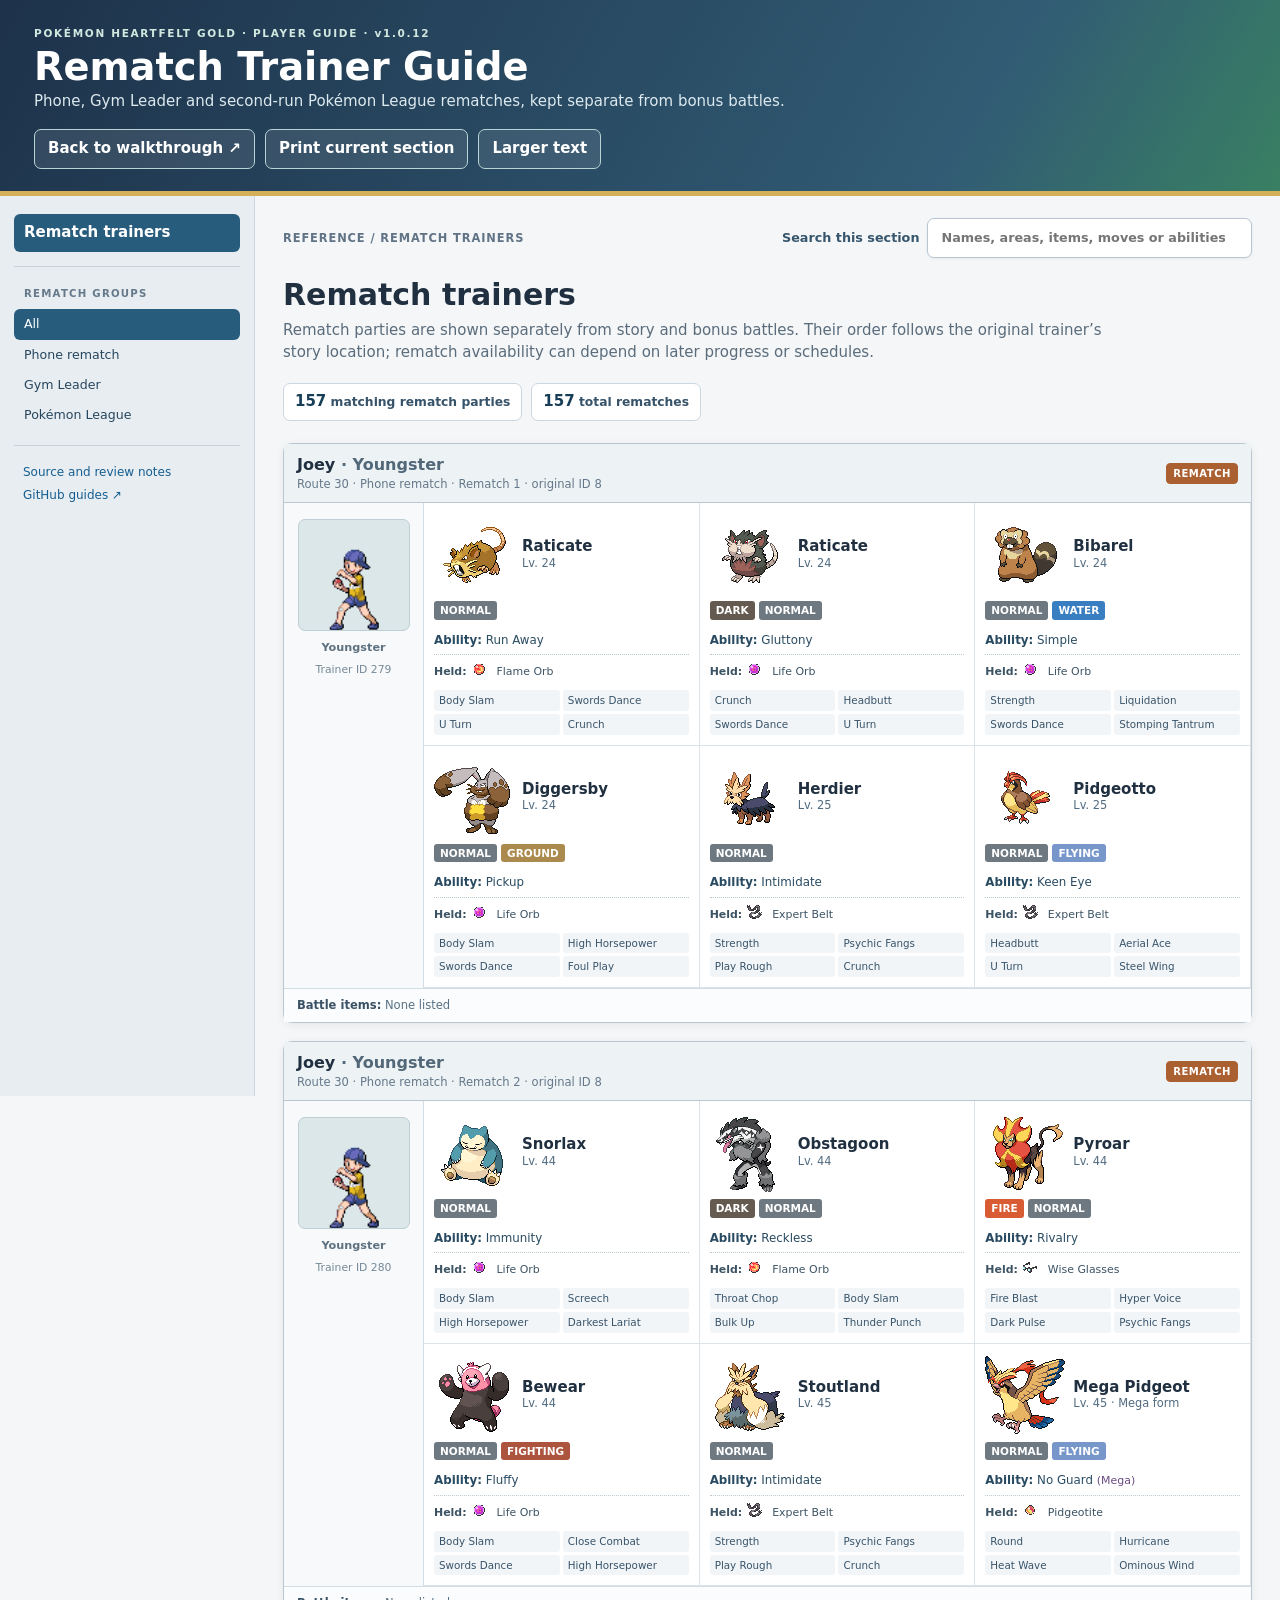
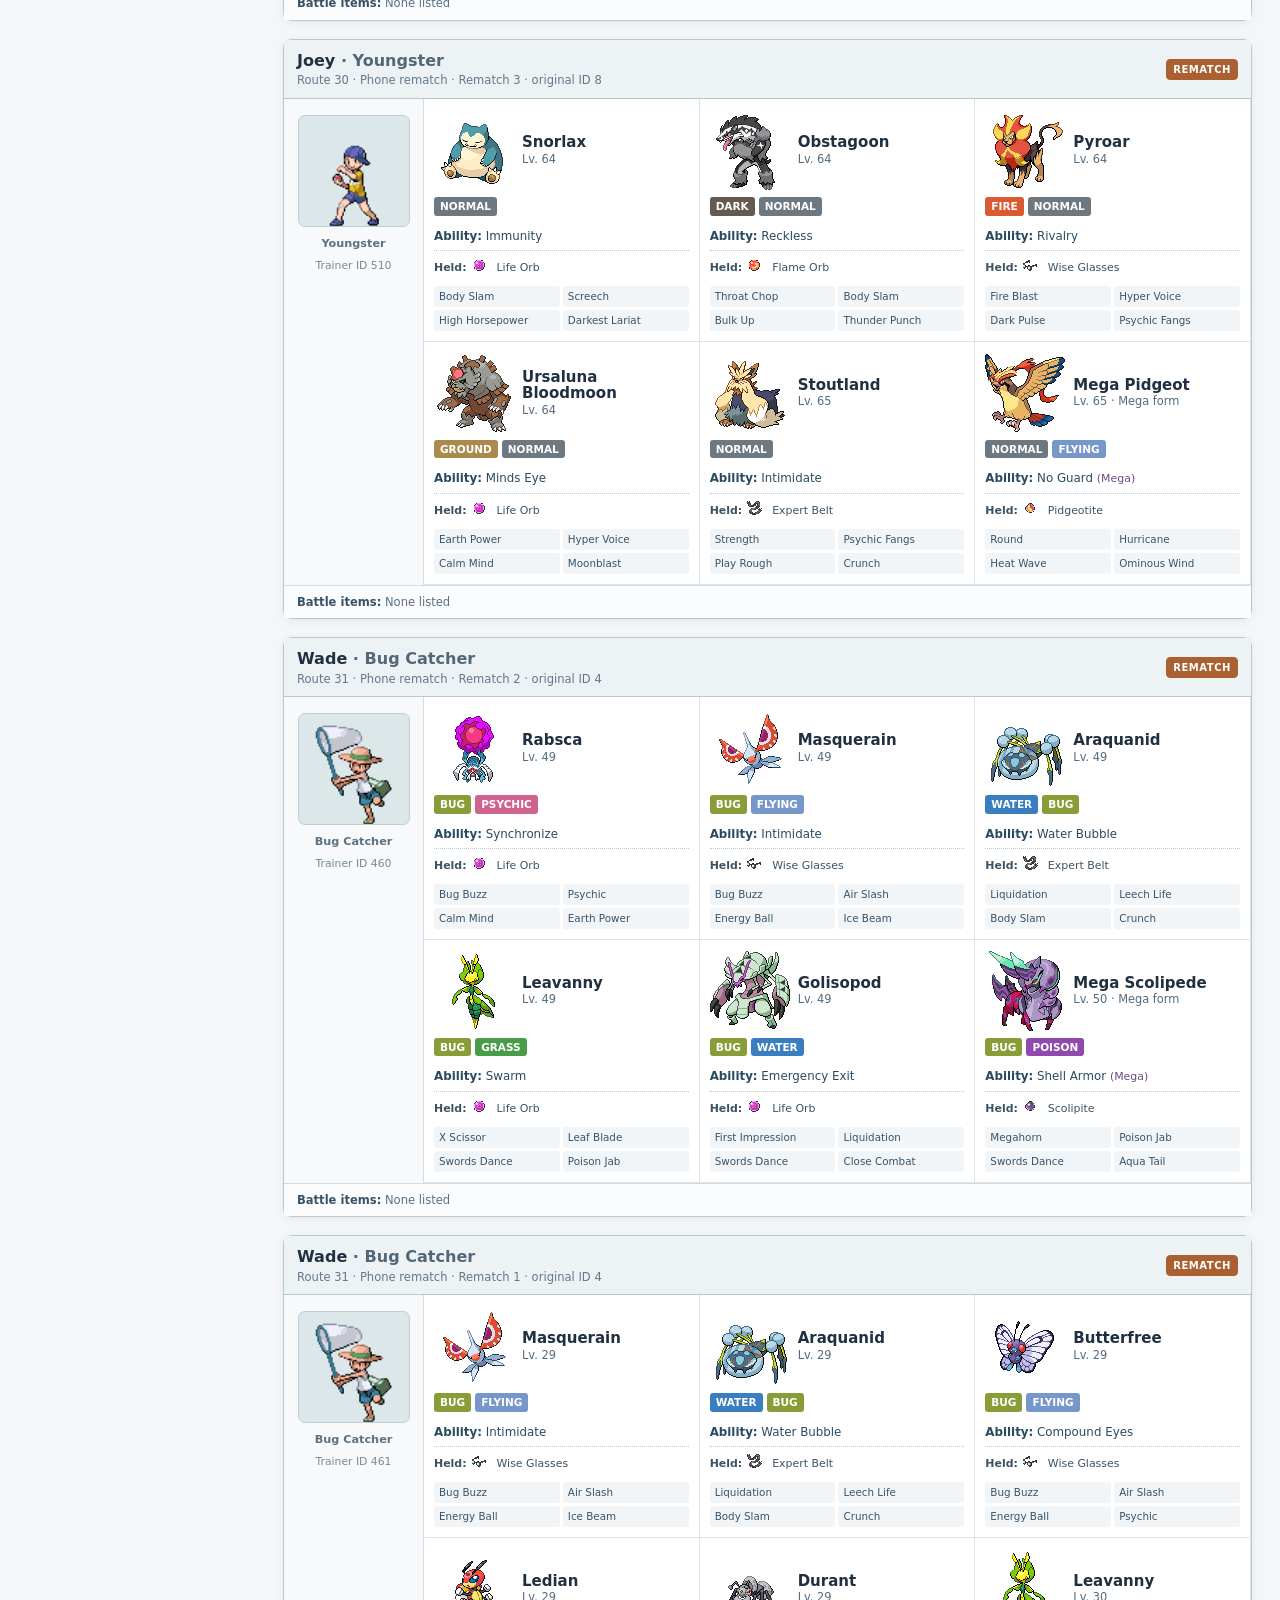
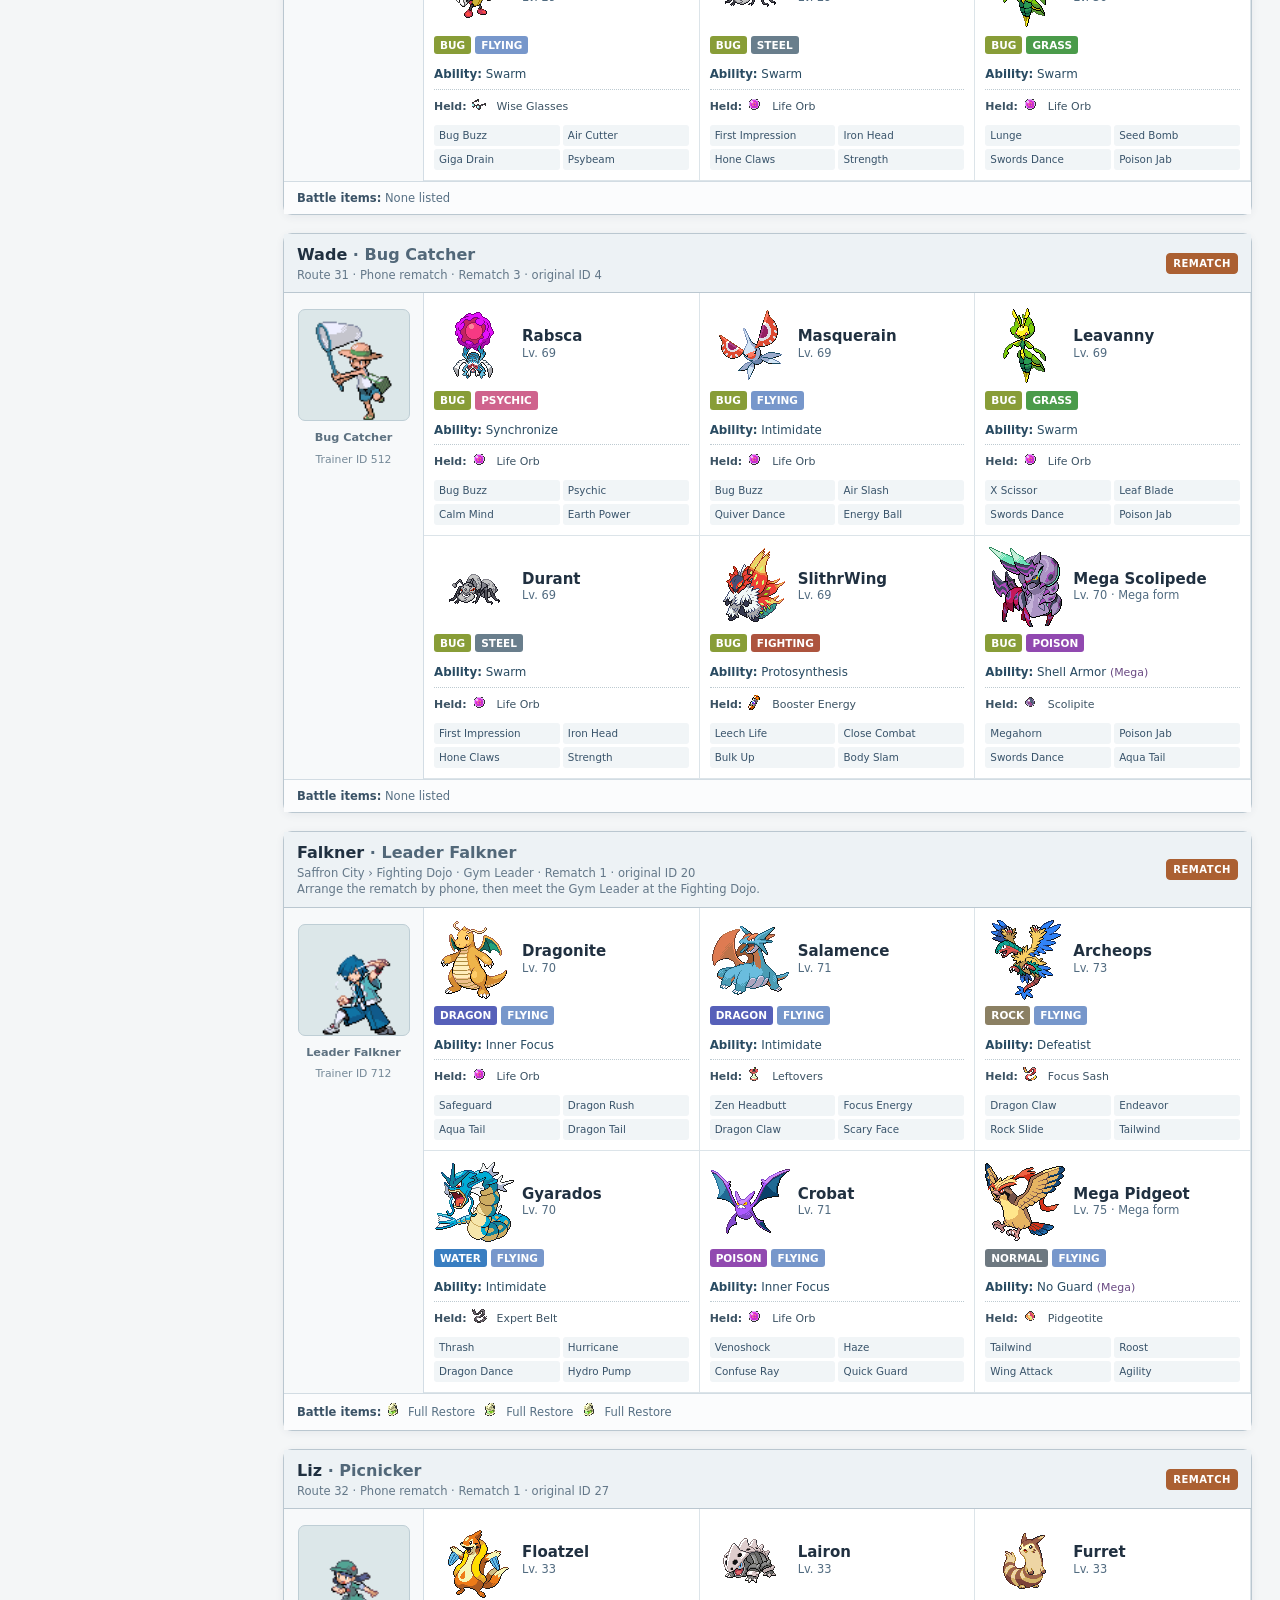
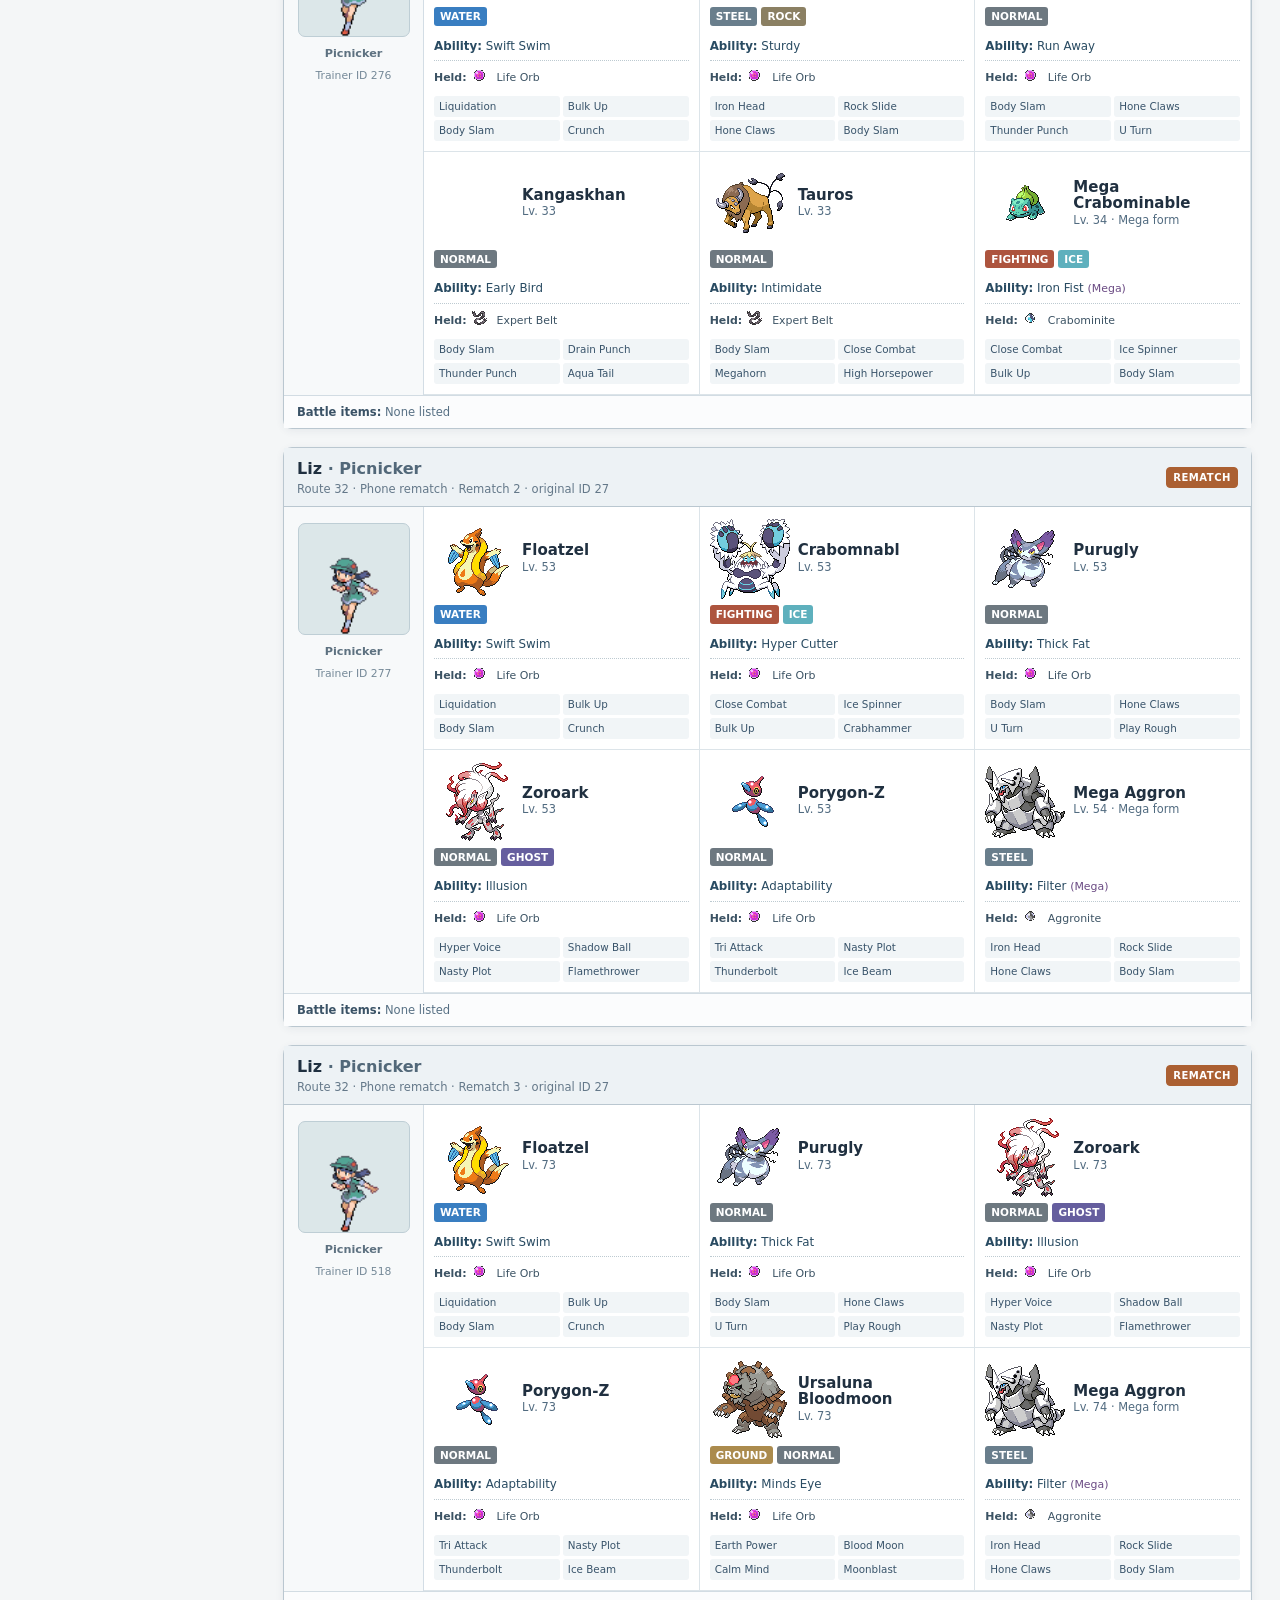
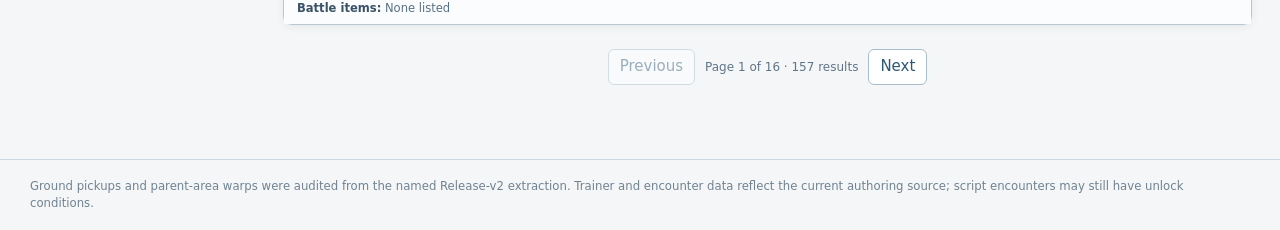
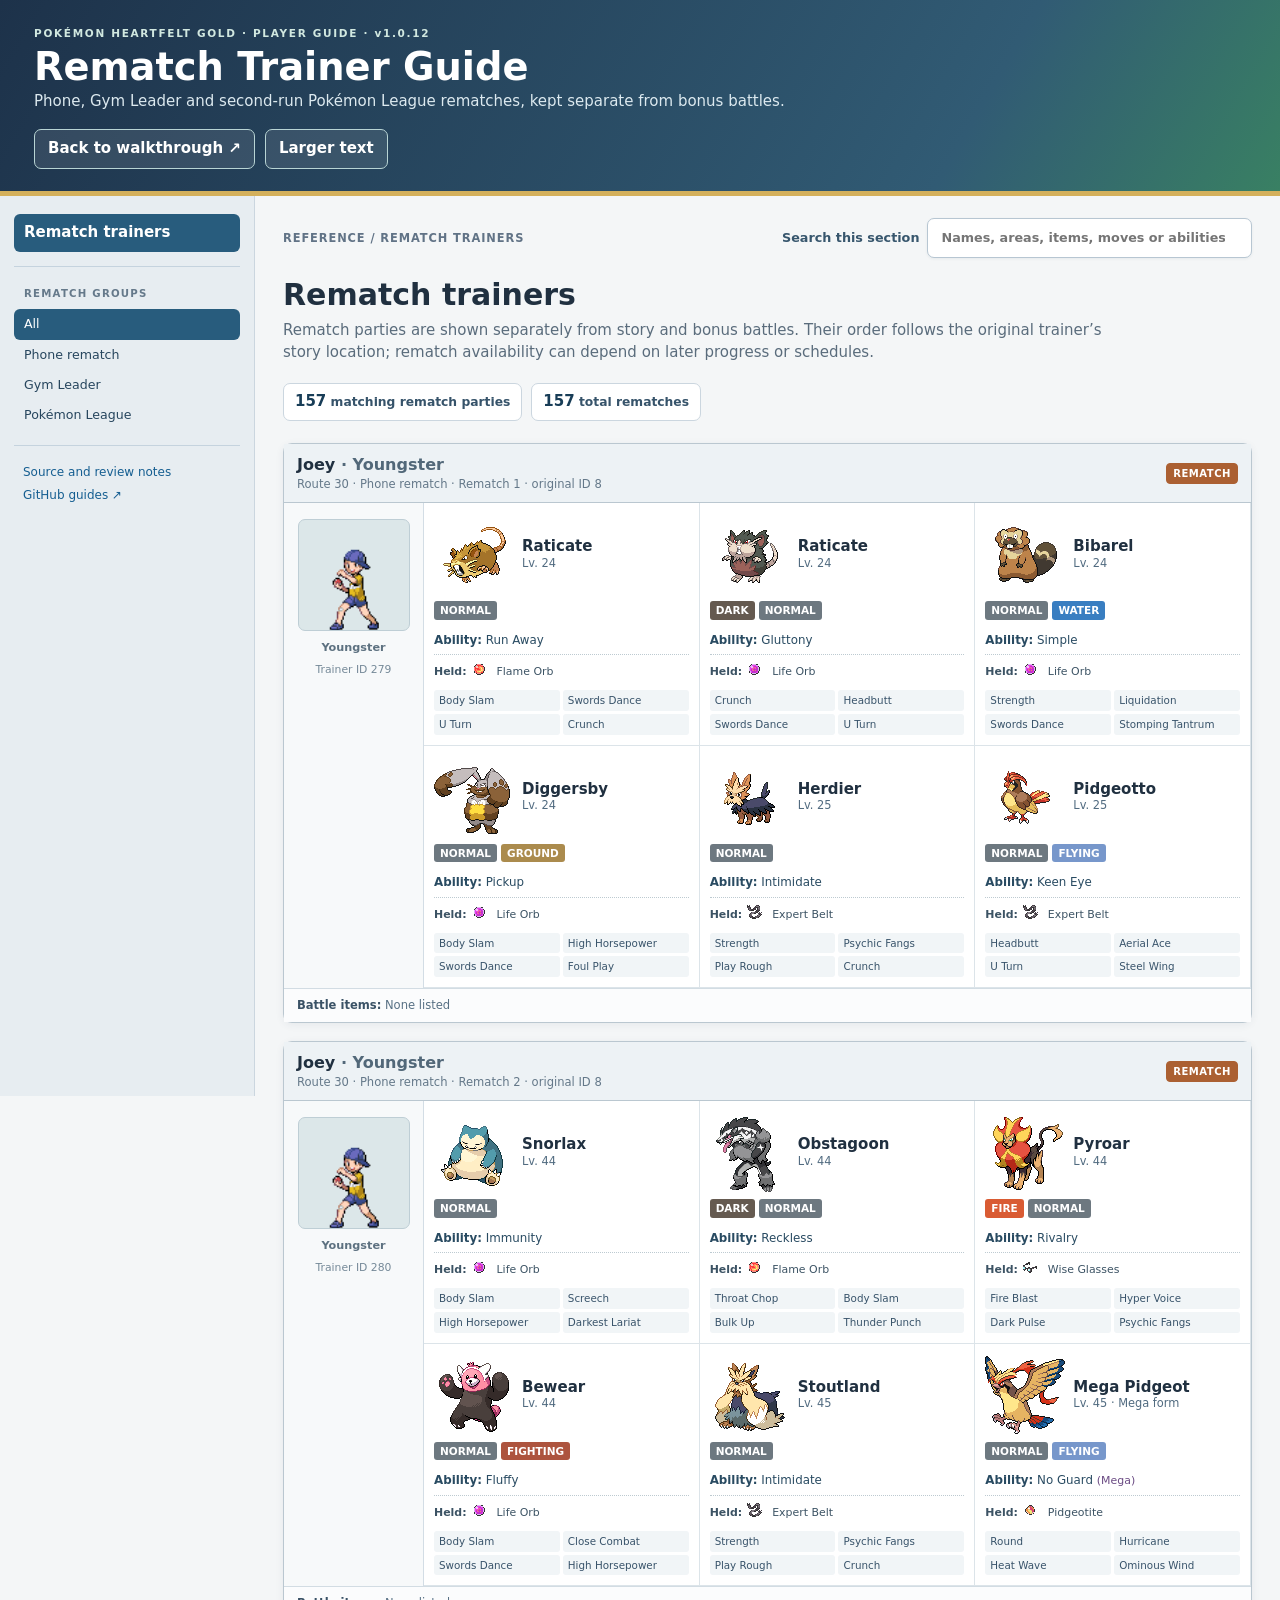
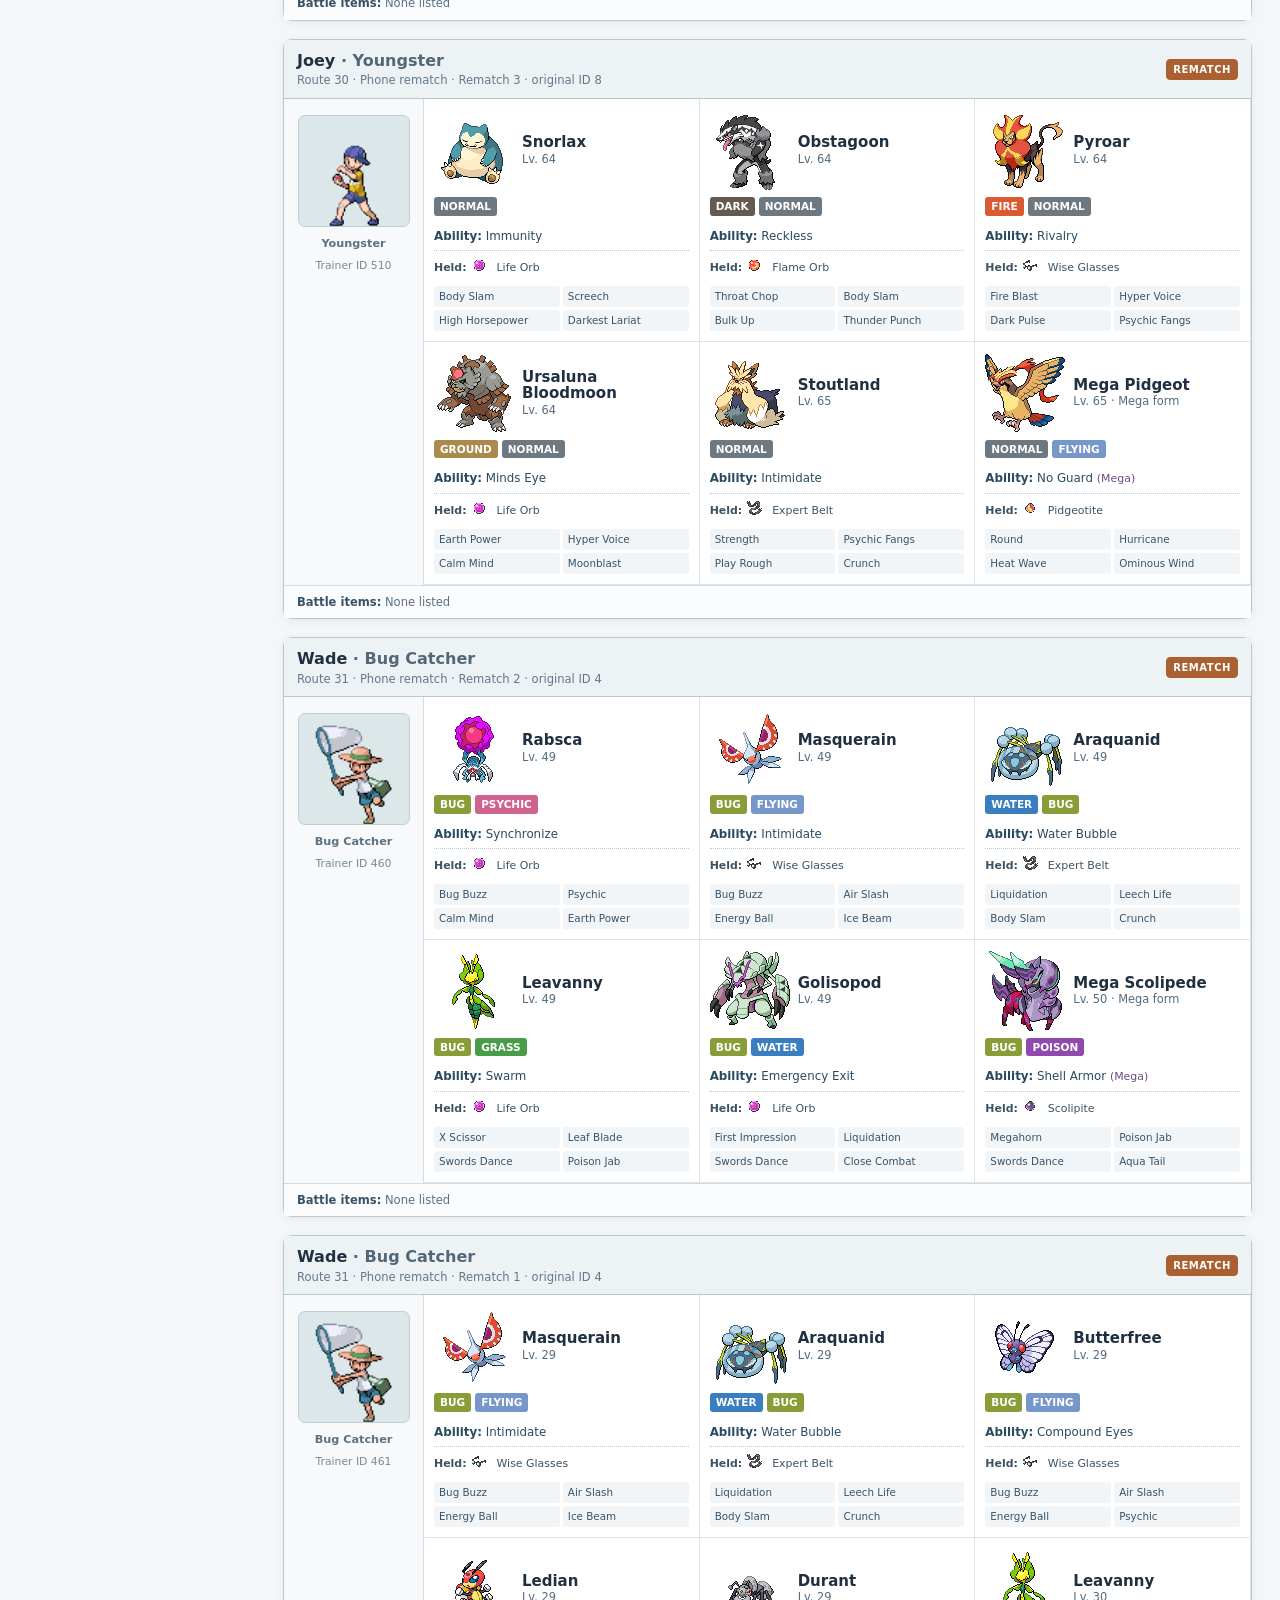
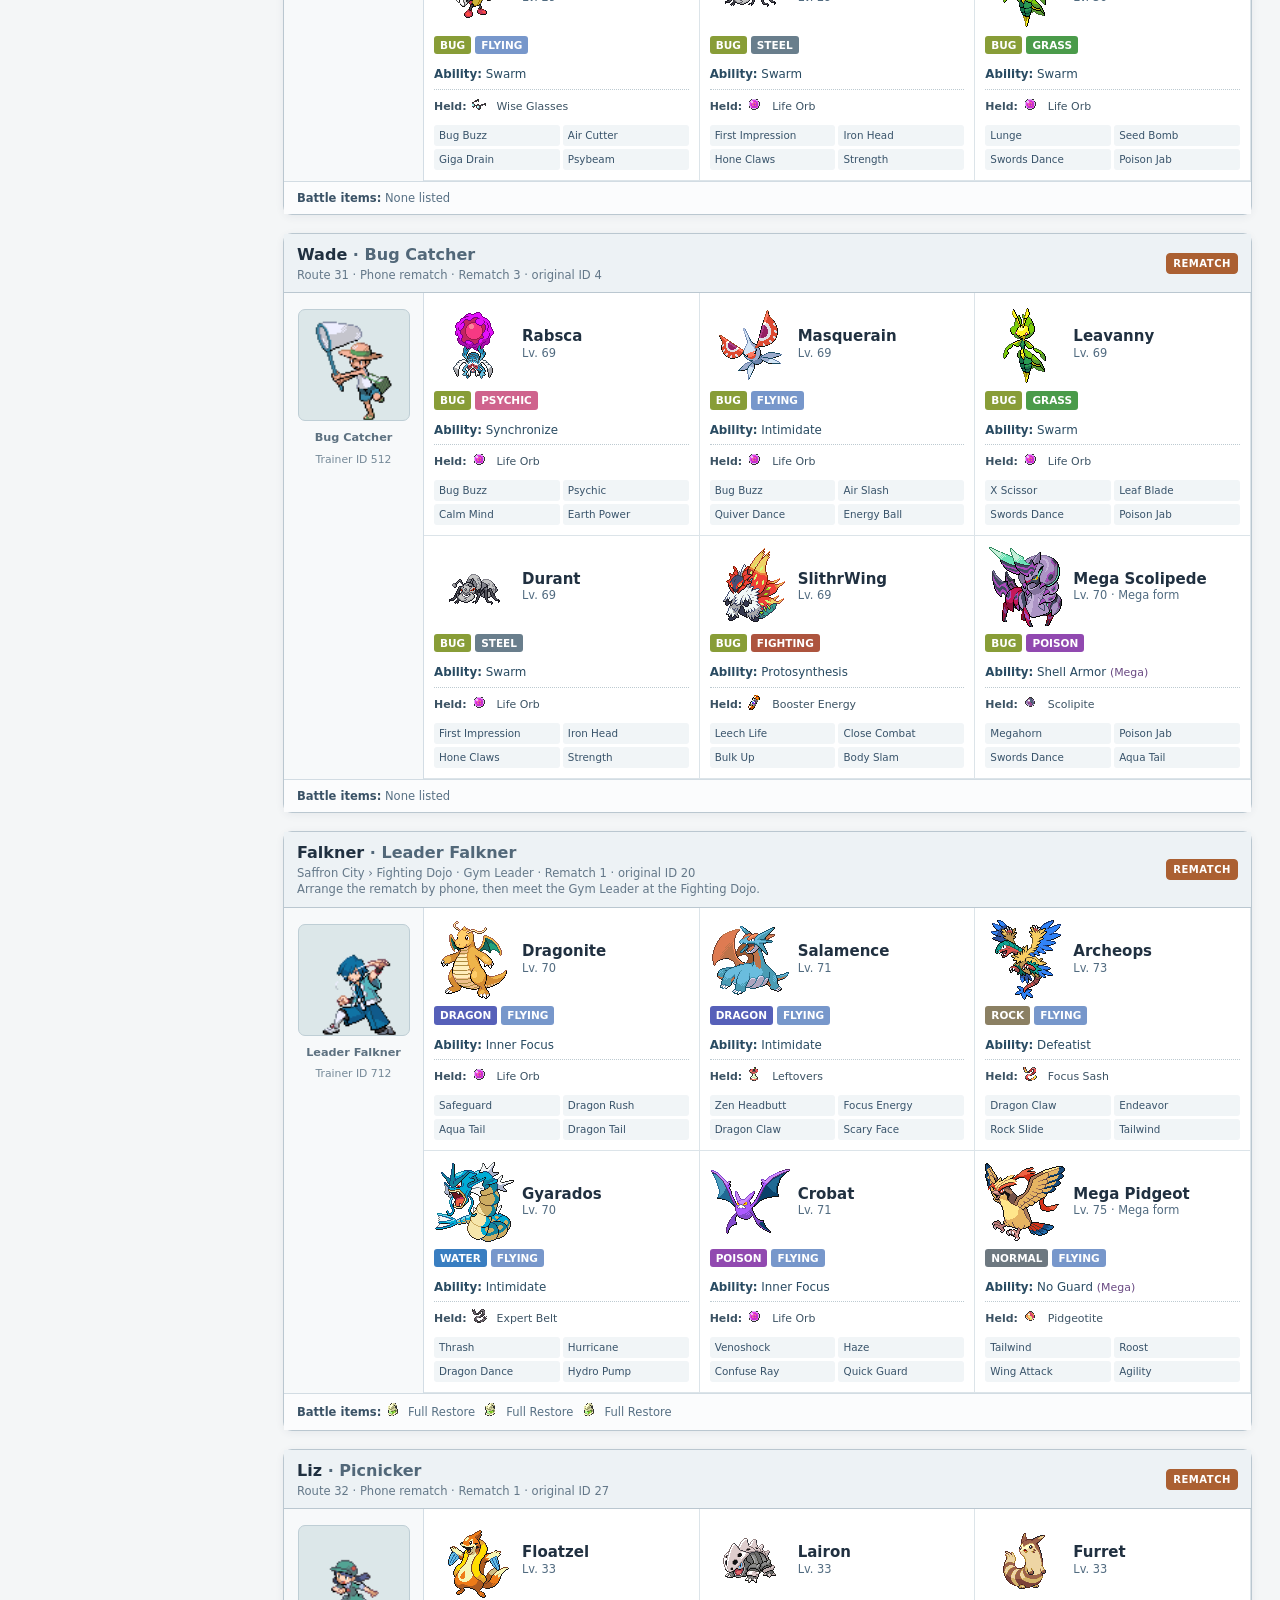
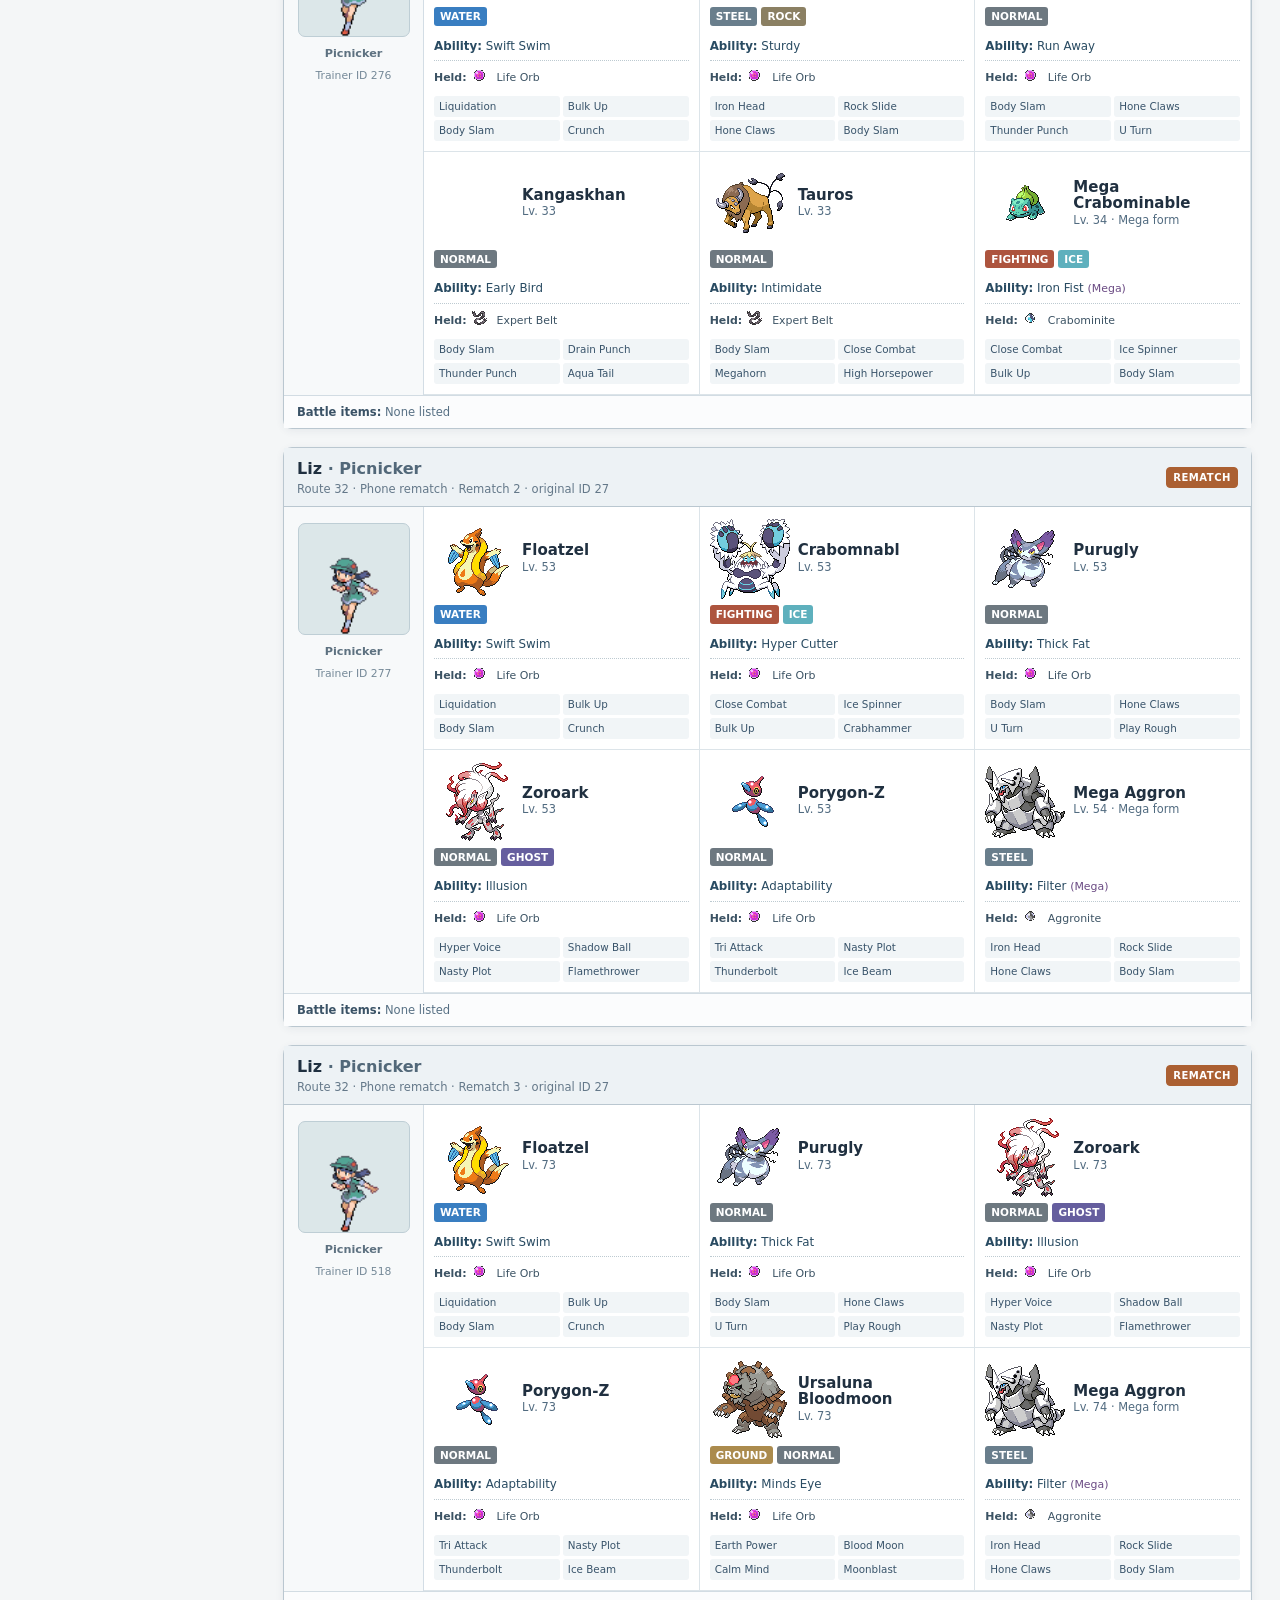
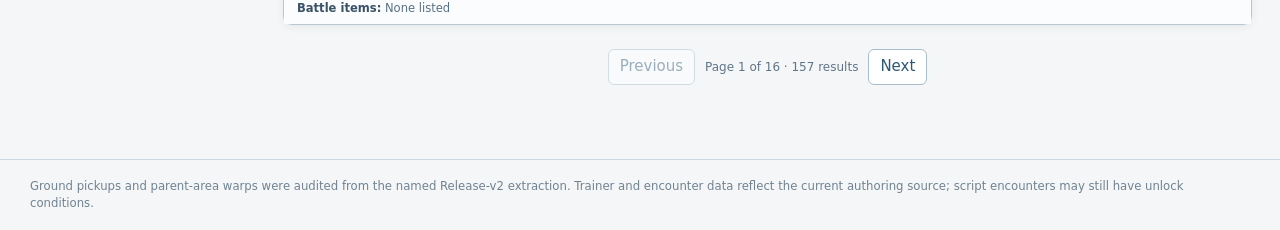
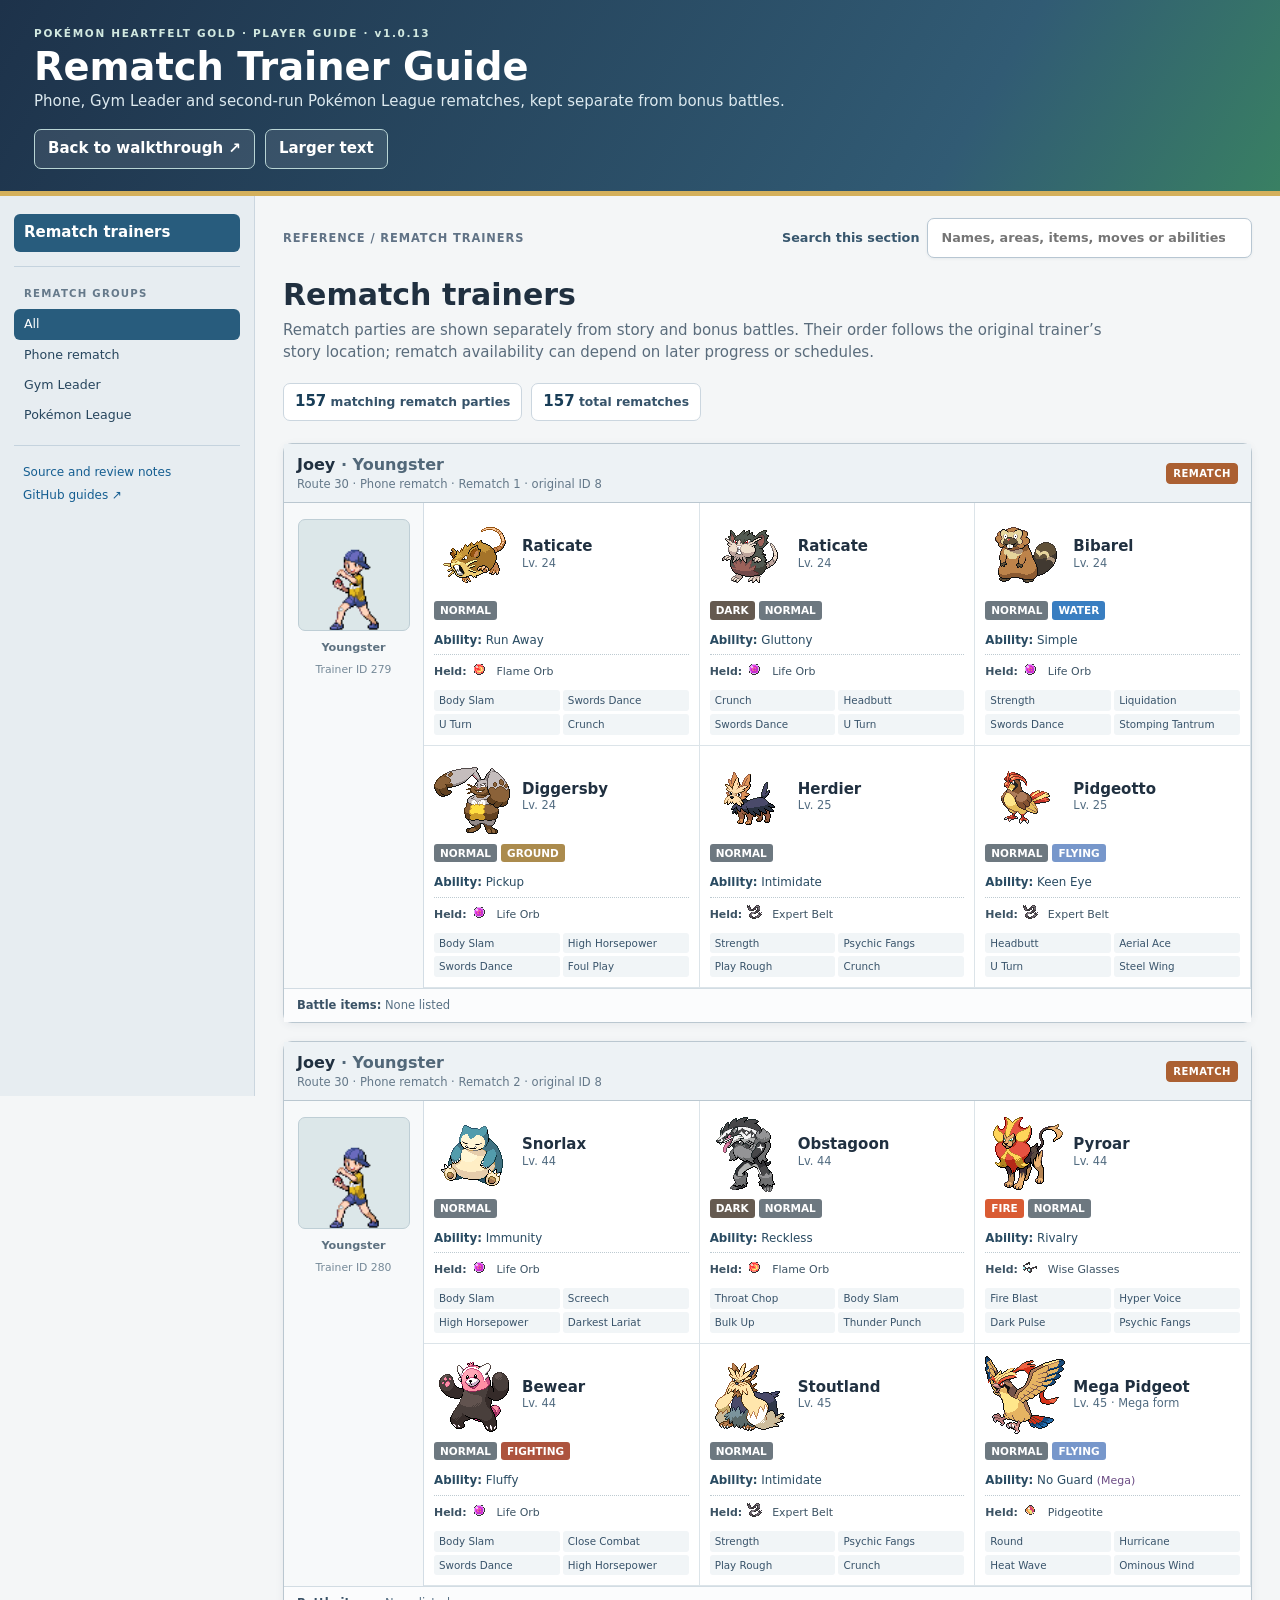
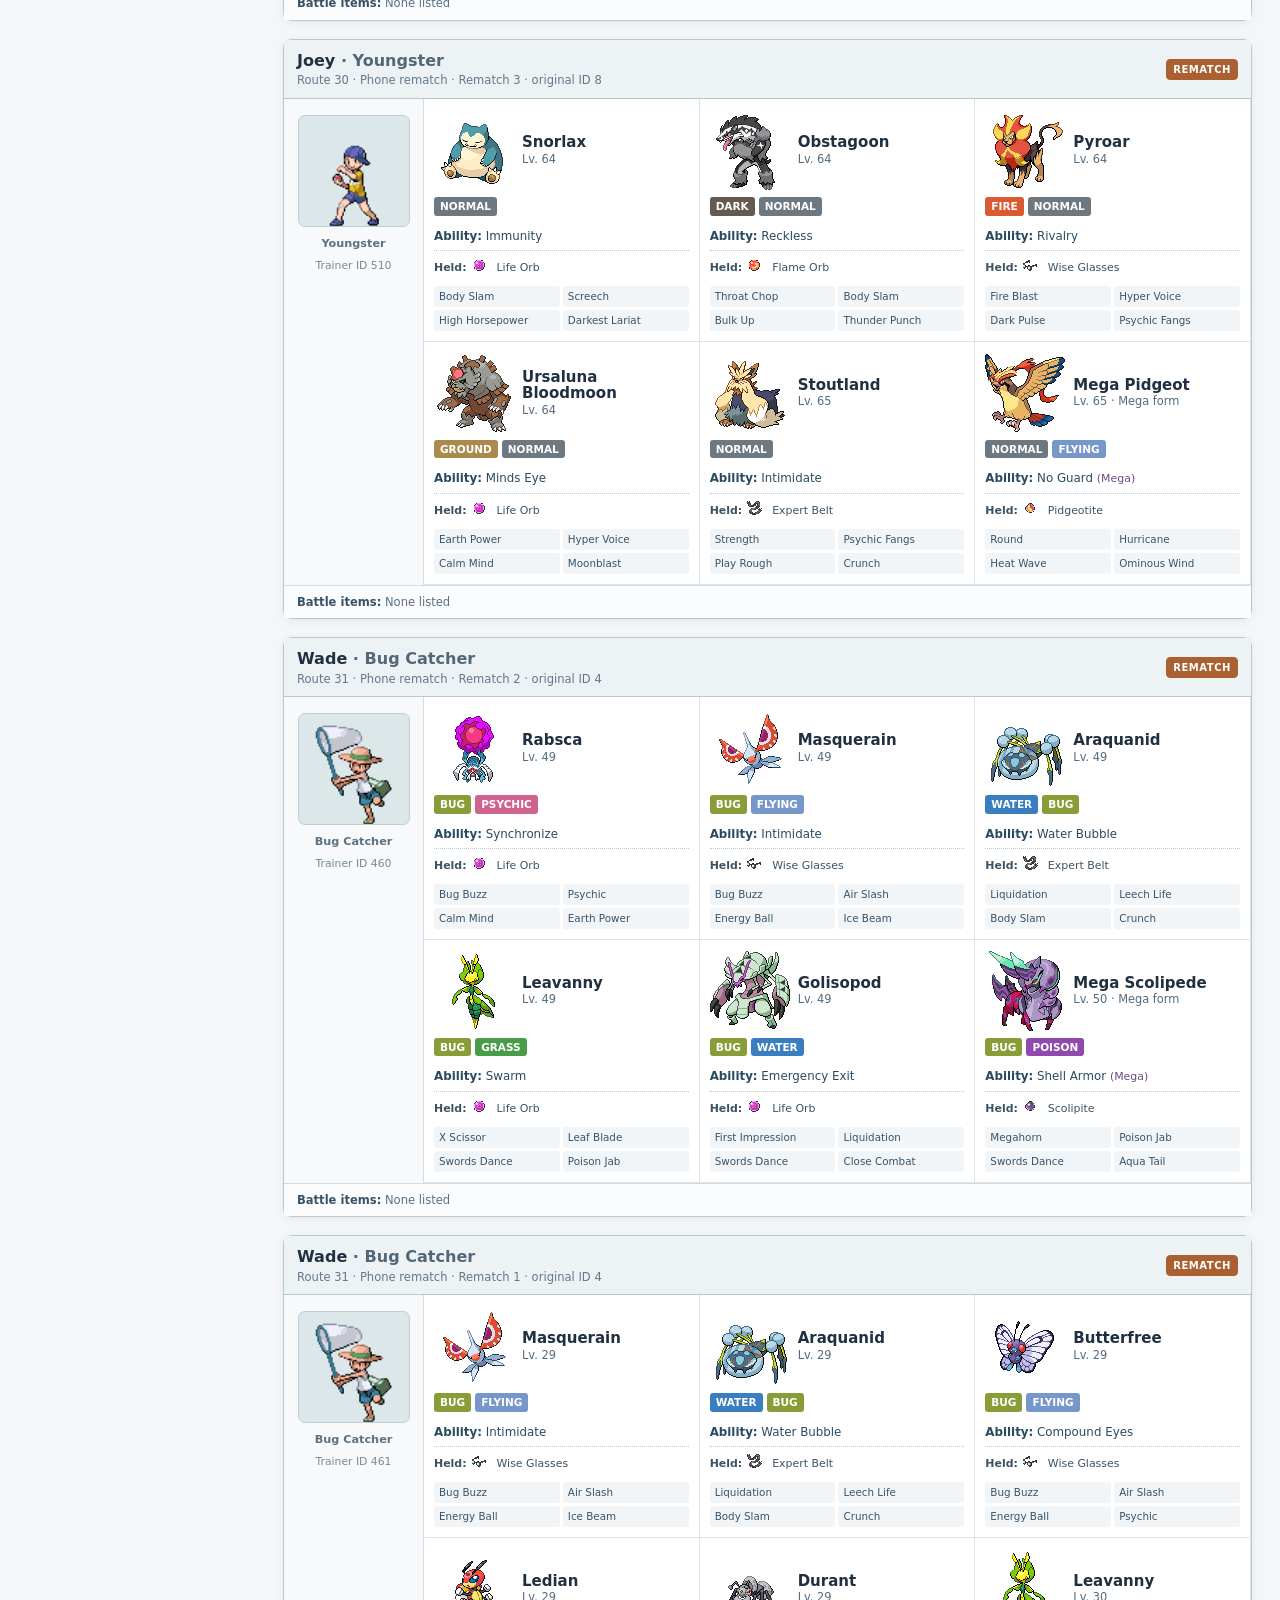
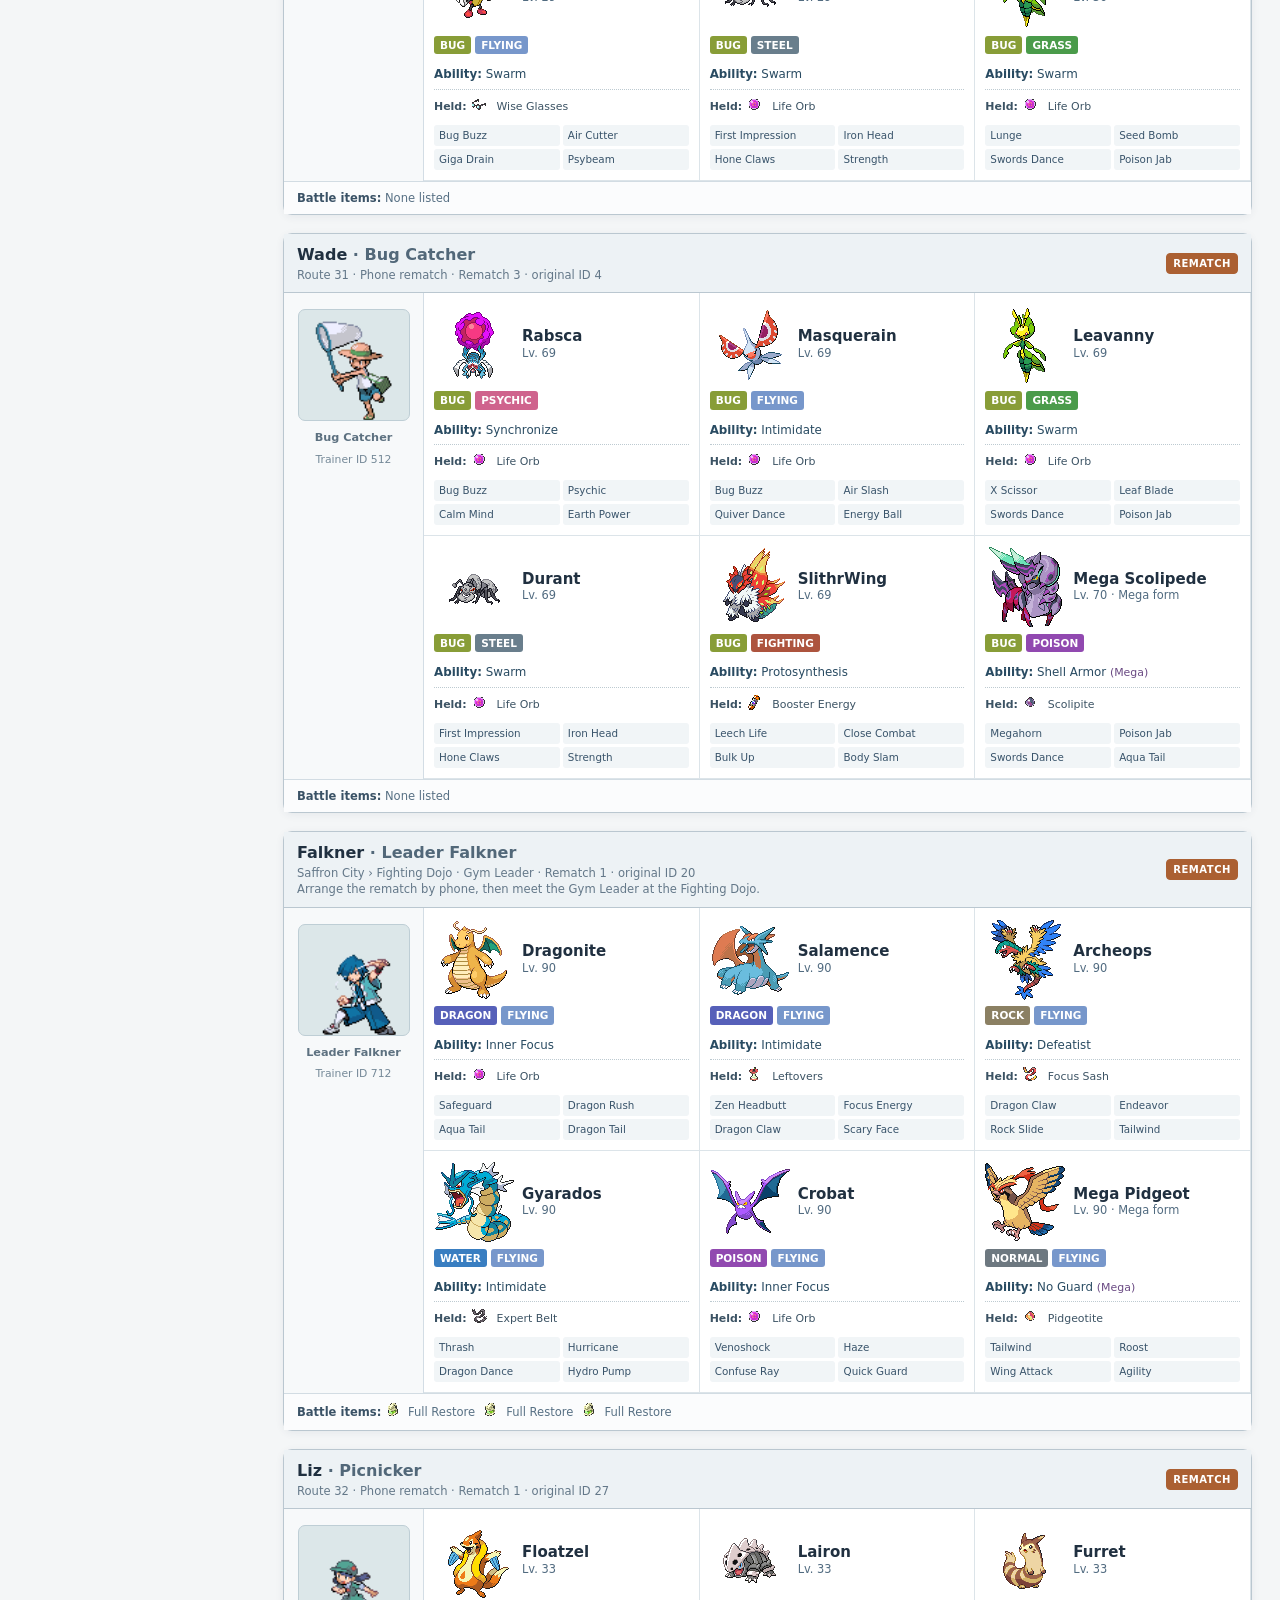
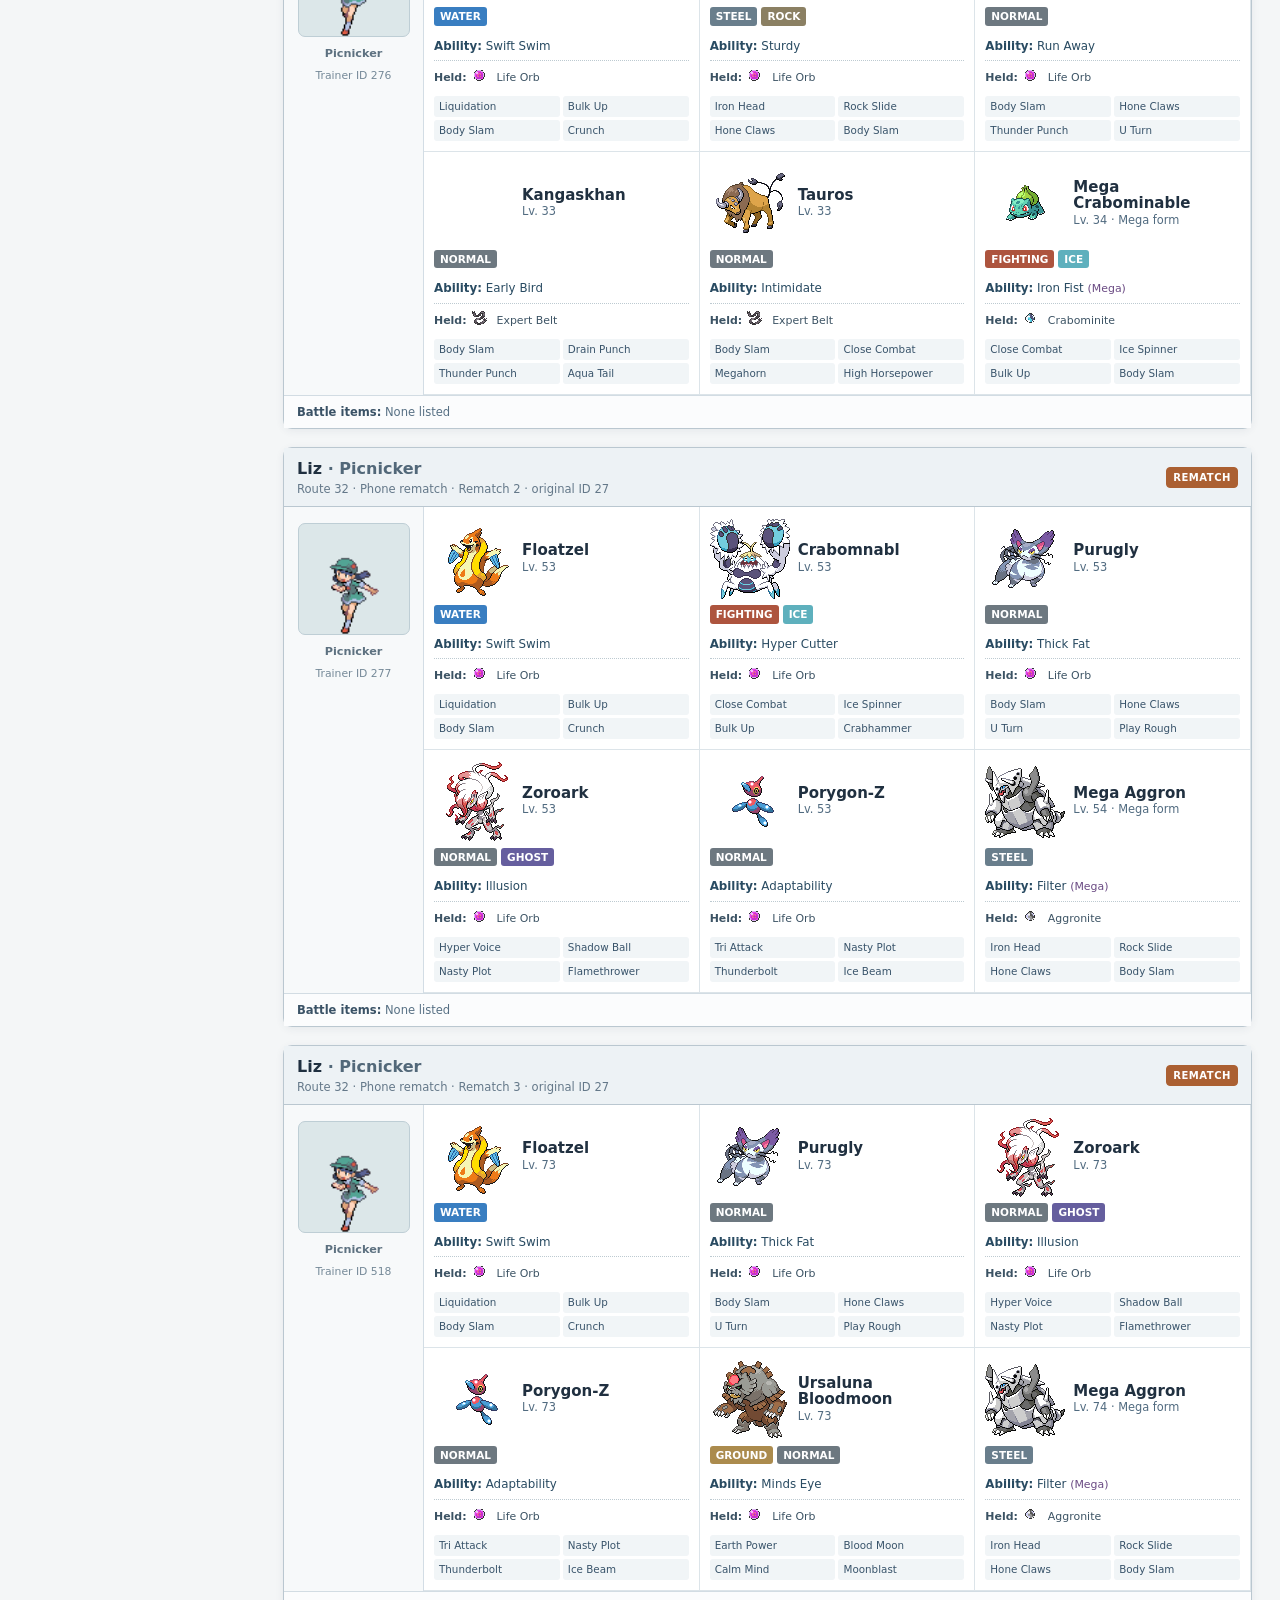
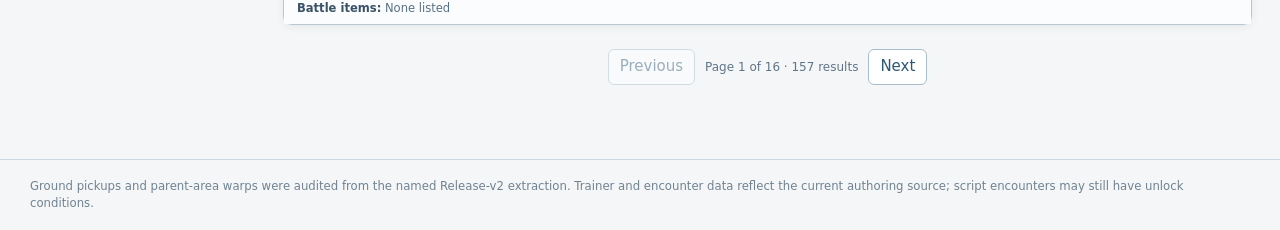
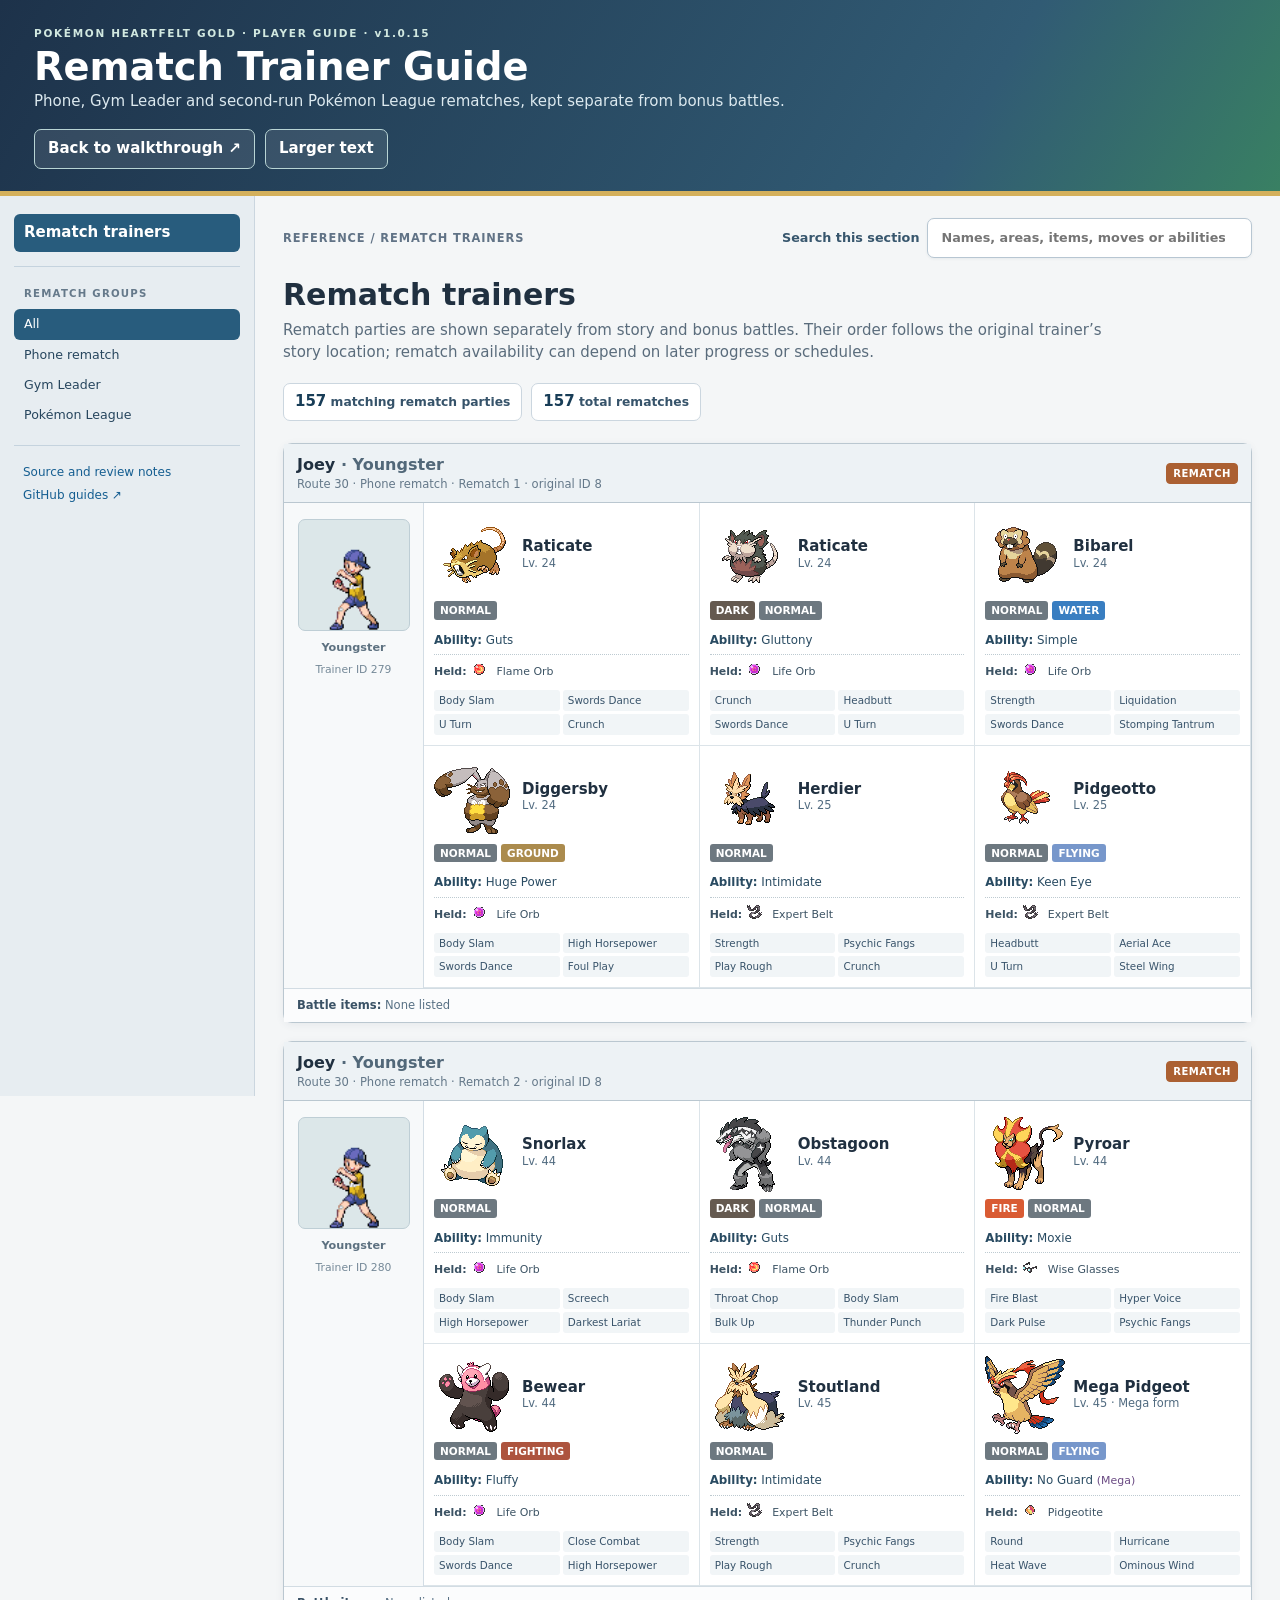
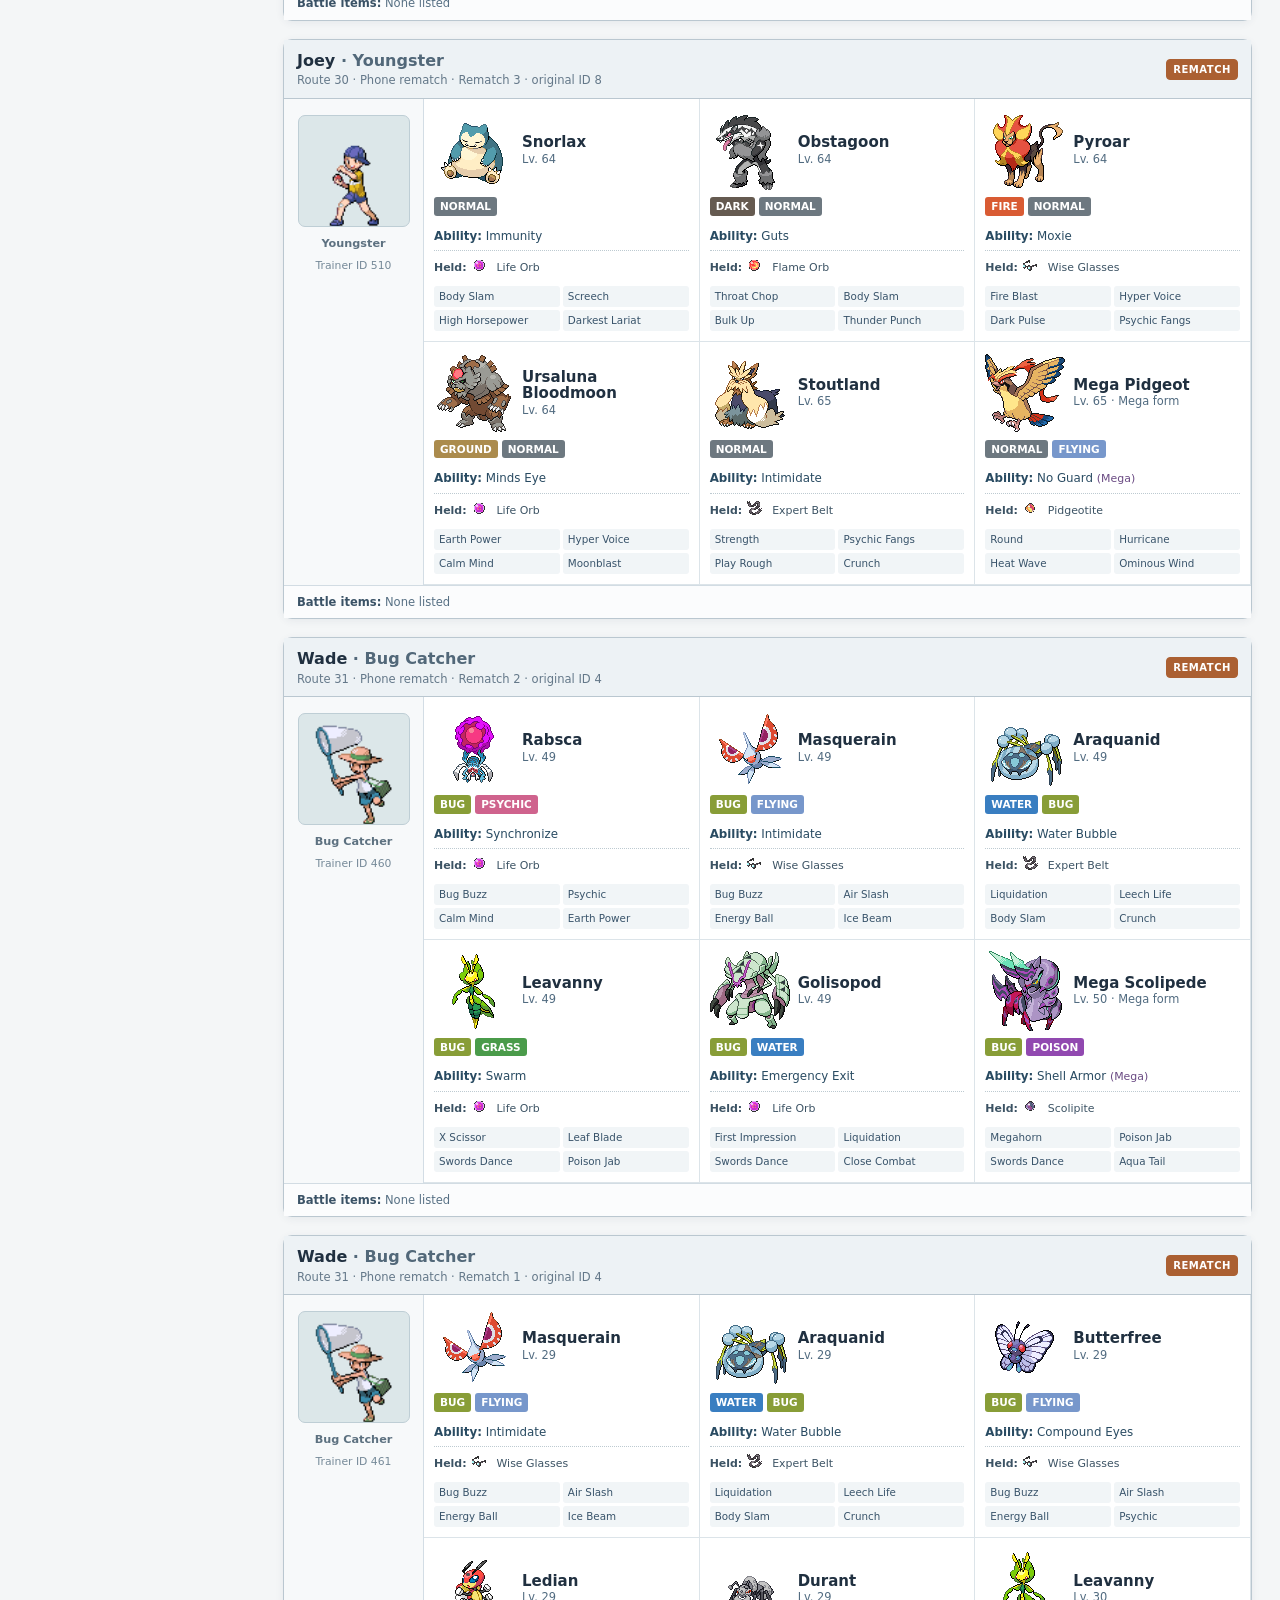
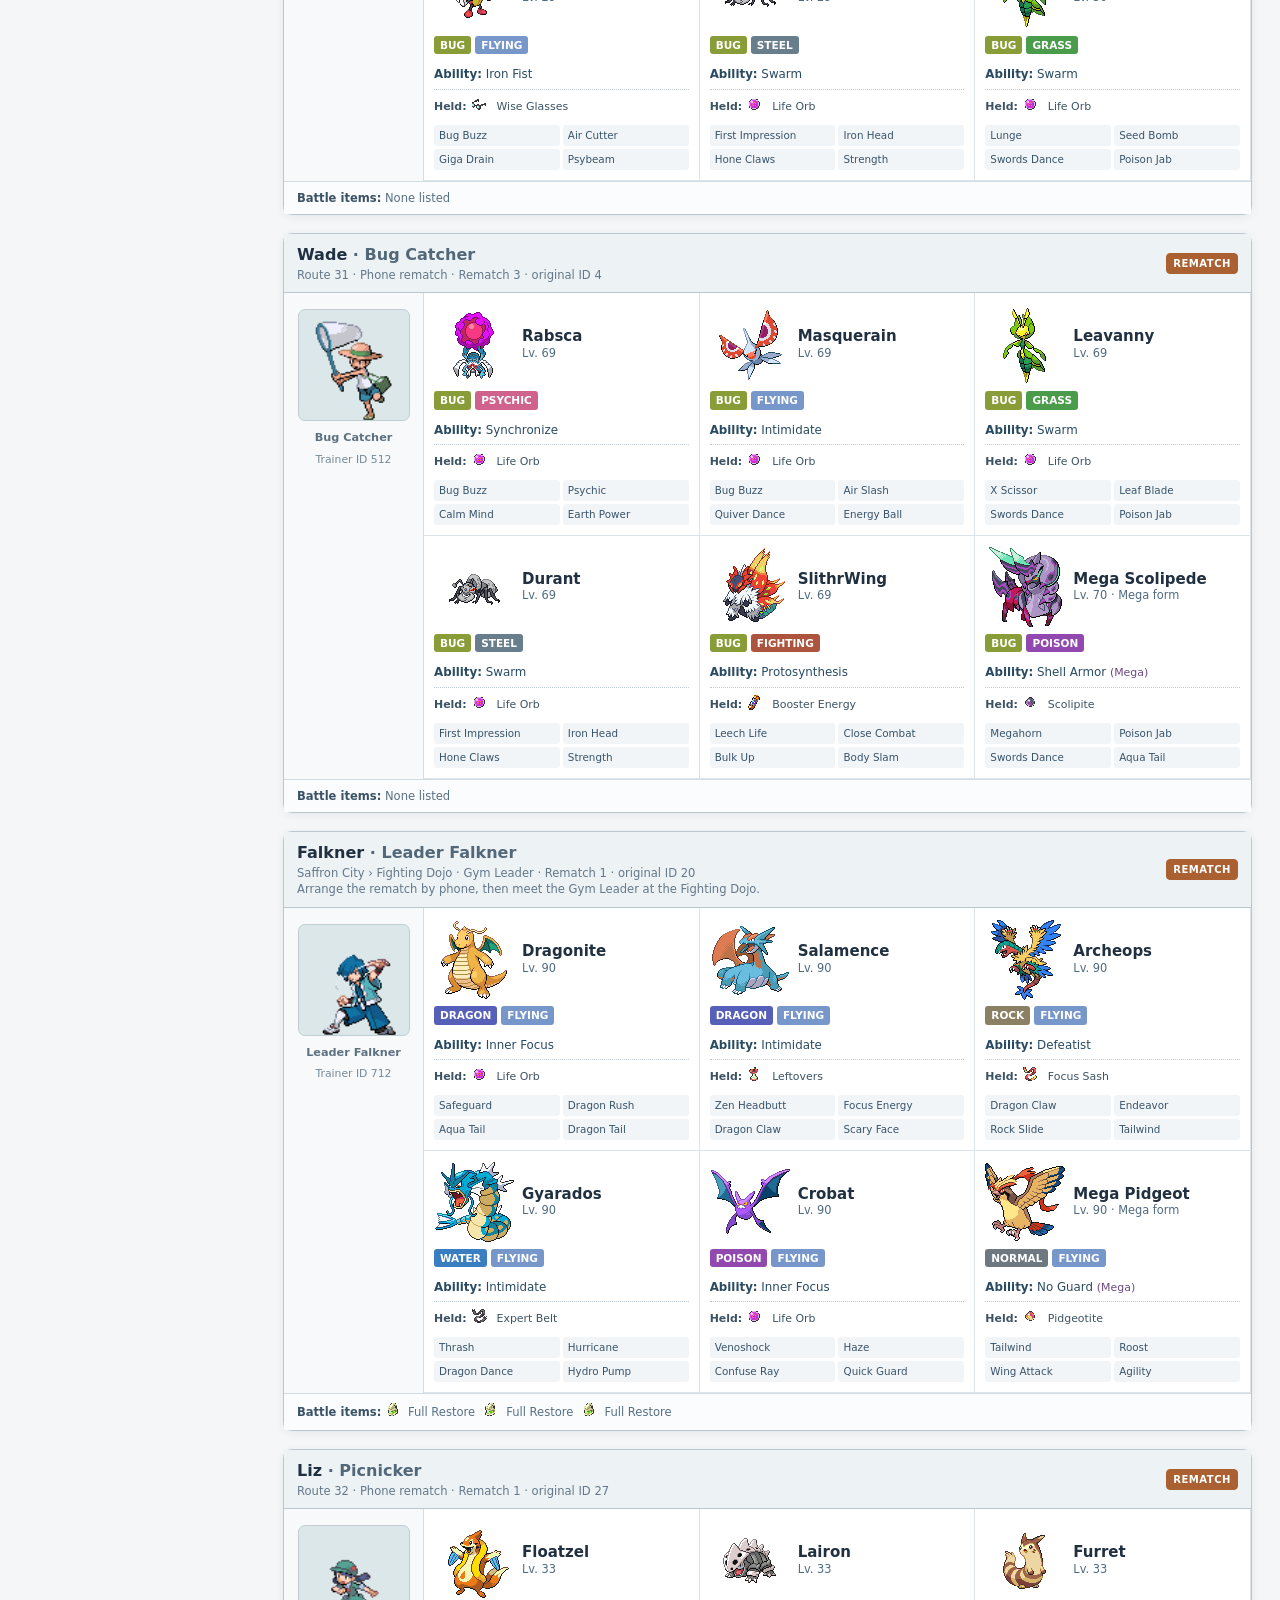
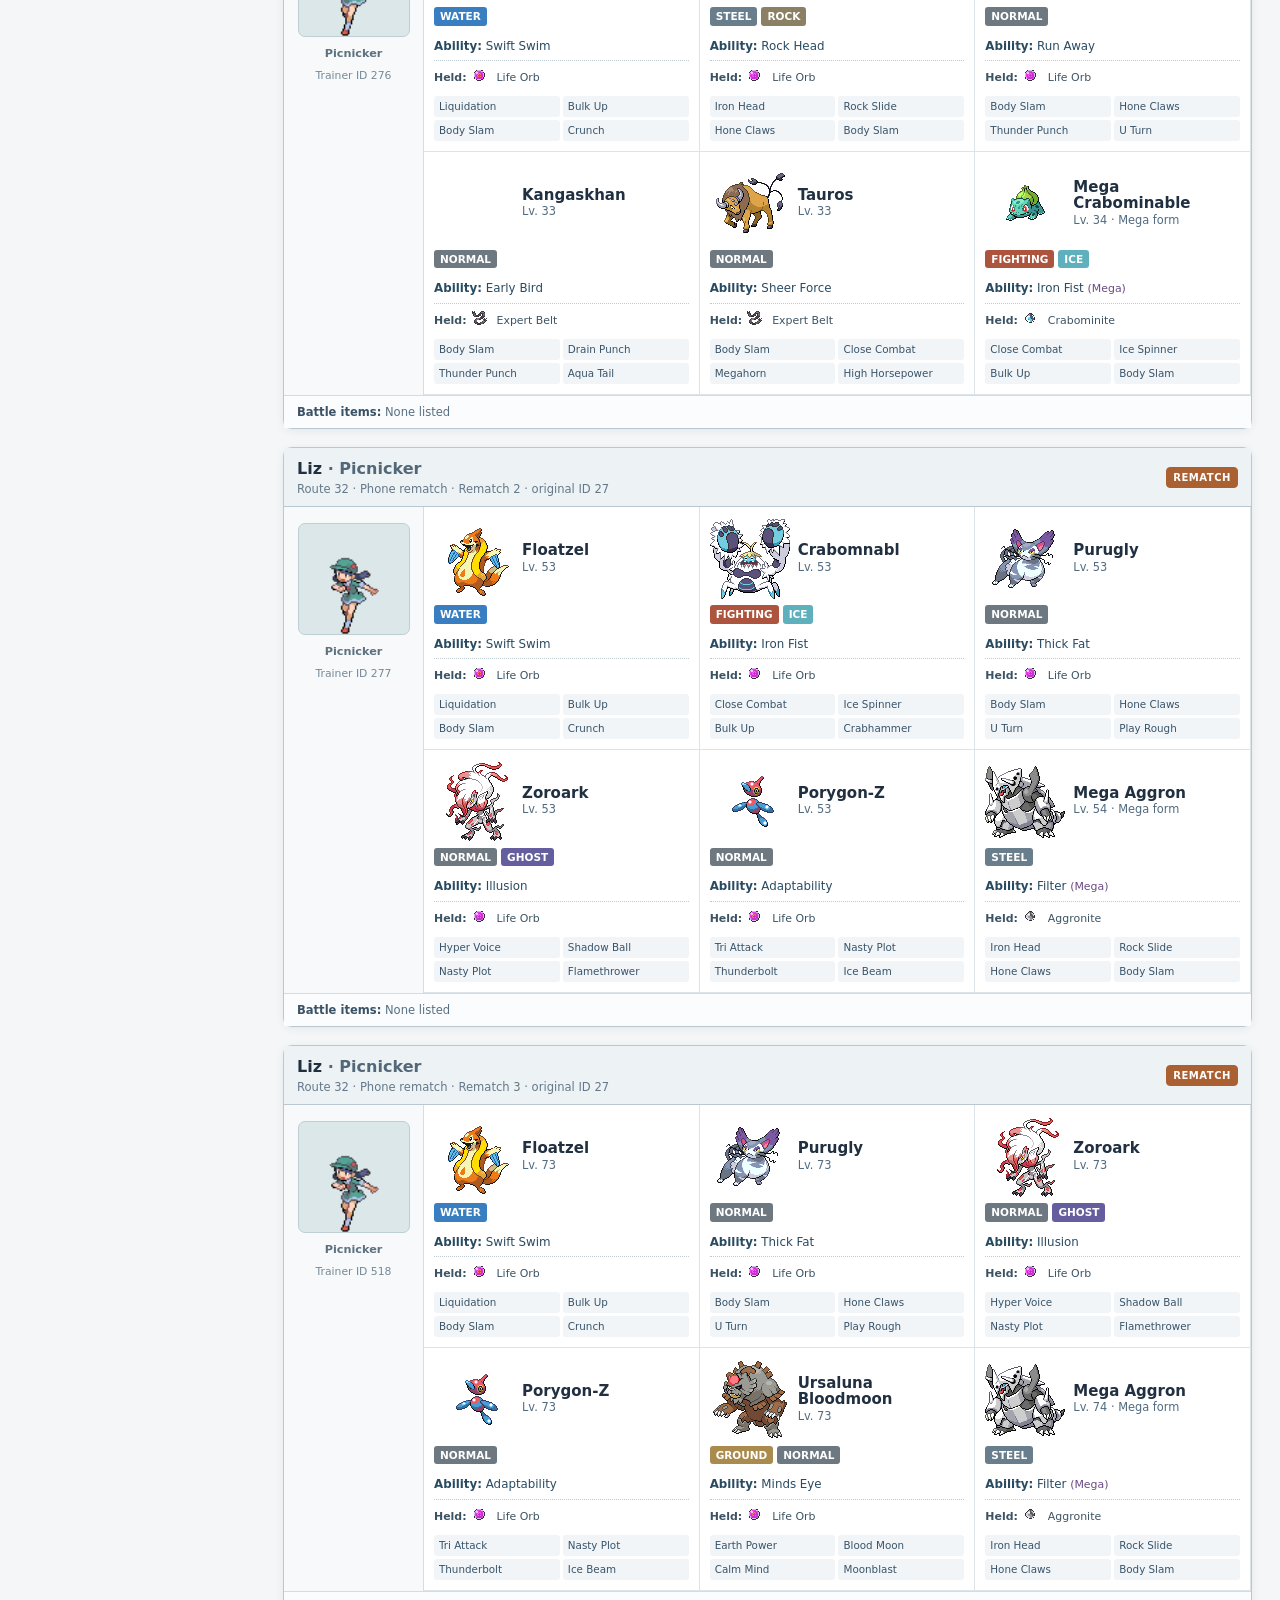
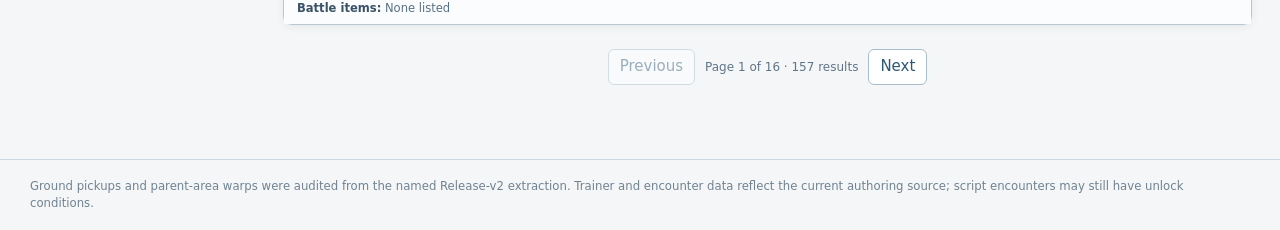
